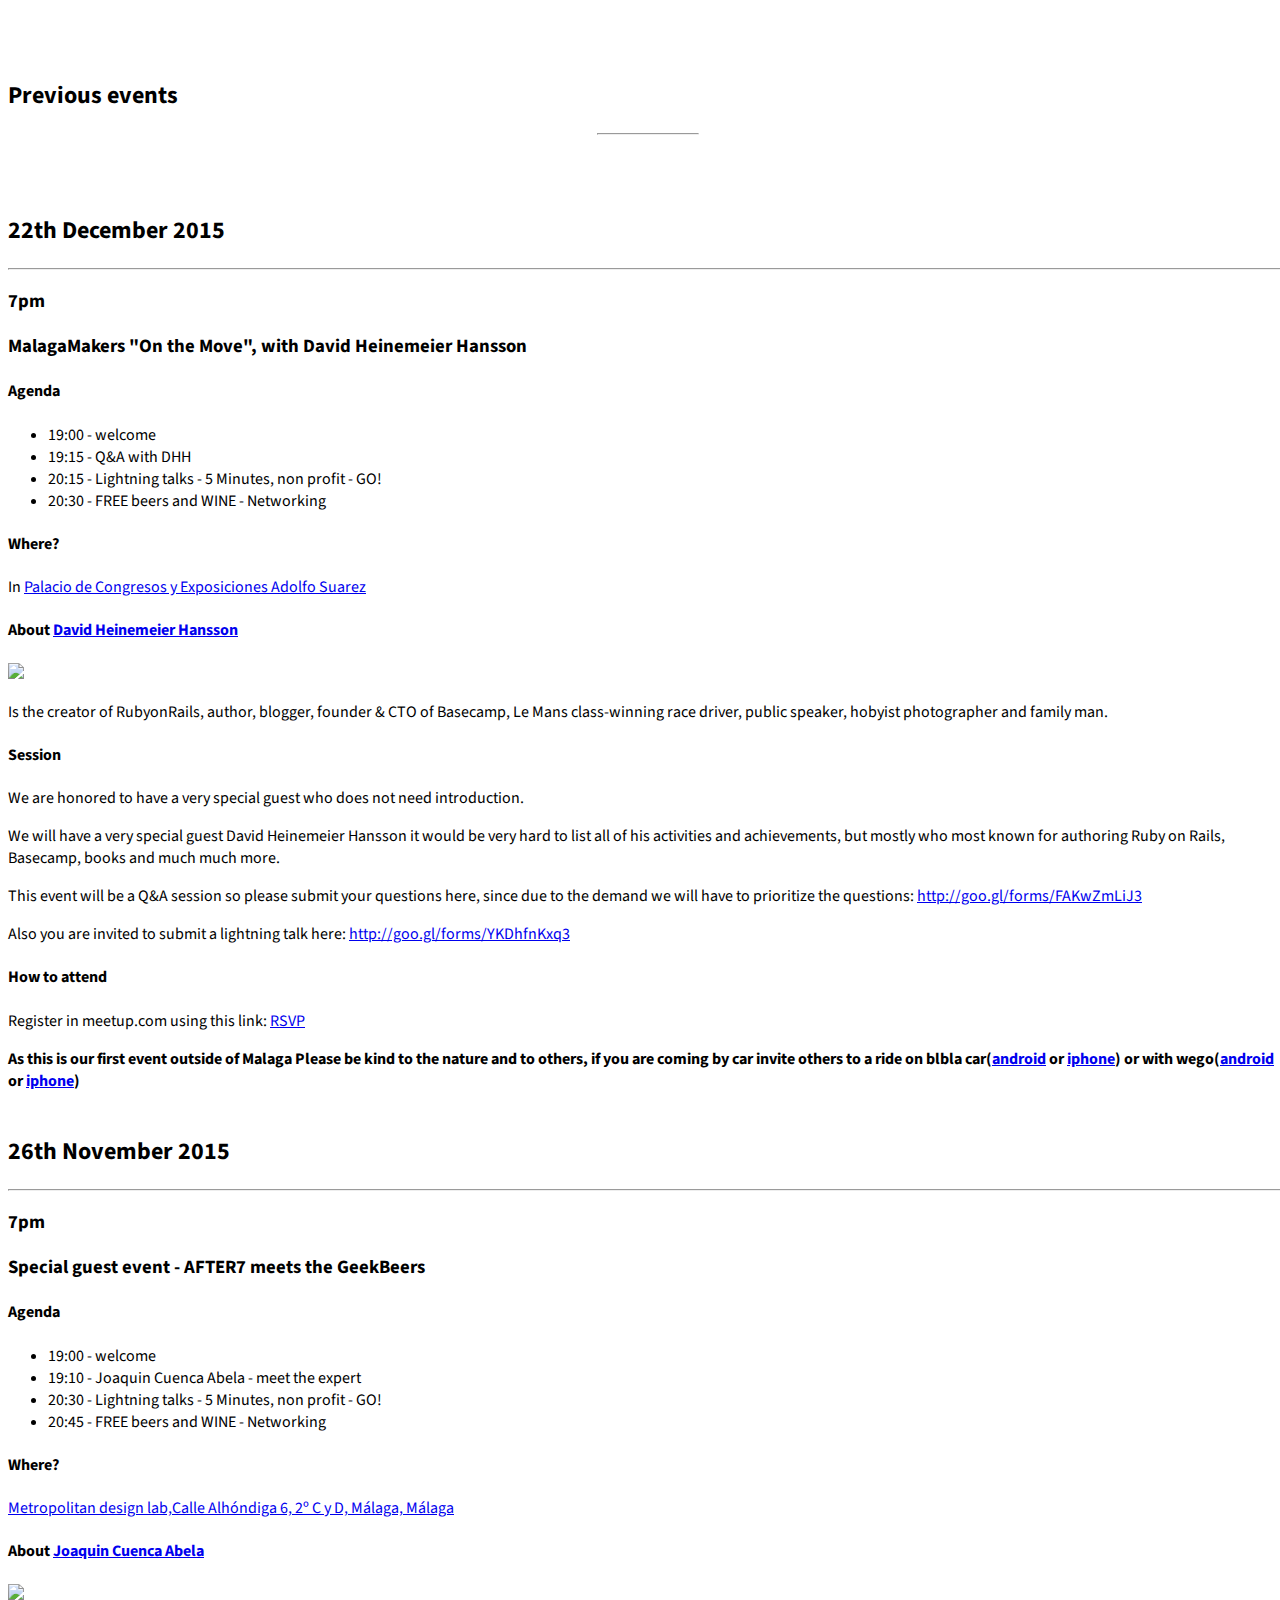
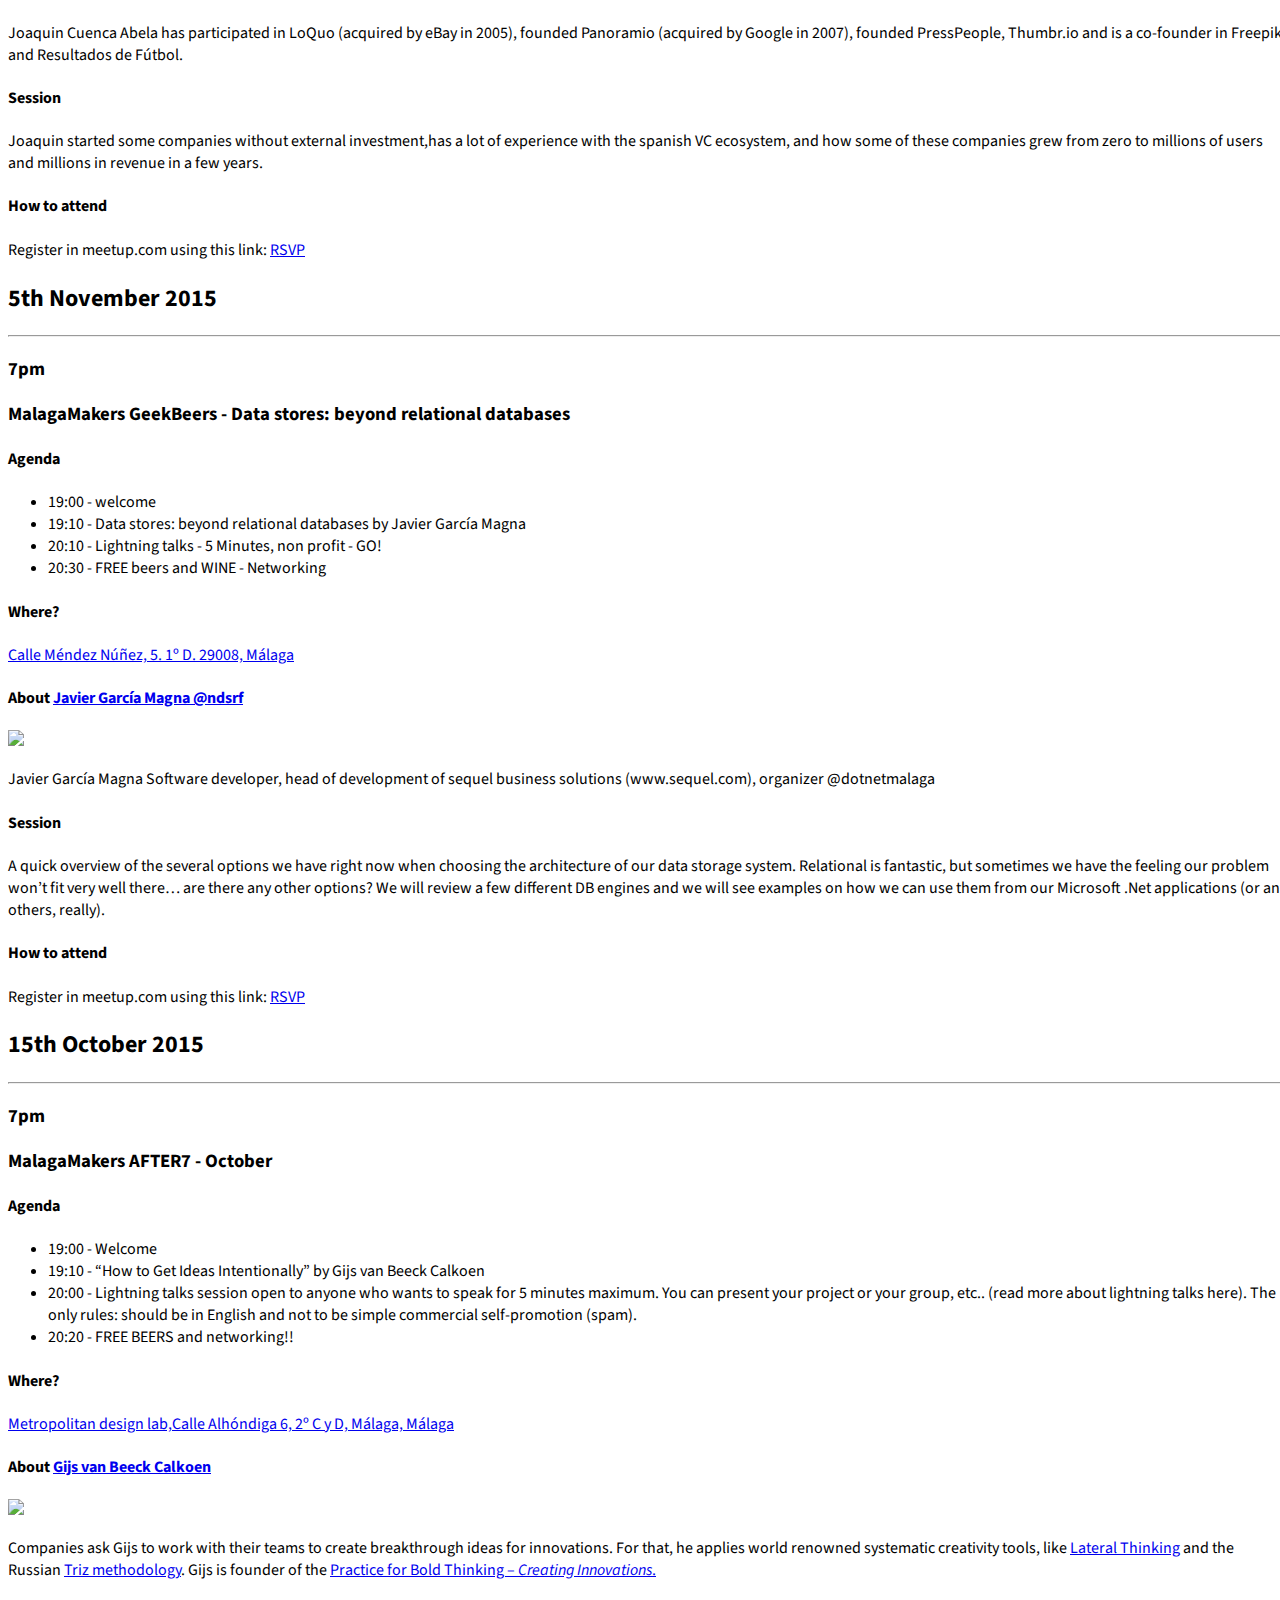
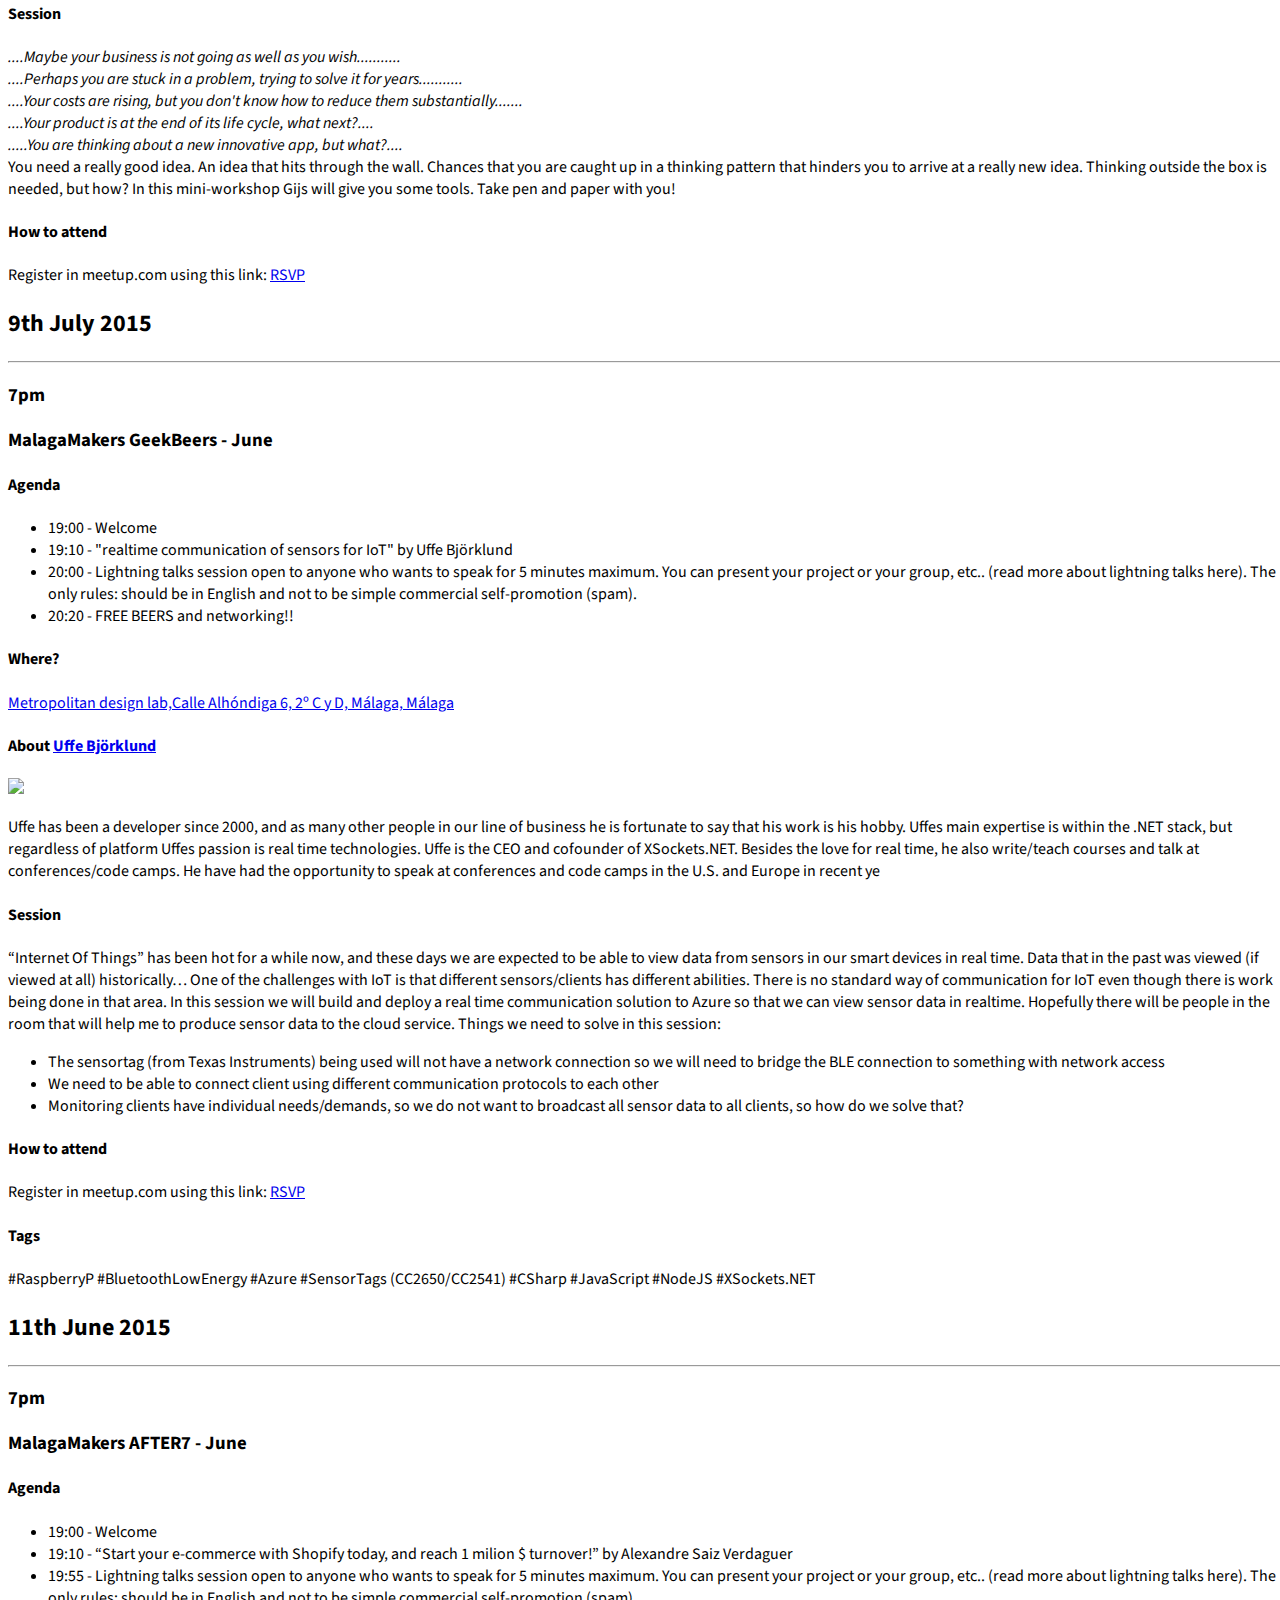
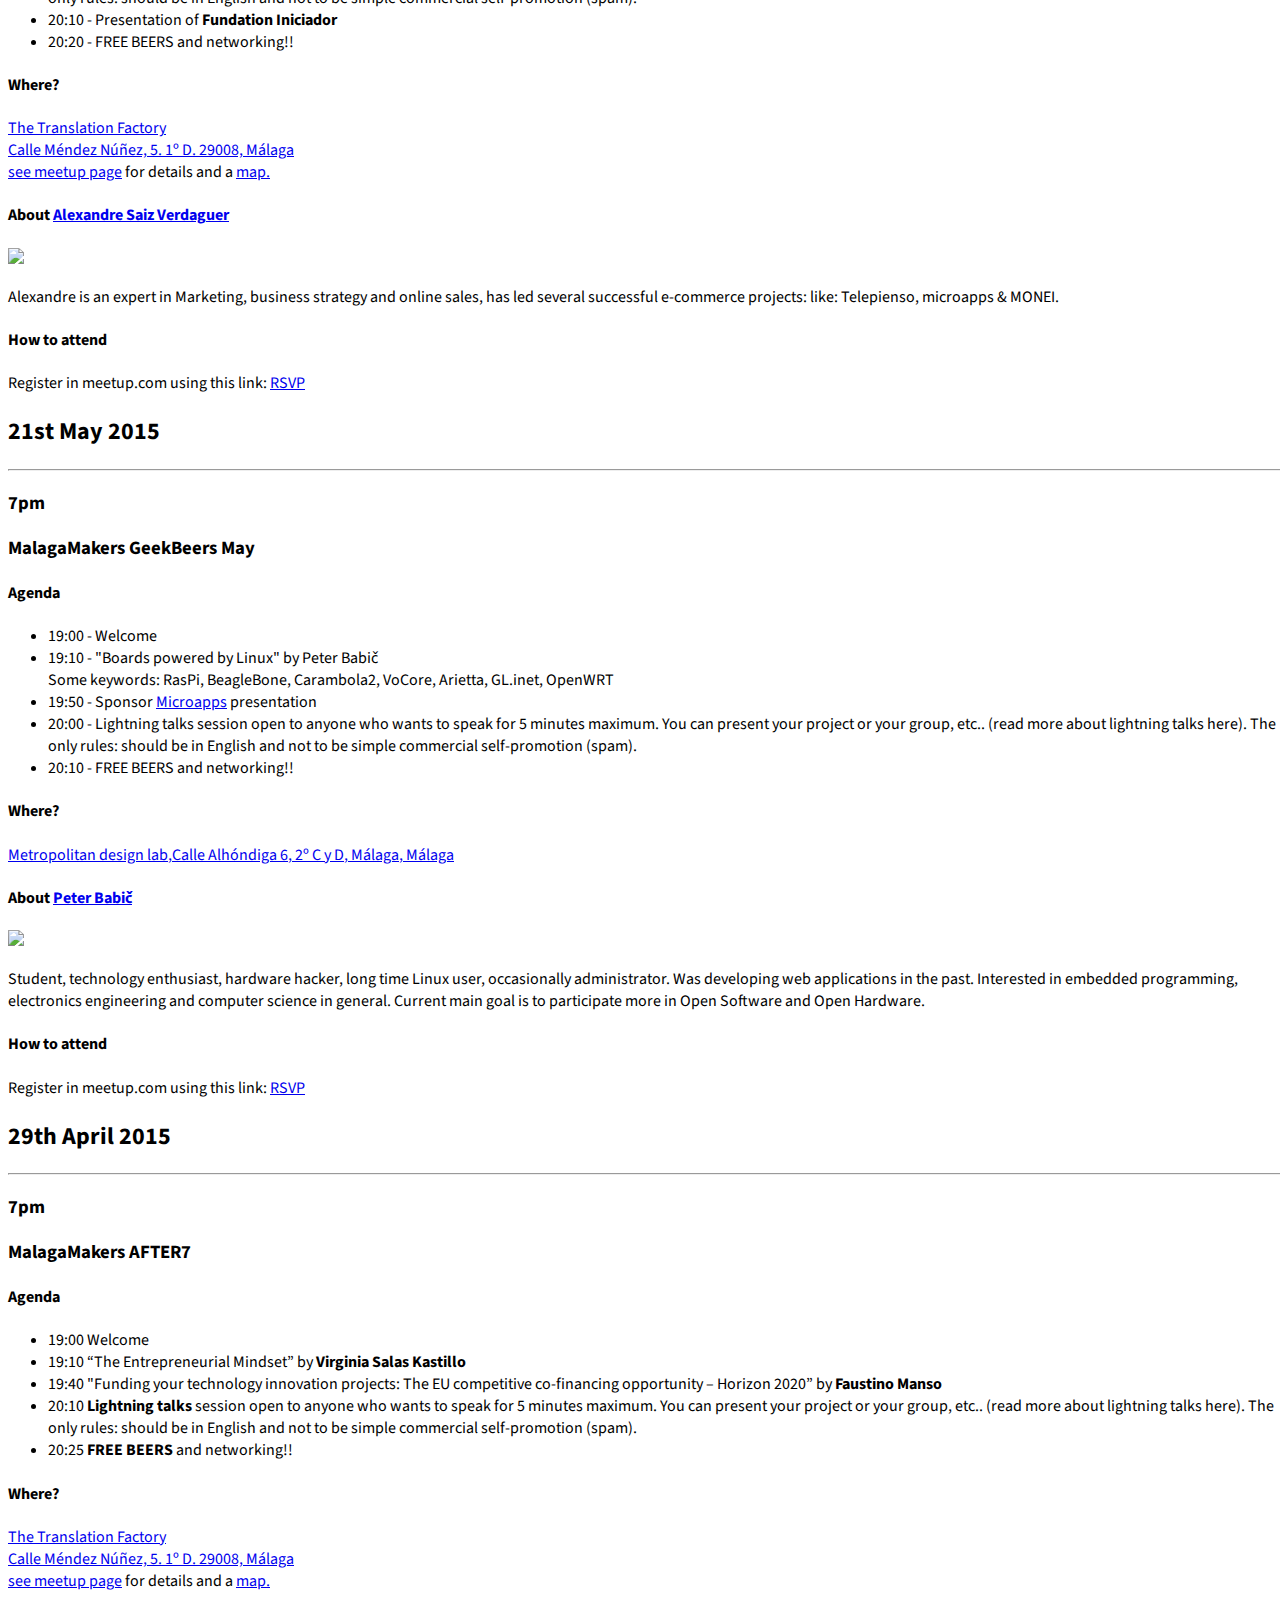
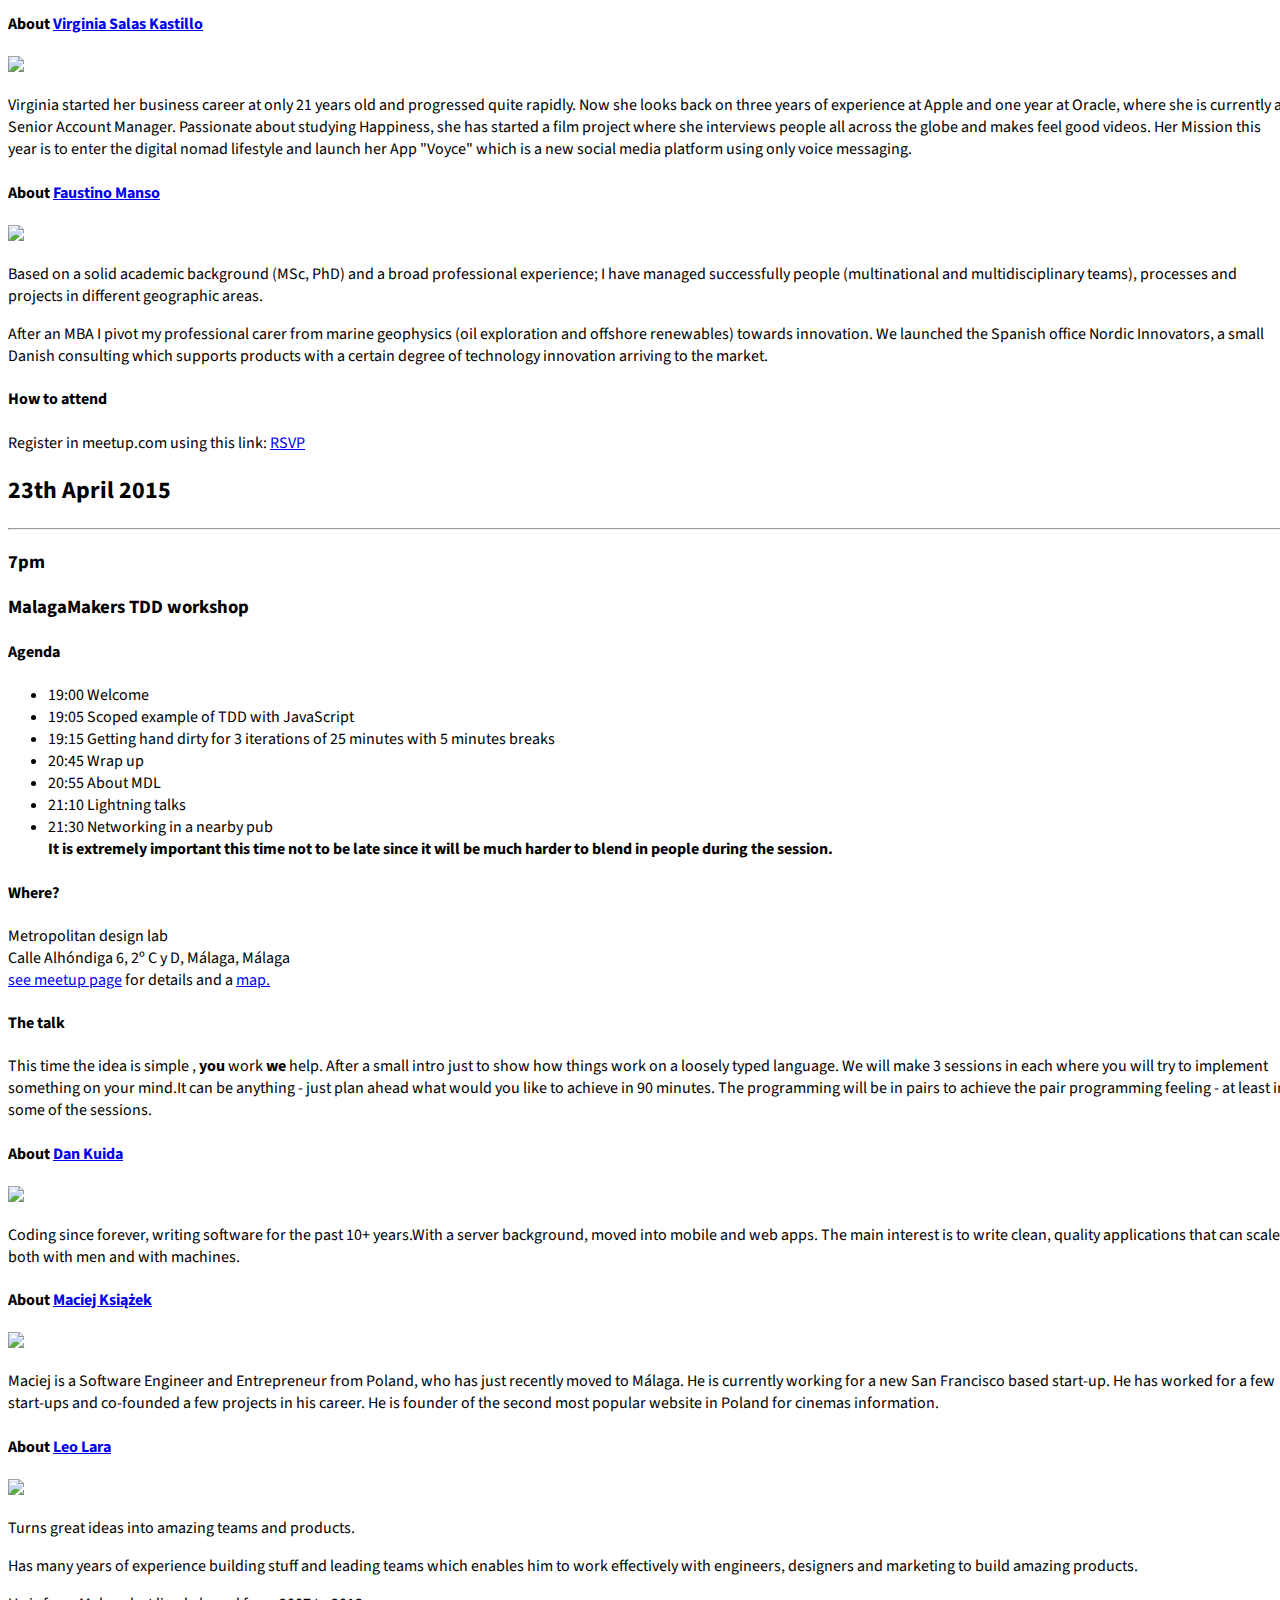
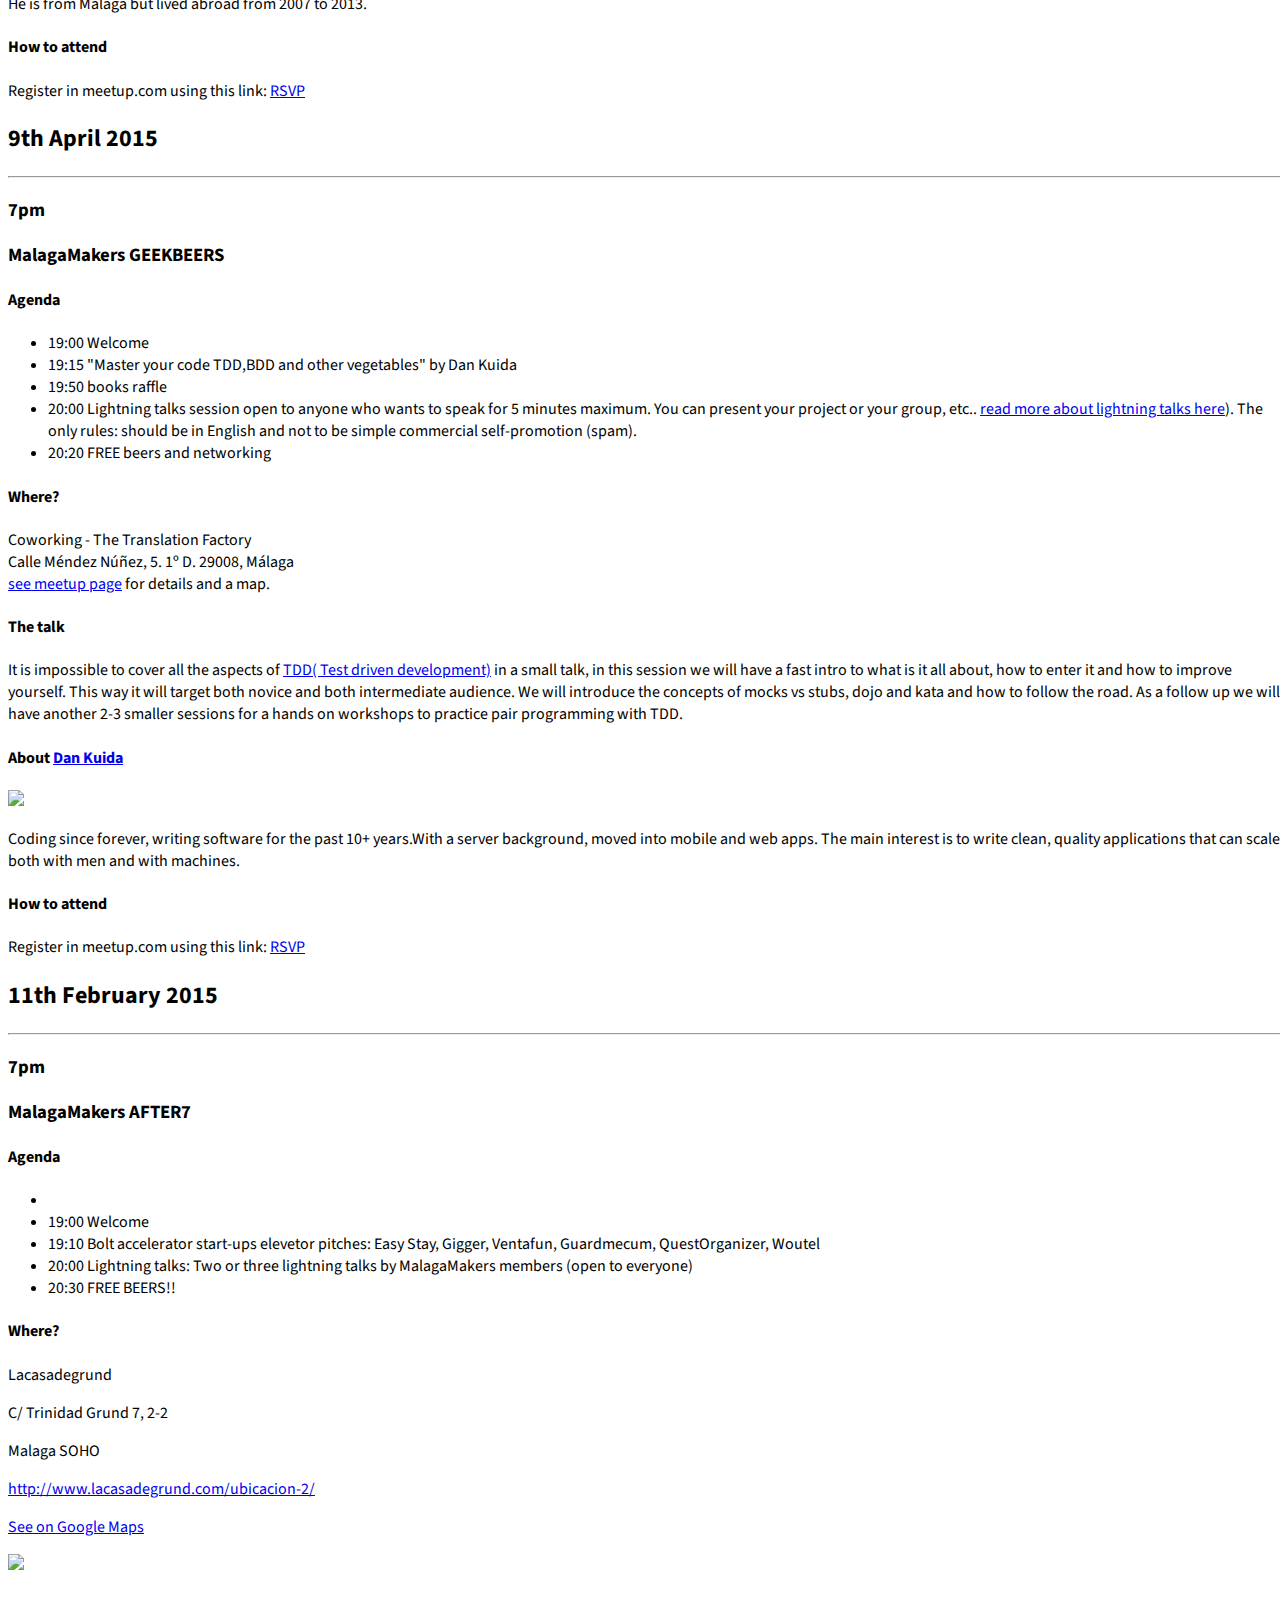
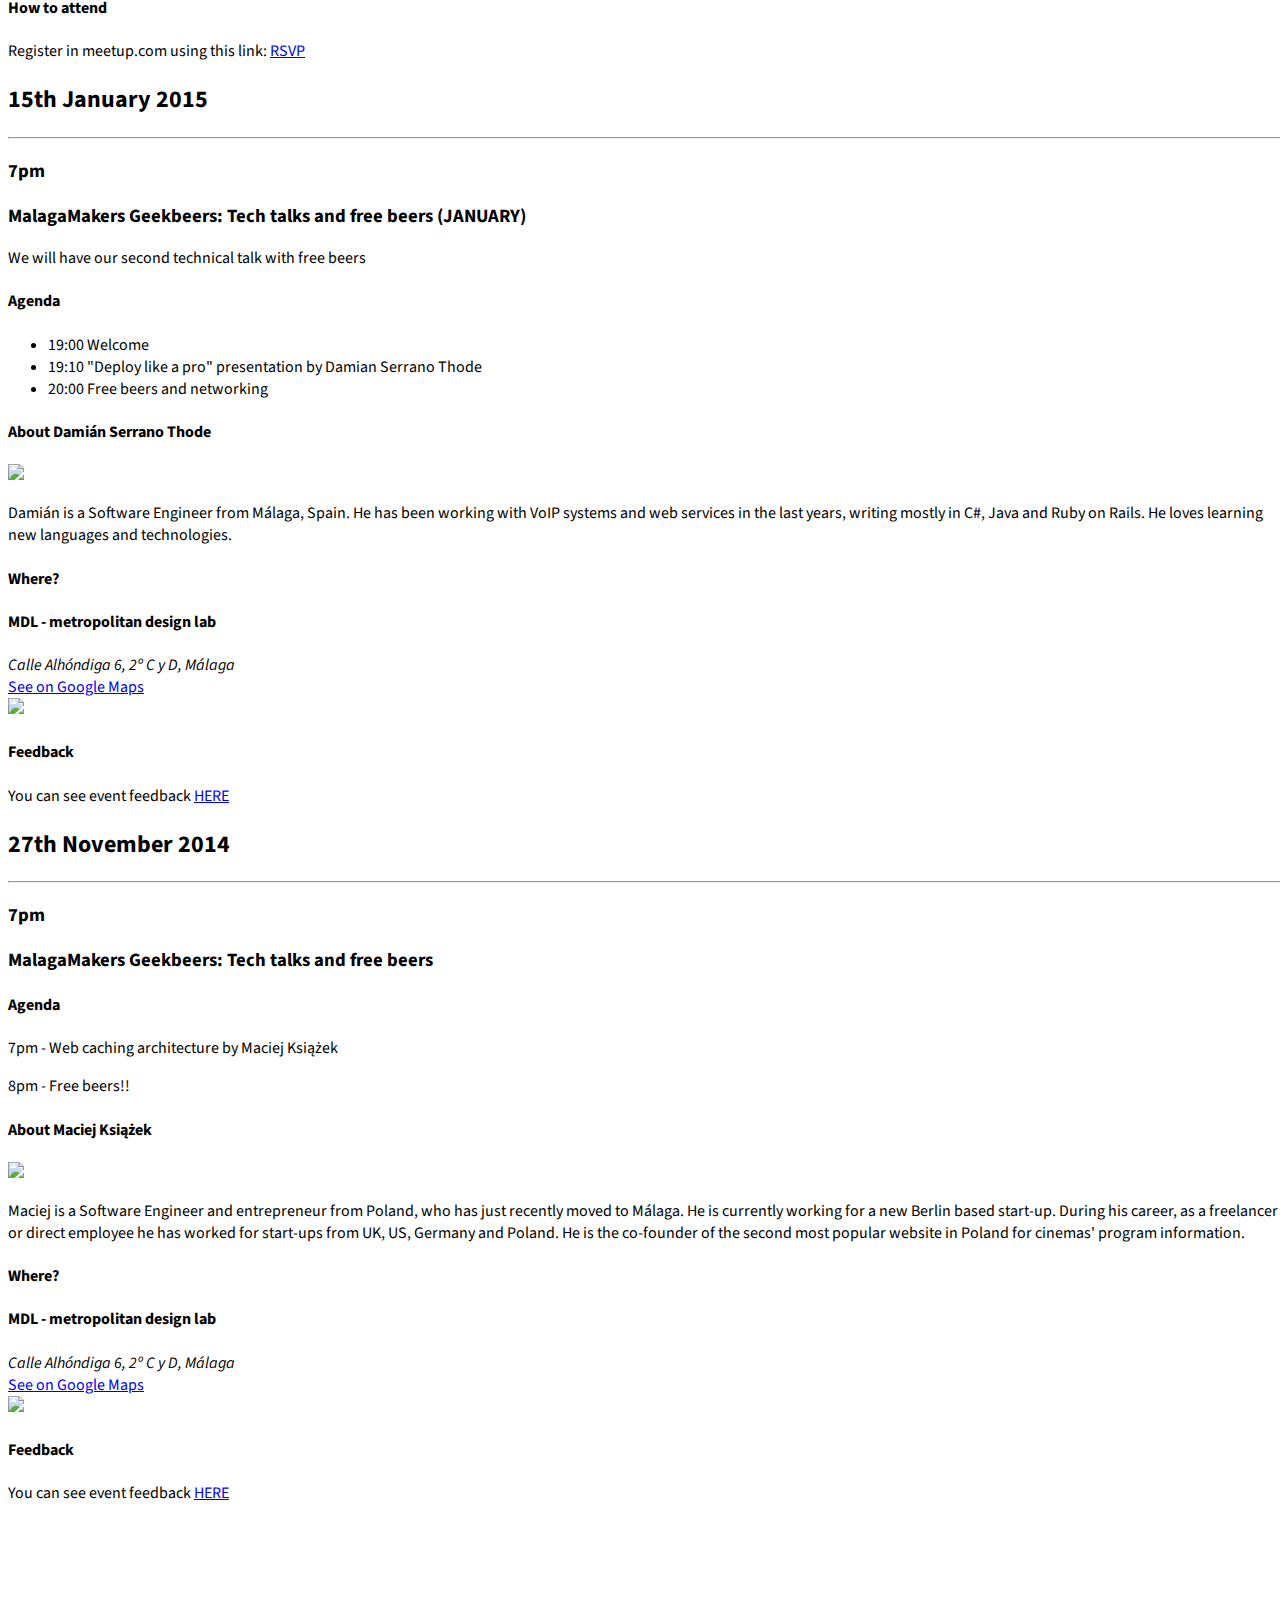
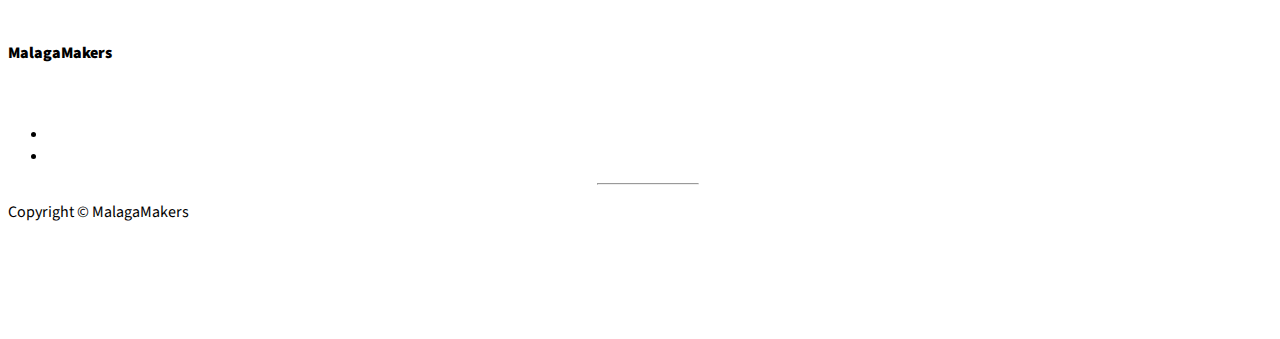
==== previous_events.html @ febd1559 "Fixed problem with link" ====
<!DOCTYPE html>
<html lang="en">

<head>

    <meta charset="utf-8">
    <meta http-equiv="X-UA-Compatible" content="IE=edge">
    <meta name="viewport" content="width=device-width, initial-scale=1">
    <meta name="description" content="">
    <meta name="author" content="">

    <title>MalagaMakers - Startup community - Previous events</title>

    <!-- Bootstrap Core CSS -->
    <link href="css/bootstrap.min.css" rel="stylesheet">

    <!-- Custom CSS -->
    <link href="css/stylish-portfolio.css" rel="stylesheet">
    <link href="css/overwrites.css" rel="stylesheet">

    <!-- Custom Fonts -->
    <link href="font-awesome-4.1.0/css/font-awesome.min.css" rel="stylesheet" type="text/css">
    <link href="http://fonts.googleapis.com/css?family=Source+Sans+Pro:300,400,700,300italic,400italic,700italic" rel="stylesheet" type="text/css">

    <!-- HTML5 Shim and Respond.js IE8 support of HTML5 elements and media queries -->
    <!-- WARNING: Respond.js doesn't work if you view the page via file:// -->
    <!--[if lt IE 9]>
    <script src="https://oss.maxcdn.com/libs/html5shiv/3.7.0/html5shiv.js"></script>
    <script src="https://oss.maxcdn.com/libs/respond.js/1.4.2/respond.min.js"></script>

    <![endif]-->

</head>

<body>

<!-- Navigation -->
<a id="menu-toggle" href="#" class="btn btn-dark btn-lg toggle"><i class="fa fa-bars"></i></a>
<nav id="sidebar-wrapper">
    <ul class="sidebar-nav">
        <a id="menu-close" href="#" class="btn btn-light btn-lg pull-right toggle"><i class="fa fa-times"></i></a>
        <li class="sidebar-brand">
            <a href="#top">MalagaMakers</a>
        </li>
        <li>
            <a href="index.html#top">Home</a>
        </li>
        <li>
            <a href="index.html#whatis">About</a>
        </li>
        <li>
            <a href="index.html#events">Events</a>
        </li>
        <li>
            <a href="index.html#team">Team</a>
        </li>
        <li>
            <a href="index.html#sponsors">Sponsors</a>
        </li>
        <li>
            <a href="index.html#join">Join</a>
        </li>
        <li>
            <a href="previous_events.html">Previous events</a>
        </li>
    </ul>
</nav>

<section id="header" class="services">
    <div class="container">
        <div class="row text-center">
            <div class="col-lg-10 col-lg-offset-1">
                <h2>Previous events</h2>
                <hr class="small">
            </div>
            <!-- /.col-lg-10 -->
        </div>
		</div>
	</section>
	<section id="20151222">
		<div class="container">
        <div class="row">

            <div class="col-md-12">
                <h2>22th December 2015</h2>
                <hr/>
            </div>
            <div class="col-md-1">
                <h3>7pm</h3>
            </div>
            <div class="col-md-10">
                <h3>MalagaMakers "On the Move", with David Heinemeier Hansson</h3>
                <h4>Agenda</h4>
                <div class="row">
                    <div class="col-md-7">
                        <ul>
                            <li>19:00  - welcome</li>

                            <li>19:15  - Q&amp;A with DHH</li>

                            <li>20:15 - Lightning talks - 5 Minutes, non profit - GO!</li>

                            <li>20:30 - FREE beers and WINE - Networking</li>
                        </ul>
                    </div>
                </div>
                <h4>Where?</h4>
                <div class="row">
                    <div class="col-md-7">
                        <p>In <a href="https://maps.google.com/maps?f=q&hl=en&q=Palacio+de+Congresos+y+Exposiciones+Adolfo+Suarez%2C+Marbella%2C+es">Palacio de Congresos y Exposiciones Adolfo Suarez</a>
                        </p>
                    </div>
                </div>

                <h4>About <a href="http://david.heinemeierhansson.com/">David Heinemeier Hansson</a></h4>

                <div class="row">
                    <div class="col-md-2">
                        <div class="testimonials-item">
                            <a href="http://david.heinemeierhansson.com/"><img class="img-testimonials img-responsive" src="img/speakers/dhh.jpg"></a>
                        </div>
                    </div>
                    <div class="col-md-7">
                        <p>Is the creator of RubyonRails, author, blogger, founder &amp; CTO of Basecamp, Le Mans class-winning race driver, public speaker, hobyist photographer and family man.</p>
                    </div>
                </div>

                <h4>Session</h4>
                <p>
We are honored to have a very special guest who does not need introduction.
                </p>
                                <p>
We will have a very special guest David Heinemeier Hansson it would be very hard to list all of his activities and achievements, but mostly who most known for authoring Ruby on Rails, Basecamp, books and much much more.
                                </p>
                                <p>
                                This event will be a Q&A session so please submit your questions here, since due to the demand we will have to prioritize the questions: <a href="http://goo.gl/forms/FAKwZmLiJ3">http://goo.gl/forms/FAKwZmLiJ3</a>
                                </p>
                                <p>
                                Also you are invited to submit a lightning talk here: <a href="http://goo.gl/forms/YKDhfnKxq3">http://goo.gl/forms/YKDhfnKxq3</a>
                                </p>
                <h4>How to attend</h4>
                <p>Register in meetup.com using this link: <a href="http://www.meetup.com/MalagaMakers/events/227289320/">RSVP</a></p>



                <strong>As this is our first event outside of Malaga

                Please be kind to the nature and to others, if you are coming by car invite others to a ride on 
                blbla car(<a href="https://play.google.com/store/apps/details?id=com.comuto&hl=en">android</a>
                or <a href="https://www.google.es/url?sa=t&rct=j&q=&esrc=s&source=web&cd=1&cad=rja&uact=8&ved=0ahUKEwjH6ceQk-HJAhVCvxoKHe3CB_wQFggiMAA&url=https%3A%2F%2Fitunes.apple.com%2Fes%2Fapp%2Fblablacar-trusted-ridesharing%2Fid341329033%3Fl%3Den%26mt%3D8&usg=AFQjCNFWSET14xGMvuvD0YlJLlxO4yNEkg&sig2=VGkXCjOa4MABVbQFeQurpQ">iphone</a>)
                or with wego(<a href="https://play.google.com/store/apps/details?id=com.nestech.sagacity&hl=en">android </a>or <a href="https://www.google.es/url?sa=t&rct=j&q=&esrc=s&source=web&cd=2&ved=0ahUKEwjM68qv--DJAhVCzxQKHVH1CWIQFgglMAE&url=https%3A%2F%2Fitunes.apple.com%2Fnl%2Fapp%2Fwego-social-transport%2Fid866080160%3Fmt%3D8&usg=AFQjCNHM3ZP5YDrBSMK1DmfgpF6b_eBdyg&sig2=MY5NjKJXBFqxJ5flohWVbQ&bvm=bv.110151844,d.d24&cad=rja">iphone</a>)
                </strong>
                <br>
                <br>
            </div>


        </div> <!-- /.row -->
		</div>
	</section>

	<section id="20151126">
		<div class="container">
        <div class="row">

            <div class="col-md-12">
                <h2>26th November 2015</h2>
                <hr/>
            </div>
            <div class="col-md-1">
                <h3>7pm</h3>
            </div>
            <div class="col-md-10">
                <h3>Special guest event - AFTER7 meets the GeekBeers</h3>
                <h4>Agenda</h4>
                <div class="row">
                    <div class="col-md-7">
                        <ul>
                            <li>19:00  - welcome</li>

                            <li>19:10 - Joaquin Cuenca Abela  - meet the expert</li>

                            <li>20:30 - Lightning talks - 5 Minutes, non profit - GO!</li>

                            <li>20:45 - FREE beers and WINE - Networking</li>
                        </ul>
                    </div>
                </div>
                <h4>Where?</h4>
                <div class="row">
                    <div class="col-md-7">
                        <p>
                            <a href="http://maps.google.com/maps?f=q&hl=en&q=Calle+Alh%C3%B3ndiga+6%2C+2%C2%BA+C+y+D%2C+M%C3%A1laga%2C+M%C3%A1laga%2C+es">Metropolitan design lab,Calle Alhóndiga 6, 2º C y D, Málaga, Málaga</a>
                        </p>
                    </div>
                </div>

                <h4>About <a href="https://www.linkedin.com/in/joaquin-cuenca-abela-905717a">Joaquin Cuenca Abela</a></h4>

                <div class="row">
                    <div class="col-md-2">
                        <div class="testimonials-item">
                            <a href="https://www.linkedin.com/in/joaquin-cuenca-abela-905717a"><img class="img-testimonials img-responsive" src="img/speakers/cuenca.jpg"></a>
                        </div>
                    </div>
                    <div class="col-md-7">
                        <p>Joaquin Cuenca Abela has participated in LoQuo (acquired by eBay in 2005), founded Panoramio (acquired by Google in 2007), founded PressPeople, Thumbr.io and is a co-founder in Freepik and Resultados de Fútbol.</p>
                    </div>
                </div>

                <h4>Session</h4>
                <p>
                    Joaquin  started some companies without external investment,has a lot of  experience with the spanish VC ecosystem, and how some of these companies grew from zero to millions of users and millions in revenue in a few years.
                </p>

                <h4>How to attend</h4>
                <p>Register in meetup.com using this link: <a href="http://www.meetup.com/MalagaMakers/events/226658658/">RSVP</a></p>

            </div>


        </div> <!-- /.row -->
		</div>
	</section>

	<section id="20151105">
		<div class="container">
        <div class="row">

            <div class="col-md-12">
                <h2>5th November 2015</h2>
                <hr/>
            </div>
            <div class="col-md-1">
                <h3>7pm</h3>
            </div>
            <div class="col-md-10">
                <h3>MalagaMakers GeekBeers - Data stores: beyond relational databases</h3>
                <h4>Agenda</h4>
                <div class="row">
                    <div class="col-md-7">
                        <ul>
                            <li>19:00  - welcome</li>

                            <li>19:10 - Data stores: beyond relational databases by Javier García Magna</li>

                            <li>20:10 - Lightning talks - 5 Minutes, non profit - GO!</li>

                            <li>20:30 - FREE beers and WINE - Networking</li>
                        </ul>
                    </div>
                </div>
                <h4>Where?</h4>
                <div class="row">
                    <div class="col-md-7">
                        <p>
                            <a href="http://maps.google.com/maps?f=q&hl=en&q=Calle+M%C3%A9ndez+N%C3%BA%C3%B1ez%2C+5.+1%C2%BA+D.+29008%2C+M%C3%A1laga%2C+es">Calle Méndez Núñez, 5. 1º D. 29008, Málaga</a>
                        </p>
                    </div>
                </div>

                <h4>About <a href="http://lanyrd.com/profile/javier-garcia-magna/">Javier García Magna @ndsrf</a></h4>

                <div class="row">
                    <div class="col-md-2">
                        <div class="testimonials-item">
                            <a href="http://lanyrd.com/profile/javier-garcia-magna/"><img class="img-testimonials img-responsive" src="http://photos1.meetupstatic.com/photos/member/8/3/0/f/highres_246933551.jpeg"></a>
                        </div>
                    </div>
                    <div class="col-md-7">
                        <p>Javier García Magna Software developer, head of development of sequel business solutions (www.sequel.com), organizer @dotnetmalaga</p>
                    </div>
                </div>

                <h4>Session</h4>
                <p>
                    A quick overview of the several options we have right now when choosing the architecture of our data storage system. Relational is fantastic, but sometimes we have the feeling our problem won’t fit very well there… are there any other options? We will review a few different DB engines and we will see examples on how we can use them from our Microsoft .Net applications (or any others, really).
                </p>

                <h4>How to attend</h4>
                <p>Register in meetup.com using this link: <a href="http://www.meetup.com/MalagaMakers/events/225695665/">RSVP</a></p>

            </div>


        </div>
		</div>
	</section>

	<section id="20151015">
		<div class="container">
        <div class="row">

            <div class="col-md-12">
                <h2>15th October 2015</h2>
                <hr/>
            </div>
            <div class="col-md-1">
                <h3>7pm</h3>
            </div>
            <div class="col-md-10">
                <h3>MalagaMakers AFTER7 - October</h3>
                <h4>Agenda</h4>
                <div class="row">
                    <div class="col-md-7">
                        <ul>
                            <li>19:00 - Welcome</li>

                            <li>19:10 -   “How to Get Ideas Intentionally” by Gijs van Beeck Calkoen


                            <li>20:00 -  Lightning talks session open to anyone who wants to speak for 5 minutes maximum. You can present your project or your group, etc.. (read more about lightning talks here). The only rules: should be in English and not to be simple commercial self-promotion (spam).</li>

                            <li>20:20 - FREE BEERS and networking!!</li>
                        </ul>
                    </div>
                </div>
                <h4>Where?</h4>
                <div class="row">
                    <div class="col-md-7">
                        <p>
                            <a href="http://maps.google.com/maps?f=q&hl=en&q=Calle+Alh%C3%B3ndiga+6%2C+2%C2%BA+C+y+D%2C+M%C3%A1laga%2C+M%C3%A1laga%2C+es">Metropolitan design lab,Calle Alhóndiga 6, 2º C y D, Málaga, Málaga</a>
                        </p>
                    </div>
                </div>

                <h4>About <a href="http://www.stoutmoedigdenken.org/en/Home/">Gijs van Beeck Calkoen</a></h4>

                <div class="row">
                    <div class="col-md-2">
                        <div class="testimonials-item">
                            <a href="http://www.stoutmoedigdenken.org/en/Home/"><img class="img-testimonials img-responsive" src="http://photos2.meetupstatic.com/photos/member/3/7/c/8/highres_244274280.jpeg"></a>
                        </div>
                    </div>
                    <div class="col-md-7">
                        <p>Companies ask Gijs to work with their teams to create breakthrough ideas for innovations.
                            For that, he applies world renowned systematic creativity tools, like
                            <a href="https://en.wikipedia.org/wiki/Lateral_thinking">Lateral
                                Thinking</a> and the Russian <a href="https://en.wikipedia.org/wiki/TRIZ">Triz methodology</a>.
                            Gijs is founder of the <a href="http://www.stoutmoedigdenken.org/en/Home/">Practice for
                                Bold Thinking – <i>Creating Innovations</i>.</a></p>
                    </div>
                </div>

                <h4>Session</h4>
                <li><i>....Maybe your business is not going as well as you wish...........</i></li>

                <li><i>....Perhaps you are stuck in a problem, trying to solve it for years...........</i></li>

                <li><i>....Your costs are rising, but you don't know how to reduce them substantially.......</i></li>

                <li><i>....Your product is at the end of its life cycle, what next?....</i></li>

                <li><i>.....You are thinking about a new innovative app, but what?....</i></li>

                You need a really good idea. An idea that hits through the wall.

                Chances that you are caught up in a thinking pattern that hinders you to arrive at a really new idea. Thinking outside the box is needed, but how?

                In this mini-workshop Gijs will give you some tools. Take pen and paper with you!</li>


                <h4>How to attend</h4>
                <p>Register in meetup.com using this link: <a href="http://www.meetup.com/MalagaMakers/events/225695336/">RSVP</a></p>


            </div>


        </div> <!-- /.row -->

		</div>
	</section>

	<section id="20150709">
		<div class="container">
        <div class="row">

            <div class="col-md-12">
                <h2>9th July 2015</h2>
                <hr/>
            </div>
            <div class="col-md-1">
                <h3>7pm</h3>
            </div>
            <div class="col-md-10">
                <h3>MalagaMakers GeekBeers - June</h3>
                <h4>Agenda</h4>
                <div class="row">
                    <div class="col-md-7">
                        <ul>
                            <li>19:00 - Welcome</li>

                            <li>19:10 -   "real­time communication of sensors for IoT" by Uffe Björklund</li>

                            <li>20:00 -  Lightning talks session open to anyone who wants to speak for 5 minutes maximum. You can present your project or your group, etc.. (read more about lightning talks here). The only rules: should be in English and not to be simple commercial self-promotion (spam).</li>

                            <li>20:20 - FREE BEERS and networking!!</li>
                        </ul>
                    </div>
                </div>
                <h4>Where?</h4>
                <div class="row">
                    <div class="col-md-7">
                        <p>
                            <a href="http://maps.google.com/maps?f=q&hl=en&q=Calle+Alh%C3%B3ndiga+6%2C+2%C2%BA+C+y+D%2C+M%C3%A1laga%2C+M%C3%A1laga%2C+es">Metropolitan design lab,Calle Alhóndiga 6, 2º C y D, Málaga, Málaga</a>
                        </p>
                    </div>
                </div>

                <h4>About <a href="https://www.linkedin.com/in/uffebjorklund">Uffe Björklund</a></h4>

                <div class="row">
                    <div class="col-md-2">
                        <div class="testimonials-item">
                            <a href="https://www.linkedin.com/in/uffebjorklund"><img class="img-testimonials img-responsive" src="img/speakers/uffe.jpg"></a>
                        </div>
                    </div>
                    <div class="col-md-7">
                        <p>Uffe has been a developer since 2000, and as many other people in our line of business he is fortunate to say that his work is his hobby. Uffes main expertise is within the .NET stack, but regardless of platform Uffes passion is real time technologies. Uffe is the CEO and co­founder of XSockets.NET. Besides the love for real time, he also write/teach courses and talk at conferences/code camps. He have had the opportunity to speak at conferences and code camps in the U.S. and Europe in recent ye</p>
                    </div>
                </div>

                <h4>Session</h4>
                <p>
                    “Internet Of Things” has been hot for a while now, and these days we are expected to be able to view data from sensors in our smart devices in real time. Data that in the past was viewed (if viewed at all) historically…

                    One of the challenges with IoT is that different sensors/clients has different abilities. There is no standard way of communication for IoT even though there is work being done in that area.

                    In this session we will build and deploy a real time communication solution to Azure so that we can view sensor data in real­time. Hopefully there will be people in the room that will help me to produce sensor data to the cloud service.

                    Things we need to solve in this session:
                <ul>
                    <li>The sensor­tag (from Texas Instruments) being used will not have a network connection so we will need to bridge the BLE connection to something with network access</li>

                    <li>We need to be able to connect client using different communication protocols to each other</li>

                    <li>Monitoring clients have individual needs/demands, so we do not want to broadcast all sensor data to all clients, so how do we solve that?</li>
                </ul>
                </p>

                <h4>How to attend</h4>
                <p>Register in meetup.com using this link: <a href="http://www.meetup.com/MalagaMakers/events/223612238/">RSVP</a></p>

                <h4>Tags</h4>
                <p>#RaspberryP #BluetoothLowEnergy #Azure #SensorTags (CC2650/CC2541) #CSharp #JavaScript #NodeJS #XSockets.NET</p>

            </div>


        </div> <!-- /.row -->

		</div>
	</section>

	<section id="20150611">
		<div class="container">
        <div class="row">

            <div class="col-md-12">
                <h2>11th June 2015</h2>
                <hr/>
            </div>
            <div class="col-md-1">
                <h3>7pm</h3>
            </div>
            <div class="col-md-10">
                <h3>MalagaMakers AFTER7 - June</h3>
                <h4>Agenda</h4>
                <div class="row">
                    <div class="col-md-7">
                        <ul>
                            <li>19:00 - Welcome</li>

                            <li>19:10 -  “Start your e-commerce with Shopify today, and reach 1 milion $ turnover!” by Alexandre Saiz Verdaguer</li>

                            <li>19:55 - Lightning talks session open to anyone who wants to speak for 5 minutes maximum. You can present your project or your group, etc.. (read more about lightning talks here). The only rules: should be in English and not to be simple commercial self-promotion (spam).</li>

                            <li>20:10 - Presentation of <b>Fundation Iniciador</b></li>

                            <li>20:20 - FREE BEERS and networking!!</li>
                        </ul>
                    </div>
                </div>
                <h4>Where?</h4>
                <div class="row">
                    <div class="col-md-7">
                        <p>
                            <a href="http://thetranslationfactory.es/">The Translation Factory</a><br />
                            <a href="https://www.google.com/maps/place/Calle+M%C3%A9ndez+N%C3%BA%C3%B1ez,+5,+29008+M%C3%A1laga,+Spain/@36.7228815,-4.4206466,17z/data=!3m1!4b1!4m2!3m1!1s0xd72f7bfcaf166a5:0xd9e3dc60dd24f815?hl=en">Calle Méndez Núñez, 5. 1º D. 29008, Málaga </a> <br />
                            <a href="http://www.meetup.com/MalagaMakers/events/221401949/">see meetup page</a> for details and a <a href="https://www.google.com/maps/place/Calle+M%C3%A9ndez+N%C3%BA%C3%B1ez,+5,+29008+M%C3%A1laga,+Spain/@36.7228815,-4.4206466,17z/data=!3m1!4b1!4m2!3m1!1s0xd72f7bfcaf166a5:0xd9e3dc60dd24f815?hl=en">map. </a>
                        </p>
                    </div>
                </div>

                <h4>About <a href="https://www.linkedin.com/in/alexandresaiz/en">Alexandre Saiz Verdaguer</a></h4>

                <div class="row">
                    <div class="col-md-2">
                        <div class="testimonials-item">
                            <a href="https://www.linkedin.com/in/alexandresaiz/en"><img class="img-testimonials img-responsive" src="img/alexsaiz.jpg"></a>
                        </div>
                    </div>
                    <div class="col-md-7">
                        <p>Alexandre is an expert in Marketing, business strategy and online sales, has led several successful e-commerce projects: like: Telepienso, microapps &amp; MONEI.</p>
                    </div>
                </div>

                <h4>How to attend</h4>
                <p>Register in meetup.com using this link: <a href="http://www.meetup.com/MalagaMakers/events/221402096/">RSVP</a></p>
            </div>


        </div>
		</div>
	</section>

	<section id="20150521">
		<div class="container">
        <div class="row">

            <div class="col-md-12">
                <h2>21st May 2015</h2>
                <hr/>
            </div>
            <div class="col-md-1">
                <h3>7pm</h3>
            </div>
            <div class="col-md-10">
                <h3>MalagaMakers GeekBeers May</h3>
                <h4>Agenda</h4>
                <div class="row">
                    <div class="col-md-7">
                        <ul>
                            <li>19:00 - Welcome</li>

                            <li>19:10 - "Boards powered by Linux" by Peter Babič</li>

                            Some keywords: RasPi, BeagleBone, Carambola2, VoCore, Arietta, GL.inet, OpenWRT

                            <li>19:50 - Sponsor <a href="http://www.microapps.com/">Microapps</a> presentation</li>

                            <li>20:00 - Lightning talks session open to anyone who wants to speak for 5 minutes maximum. You can present your project or your group, etc.. (read more about lightning talks here). The only rules: should be in English and not to be simple commercial self-promotion (spam).</li>

                            <li>20:10 - FREE BEERS and networking!!</li>
                        </ul>
                    </div>
                </div>
                <h4>Where?</h4>
                <div class="row">
                    <div class="col-md-7">
                        <p>
                            <a href="http://maps.google.com/maps?f=q&hl=en&q=Calle+Alh%C3%B3ndiga+6%2C+2%C2%BA+C+y+D%2C+M%C3%A1laga%2C+M%C3%A1laga%2C+es">Metropolitan design lab,Calle Alhóndiga 6, 2º C y D, Málaga, Málaga</a>
                        </p>
                    </div>
                </div>
                <h4>About <a href="https://twitter.com/peter_babic">Peter Babič</a></h4>

                <div class="row">
                    <div class="col-md-2">
                        <div class="testimonials-item">
                            <a href="https://twitter.com/peter_babic"><img class="img-testimonials img-responsive" src="img/speakers/peter_babic.jpg"></a>
                        </div>
                    </div>
                    <div class="col-md-7">
                        <p>Student, technology enthusiast, hardware hacker, long time Linux user, occasionally administrator. Was developing web applications in the past.

                            Interested in embedded programming, electronics engineering and computer science in general. Current main goal is to participate more in Open Software and Open Hardware.</p>
                    </div>
                </div>

                <h4>How to attend</h4>
                <p>Register in meetup.com using this link: <a href="http://www.meetup.com/MalagaMakers/events/221401983/">RSVP</a></p>
            </div>

        </div>
		</div>
	</section>

	<section id="20150429">
		<div class="container">
        <div class="row">

            <div class="col-md-12">
                <h2>29th April 2015</h2>
                <hr/>
            </div>
            <div class="col-md-1">
                <h3>7pm</h3>
            </div>
            <div class="col-md-10">
                <h3>MalagaMakers AFTER7</h3>
                <h4>Agenda</h4>
                <div class="row">
                    <div class="col-md-7">
                        <ul>
                            <li>19:00 Welcome</li>
                            <li>19:10 “The Entrepreneurial Mindset” by <strong>Virginia Salas Kastillo</strong></li>
                            <li>19:40 "Funding your technology innovation projects: The EU competitive co-financing opportunity – Horizon 2020” by <strong>Faustino Manso</strong></li>
                            <li>20:10  <strong>Lightning talks</strong> session open to anyone who wants to speak for 5 minutes maximum. You can present your project or your group, etc.. (read more about lightning talks here). The only rules: should be in English and not to be simple commercial self-promotion (spam).</li>
                            <li>20:25  <strong>FREE BEERS</strong> and networking!!</li>
                        </ul>
                    </div>
                </div>
                <h4>Where?</h4>
                <div class="row">
                    <div class="col-md-7">
                        <p>
                            <a href="http://thetranslationfactory.es/">The Translation Factory</a><br />
                            <a href="https://www.google.com/maps/place/Calle+M%C3%A9ndez+N%C3%BA%C3%B1ez,+5,+29008+M%C3%A1laga,+Spain/@36.7228815,-4.4206466,17z/data=!3m1!4b1!4m2!3m1!1s0xd72f7bfcaf166a5:0xd9e3dc60dd24f815?hl=en">Calle Méndez Núñez, 5. 1º D. 29008, Málaga </a> <br />
                            <a href="http://www.meetup.com/MalagaMakers/events/221401949/">see meetup page</a> for details and a <a href="https://www.google.com/maps/place/Calle+M%C3%A9ndez+N%C3%BA%C3%B1ez,+5,+29008+M%C3%A1laga,+Spain/@36.7228815,-4.4206466,17z/data=!3m1!4b1!4m2!3m1!1s0xd72f7bfcaf166a5:0xd9e3dc60dd24f815?hl=en">map. </a>

                        </p>
                    </div>
                </div>

                <h4>About <a href="https://de.linkedin.com/pub/virginia-salas-kastilio/80/6b0/91a">Virginia Salas Kastillo</a></h4>

                <div class="row">
                    <div class="col-md-2">
                        <div class="testimonials-item">
                            <a href="https://de.linkedin.com/pub/virginia-salas-kastilio/80/6b0/91a"><img class="img-testimonials img-responsive" src="img/speakers/virginia_salas.jpg"></a>
                        </div>
                    </div>
                    <div class="col-md-7">
                        <p>Virginia started her business career at only 21 years old and progressed quite rapidly. Now she looks back on three years of experience at Apple and one year at Oracle, where she is currently a Senior Account Manager. Passionate about studying Happiness, she has started a film project where she interviews people all across the globe and makes feel good videos. Her Mission this year is to enter the digital nomad lifestyle and launch her App "Voyce" which is a new social media platform using only voice messaging.</p>
                    </div>
                </div>
                <h4>About <a href=https://es.linkedin.com/pub/faustino-tino-manso-phd-mba/14/525/9a1">Faustino Manso</a></h4>

                <div class="row">
                    <div class="col-md-2">
                        <div class="testimonials-item">
                            <a href="https://es.linkedin.com/pub/faustino-tino-manso-phd-mba/14/525/9a1"><img class="img-testimonials img-responsive" src="img/speakers/tino_manso.jpg"></a>
                        </div>
                    </div>
                    <div class="col-md-7">
                        <p>Based on a solid academic background (MSc, PhD) and a broad professional experience; I have managed successfully people (multinational and multidisciplinary teams), processes and projects in different geographic areas.</p>
                        <p>After an MBA I pivot my professional carer from marine geophysics (oil exploration and offshore renewables) towards innovation. We launched the Spanish office Nordic Innovators, a small Danish consulting which supports products with a certain degree of technology innovation arriving to the market.</p>
                    </div>
                </div>

                <h4>How to attend</h4>
                <p>Register in meetup.com using this link: <a href="hhttp://www.meetup.com/MalagaMakers/events/221401949/">RSVP</a></p>
            </div>

        </div> <!-- /.row -->

		</div>
	</section>

	<section id="20150423">
		<div class="container">


        <div class="row">

            <div class="col-md-12">
                <h2>23th April 2015</h2>
                <hr/>
            </div>
            <div class="col-md-1">
                <h3>7pm</h3>
            </div>
            <div class="col-md-10">
                <h3>MalagaMakers TDD workshop</h3>
                <h4>Agenda</h4>
                <div class="row">
                    <div class="col-md-7">
                        <ul>
                            <li>19:00 Welcome</li>
                            <li>19:05 Scoped example of TDD with JavaScript</li>
                            <li>19:15 Getting hand dirty for 3 iterations of 25 minutes with 5 minutes breaks</li>
                            <li>20:45 Wrap up</li>
                            <li>20:55 About MDL</li>
                            <li>21:10 Lightning talks</li>
                            <li>21:30 Networking in a nearby pub</li>
                            <strong>It is extremely important this time not to be late since it will be much harder to blend in people during the session.</strong>
                        </ul>
                    </div>
                </div>
                <h4>Where?</h4>
                <div class="row">
                    <div class="col-md-7">
                        <p>
                            Metropolitan design lab<br />
                            Calle Alhóndiga 6, 2º C y D, Málaga, Málaga <br />
                            <a href="http://www.meetup.com/MalagaMakers/events/221840572/">see meetup page</a> for details and a <a href="http://maps.google.com/maps?f=q&hl=en&q=Calle+Alh%C3%B3ndiga+6%2C+2%C2%BA+C+y+D%2C+M%C3%A1laga%2C+M%C3%A1laga%2C+es">map. </a>

                        </p>
                    </div>
                </div>
                <h4>The talk</h4>
                <div class="row">
                    <div class="col-md-7">
                        <p>This time the idea is simple , <strong>you</strong> work <strong>we</strong> help. After a small intro just to show how things work on a loosely typed language.
                            We will make 3 sessions in each where you will try to implement something on your mind.It can be anything - just plan ahead what would you like to achieve in 90 minutes.
                            The programming will be in pairs to achieve the pair programming feeling - at least in some of the sessions.
                        </p>
                    </div>
                </div>
                <h4>About <a href="http://linkedin.com/in/dankuida">Dan Kuida</a></h4>

                <div class="row">
                    <div class="col-md-2">
                        <div class="testimonials-item">
                            <a href="http://linkedin.com/in/dankuida"><img class="img-testimonials img-responsive" src="img/dan.jpg"></a>
                        </div>
                    </div>
                    <div class="col-md-7">
                        <p>Coding since forever, writing software for the past 10+ years.With a server background, moved into mobile and web apps. The main interest is to write clean, quality applications that can scale both with men and with machines.</p>
                    </div>
                </div>
                <h4>About <a href="https://de.linkedin.com/in/xiazek">Maciej Książek</a></h4>

                <div class="row">
                    <div class="col-md-2">
                        <div class="testimonials-item">
                            <a href="https://de.linkedin.com/in/xiazek"><img class="img-testimonials img-responsive" src="img/maciej.jpg"></a>
                        </div>
                    </div>
                    <div class="col-md-7">
                        <p> Maciej is a Software Engineer and Entrepreneur from Poland,
                            who has just recently moved to Málaga. He is currently working for a new San Francisco based start-up.
                            He has worked for a few start-ups and co-founded a few projects in his career.
                            He is founder of the second most popular website in Poland for cinemas information.</p>
                    </div>
                </div>
                <h4>About <a href="https://www.linkedin.com/in/leopoldolara">Leo Lara</a></h4>

                <div class="row">
                    <div class="col-md-2">
                        <div class="testimonials-item">
                            <a href="https://www.linkedin.com/in/leopoldolara"><img class="img-testimonials img-responsive" src="img/leolara.jpg"></a>
                        </div>
                    </div>
                    <div class="col-md-7">
                        <p>Turns great ideas into amazing teams and products.</p>
                        <p>Has many years of experience building stuff and
                            leading teams which enables him to work effectively with engineers,
                            designers and marketing to build amazing products.
                        </p>
                        <p>He is from Malaga but lived abroad from 2007 to 2013.</p>
                    </div>
                </div>
                <h4>How to attend</h4>
                <p>Register in meetup.com using this link: <a href="http://www.meetup.com/MalagaMakers/events/221840572/">RSVP</a></p>
            </div>

        </div> <!-- /.row -->
		</div>
	</section>

	<section id="20150409">
		<div class="container">

        <div class="row">
            <div class="col-md-12">
                <h2>9th April 2015</h2>
                <hr/>
            </div>
            <div class="col-md-1">
                <h3>7pm</h3>
            </div>
            <div class="col-md-10">
                <h3>MalagaMakers GEEKBEERS</h3>
                <h4>Agenda</h4>
                <div class="row">
                    <div class="col-md-7">
                        <ul>
                            <li>19:00 Welcome</li>
                            <li>19:15  "Master your code TDD,BDD and other vegetables" by Dan Kuida</li>
                            <li>19:50 books raffle</li>
                            <li>20:00 Lightning talks session open to anyone who wants to speak for 5 minutes maximum. You can present your project or your group, etc.. <a href="http://en.wikipedia.org/wiki/Lightning_talk">read more about  lightning talks here</a>). The only rules: should be in English and not to be simple commercial self-promotion (spam).</li>
                            <li>20:20 FREE beers and networking</li>
                        </ul>
                    </div>
                </div>
                <h4>Where?</h4>
                <div class="row">
                    <div class="col-md-7">
                        <p>
                            Coworking - The Translation Factory<br />
                            Calle Méndez Núñez, 5. 1º D. 29008, Málaga <br />
                            <a href="http://www.meetup.com/MalagaMakers/events/221401913/">see meetup page</a> for details and a map.
                        </p>
                    </div>
                </div>
                <h4>The talk</h4>
                <div class="row">
                    <div class="col-md-7">
                        <p>It is impossible to cover all the aspects of <a href="http://martinfowler.com/bliki/TestDrivenDevelopment.html">TDD( Test driven development)</a> in a small talk, in this session we will have a fast intro to what is it all about, how to enter it and how to improve yourself. This way it will target both novice and both intermediate audience. We will introduce the concepts of mocks vs stubs, dojo and kata and how to follow the road. As a follow up we will have another 2-3 smaller sessions for a hands on workshops to practice pair programming with TDD.</p>
                    </div>
                </div>
                <h4>About <a href="http://linkedin.com/in/dankuida">Dan Kuida</a></h4>

                <div class="row">
                    <div class="col-md-2">
                        <div class="testimonials-item">
                            <a href="http://linkedin.com/in/dankuida"><img class="img-testimonials img-responsive" src="img/dan.jpg"></a>
                        </div>
                    </div>
                    <div class="col-md-7">
                        <p>Coding since forever, writing software for the past 10+ years.With a server background, moved into mobile and web apps. The main interest is to write clean, quality applications that can scale both with men and with machines.</p>
                    </div>
                </div>
                <h4>How to attend</h4>
                <p>Register in meetup.com using this link: <a href="http://www.meetup.com/MalagaMakers/events/221401913/">RSVP</a></p>
            </div>
        </div>

        <!-- /.row -->
		</div>
	</section>

	<section id="20150211">
		<div class="container">
        <div class="row">

            <div class="col-md-12">
                <h2>11th February 2015</h2>
                <hr/>
            </div>
            <div class="col-md-1">
                <h3>7pm</h3>
            </div>
            <div class="col-md-10">
                <h3>MalagaMakers AFTER7</h3>
                <h4>Agenda</h4>
                <div class="row">
                    <div class="col-md-7">
                        <ul>
                            <li></li>
                            <li>19:00 Welcome</li>
                            <li>19:10 Bolt accelerator start-ups elevetor pitches: Easy Stay, Gigger, Ventafun, Guardmecum, QuestOrganizer, Woutel</li>
                            <li>20:00 Lightning talks: Two or three lightning talks by MalagaMakers members (open to everyone)</li>
                            <li>20:30 FREE BEERS!!</li>
                        </ul>
                    </div>
                </div>
                <h4>Where?</h4>
                <div class="row">
                    <div class="col-md-7">
                        <p>Lacasadegrund

                        <p>C/ Trinidad Grund 7, 2-2</p>

                        <p>Malaga SOHO</p>

                        <p><a href="http://www.lacasadegrund.com/ubicacion-2/">http://www.lacasadegrund.com/ubicacion-2/</a></p>
                        <p><a href="https://goo.gl/maps/fZrVI">See on Google Maps</a></p>
                    </div>
                    <div class="col-md-5">
                        <img class="img-responsive" src="img/salagrund.png"/>
                    </div>
                </div>
                <h4>How to attend</h4>
                <p>Register in meetup.com using this link: <a href="http://www.meetup.com/MalagaMakers/events/218893762/">RSVP</a></p>
            </div>
        </div> <!-- /.row -->

        <!-- /.row -->
		</div>
	</section>

	<section id="20150115">
		<div class="container">
        <div class="row">
            <div class="col-md-12">
                <h2>15th January 2015</h2>
                <hr/>
            </div>
            <div class="col-md-1">
                <h3>7pm</h3>
            </div>
            <div class="col-md-10">
                <h3>MalagaMakers Geekbeers: Tech talks and free beers (JANUARY)</h3>
                <p>We will have our second technical talk with free beers</p>
                <h4>Agenda</h4>

                <div class="row">
                    <div class="col-md-7">
                        <ul>
                            <li>19:00 Welcome</li>
                            <li>
                                19:10 "Deploy like a pro" presentation by
                                <span class="name">Damian Serrano Thode </span>
                            </li>
                            <li>20:00 Free beers and networking </li>
                        </ul>
                    </div>
                </div>
                <h4>About Damián Serrano Thode</h4>
                <div class="row">
                    <div class="col-md-3">
                        <div class="testimonials-item">
                            <img class="img-testimonials img-responsive" src="img/damian.jpeg">
                        </div>
                    </div>
                    <div class="col-md-7">
                        <p>
                            Damián is a Software Engineer from Málaga, Spain. He has been working with VoIP systems and web services in the last years, writing mostly in C#, Java and Ruby on Rails. He loves learning new languages and technologies.
                        </p>
                    </div>
                </div>
                <h4>Where?</h4>
                <div class="row">
                    <div class="col-md-7">
                        <h4>MDL - metropolitan design lab</h4>
                        <address>Calle Alhóndiga 6, 2º C y D, Málaga</address>
                        <a href="https://goo.gl/maps/myCCF">See on Google Maps</a>
                    </div>
                    <div class="col-md-3">
                        <img src="img/mdl.jpg"/>
                    </div>
                </div>
                <h4>Feedback</h4>
                <p>You can see event feedback <a href="http://www.meetup.com/MalagaMakers/events/218893797/">HERE</a></p>
            </div>

        </div> <!-- /.row -->

		</div>
	</section>

	<section id="20141127">
		<div class="container">
        <div class="row">

            <div class="col-md-12">
                <h2>27th November 2014</h2>
                <hr/>
            </div>
            <div class="col-md-1">
                <h3>7pm</h3>
            </div>
            <div class="col-md-10">
                <h3>MalagaMakers Geekbeers: Tech talks and free beers</h3>
                <h4>Agenda</h4>
								<div class="row">
									<div class="col-md-7">
											<p>7pm - Web caching architecture by Maciej Książek</p>
											<p>8pm - Free beers!!</p>
									</div>
								</div>
								<h4>About Maciej Książek</h4>
								<div class="row">
									<div class="col-md-3">
											<img class="img-testimonials img-responsive" src="img/maciej.jpg"/>
									</div>
									<div class="col-md-9">
											<p>
													Maciej is a Software Engineer and entrepreneur from Poland, who has just recently moved to Málaga.
													He is currently working for a new Berlin based start-up. During his career, as a freelancer or direct employee he has worked for start-ups from UK, US, Germany and Poland.
													He is the co-founder of the second most popular website in Poland for cinemas' program information.
											</p>
									</div>
									<h4>Where?</h4>
									<div class="row">
											<div class="col-md-7">
													<h4>MDL - metropolitan design lab</h4>
													<address>Calle Alhóndiga 6, 2º C y D, Málaga</address>
													<a href="https://goo.gl/maps/myCCF">See on Google Maps</a>
											</div>
											<div class="col-md-3">
													<img src="img/mdl.jpg"/>
											</div>
									</div>
									<h4>Feedback</h4>
									<div class="row">
										<div class="col-md-12">
											<p>You can see event feedback <a href="http://www.meetup.com/MalagaMakers/events/216699802/">HERE</a></p>
										</div>
									</div>
							</div>
					</div>
        <!-- /.row -->
    </div>
    <!-- /.container -->
</section>

<!-- Footer -->
<footer class="bg-primary">
    <div class="container">
        <div class="row">
            <div class="col-lg-10 col-lg-offset-1 text-center">
                <h4><strong>MalagaMakers</strong></h4>
                <br>
                <ul class="list-inline">
                    <li>
                        <a href="https://twitter.com/MalagaMakers"><i class="fa fa-twitter fa-fw fa-3x text-info"></i></a>
                    </li>
                    <li>
                        <a href="https://www.facebook.com/malagamakerscommunity"><i class="fa fa-facebook fa-fw fa-3x text-info"></i></a>
                    </li>
                </ul>
                <hr class="small">
                <p class="text-muted">Copyright &copy; MalagaMakers</p>
            </div>
        </div>
    </div>
</footer>

<!-- jQuery Version 1.11.0 -->
<script src="js/jquery-1.11.0.js"></script>

<!-- Bootstrap Core JavaScript -->
<script src="js/bootstrap.min.js"></script>

<!-- Custom Theme JavaScript -->
<script>
    // Closes the sidebar menu
    $("#menu-close").click(function(e) {
        e.preventDefault();
        $("#sidebar-wrapper").toggleClass("active");
    });

    // Opens the sidebar menu
    $("#menu-toggle").click(function(e) {
        e.preventDefault();
        $("#sidebar-wrapper").toggleClass("active");
    });

    // Scrolls to the selected menu item on the page
    $(function() {
        $('a[href*=#]:not([href=#])').click(function() {
            if (location.pathname.replace(/^\//, '') == this.pathname.replace(/^\//, '') || location.hostname == this.hostname) {

                var target = $(this.hash);
                target = target.length ? target : $('[name=' + this.hash.slice(1) + ']');
                if (target.length) {
                    $('html,body').animate({
                        scrollTop: target.offset().top
                    }, 1000);
                    return false;
                }
            }
        });
    });
</script>
    <script>
    (function (i, s, o, g, r, a, m) {
        i['GoogleAnalyticsObject'] = r; i[r] = i[r] || function () {
            (i[r].q = i[r].q || []).push(arguments)
        }, i[r].l = 1 * new Date(); a = s.createElement(o),
        m = s.getElementsByTagName(o)[0]; a.async = 1; a.src = g; m.parentNode.insertBefore(a, m)
    })(window, document, 'script', '//www.google-analytics.com/analytics.js', 'ga');

    ga('create', 'UA-63011876-3', 'auto');
    ga('send', 'pageview');

    </script>
</body>

</html>
---- css/stylish-portfolio.css ----
/*!
 * Start Bootstrap - Stylish Portfolio Bootstrap Theme (http://startbootstrap.com)
 * Code licensed under the Apache License v2.0.
 * For details, see http://www.apache.org/licenses/LICENSE-2.0.
 */

/* Global Styles */

html,
body {
    width: 100%;
    height: 100%;
}

body {
    font-family: "Source Sans Pro","Helvetica Neue",Helvetica,Arial,sans-serif;
}

.text-vertical-center {
    display: table-cell;
    text-align: center;
    vertical-align: middle;
}

.text-vertical-center h1 {
    margin: 0;
    padding: 0;
    font-size: 4.5em;
    font-weight: 700;
}

/* Custom Button Styles */

.btn-dark {
    border-radius: 0;
    color: #fff;
    background-color: rgba(0,0,0,0.4);
}

.btn-dark:hover,
.btn-dark:focus,
.btn-dark:active {
    color: #fff;
    background-color: rgba(0,0,0,0.7);
}

.btn-light {
    border-radius: 0;
    color: #333;
    background-color: rgb(255,255,255);
}

.btn-light:hover,
.btn-light:focus,
.btn-light:active {
    color: #333;
    background-color: rgba(255,255,255,0.8);
}

/* Custom Horizontal Rule */

hr.small {
    max-width: 100px;
}

/* Side Menu */

#sidebar-wrapper {
    z-index: 1000;
    position: fixed;
    right: 0;
    width: 250px;
    height: 100%;
    margin-right: -250px;
    overflow-y: auto;
    background: #222;
    -webkit-transition: all 0.4s ease 0s;
    -moz-transition: all 0.4s ease 0s;
    -ms-transition: all 0.4s ease 0s;
    -o-transition: all 0.4s ease 0s;
    transition: all 0.4s ease 0s;
}

.sidebar-nav {
    position: absolute;
    top: 0;
    width: 250px;
    margin: 0;
    padding: 0;
    list-style: none;
}

.sidebar-nav li {
    text-indent: 20px;
    line-height: 40px;
}

.sidebar-nav li a {
    display: block;
    text-decoration: none;
    color: #999;
}

.sidebar-nav li a:hover {
    text-decoration: none;
    color: #fff;
    background: rgba(255,255,255,0.2);
}

.sidebar-nav li a:active,
.sidebar-nav li a:focus {
    text-decoration: none;
}

.sidebar-nav > .sidebar-brand {
    height: 55px;
    font-size: 18px;
    line-height: 55px;
}

.sidebar-nav > .sidebar-brand a {
    color: #999;
}

.sidebar-nav > .sidebar-brand a:hover {
    color: #fff;
    background: none;
}

.bg-primary a {
    color: #ffffff;
}

#menu-toggle {
    z-index: 1;
    position: fixed;
    top: 0;
    right: 0;
}

#sidebar-wrapper.active {
    right: 250px;
    width: 250px;
    -webkit-transition: all 0.4s ease 0s;
    -moz-transition: all 0.4s ease 0s;
    -ms-transition: all 0.4s ease 0s;
    -o-transition: all 0.4s ease 0s;
    transition: all 0.4s ease 0s;
}

.toggle {
    margin: 5px 5px 0 0;
}

/* Header */

.header {
    display: table;
    position: relative;
    width: 100%;
    height: 100%;
    /*background: url(../img/bg.jpg) no-repeat center center scroll;*/
    background: url(../img/_MG_6753.jpg) no-repeat center center scroll;
    -webkit-background-size: cover;
    -moz-background-size: cover;
    background-size: cover;
    -o-background-size: cover;
}

.header .text-vertical-center {
    background-color: rgba(150,150,180,0.6);
}

/* About */

.about {
    padding: 50px 0;
}

/* Services */

.services {
    padding: 50px 0;
}

.service-item {
    margin-bottom: 30px;
}

/* Callout */

.callout {
    display: table;
    width: 100%;
    height: 400px;
    color: #fff;
    background: url(../img/enteringstartup.jpg) no-repeat center center scroll;
    -webkit-background-size: cover;
    -moz-background-size: cover;
    background-size: cover;
    -o-background-size: cover;
}

/* Portfolio */

.portfolio {
    padding: 50px 0;
}

.portfolio-item {
    margin-bottom: 30px;
}

.img-portfolio {
    margin: 0 auto;
}

.img-portfolio:hover {
    opacity: 0.8;
}

/* Call to Action */

.call-to-action {
    padding: 50px 0;
}

.call-to-action .btn {
    margin: 10px;
}

/* Map */

.map {
    height: 500px;
}

@media(max-width:768px) {
    .map {
        height: 75%;
    }
}

/* Footer */

footer {
    padding: 100px 0;
}
---- css/overwrites.css ----
.bg-primary a {
    text-decoration: underline;
    color: #eef;
}
.bg-primary a.btn {
    text-decoration: none;
}

.bg-primary a:hover {
    color: #fff;
}
.name{
    white-space: nowrap;
}
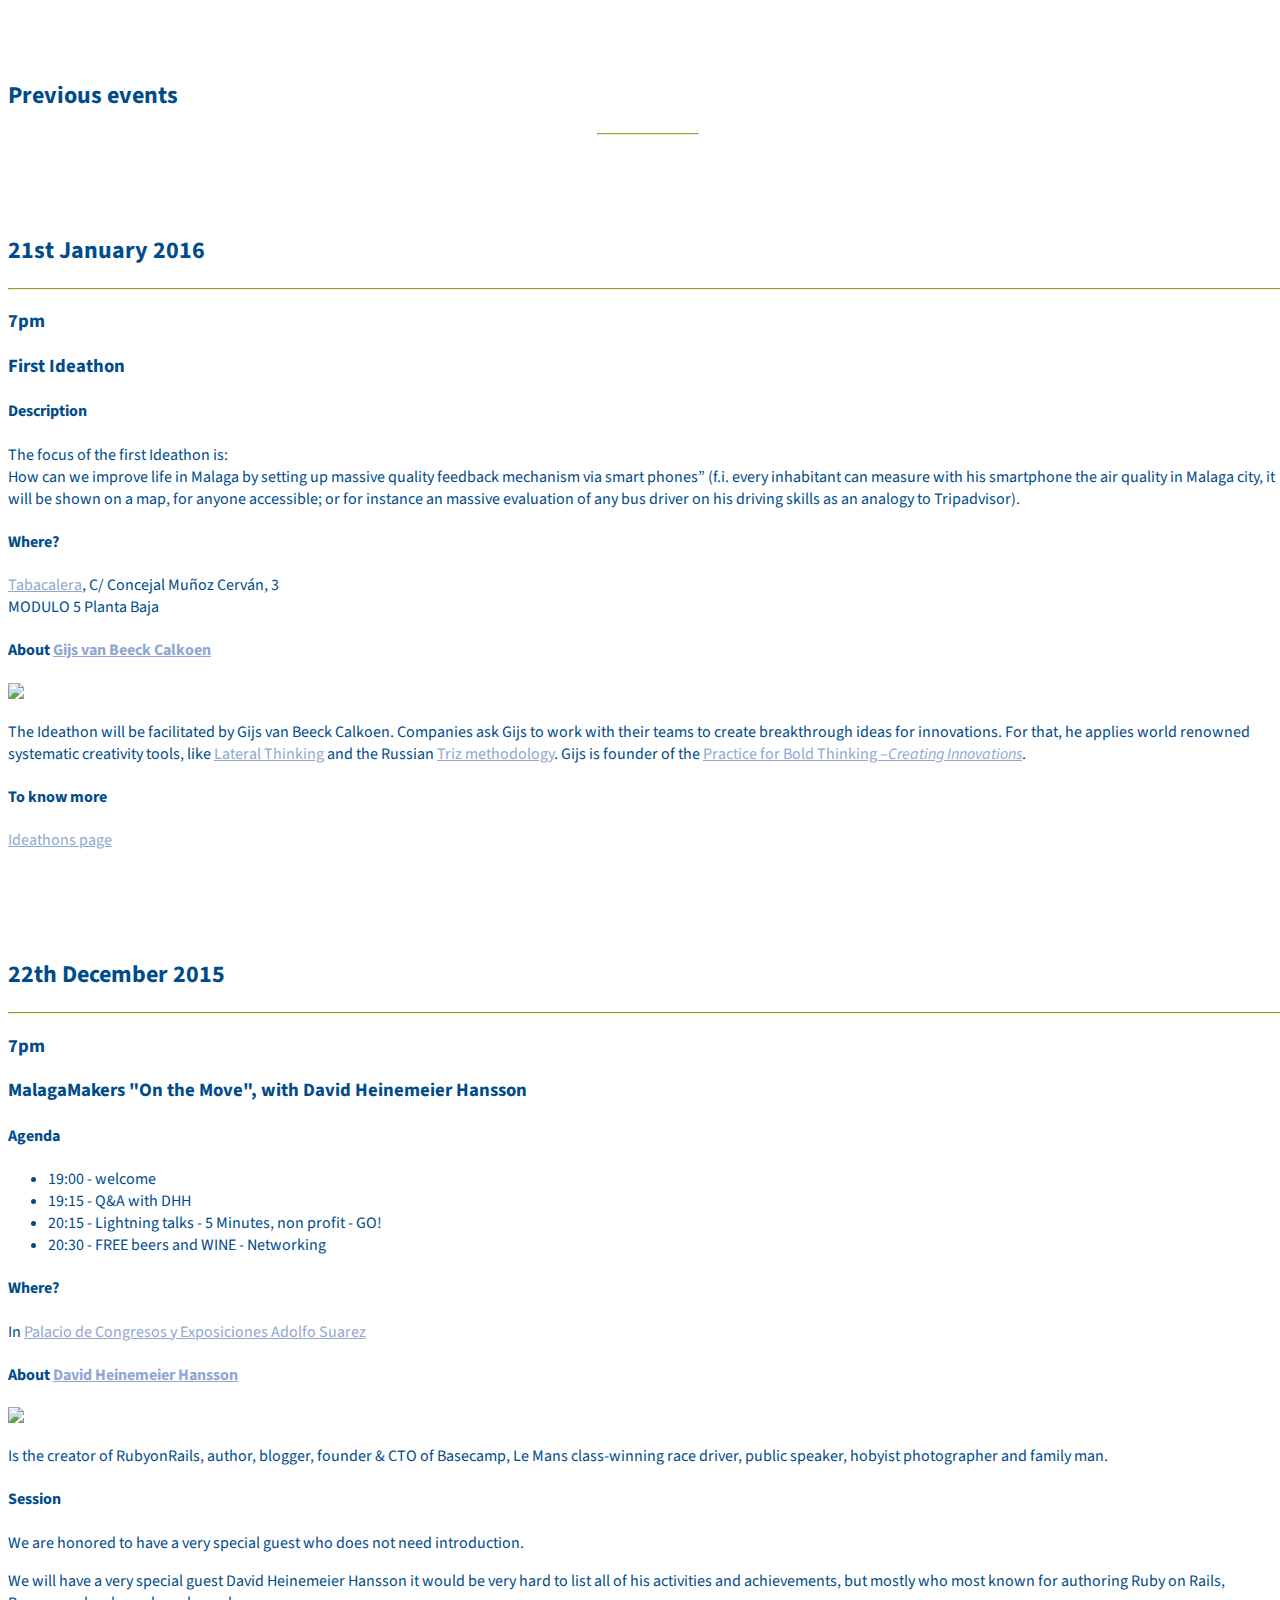
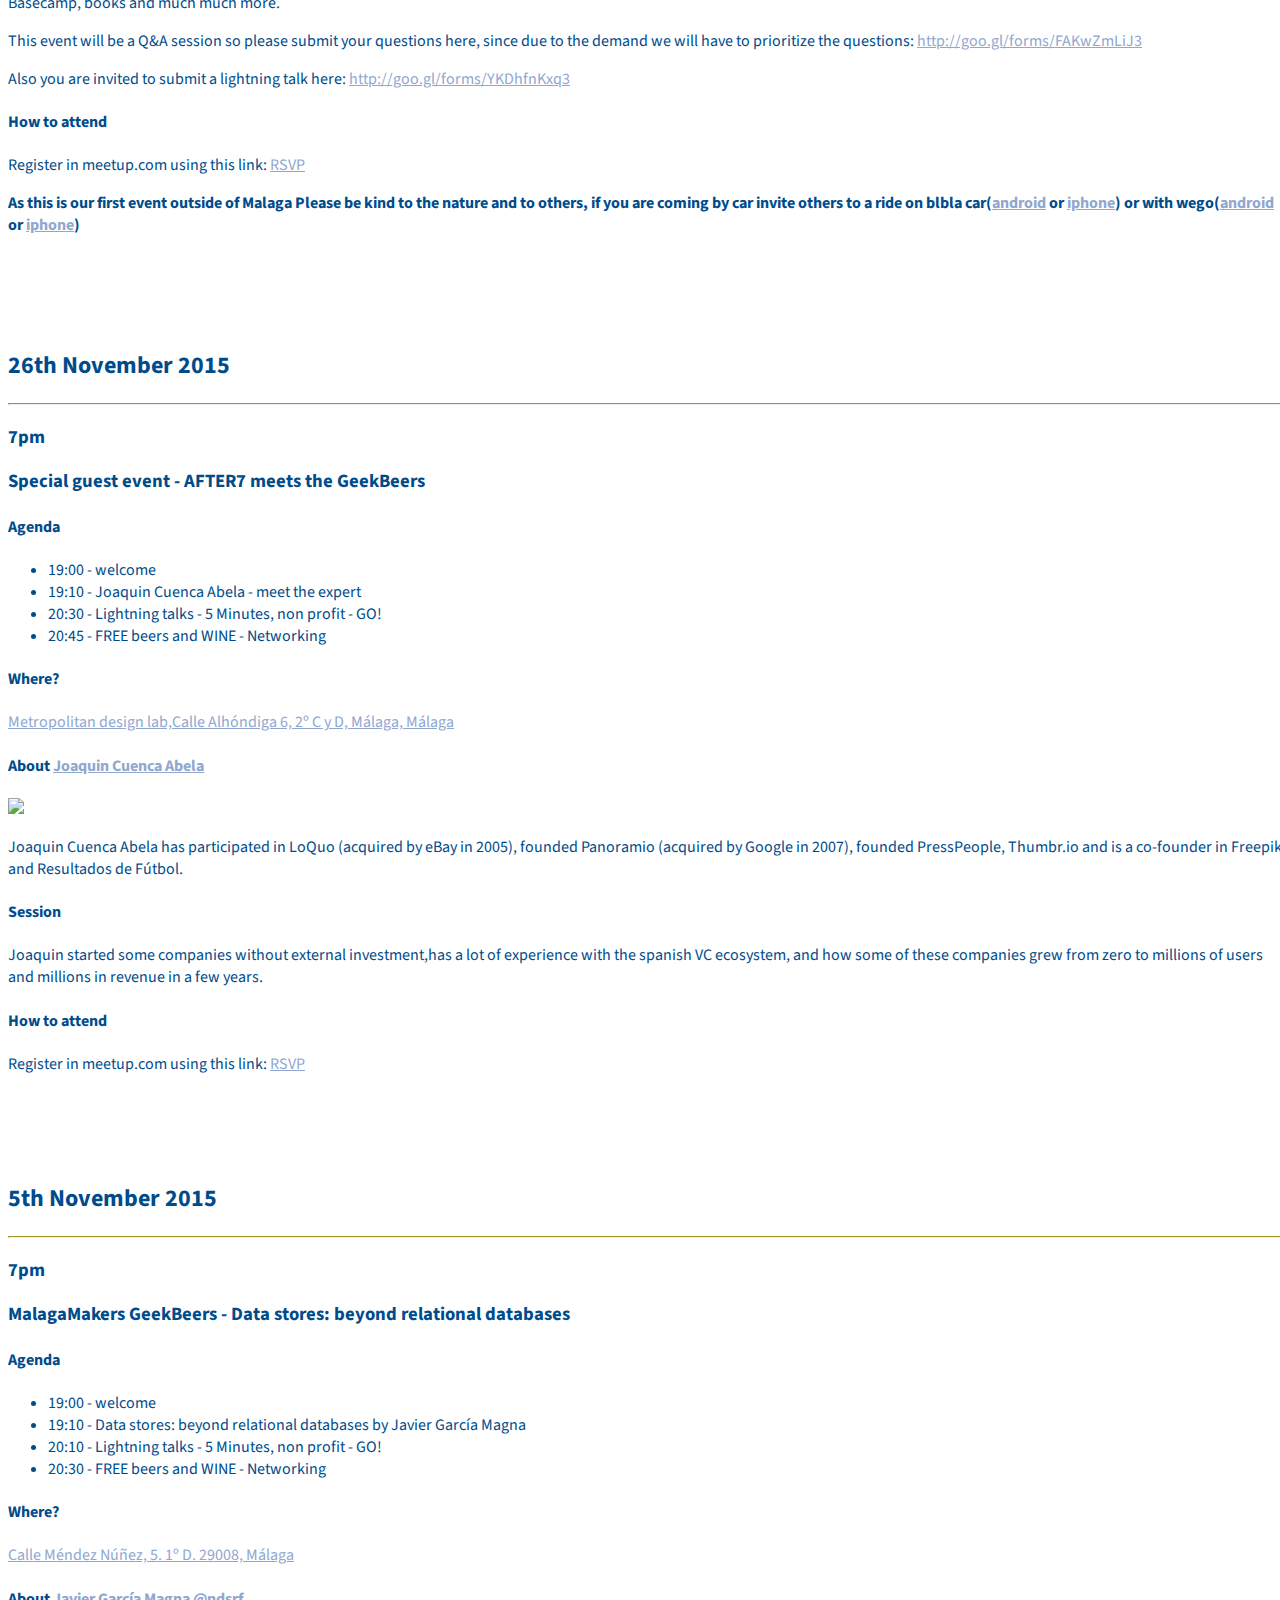
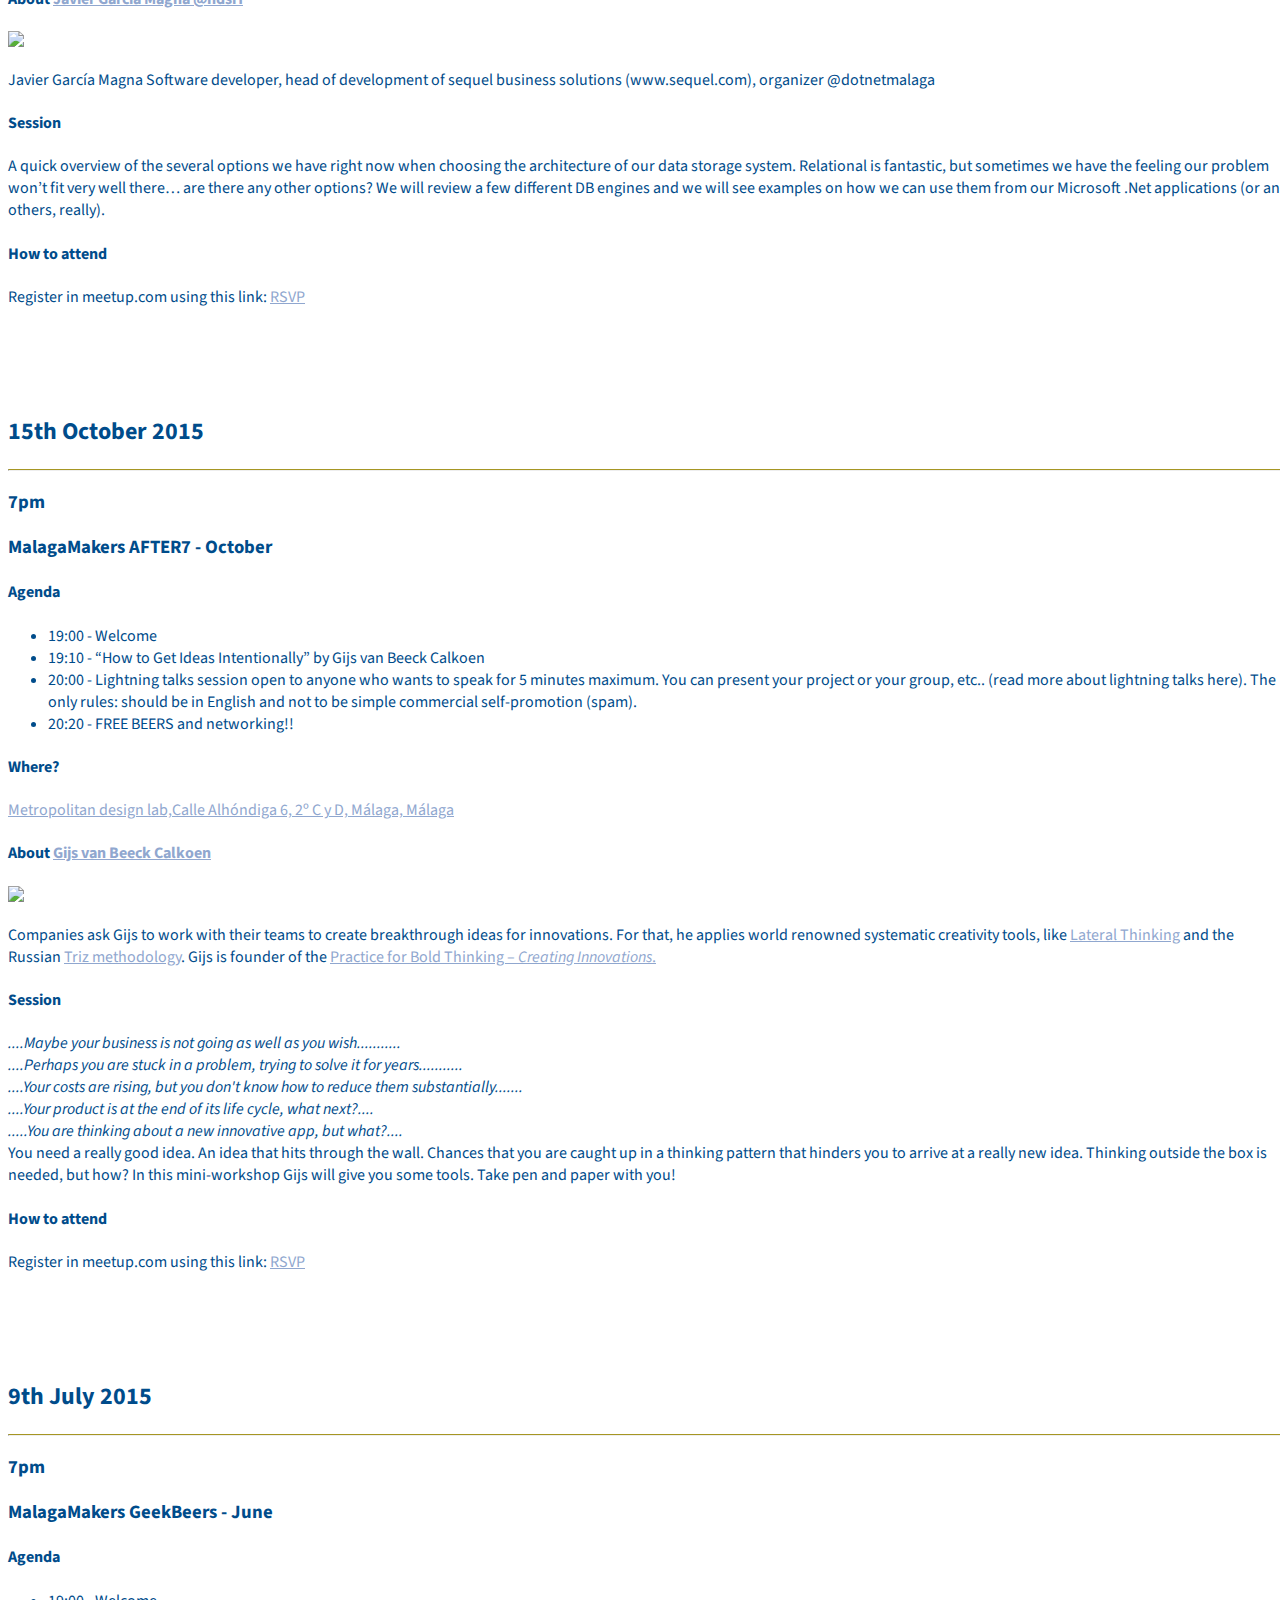
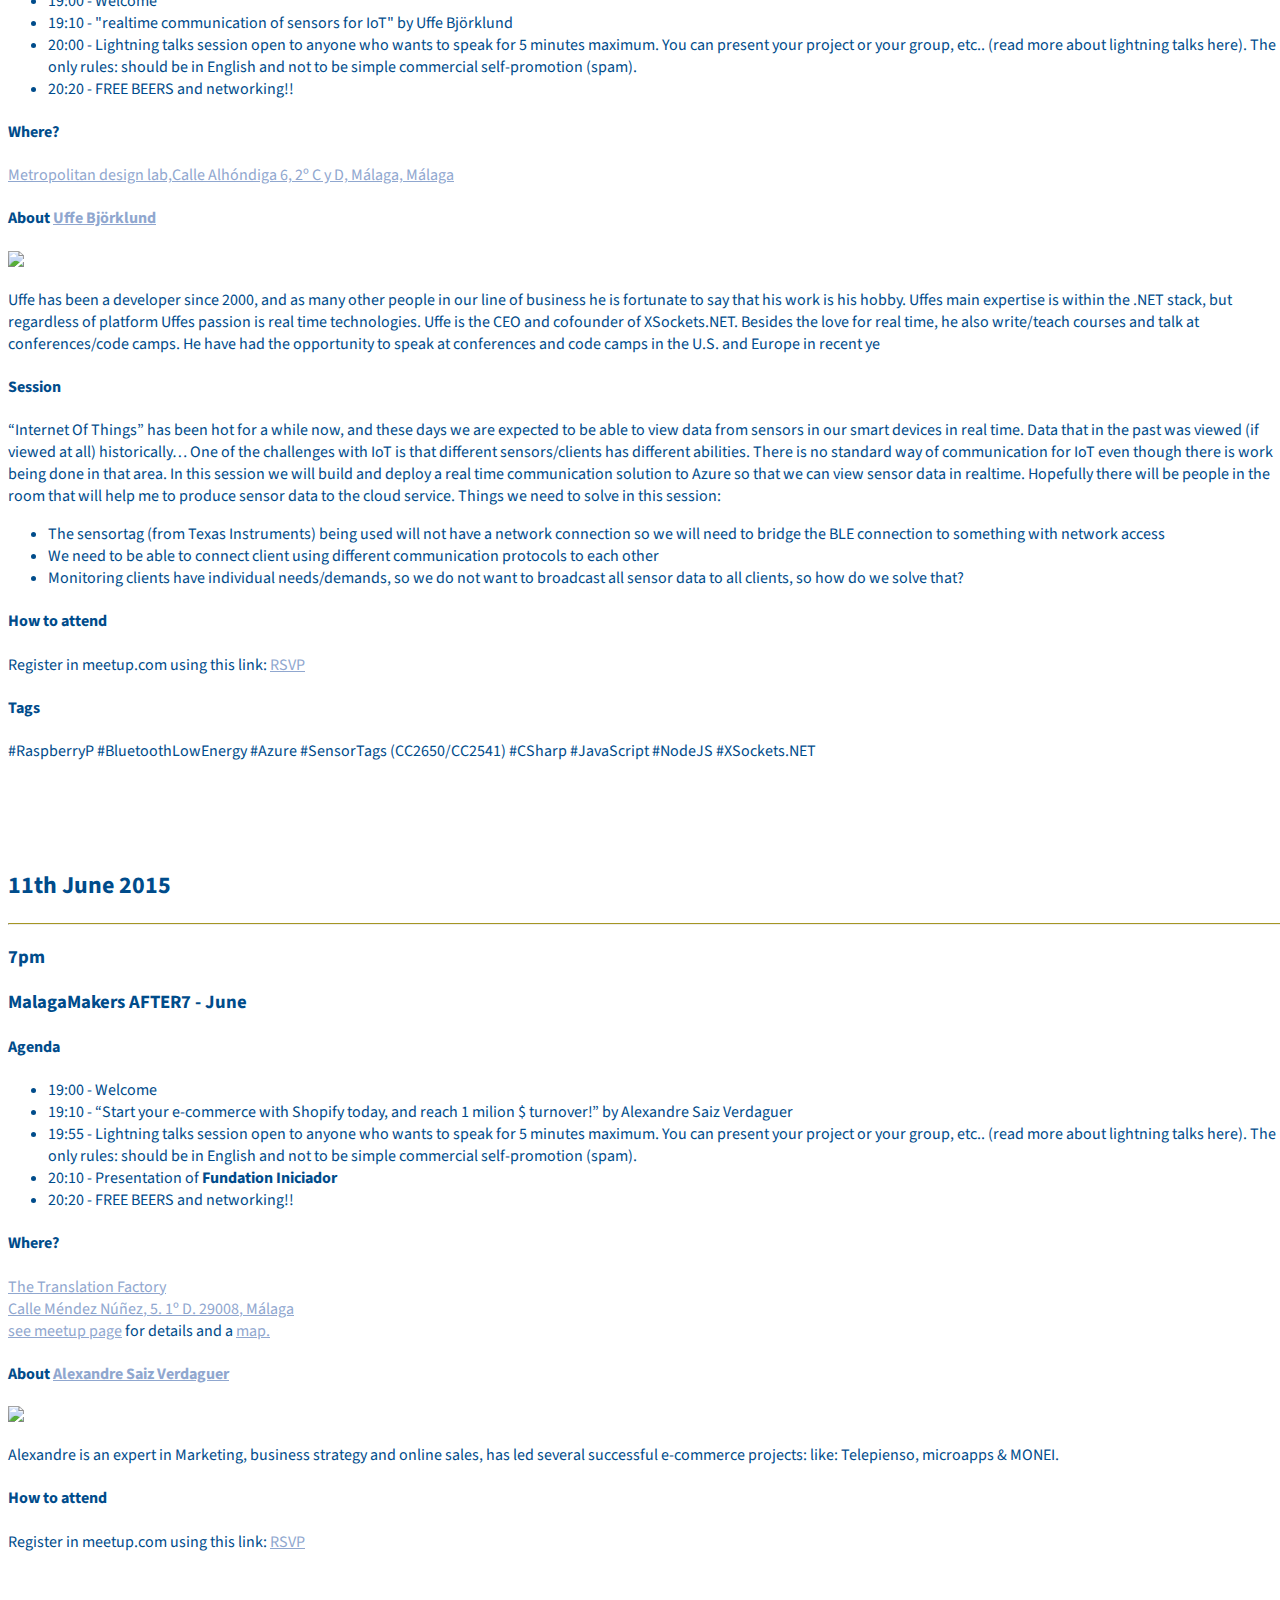
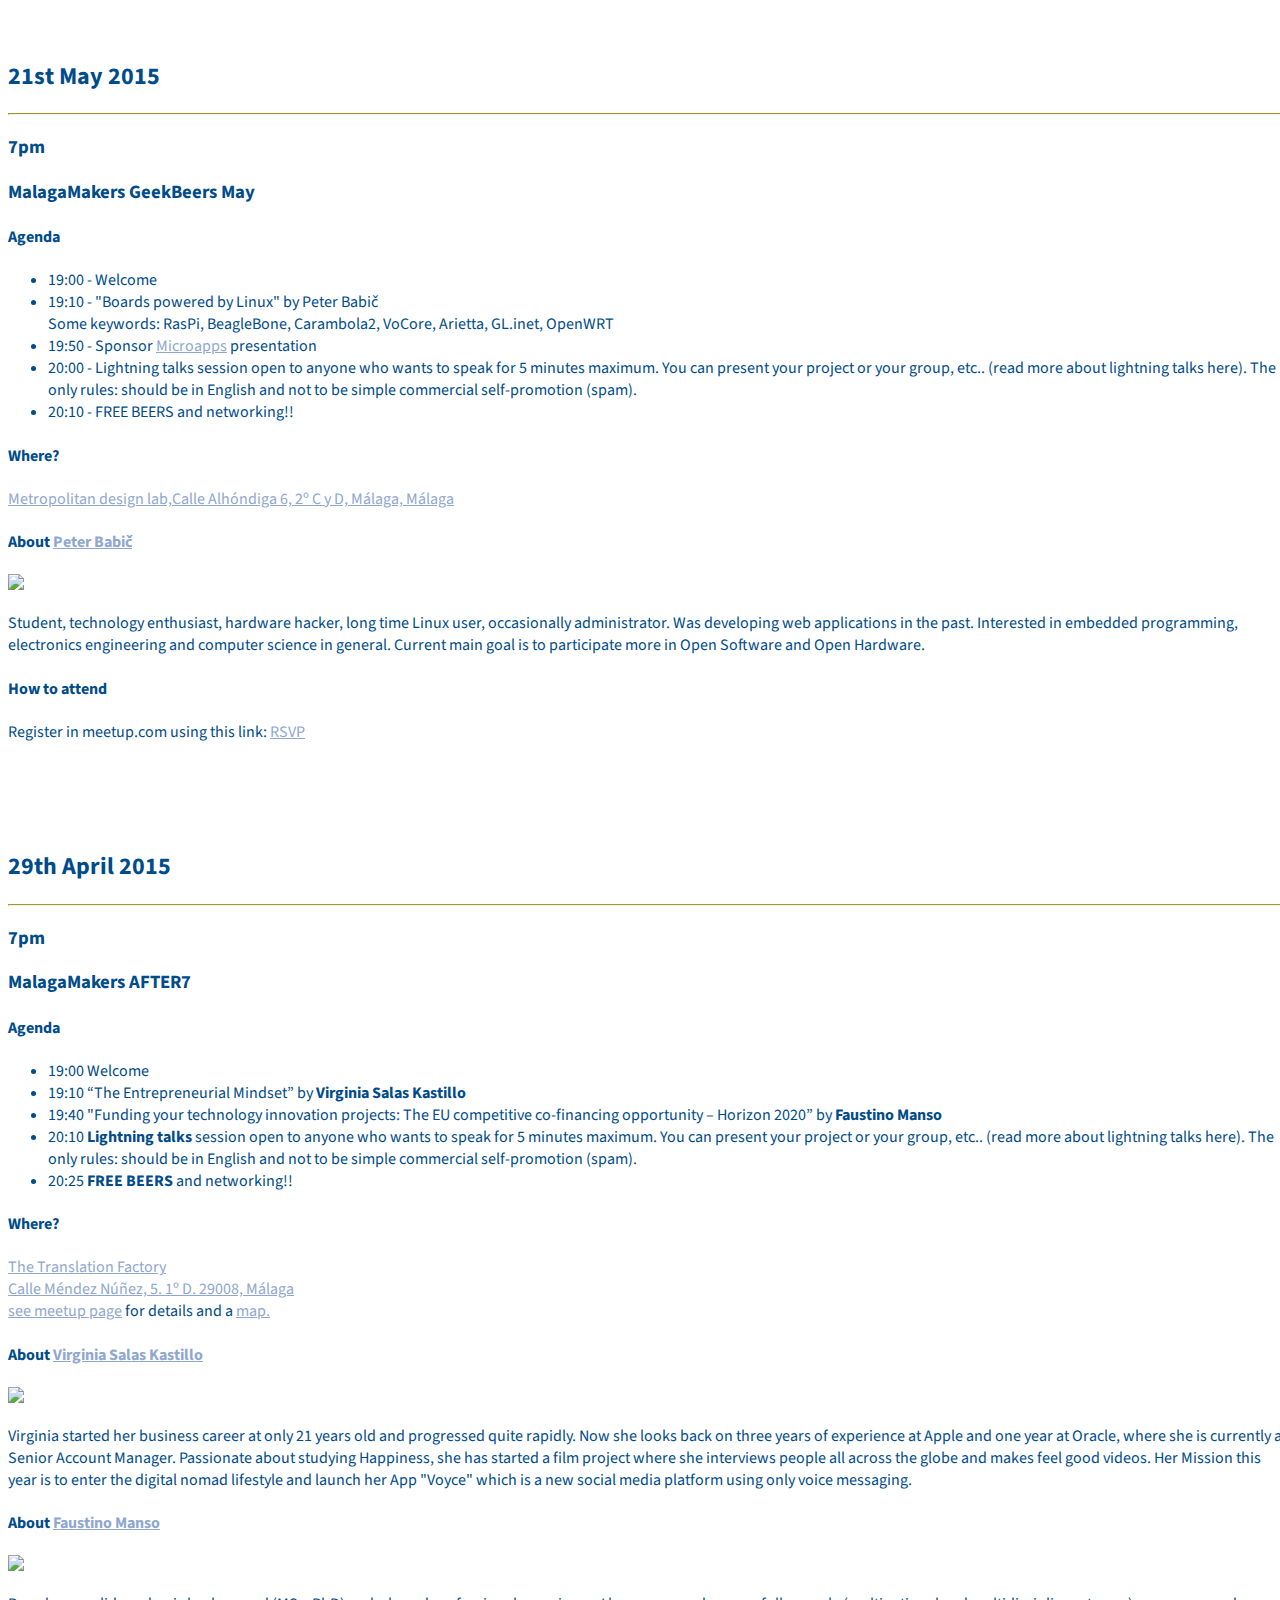
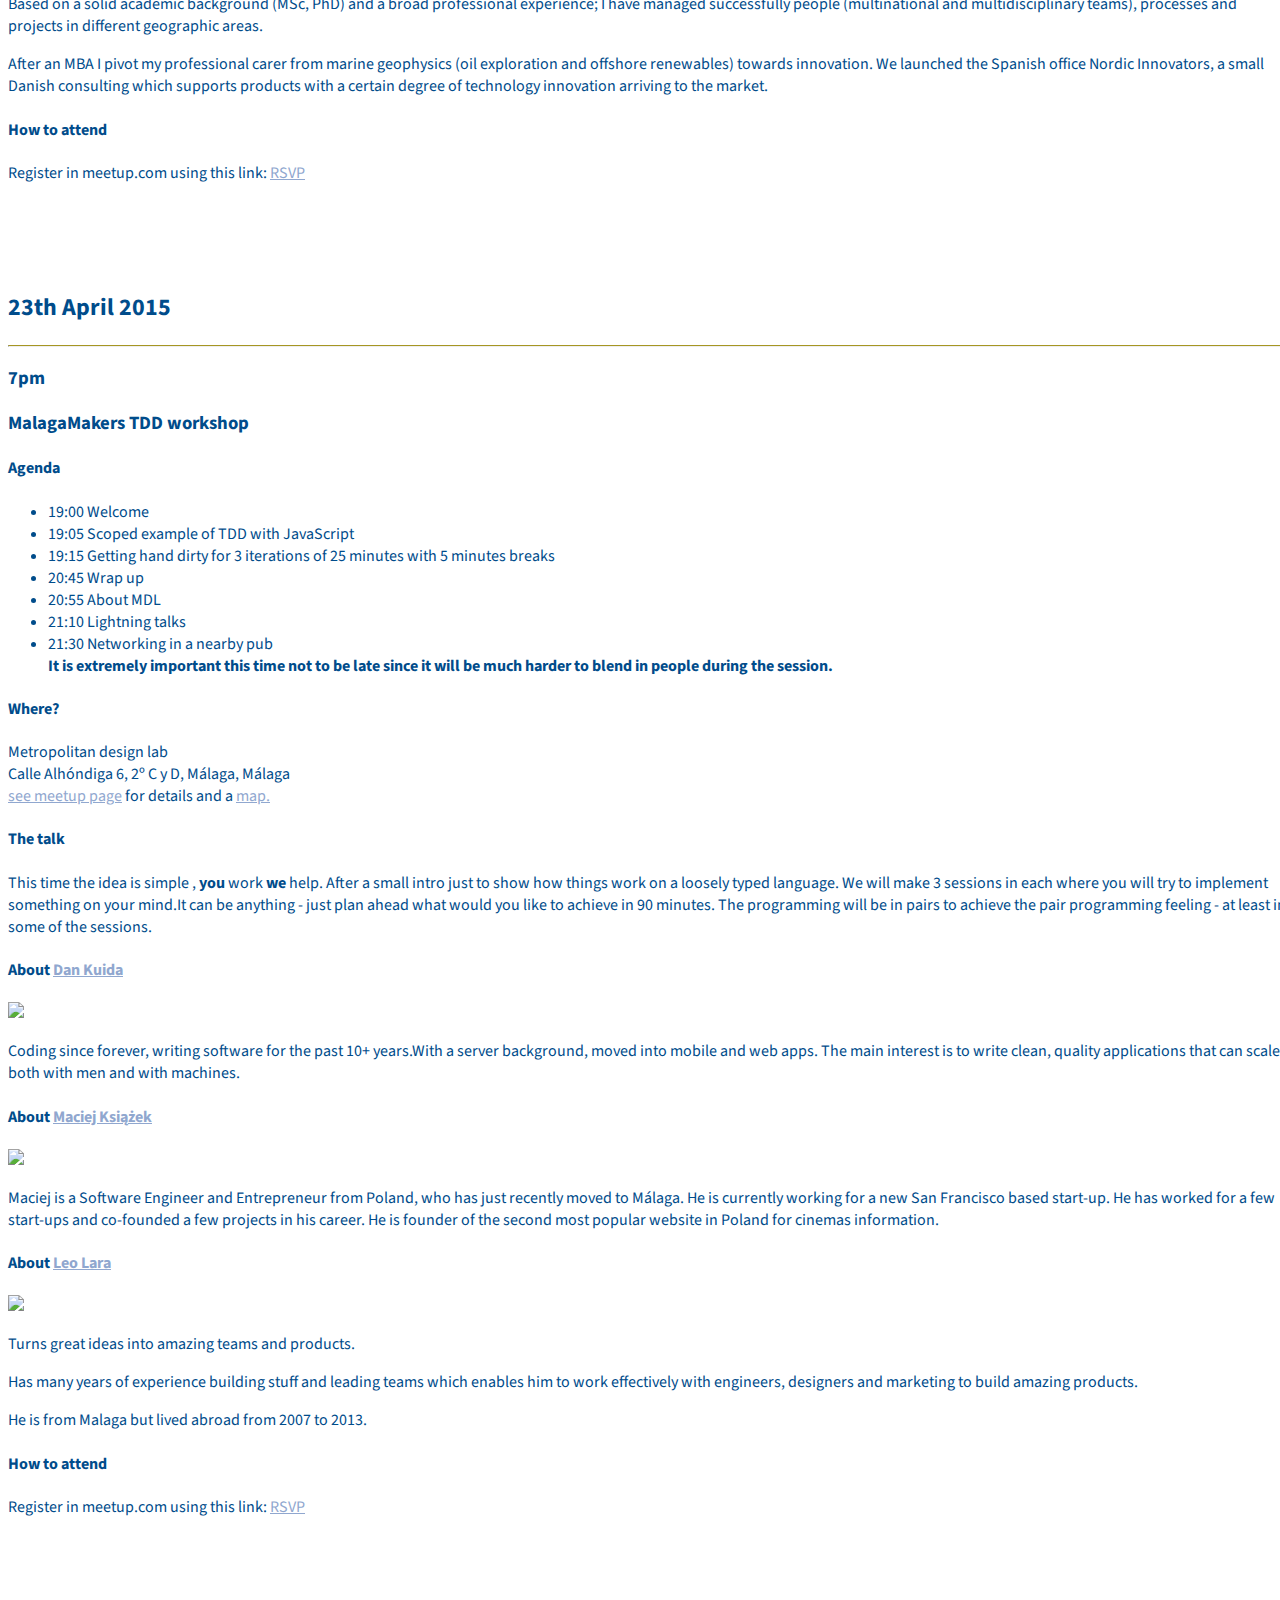
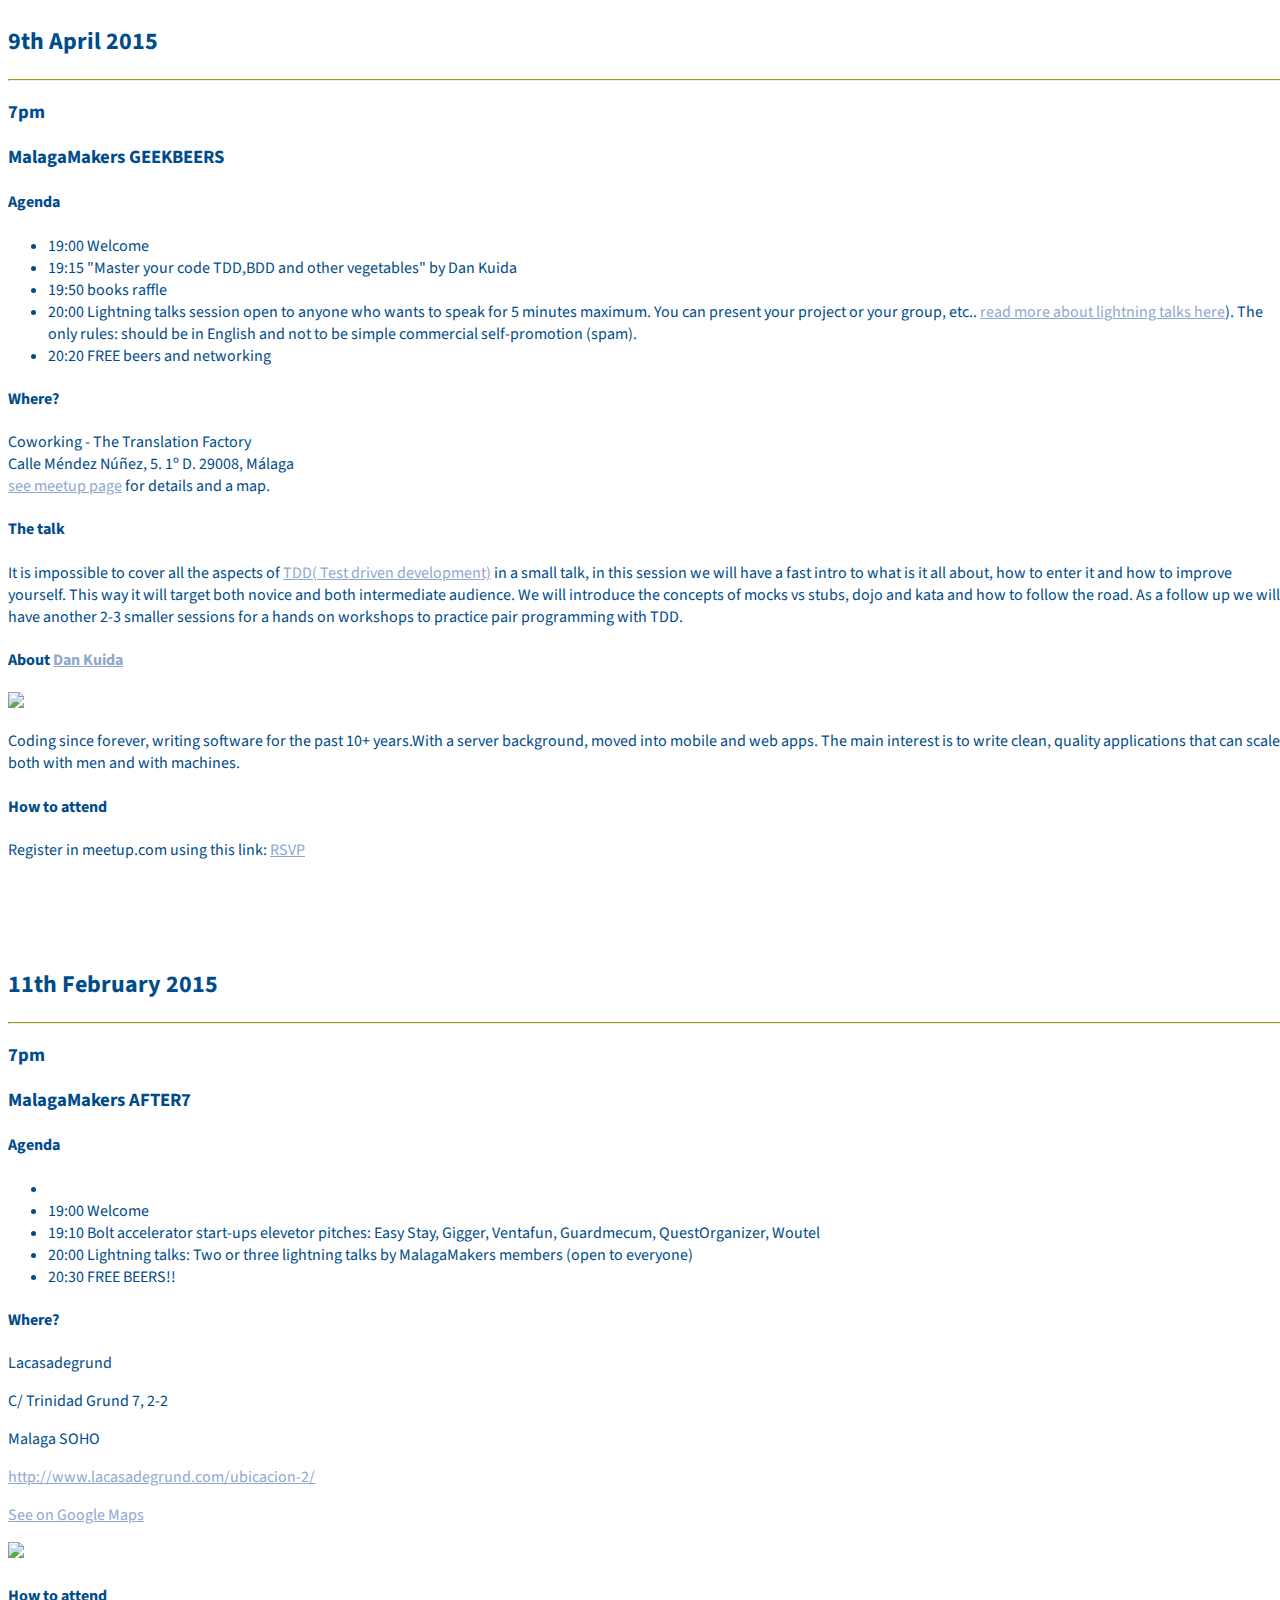
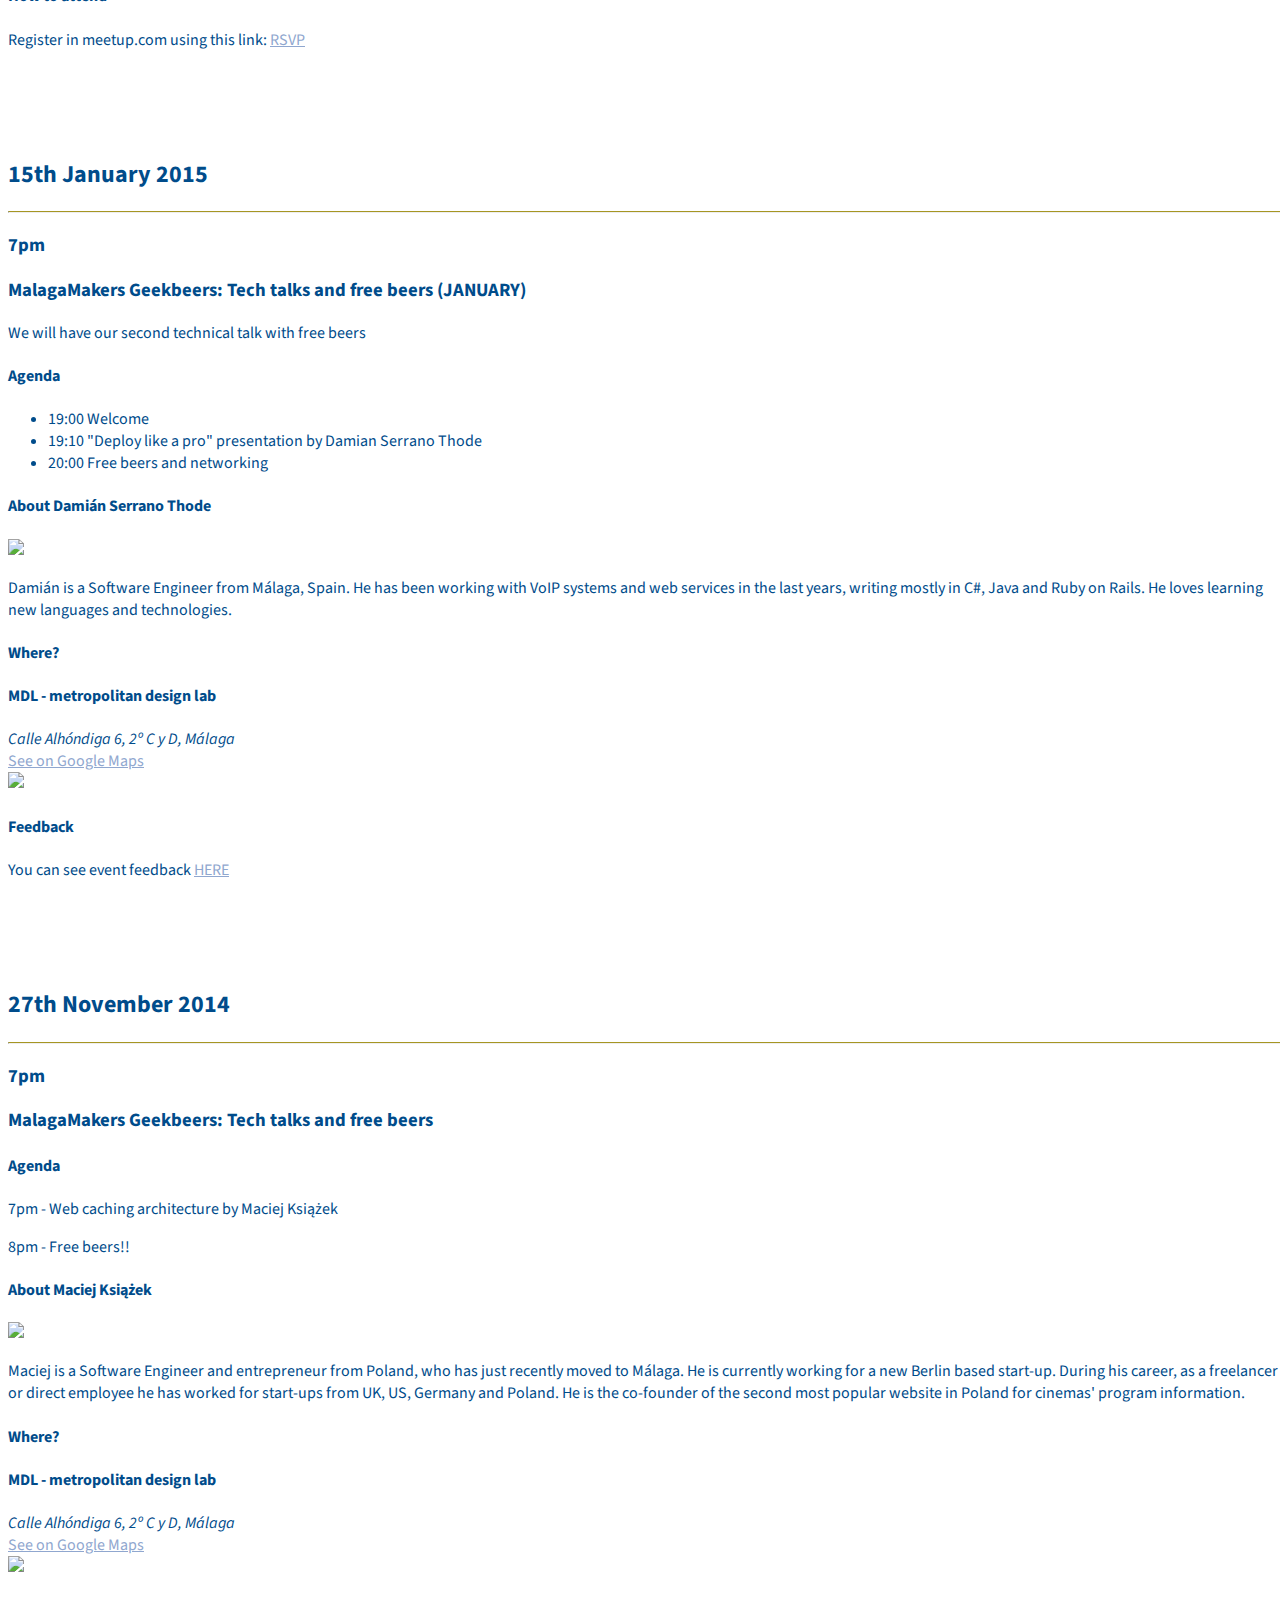
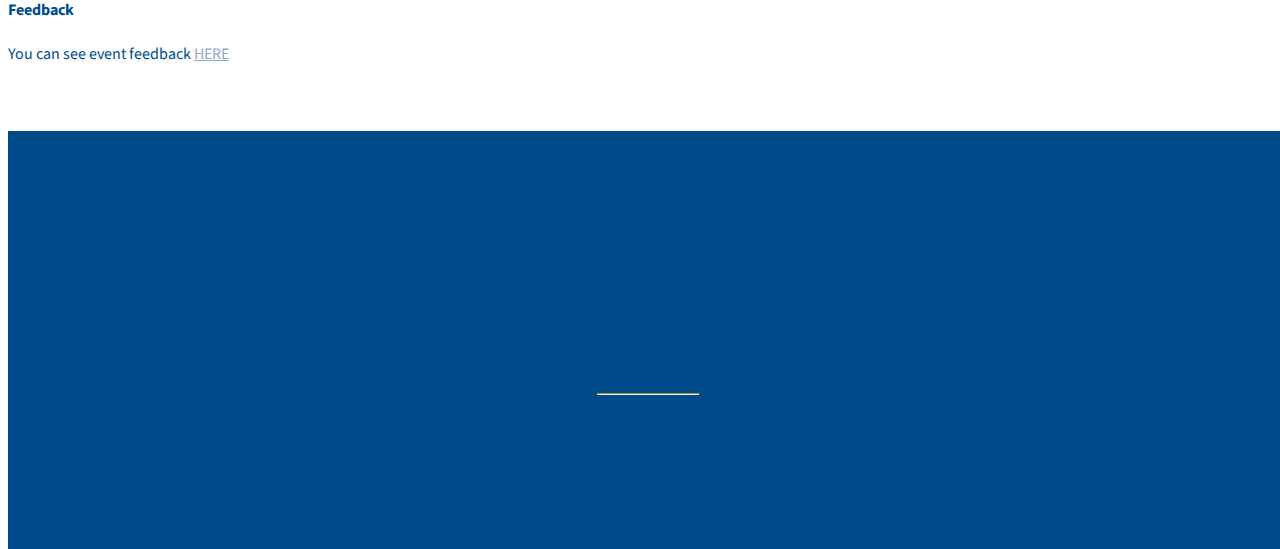
==== commit 2cf75296: "Upcoming and previous events updated" ====
--- a/previous_events.html
+++ b/previous_events.html
@@ -77,6 +77,65 @@
         </div>
 		</div>
 	</section>
+
+    <section id="20160121">
+        <div class="container">
+
+            <div class="row">
+
+            <div class="col-md-12">
+                <h2>21st January 2016</h2>
+                <hr/>
+            </div>
+            <div class="col-md-1">
+                <h3>7pm</h3>
+            </div>
+            <div class="col-md-10">
+                <h3>First Ideathon</h3>
+
+                <h4>Description</h4>
+                <div class="row">
+                    <div class="col-md-7">
+                        <p>
+                        The focus of the first Ideathon is:<br>
+
+                        How can we improve life in Malaga by setting up massive quality feedback mechanism via smart phones” (f.i. every inhabitant can measure with his smartphone the air quality in Malaga city, it will be shown on a map, for anyone accessible; or for instance an massive evaluation of any bus driver on his driving skills as an analogy to Tripadvisor).
+                        </p>
+                    </div>
+                </div>
+
+                <h4>Where?</h4>
+                <div class="row">
+                    <div class="col-md-7">
+                        <p><a href="https://www.google.es/maps/place/Centro+Municipal+de+Inform%C3%A1tica+del+Ayuntamiento+de+M%C3%A1laga/@36.698019,-4.4410516,17z/data=!3m1!4b1!4m2!3m1!1s0xd72f9d5386c28bb:0x44ed3931985265d1?hl=en">Tabacalera</a>, C/ Concejal Muñoz Cerván, 3<br>
+                        MODULO 5 Planta Baja
+                        </p>
+                    </div>
+                </div>
+
+                <h4>About <a href="https://www.linkedin.com/in/gijsvanbeeckcalkoen">Gijs van Beeck Calkoen</a></h4>
+
+                <div class="row">
+                    <div class="col-md-2">
+                        <div class="testimonials-item">
+                            <a href="https://www.linkedin.com/in/gijsvanbeeckcalkoen"><img class="img-testimonials img-responsive" src="img/gijs.jpg"></a>
+                        </div>
+                    </div>
+                    <div class="col-md-7">
+                        <p>The Ideathon will be facilitated by Gijs van Beeck Calkoen. Companies ask Gijs to work with their teams to create breakthrough ideas for innovations. For that, he applies world renowned systematic creativity tools, like <a href="https://en.wikipedia.org/wiki/Lateral_thinking">Lateral Thinking</a> and the Russian <a href="https://en.wikipedia.org/wiki/TRIZ">Triz methodology</a>. Gijs is founder of the <a href="http://www.stoutmoedigdenken.org/en/Home/">Practice for Bold Thinking –<i>Creating Innovations</i></a>.</p>
+                    </div>
+                </div>
+
+                <h4>To know more</h4>
+                <p><a href="http://www.malagamakers.com/ideathons">Ideathons page</a></p>
+
+            </div>
+
+            </div> <!-- /.row -->
+
+        </div>
+    </section>
+
 	<section id="20151222">
 		<div class="container">
         <div class="row">
--- a/css/overwrites.css
+++ b/css/overwrites.css
@@ -1,14 +1,51 @@
-.bg-primary a {
-    text-decoration: underline;
-    color: #eef;
+body {
+color: #004c8b;
 }
+
+a {
+  color: #90a7cf;
+}
+
+a:hover {
+  color: #fae236;
+  text-decoration: none;
+}
+
+hr {
+  border-top-color: #fae236; 
+}
+
+section {
+	padding-top: 20px;
+	padding-bottom: 50px;
+}
+
+.bg-primary {
+  background-color: #004c8b;
+}
+
+.bg-primary a{
+text-decoration: underline;
+}
+
 .bg-primary a.btn {
     text-decoration: none;
 }
 
-.bg-primary a:hover {
-    color: #fff;
-}
 .name{
     white-space: nowrap;
 }
+
+img.rotate90 {
+  -ms-transform: rotate(90deg); /* IE 9 */
+  -webkit-transform: rotate(90deg); /* Chrome, Safari, Opera */
+  transform: rotate(90deg);
+}
+
+img.founders {
+  margin: 0 auto;
+  width: 300px;
+  height: 300px;
+  border-radius: 50%;
+  overflow: hidden;
+}
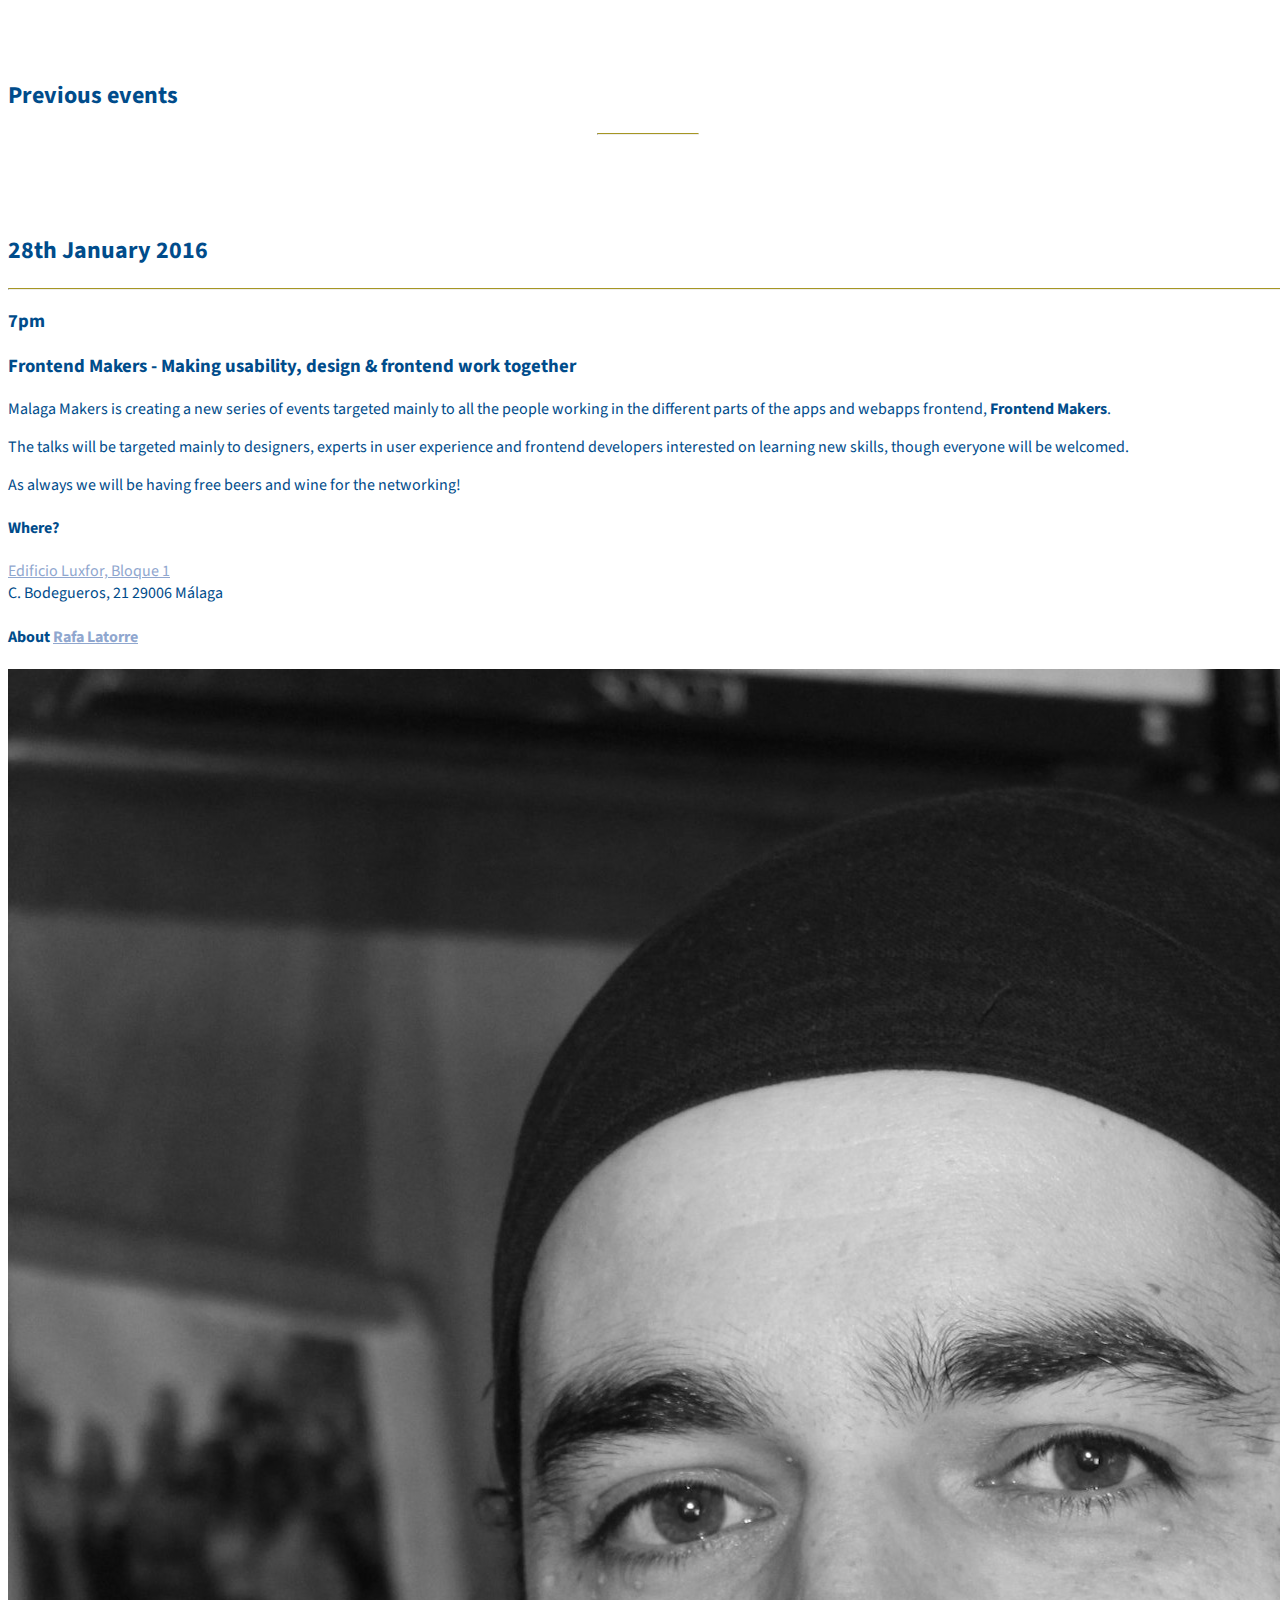
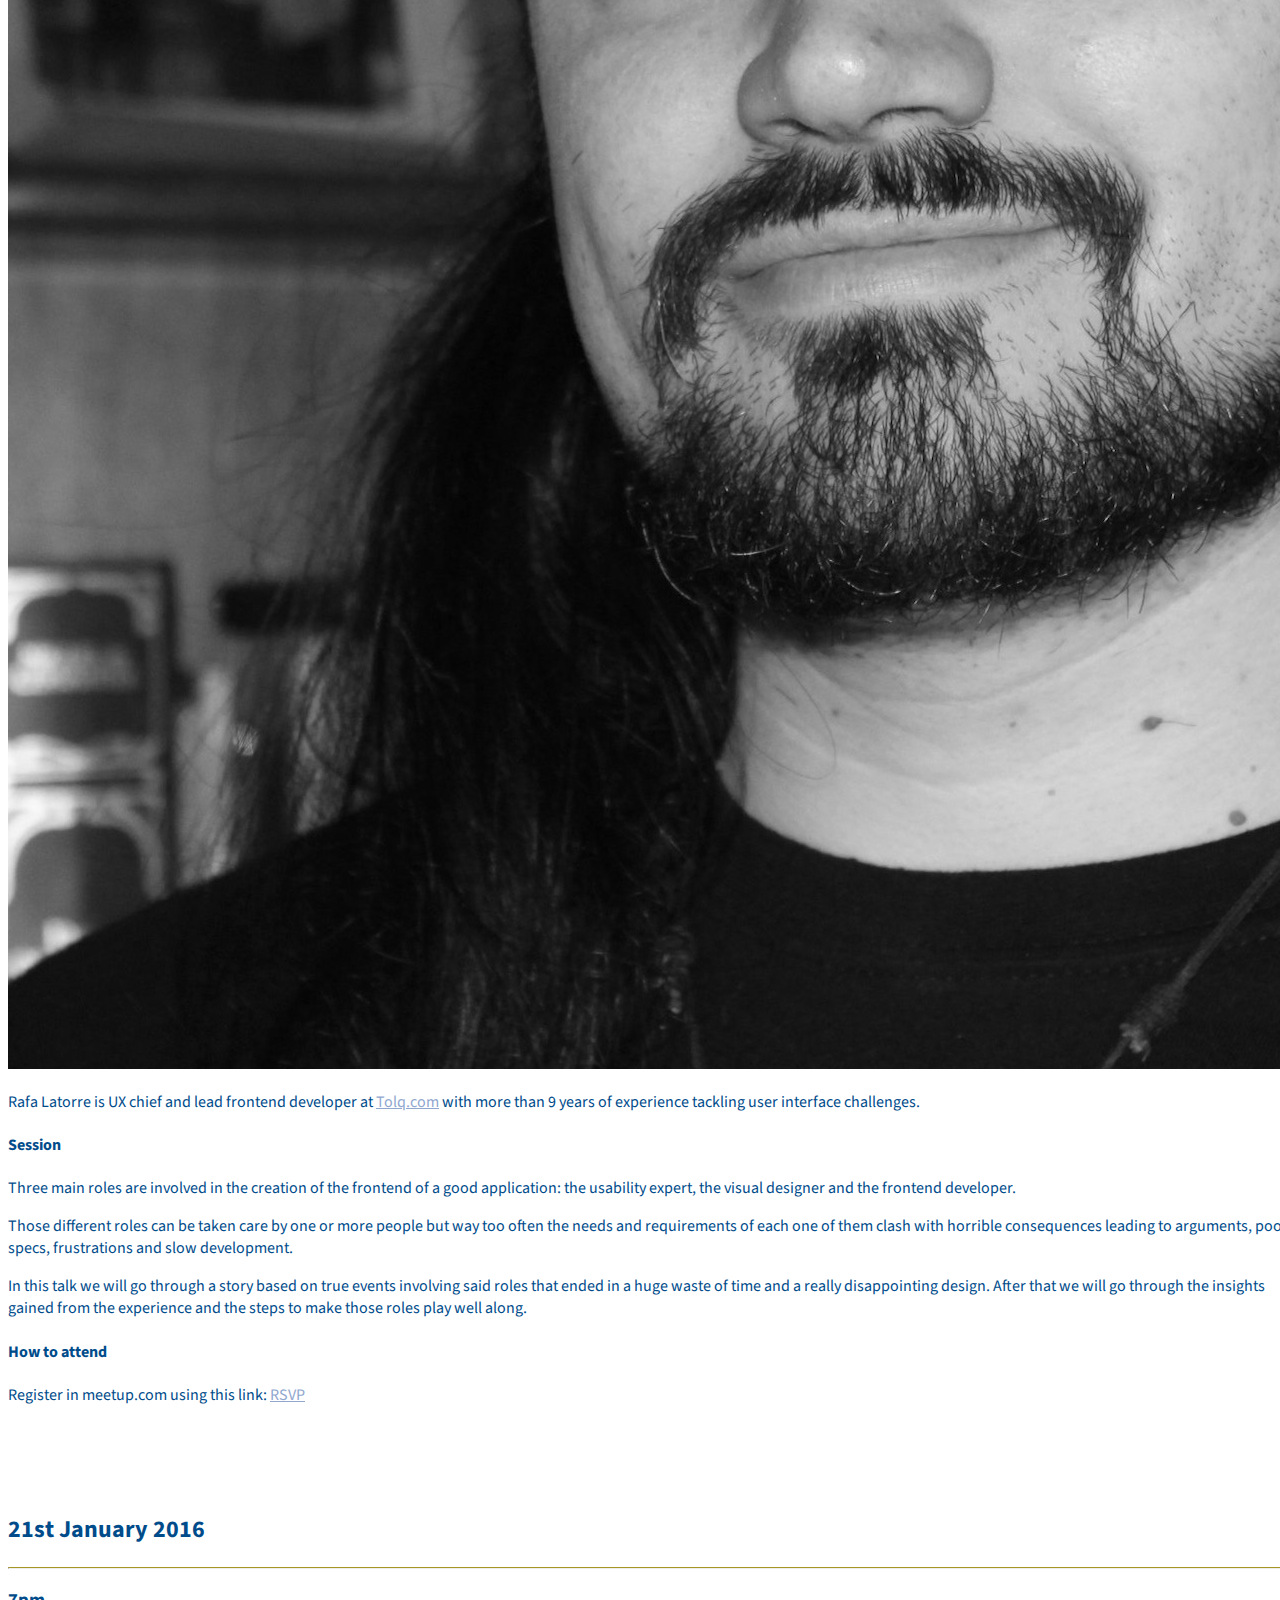
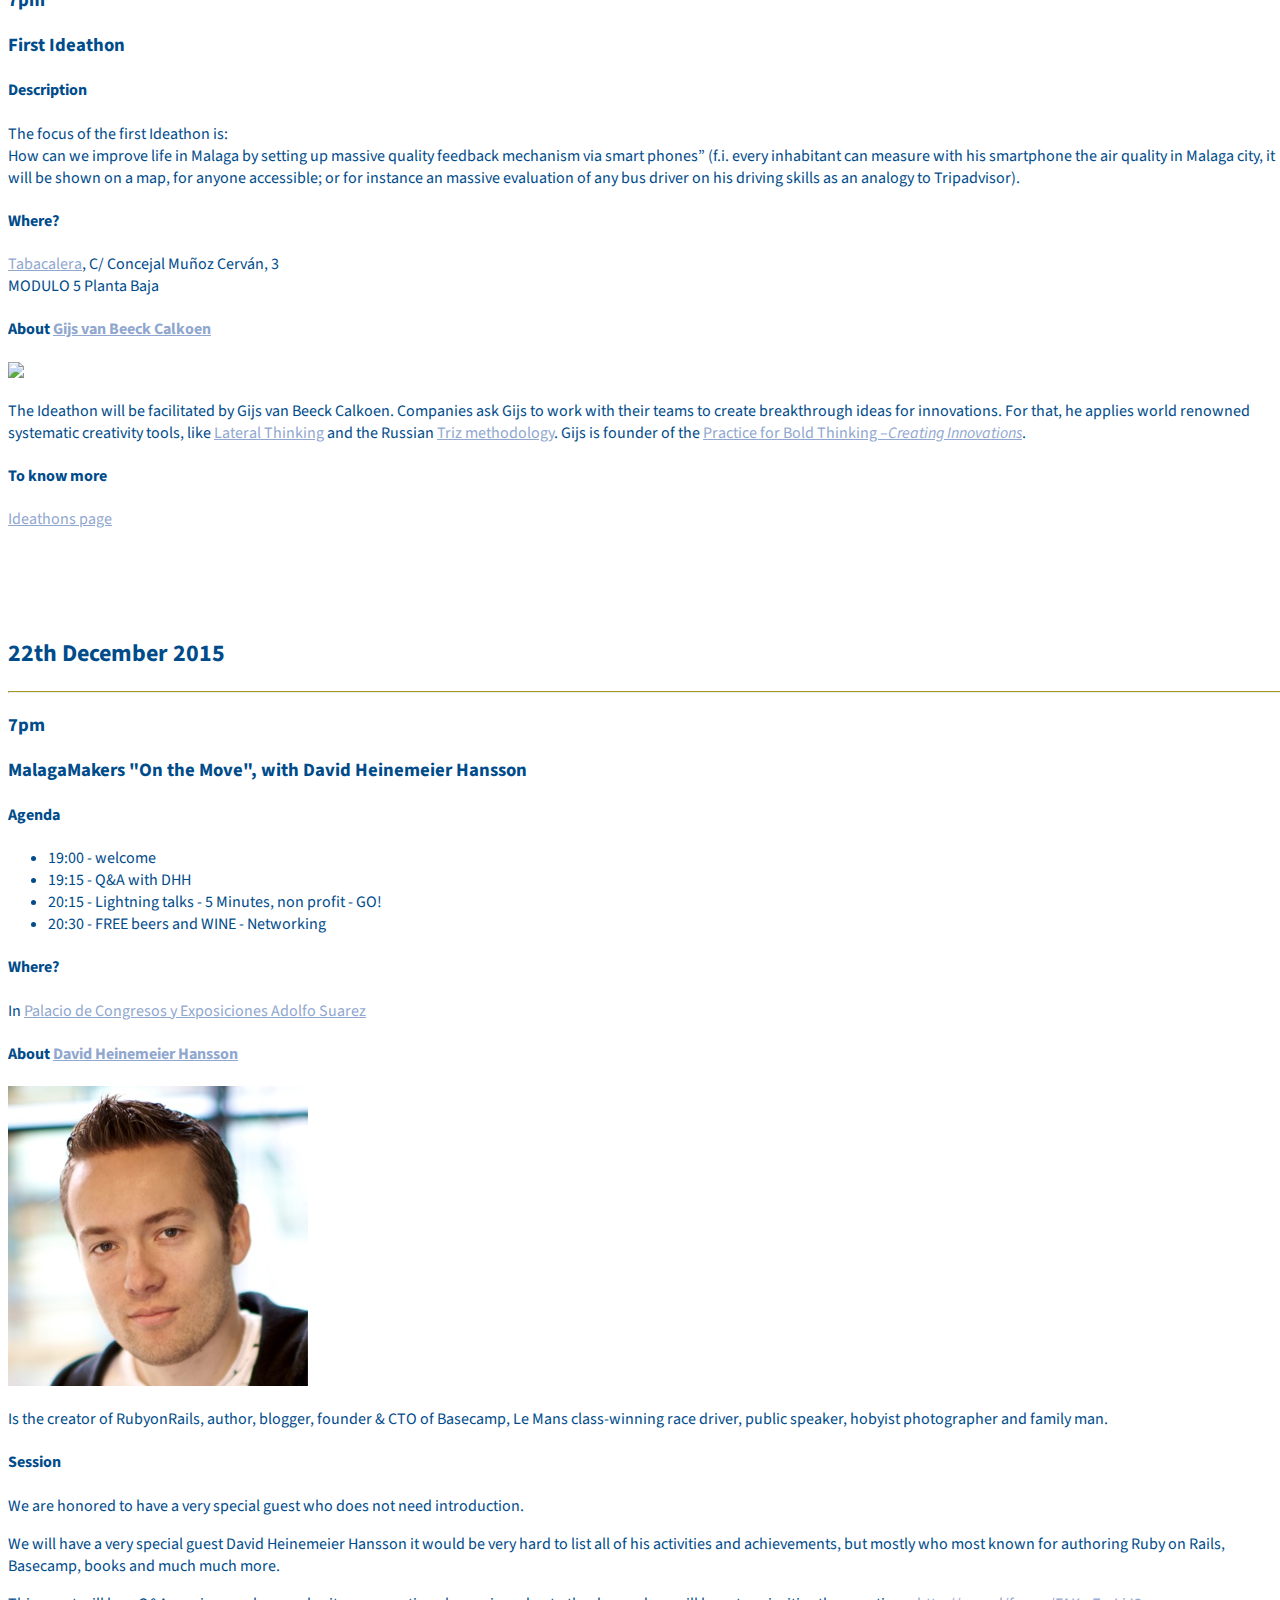
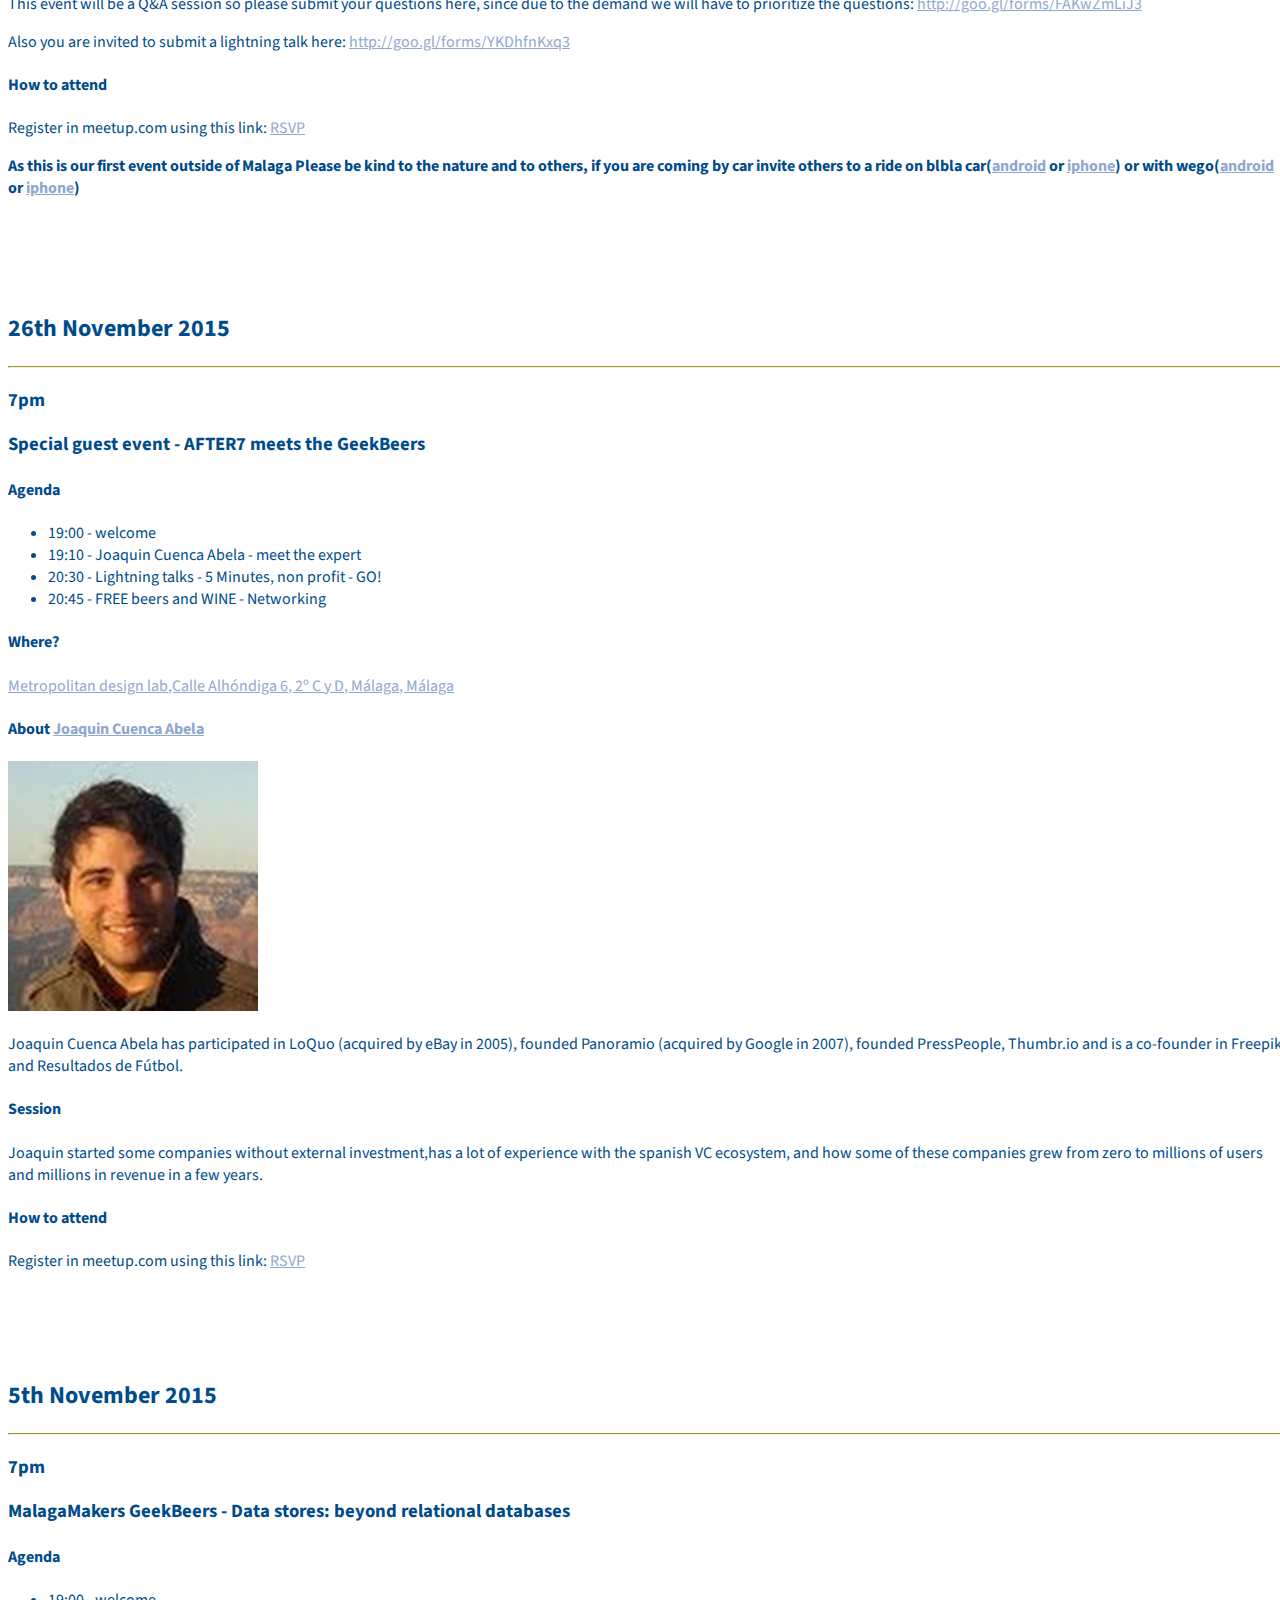
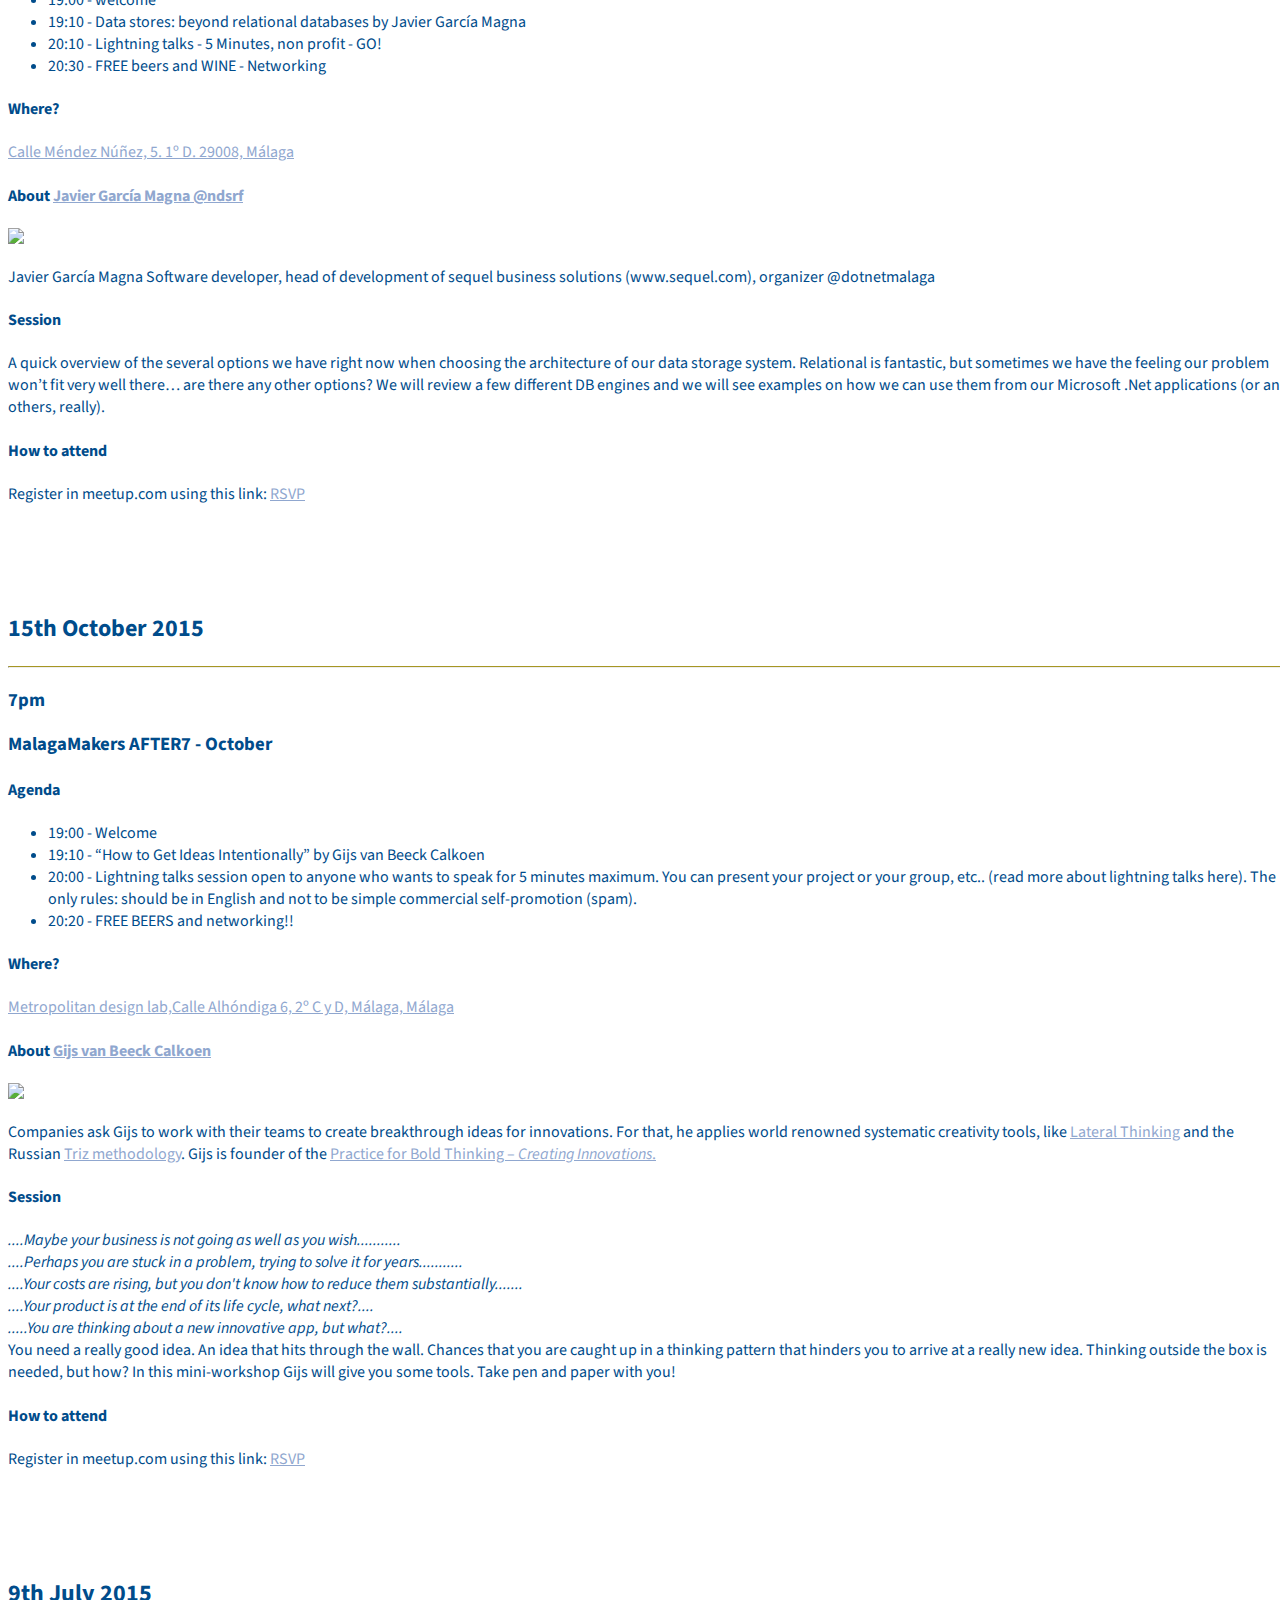
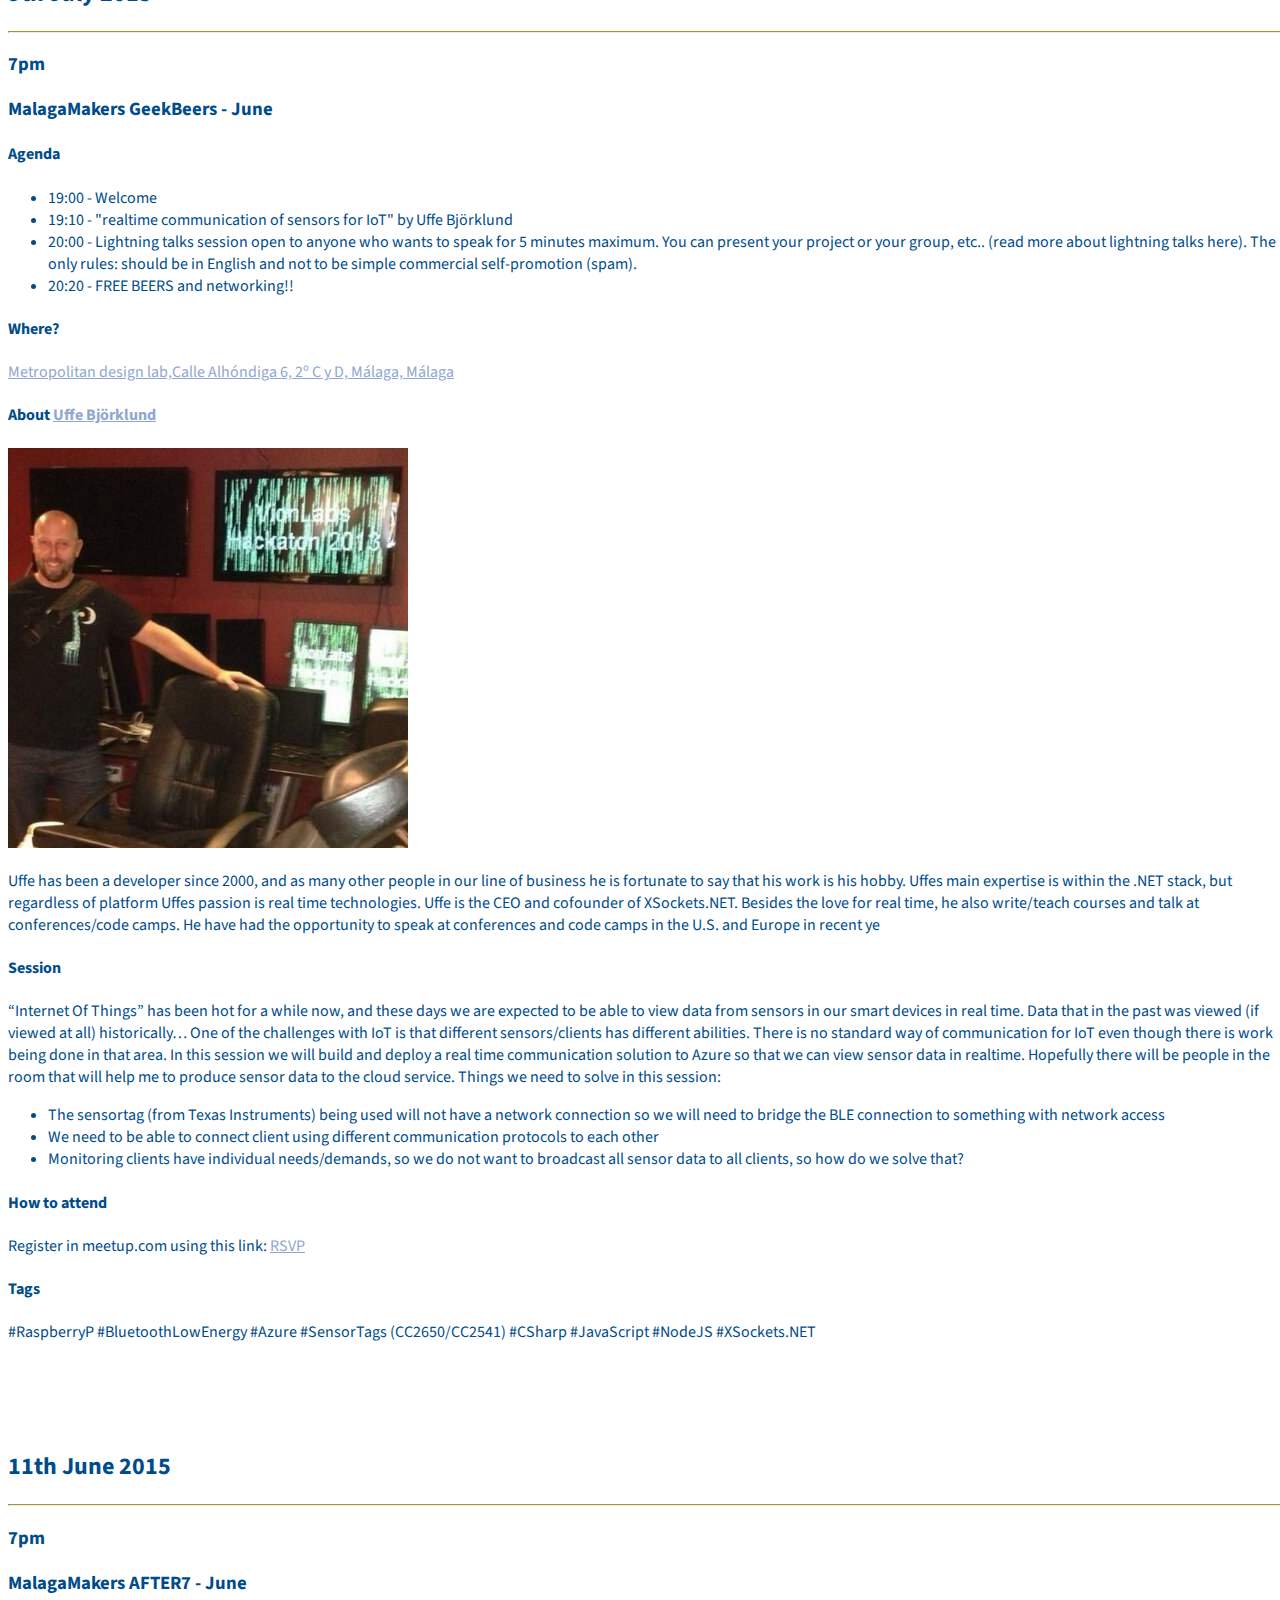
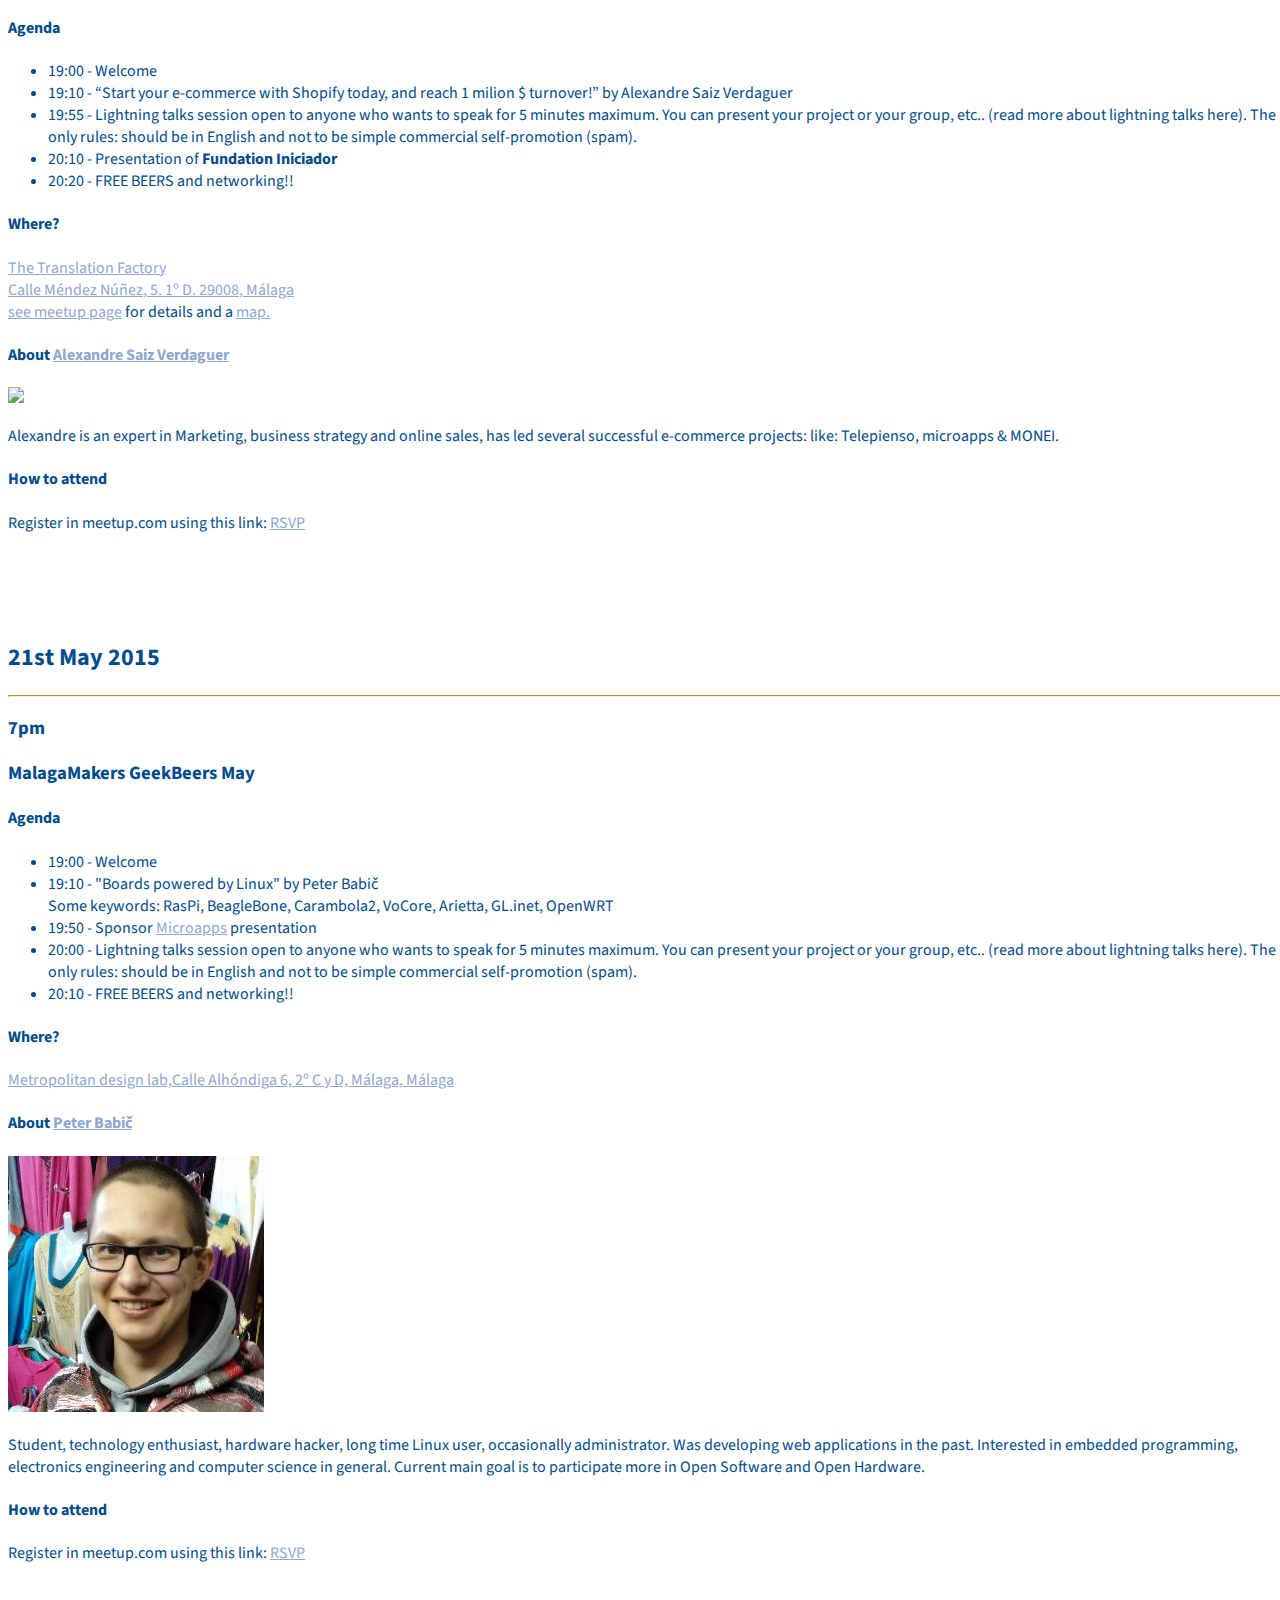
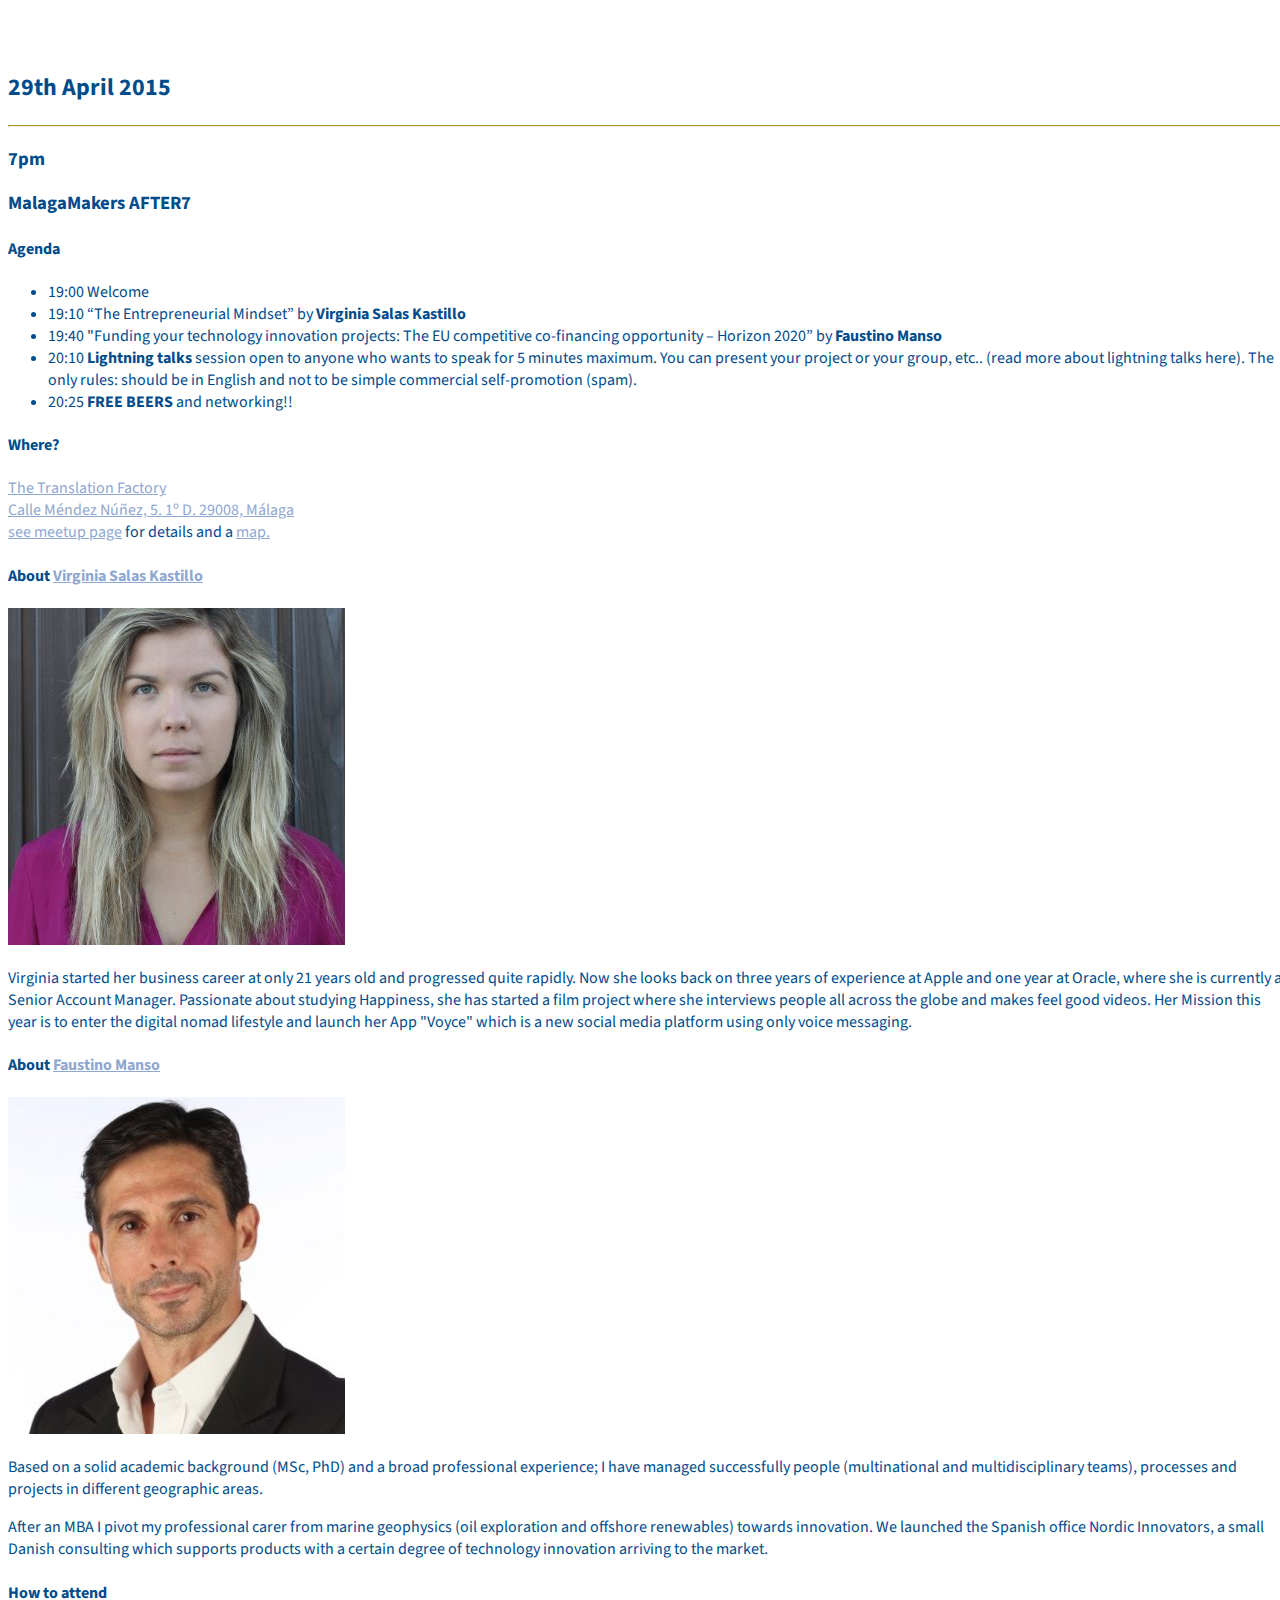
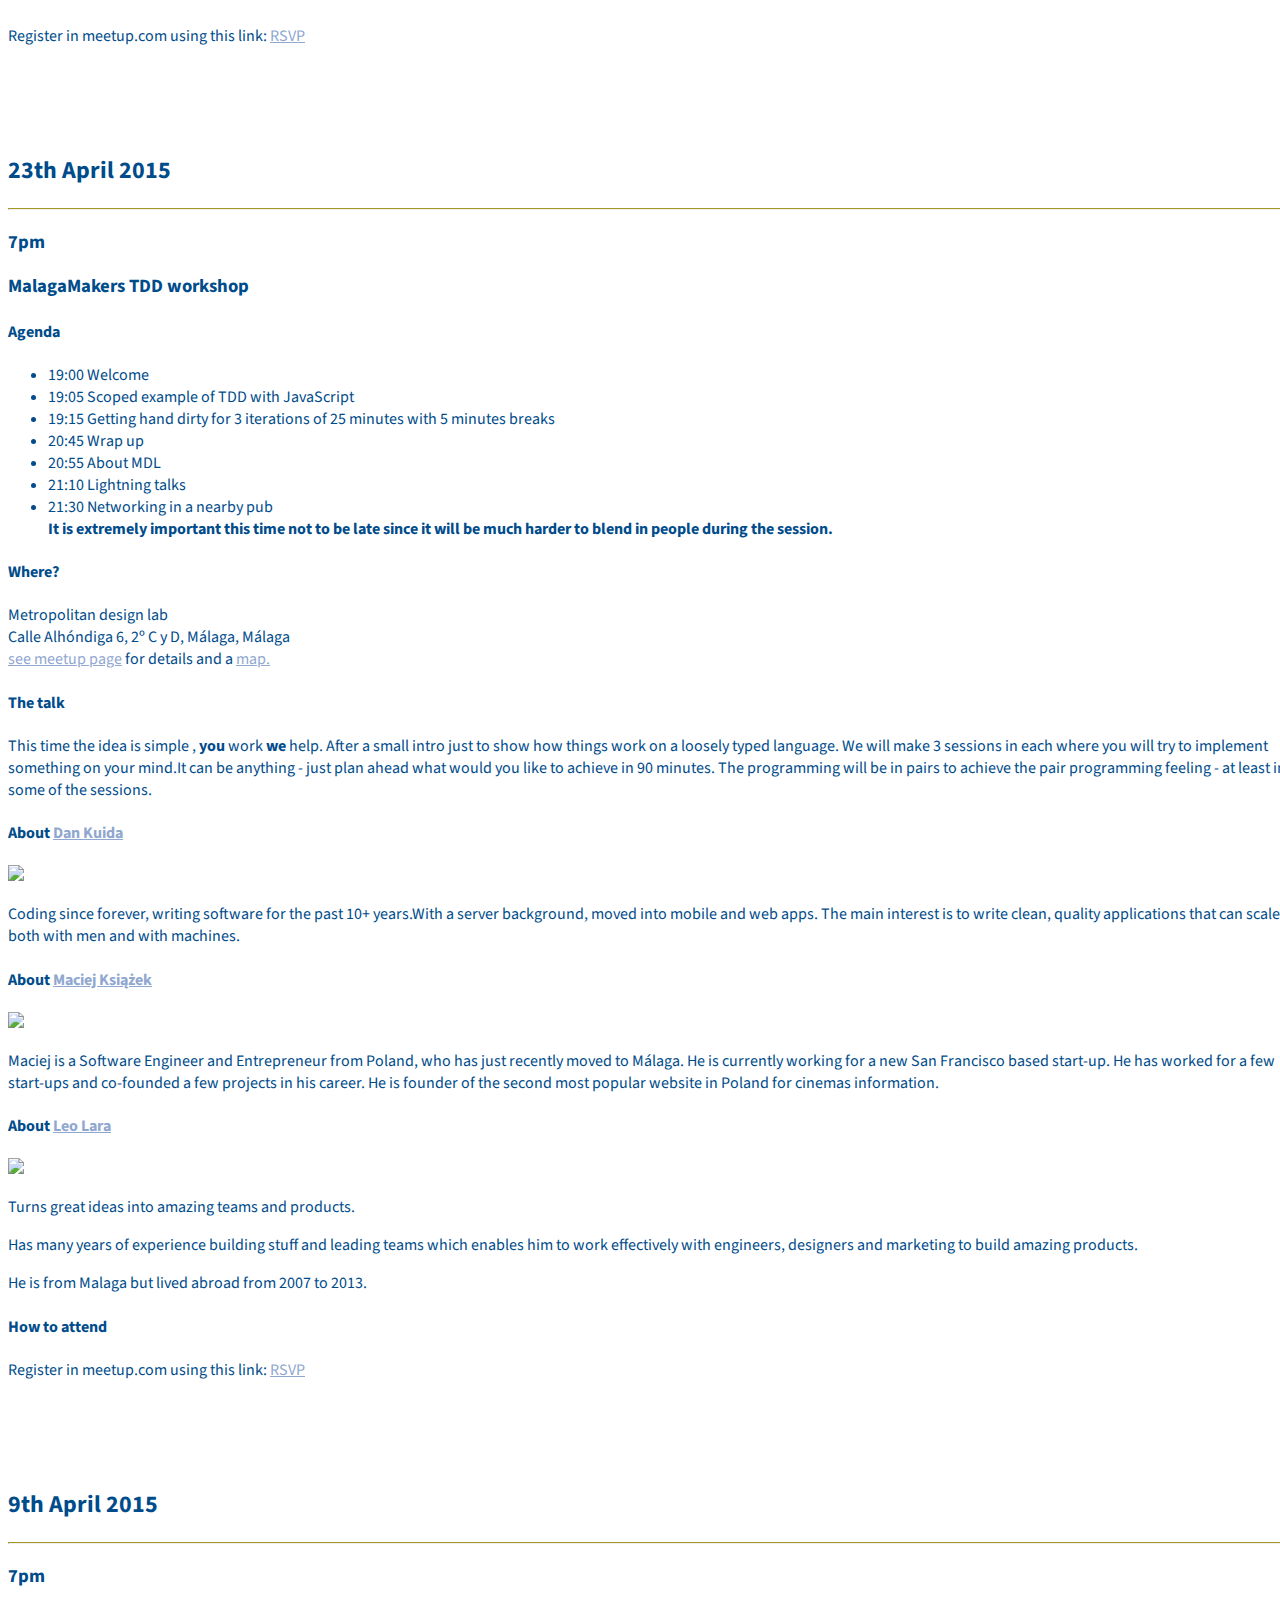
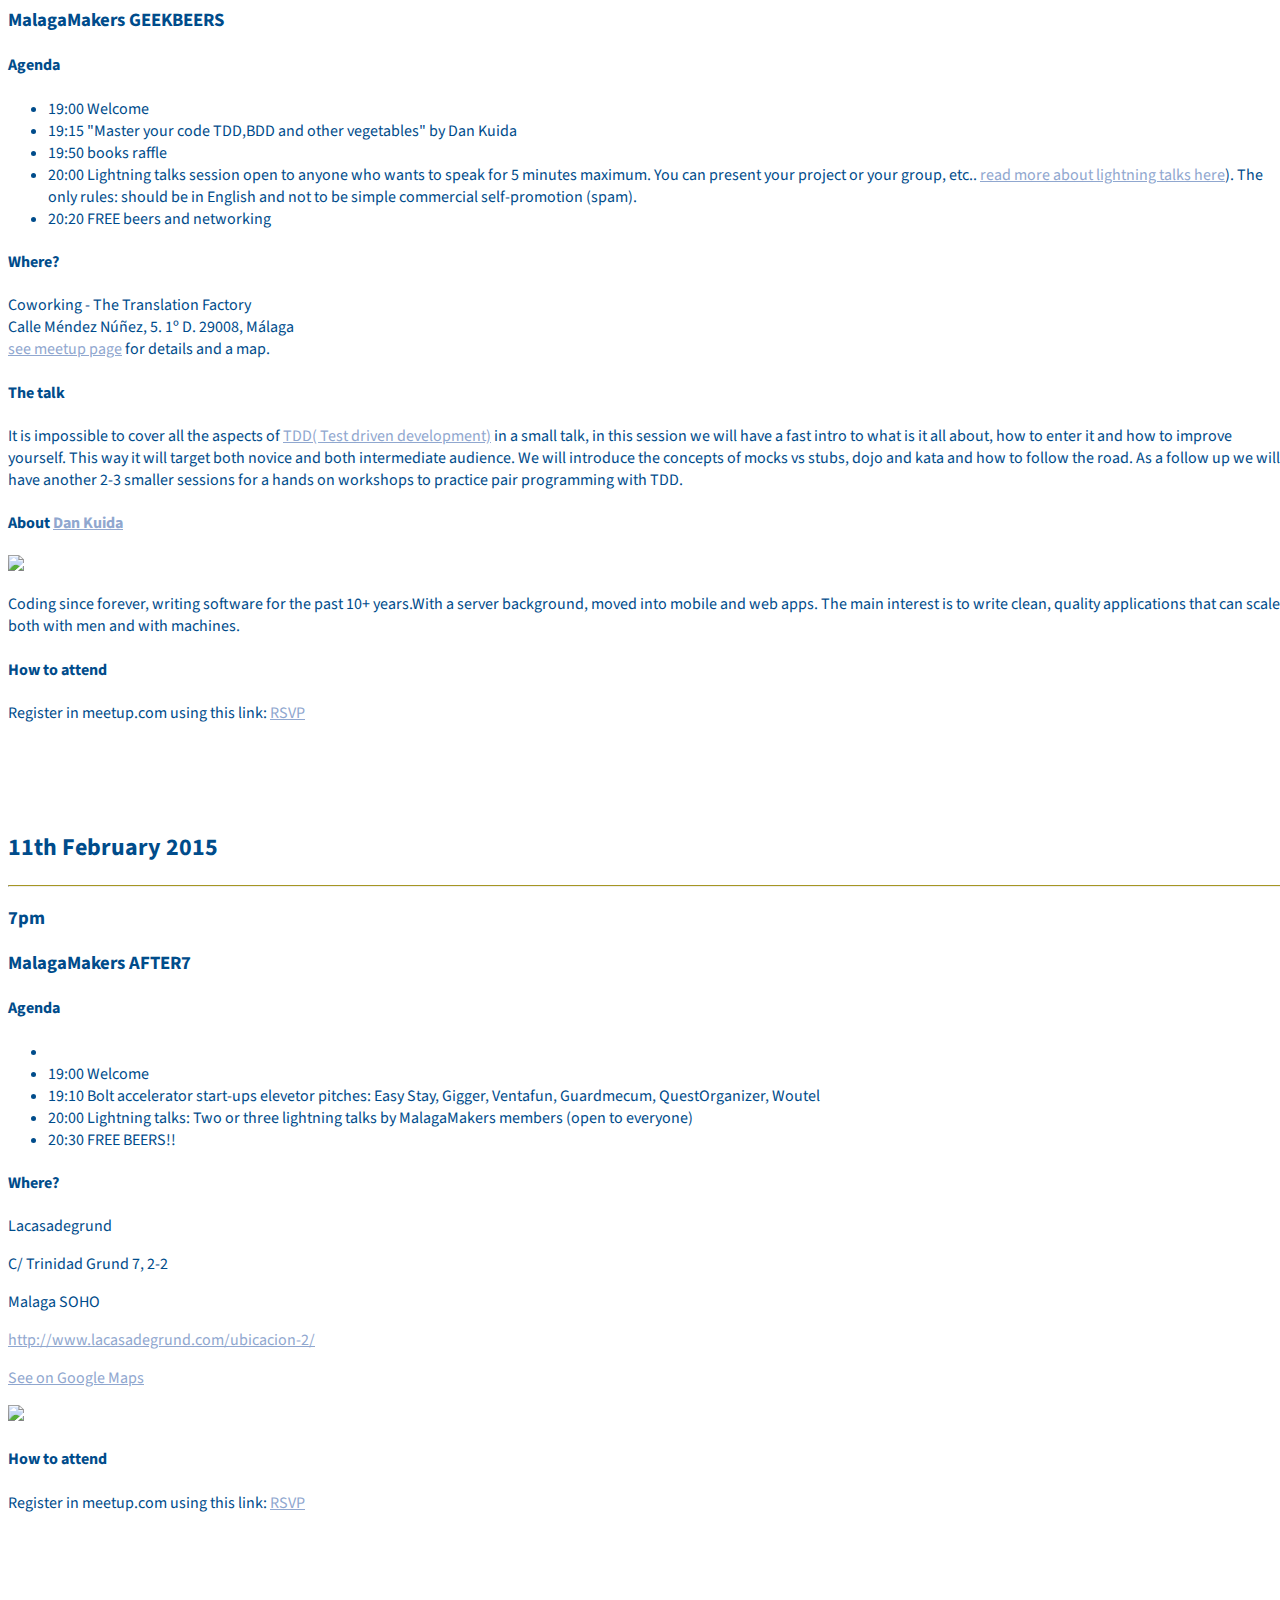
==== commit 1ff158c0: "Update upcoming and previous event." ====
--- a/previous_events.html
+++ b/previous_events.html
@@ -78,6 +78,92 @@
 		</div>
 	</section>
 
+<!--   Template for moving last "upcoming event" in index.html into here:
+    <section id="YYYYMMDD">
+        <div class="container"> -->
+<!--       *** Paste here `<div class="row">` from last event ***  -->
+<!--    </div>
+    </section>
+  -->
+
+    <section id="20160128">
+        <div class="container">
+
+            <div class="row">
+
+                <div class="col-md-12">
+                    <h2>28th January 2016</h2>
+                    <hr/>
+                </div>
+                <div class="col-md-1">
+                    <h3>7pm</h3>
+                </div>
+                <div class="col-md-10">
+                    <h3>Frontend Makers - Making usability, design & frontend work together</h3>
+
+                    <div class="row">
+                        <div class="col-md-7">
+                            <p>
+                            Malaga Makers is creating a new series of events targeted mainly to all the people working in the different parts of the apps and webapps frontend, <strong>Frontend Makers</strong>.
+                            </p>
+                            <p>
+                            The talks will be targeted mainly to designers, experts in user experience and frontend developers interested on learning new skills, though everyone will be welcomed.
+                            </p>
+                            <p>
+                            As always we will be having free beers and wine for the networking!
+                            </p>
+                        </div>
+                    </div>
+
+                    <h4>Where?</h4>
+                    <div class="row">
+                        <div class="col-md-7">
+                            <p>
+                                <a href="https://www.google.com/maps/place/Calle+Bodegueros,+21,+29006+M%C3%A1laga,+Spain/@36.7053557,-4.4504868,17z/data=!3m1!4b1!4m2!3m1!1s0xd72f77b45adf92b:0x753c7f428d3137fa?hl=en">Edificio Luxfor, Bloque 1</a><br>
+                                C. Bodegueros, 21 29006 Málaga
+                            </p>
+                        </div>
+                    </div>
+
+                    <h4>About <a href="https://es.linkedin.com/in/rafa-d-latorre-lópez-villalta-48438728">Rafa Latorre</a></h4>
+
+                    <div class="row">
+                        <div class="col-md-2">
+                            <div class="testimonials-item">
+                                <a href="https://es.linkedin.com/in/rafa-d-latorre-lópez-villalta-48438728"><img class="img-testimonials img-responsive" src="img/rafa_bn.jpg"></a>
+                            </div>
+                        </div>
+                        <div class="col-md-7">
+                            <p>
+                            Rafa Latorre is UX chief and lead frontend developer at <a href="http://www.tolq.com/">Tolq.com</a> with more than 9 years of experience tackling user interface challenges.
+                            </p>
+                        </div>
+                    </div>
+
+                    <h4>Session</h4>
+                    <div class="row">
+                        <div class="col-md-7">
+                            <p>
+                            Three main roles are involved in the creation of the frontend of a good application:  the usability expert, the visual designer and the frontend developer.
+                            </p>
+                            <p>
+                            Those different roles can be taken care by one or more people but way too often the needs and requirements of each one of them clash with horrible consequences leading to arguments, poor specs, frustrations and slow development.
+                            </p>
+                            <p>
+                            In this talk we will go through a story based on true events involving said roles that ended in a huge waste of time and a really disappointing design. After that we will go through the insights gained from the experience and the steps to make those roles play well along.
+                            </p>
+                        </div>
+                    </div>
+
+                    <h4>How to attend</h4>
+                    <p>Register in meetup.com using this link: <a href="http://www.meetup.com/MalagaMakers/events/227608792/">RSVP</a></p>
+
+                </div>
+
+            </div> <!-- /.row -->
+        </div>
+    </section>
+
     <section id="20160121">
         <div class="container">
 
@@ -138,6 +224,7 @@
 
 	<section id="20151222">
 		<div class="container">
+
         <div class="row">
 
             <div class="col-md-12">
@@ -204,7 +291,7 @@
 
                 <strong>As this is our first event outside of Malaga
 
-                Please be kind to the nature and to others, if you are coming by car invite others to a ride on 
+                Please be kind to the nature and to others, if you are coming by car invite others to a ride on
                 blbla car(<a href="https://play.google.com/store/apps/details?id=com.comuto&hl=en">android</a>
                 or <a href="https://www.google.es/url?sa=t&rct=j&q=&esrc=s&source=web&cd=1&cad=rja&uact=8&ved=0ahUKEwjH6ceQk-HJAhVCvxoKHe3CB_wQFggiMAA&url=https%3A%2F%2Fitunes.apple.com%2Fes%2Fapp%2Fblablacar-trusted-ridesharing%2Fid341329033%3Fl%3Den%26mt%3D8&usg=AFQjCNFWSET14xGMvuvD0YlJLlxO4yNEkg&sig2=VGkXCjOa4MABVbQFeQurpQ">iphone</a>)
                 or with wego(<a href="https://play.google.com/store/apps/details?id=com.nestech.sagacity&hl=en">android </a>or <a href="https://www.google.es/url?sa=t&rct=j&q=&esrc=s&source=web&cd=2&ved=0ahUKEwjM68qv--DJAhVCzxQKHVH1CWIQFgglMAE&url=https%3A%2F%2Fitunes.apple.com%2Fnl%2Fapp%2Fwego-social-transport%2Fid866080160%3Fmt%3D8&usg=AFQjCNHM3ZP5YDrBSMK1DmfgpF6b_eBdyg&sig2=MY5NjKJXBFqxJ5flohWVbQ&bvm=bv.110151844,d.d24&cad=rja">iphone</a>)
@@ -1112,4 +1199,3 @@
 </body>
 
 </html>
-
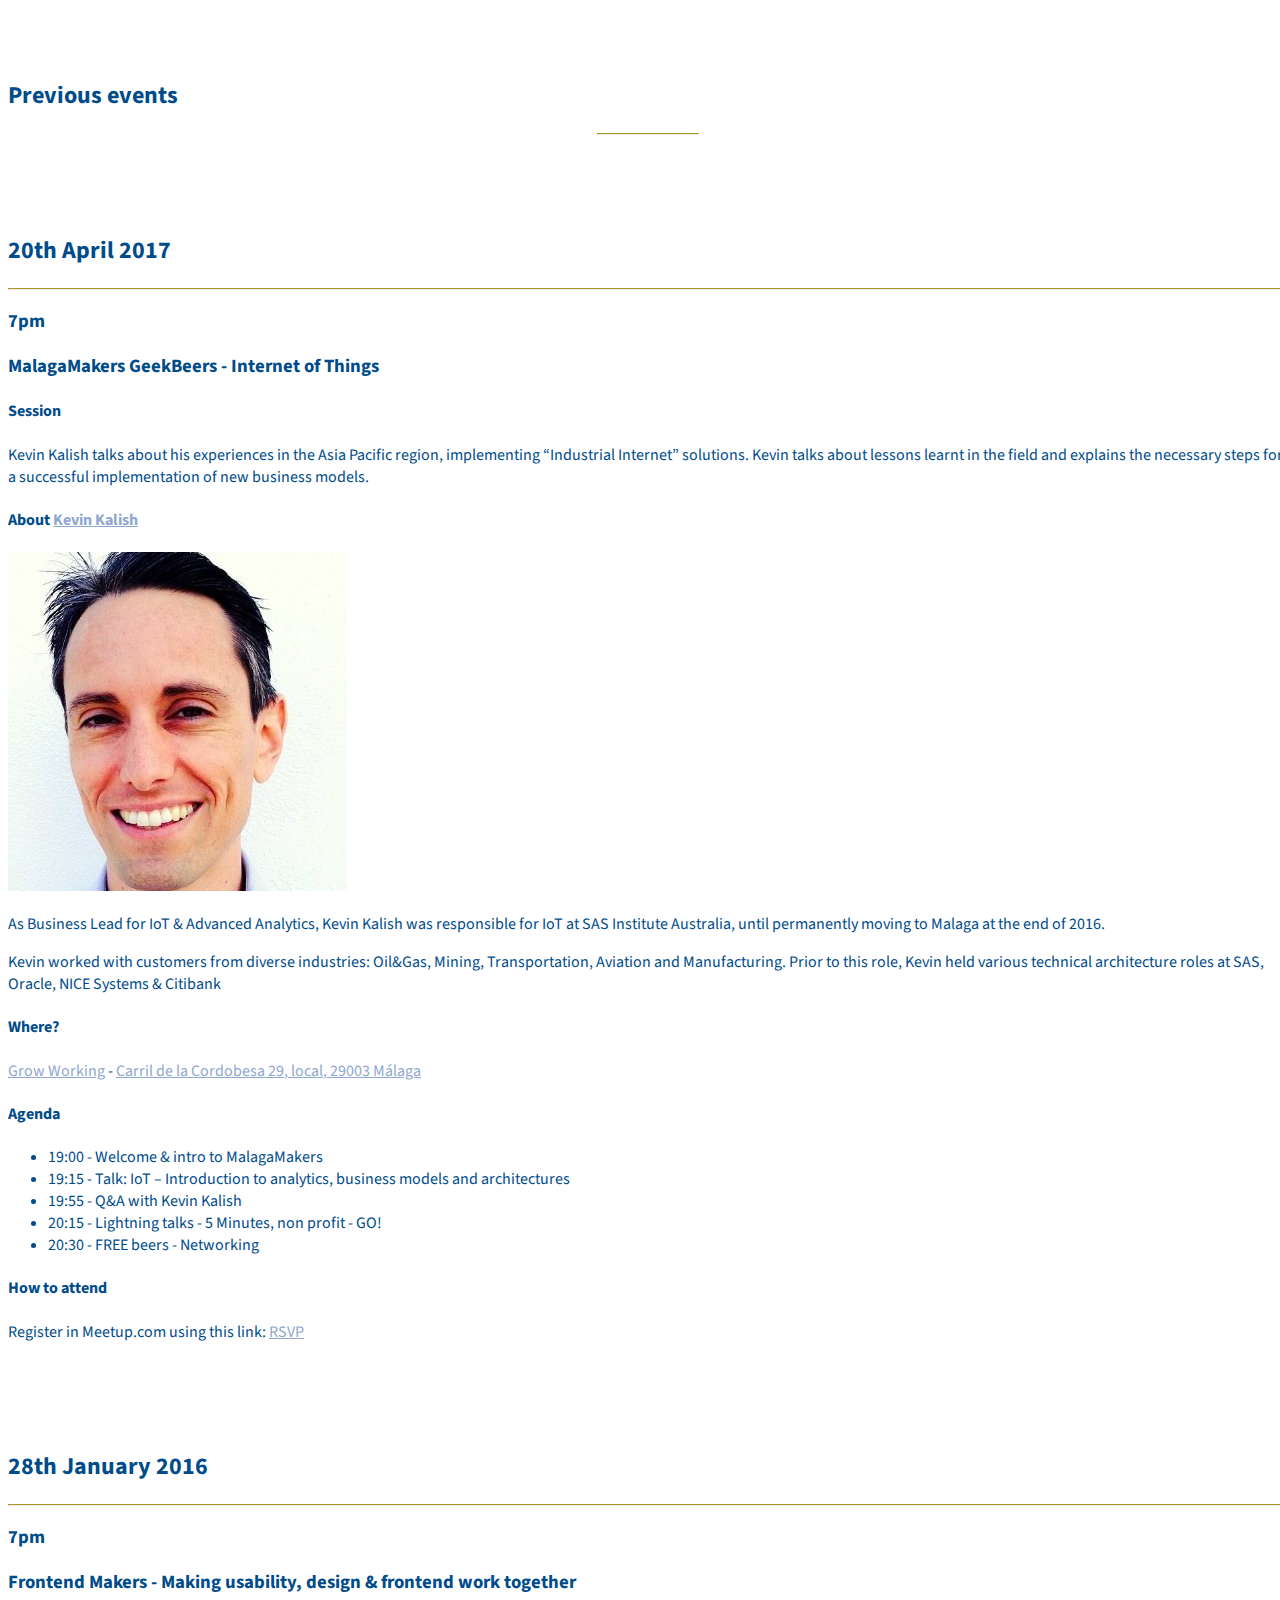
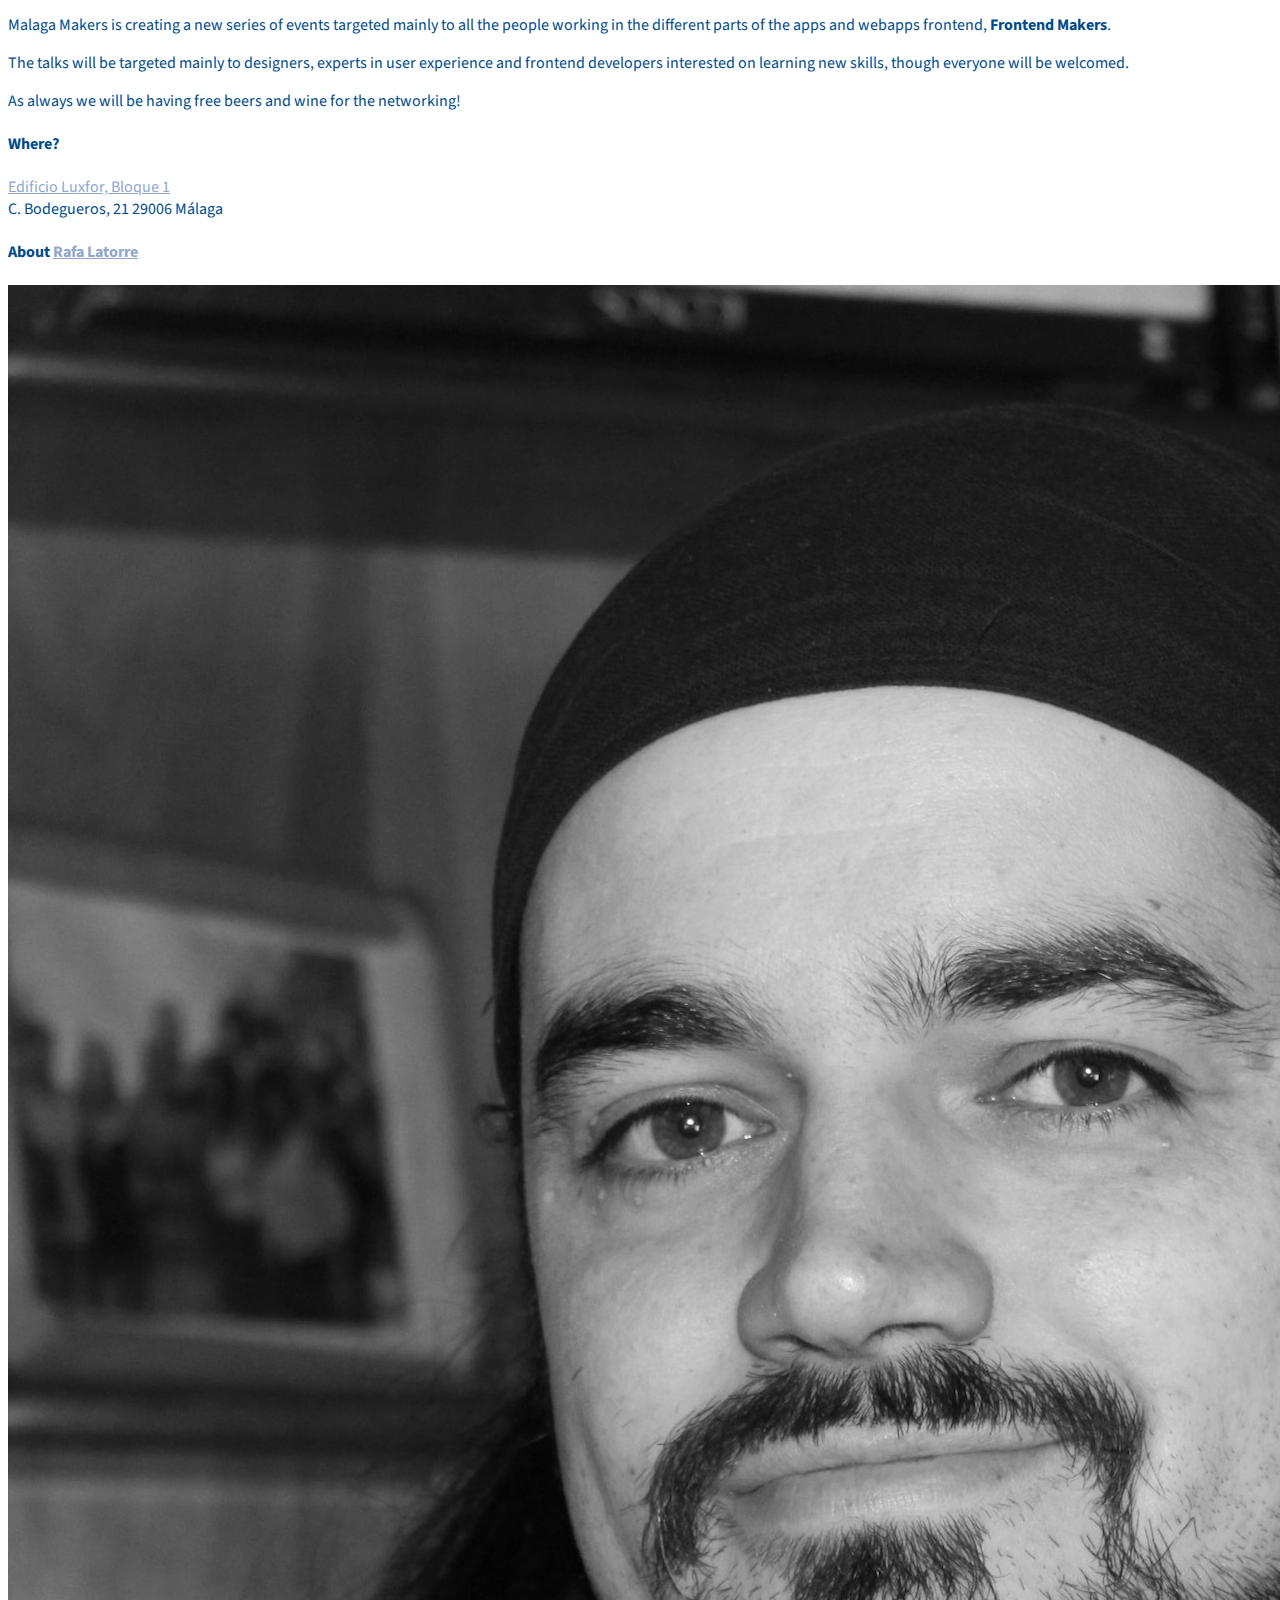
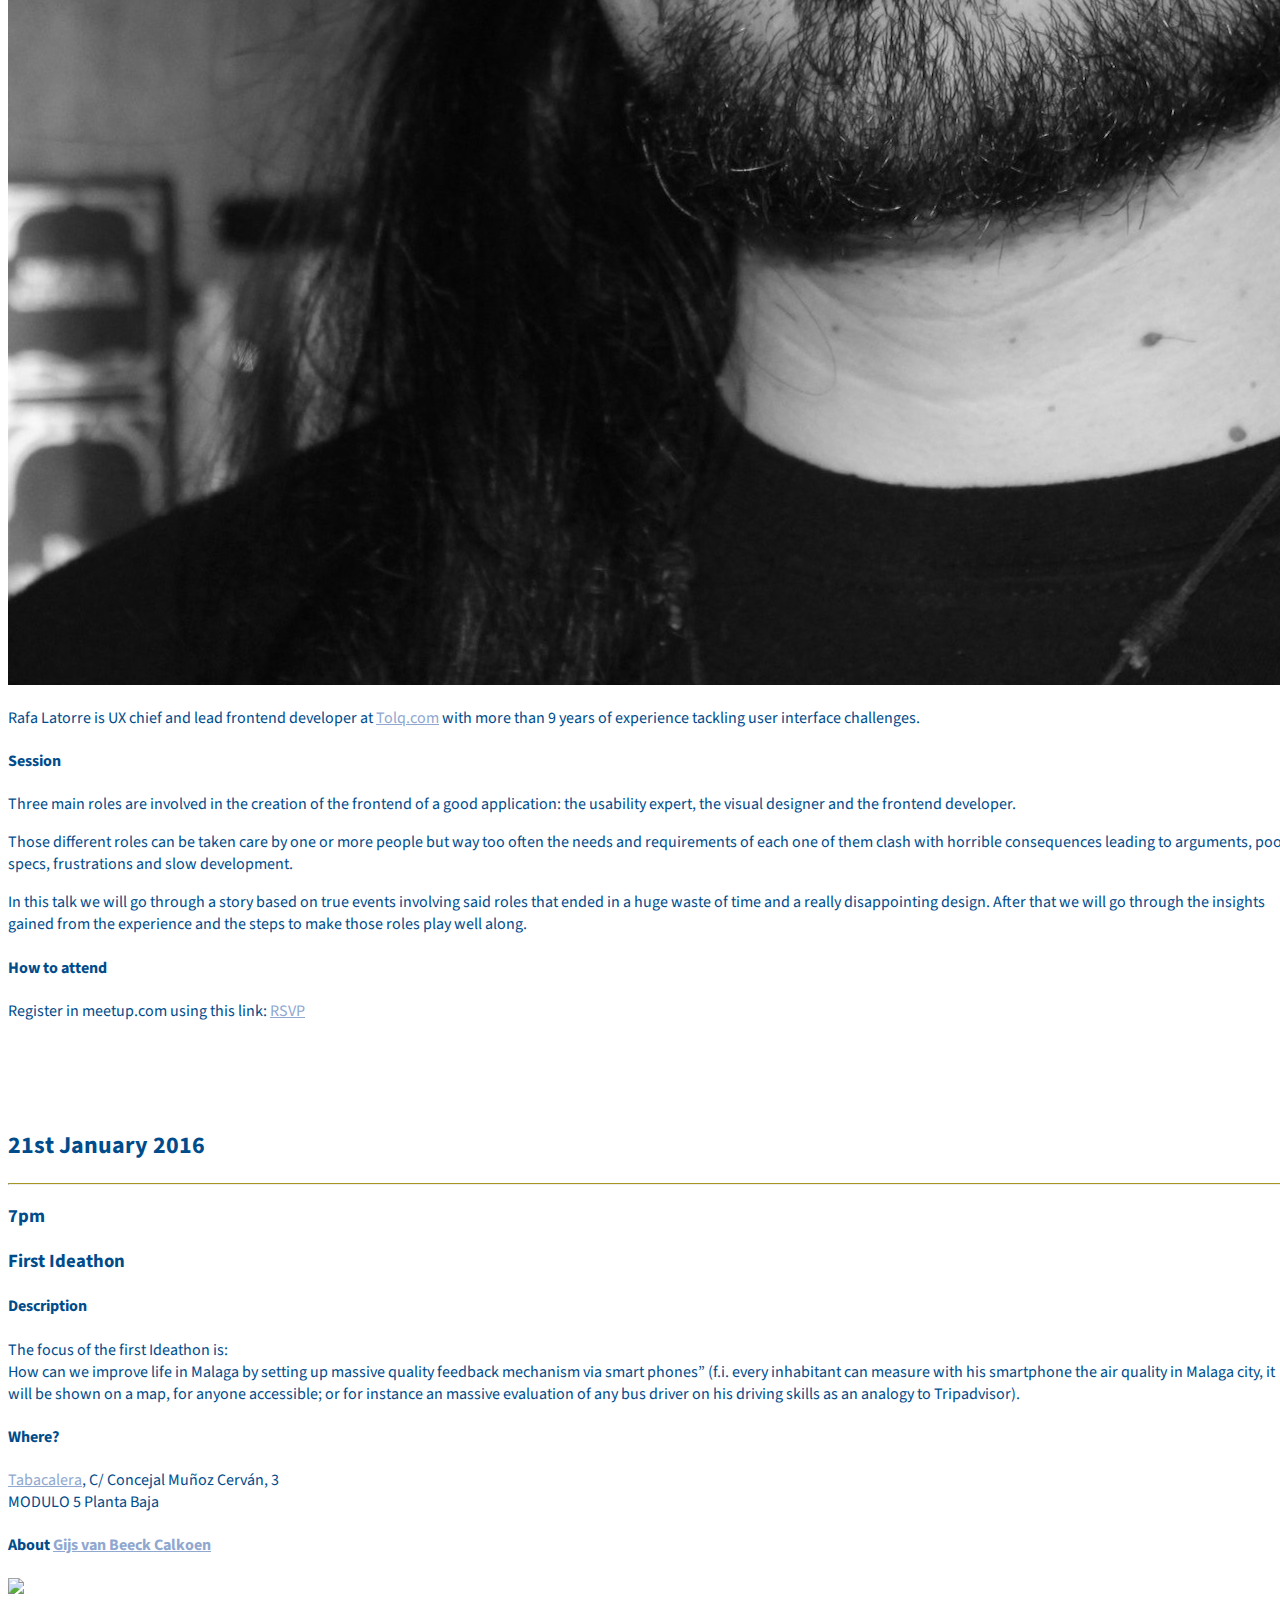
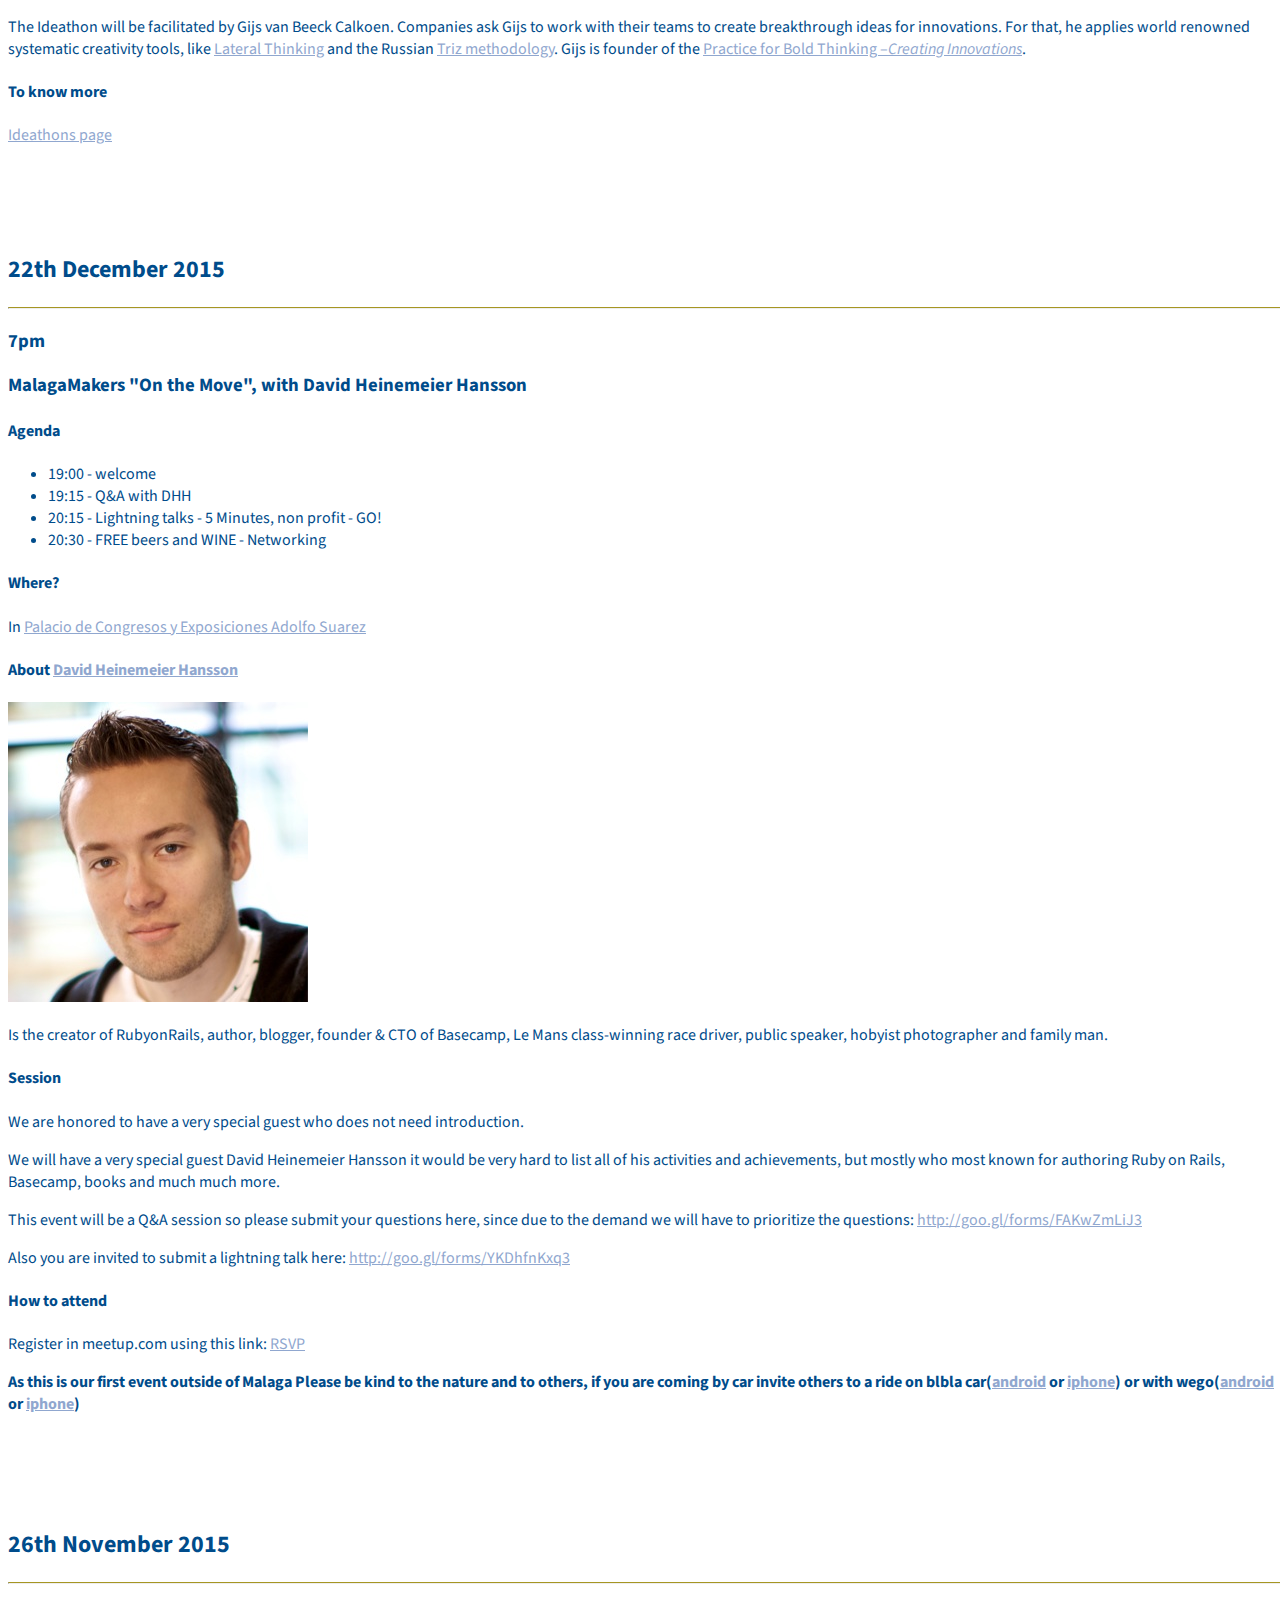
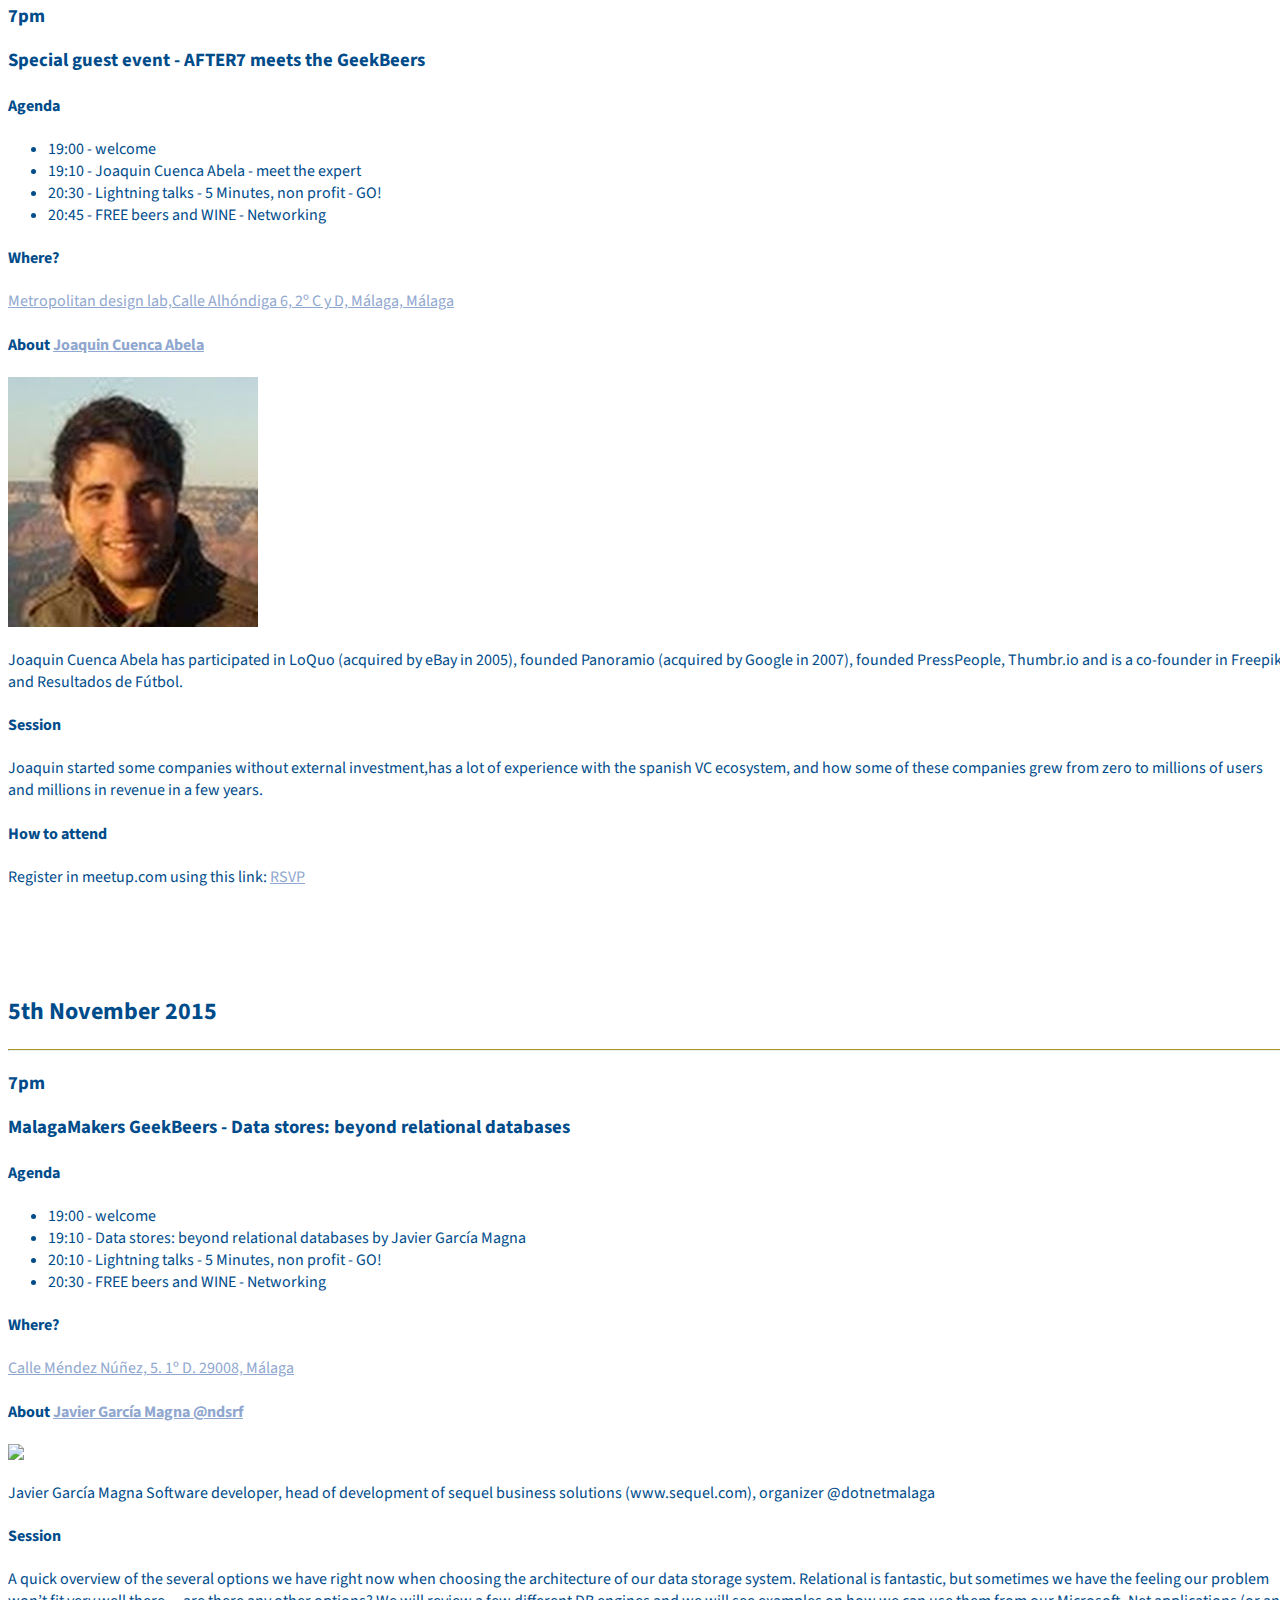
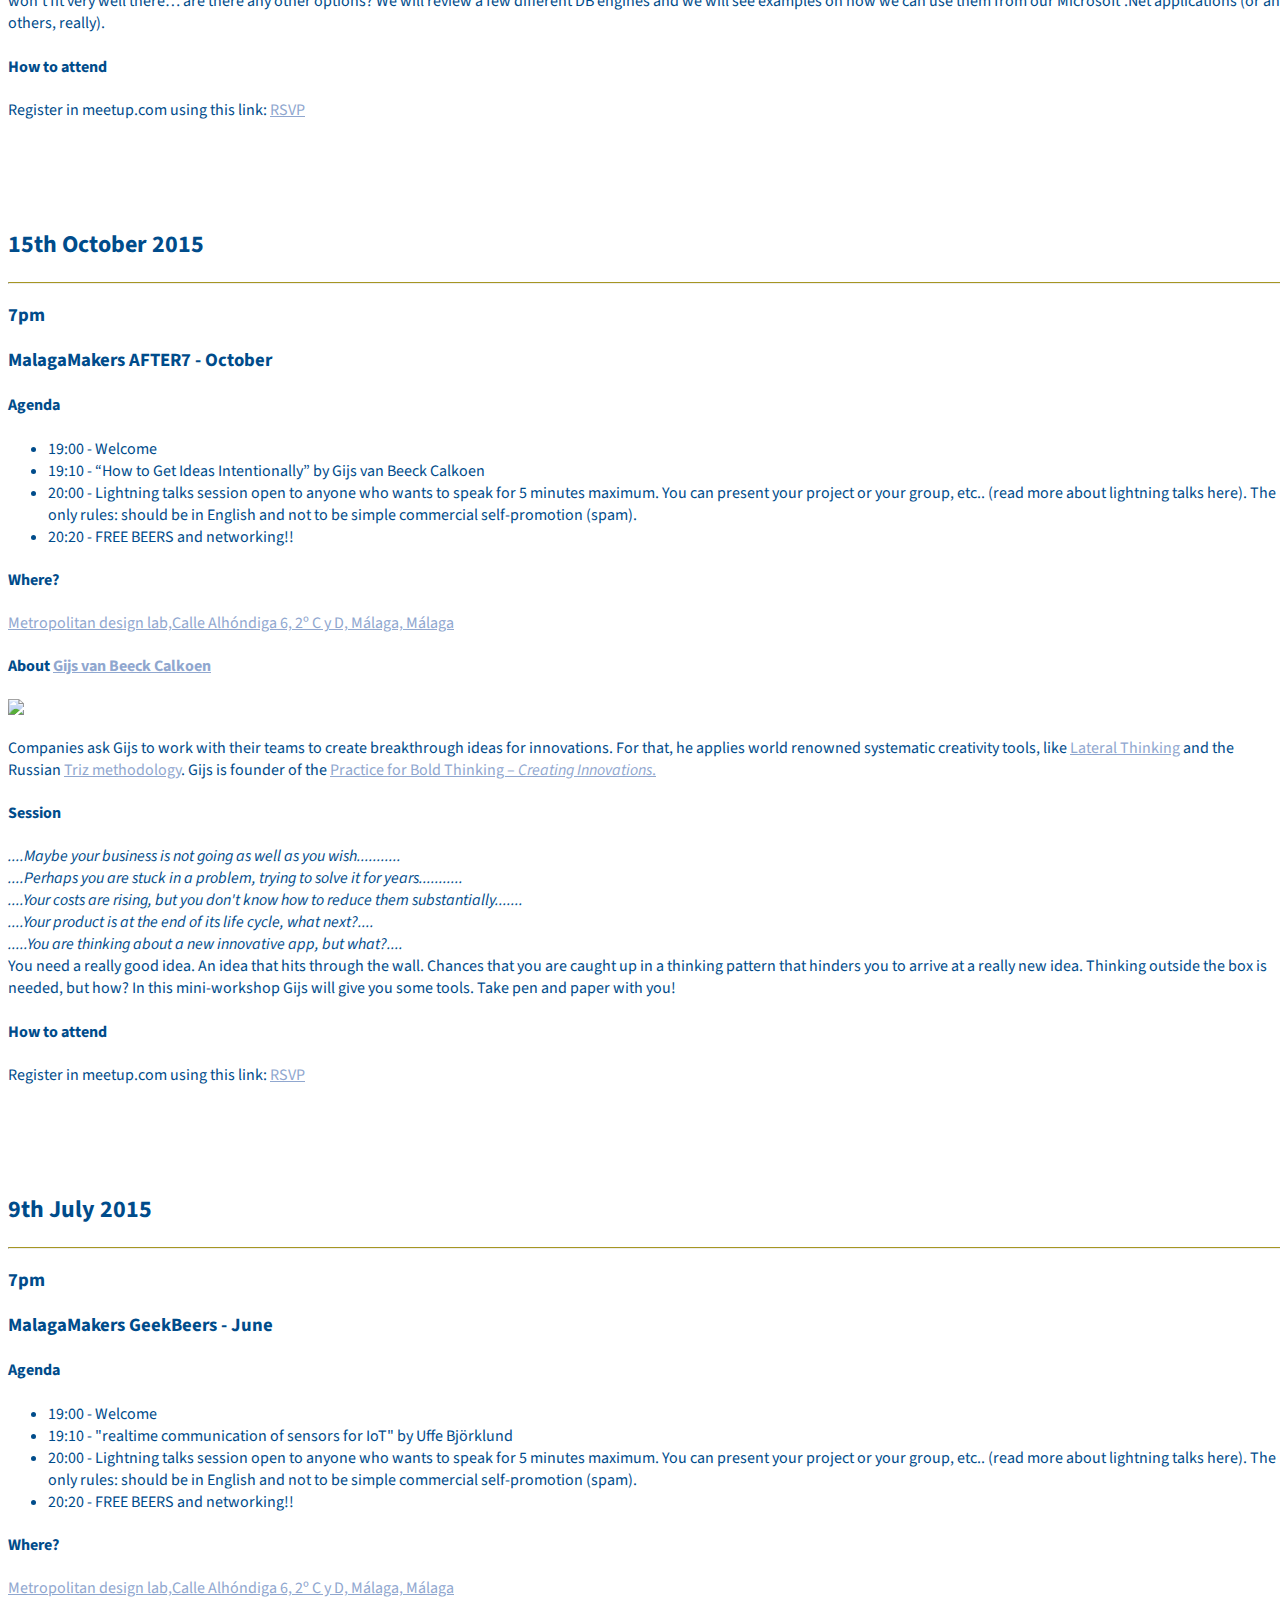
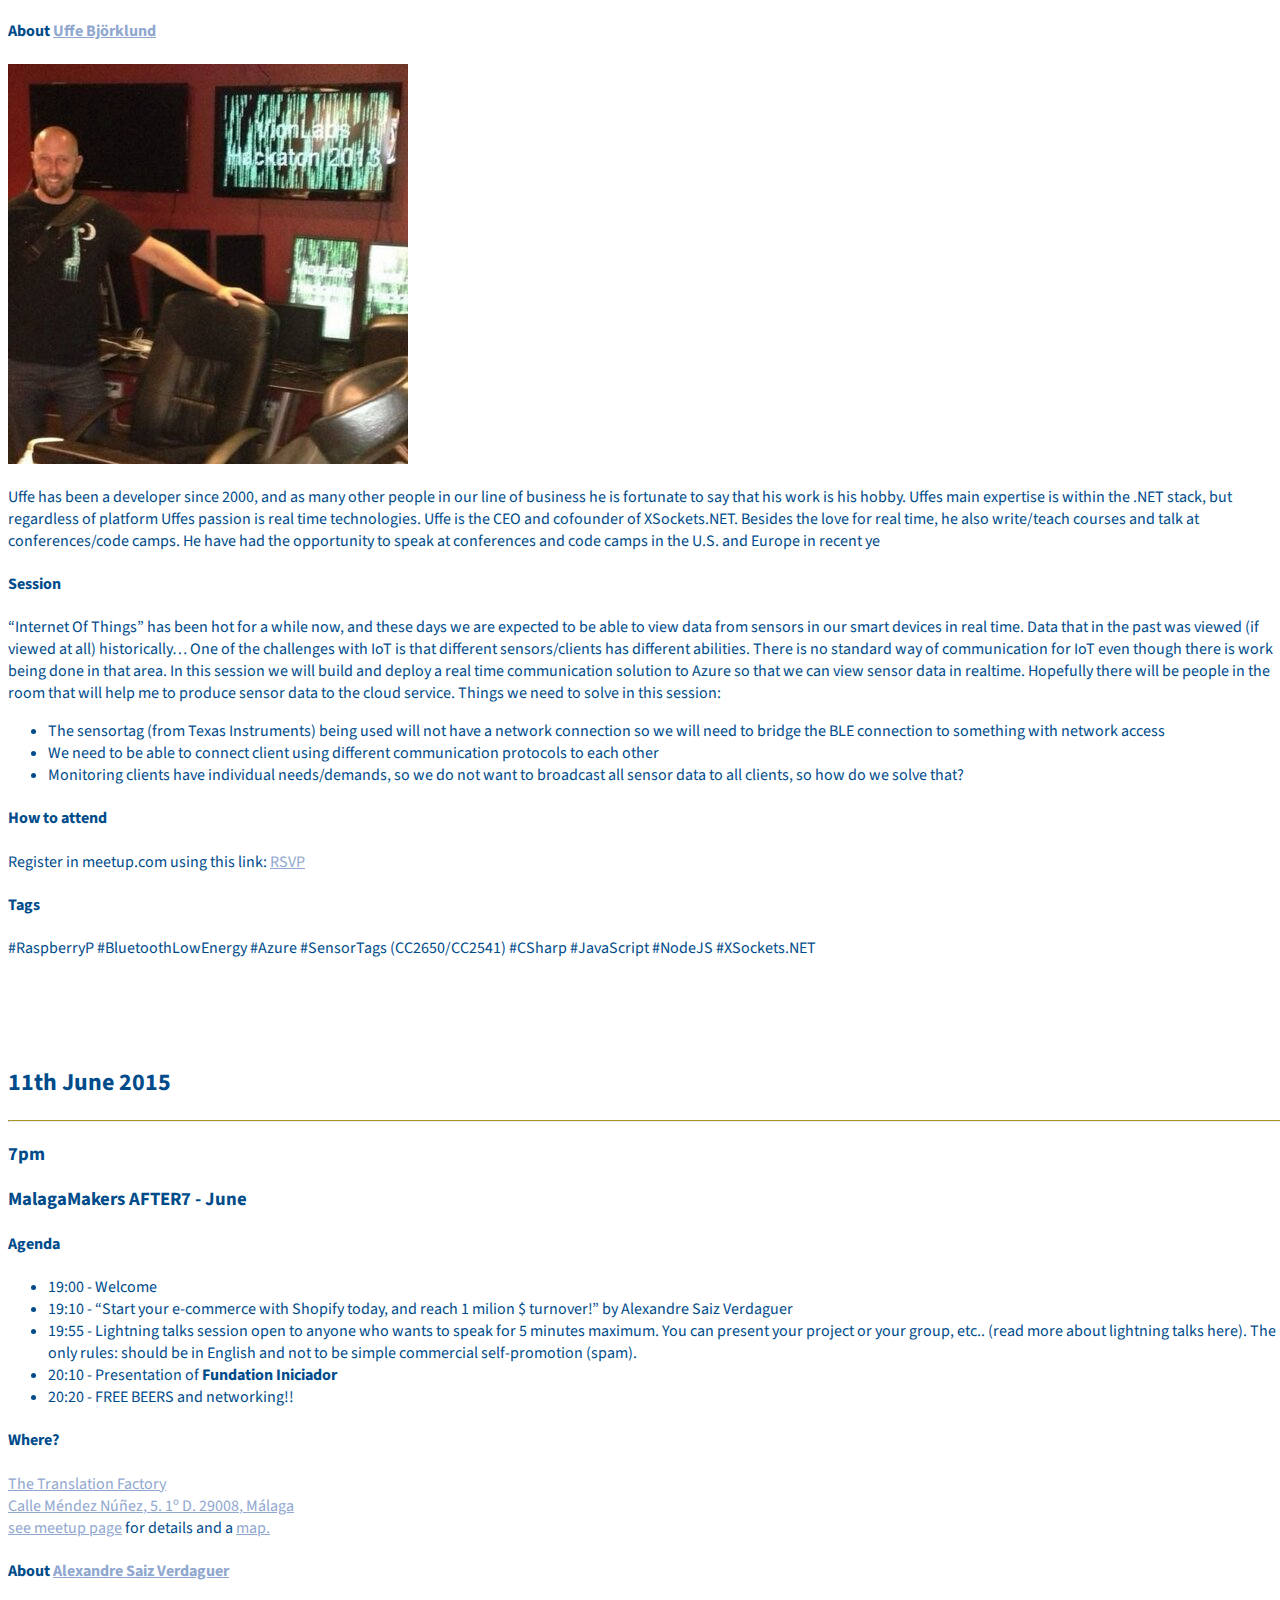
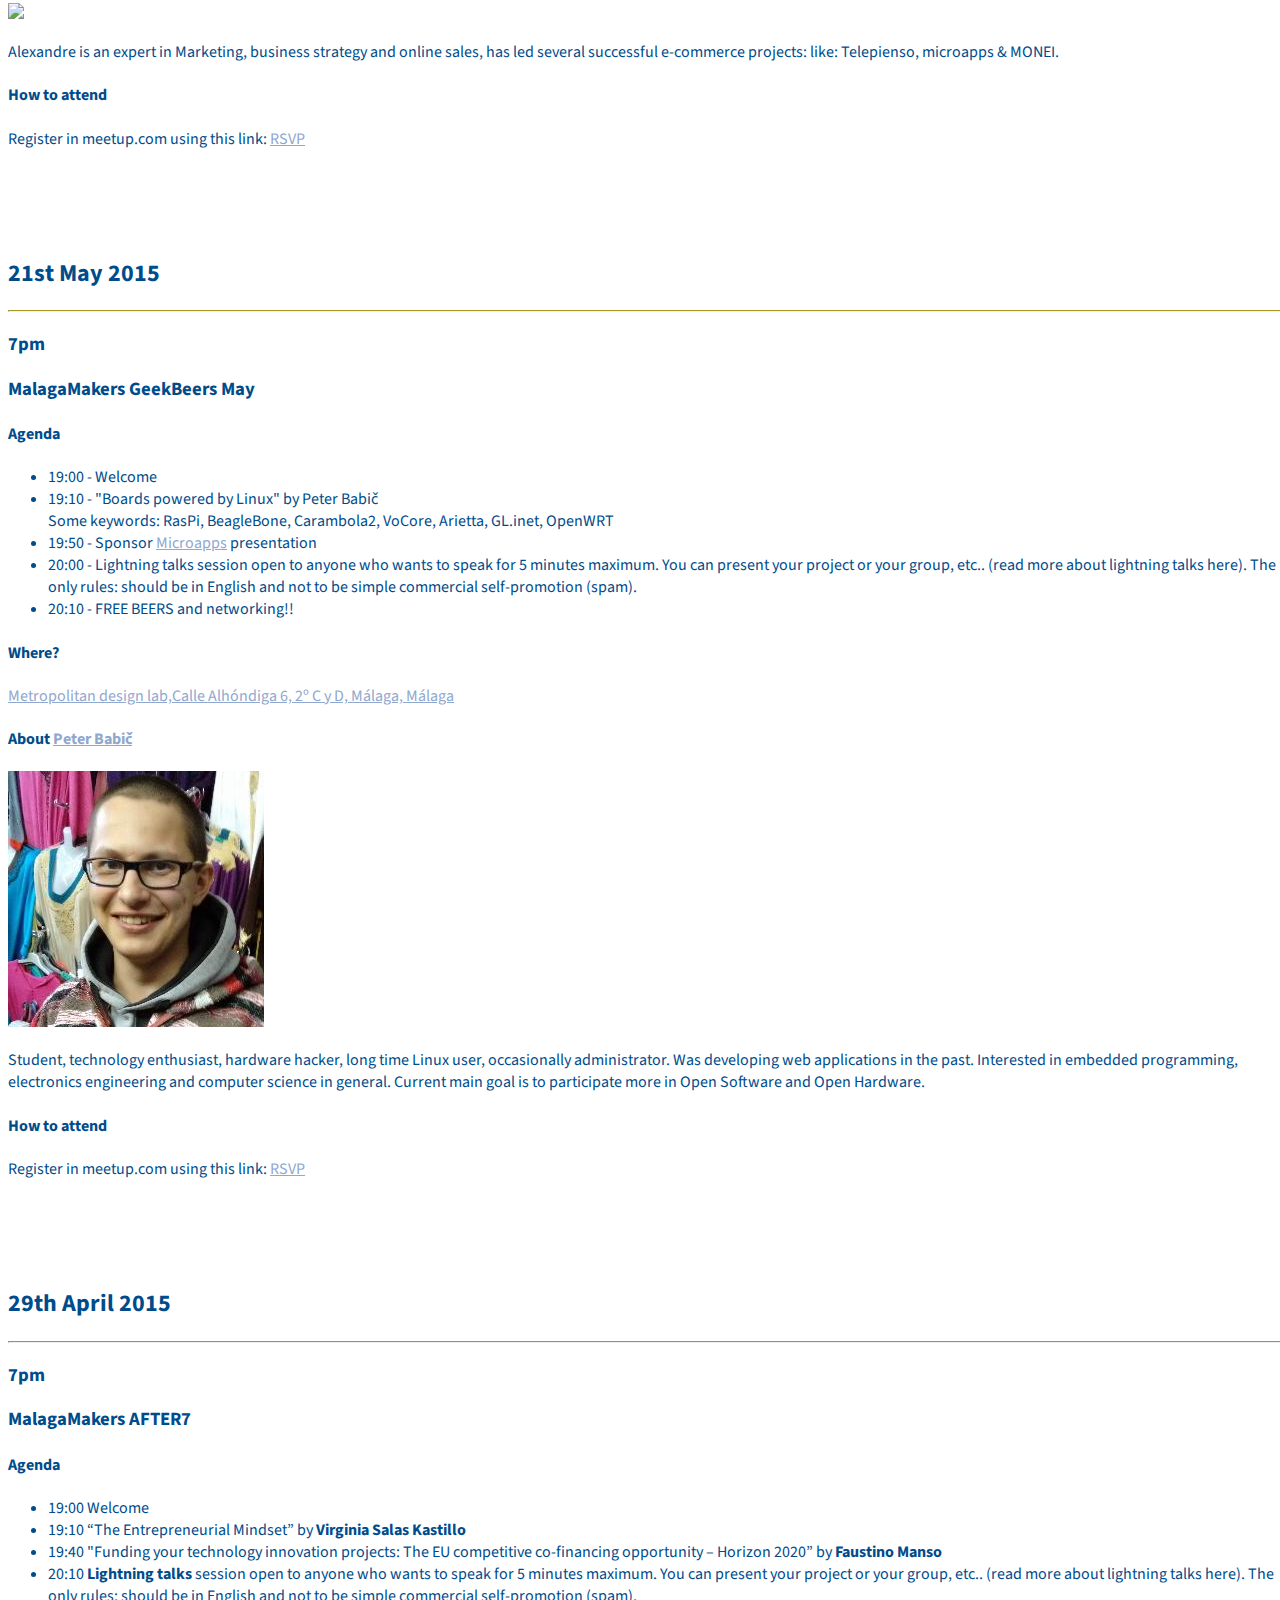
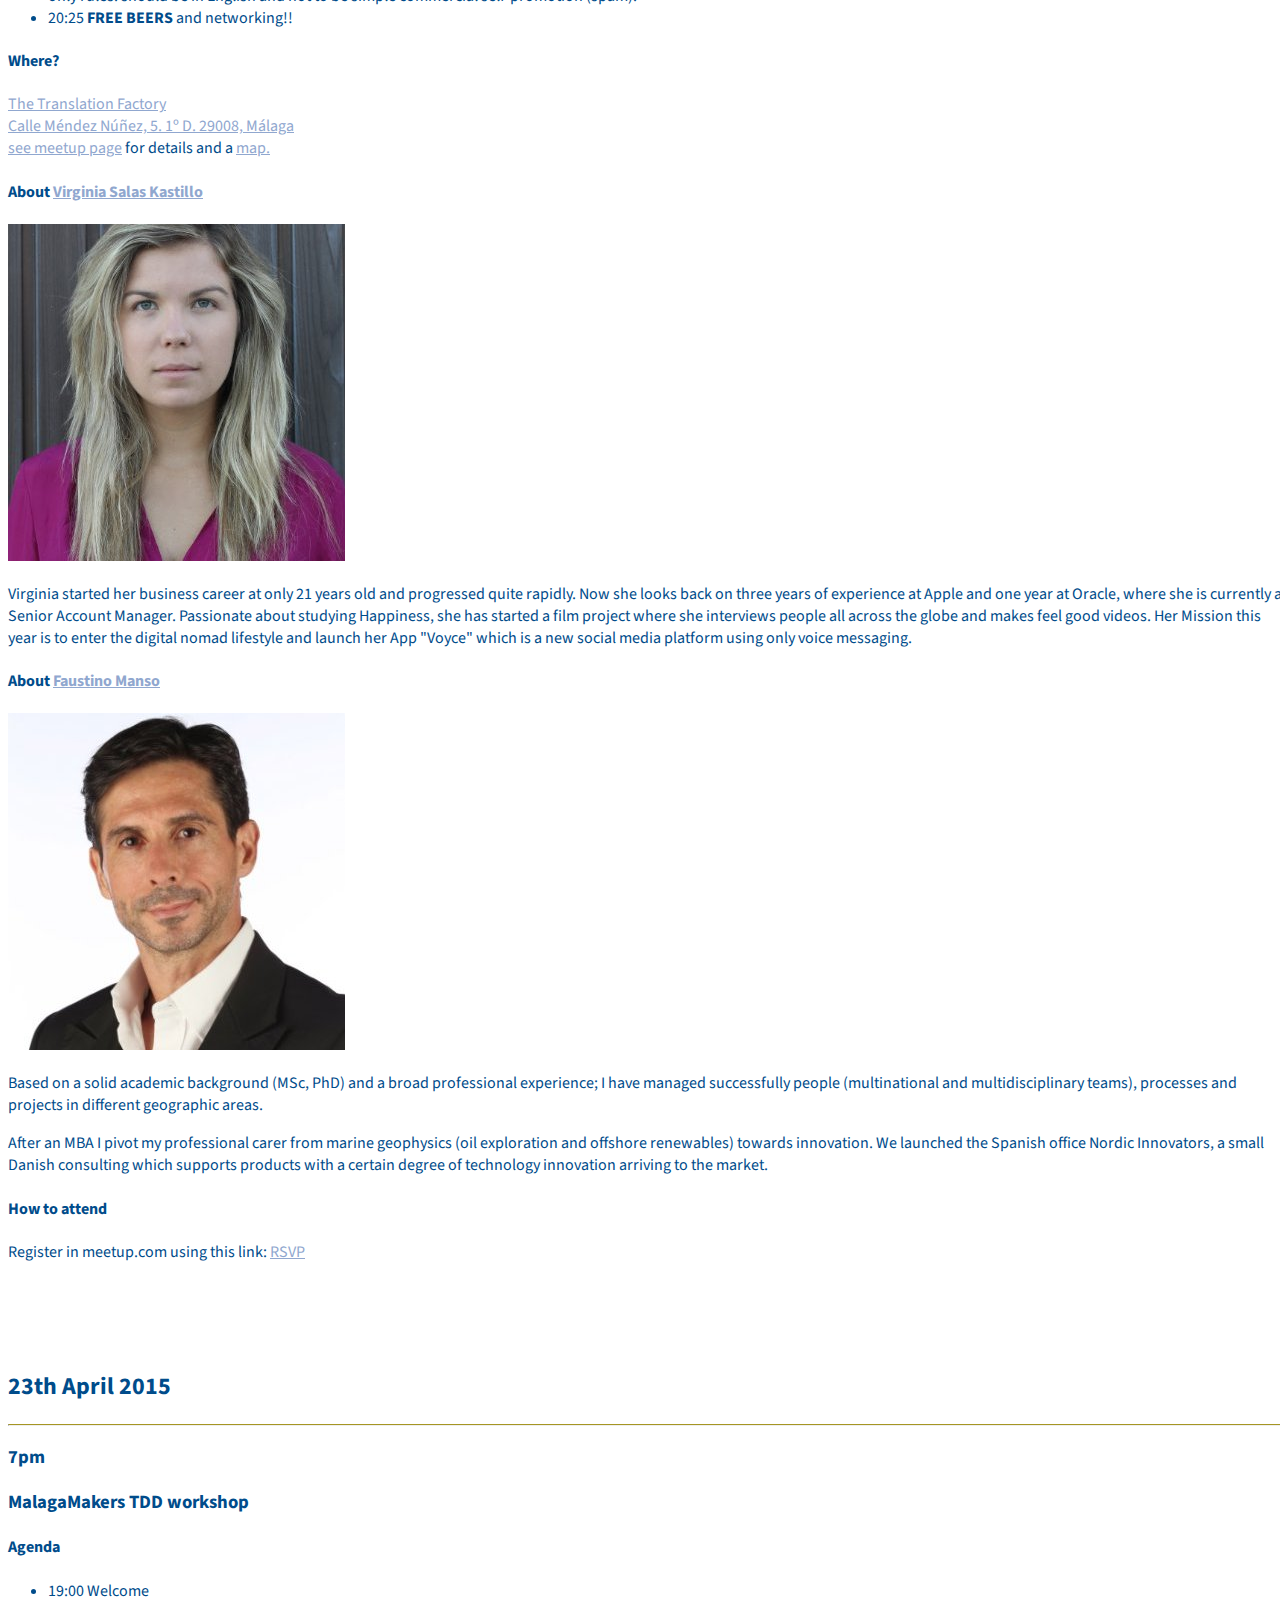
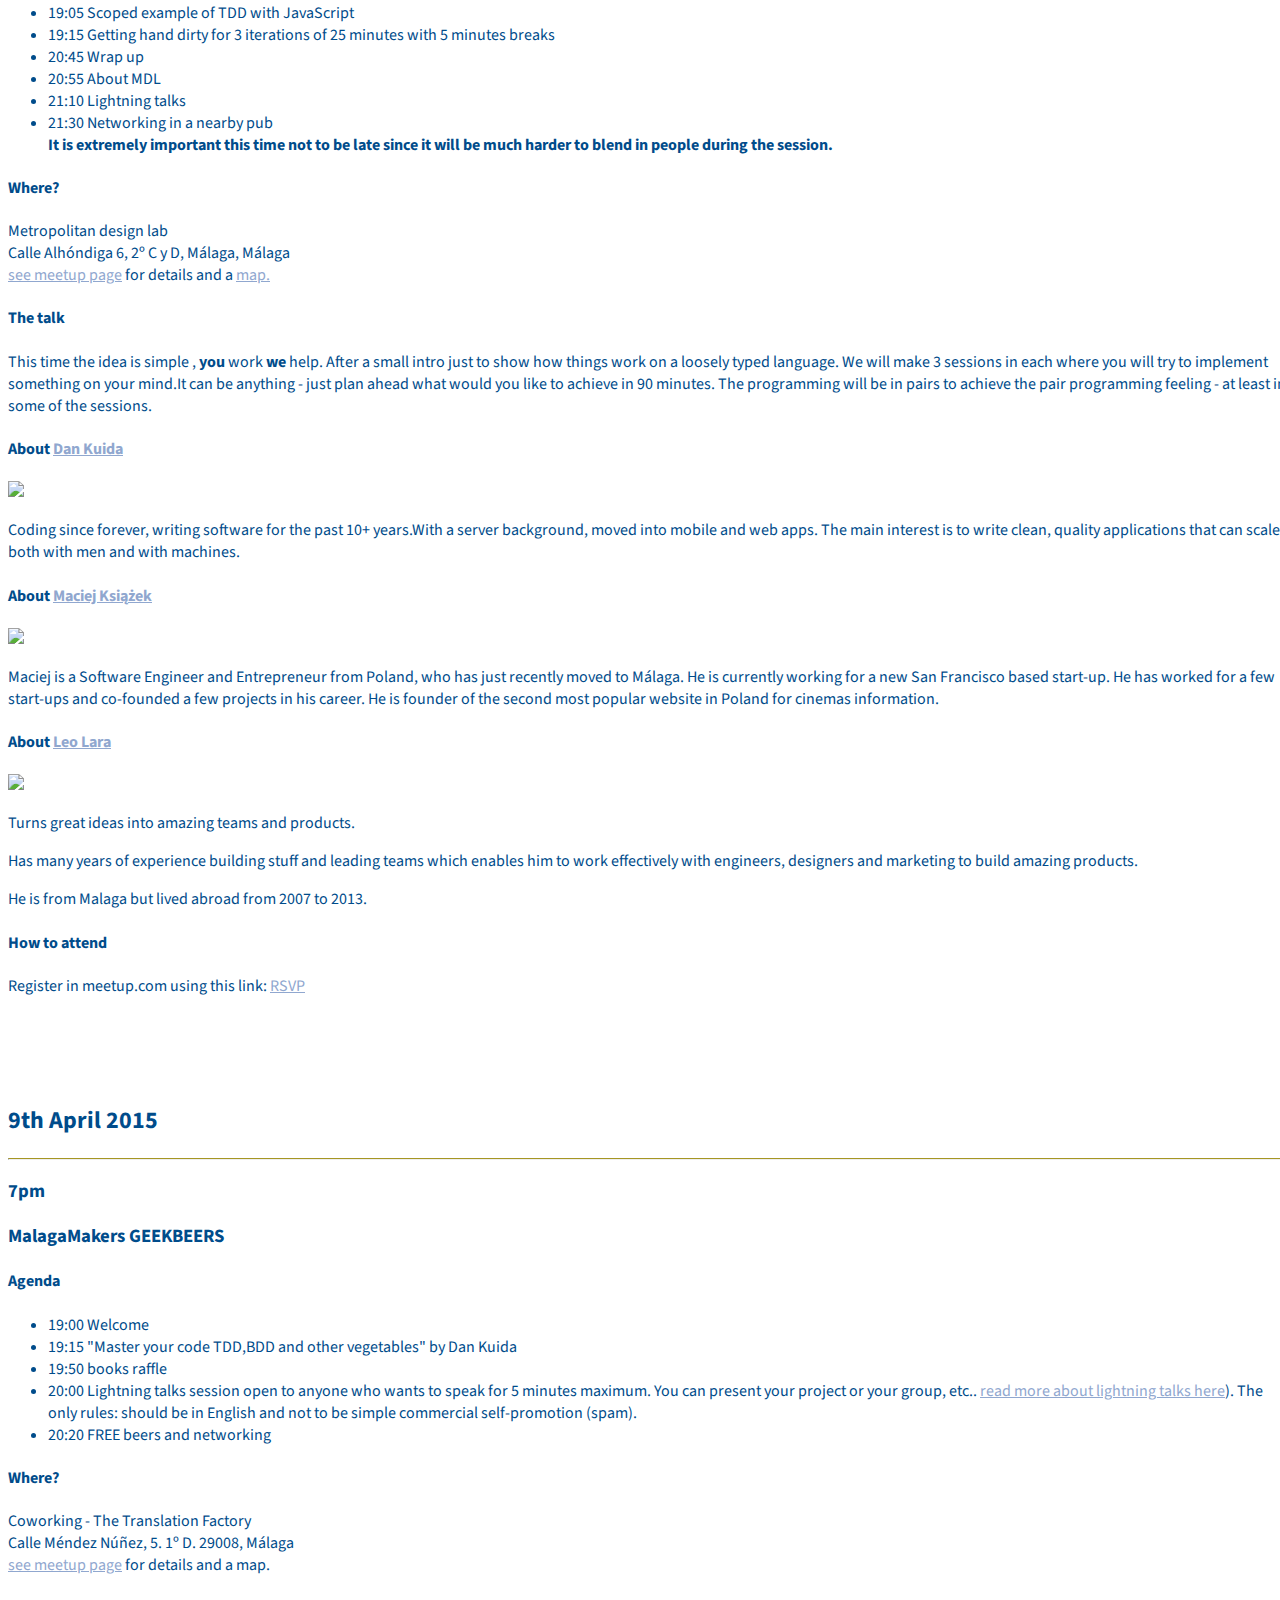
==== commit 2ff38636: "Move Kevin's IoT event to previous events." ====
--- a/previous_events.html
+++ b/previous_events.html
@@ -78,153 +78,213 @@
 		</div>
 	</section>
 
-<!--   Template for moving last "upcoming event" in index.html into here:
-    <section id="YYYYMMDD">
-        <div class="container"> -->
-<!--       *** Paste here `<div class="row">` from last event ***  -->
-<!--    </div>
-    </section>
-  -->
-
-    <section id="20160128">
+  <!--   Template for moving last "upcoming event" in index.html into here:
+      <section id="YYYYMMDD">
+          <div class="container"> -->
+  <!--       *** Paste here `<div class="row">` from last event ***  -->
+  <!--    </div>
+      </section>
+    -->
+      <section id="20170420">
         <div class="container">
-
-            <div class="row">
-
+          <div class="row">
                 <div class="col-md-12">
-                    <h2>28th January 2016</h2>
+                    <h2>20th April 2017</h2>
                     <hr/>
                 </div>
                 <div class="col-md-1">
                     <h3>7pm</h3>
                 </div>
                 <div class="col-md-10">
-                    <h3>Frontend Makers - Making usability, design & frontend work together</h3>
-
-                    <div class="row">
-                        <div class="col-md-7">
-                            <p>
-                            Malaga Makers is creating a new series of events targeted mainly to all the people working in the different parts of the apps and webapps frontend, <strong>Frontend Makers</strong>.
-                            </p>
-                            <p>
-                            The talks will be targeted mainly to designers, experts in user experience and frontend developers interested on learning new skills, though everyone will be welcomed.
-                            </p>
-                            <p>
-                            As always we will be having free beers and wine for the networking!
-                            </p>
-                        </div>
-                    </div>
-
-                    <h4>Where?</h4>
-                    <div class="row">
-                        <div class="col-md-7">
-                            <p>
-                                <a href="https://www.google.com/maps/place/Calle+Bodegueros,+21,+29006+M%C3%A1laga,+Spain/@36.7053557,-4.4504868,17z/data=!3m1!4b1!4m2!3m1!1s0xd72f77b45adf92b:0x753c7f428d3137fa?hl=en">Edificio Luxfor, Bloque 1</a><br>
-                                C. Bodegueros, 21 29006 Málaga
-                            </p>
-                        </div>
-                    </div>
-
-                    <h4>About <a href="https://es.linkedin.com/in/rafa-d-latorre-lópez-villalta-48438728">Rafa Latorre</a></h4>
+                    <h3>Malaga<wbr>Makers Geek<wbr>Beers - Internet of Things</h3>
+                      <h4>Session</h4>
+                      <p>Kevin Kalish talks about his experiences in the Asia Pacific region, implementing “Industrial Internet” solutions. Kevin talks about lessons learnt in the field and explains the necessary steps for a successful implementation of new business models.
+                      </p>
+
+                    <h4>About <a href="https://www.linkedin.com/in/kevin-kalish-3041a44">Kevin Kalish</a></h4>
 
                     <div class="row">
                         <div class="col-md-2">
                             <div class="testimonials-item">
-                                <a href="https://es.linkedin.com/in/rafa-d-latorre-lópez-villalta-48438728"><img class="img-testimonials img-responsive" src="img/rafa_bn.jpg"></a>
+                                <a href="https://www.linkedin.com/in/kevin-kalish-3041a44"><img class="img-testimonials img-responsive" src="img/speakers/kevin-kalish.jpg"></a>
                             </div>
                         </div>
                         <div class="col-md-7">
-                            <p>
-                            Rafa Latorre is UX chief and lead frontend developer at <a href="http://www.tolq.com/">Tolq.com</a> with more than 9 years of experience tackling user interface challenges.
-                            </p>
-                        </div>
-                    </div>
-
-                    <h4>Session</h4>
+                            <p>As Business Lead for IoT &amp; Advanced Analytics, Kevin Kalish was responsible for IoT at SAS Institute Australia, until permanently moving to Malaga at the end of 2016.</p>
+                            <p>Kevin worked with customers from diverse industries: Oil&amp;Gas, Mining, Transportation, Aviation and Manufacturing. Prior to this role, Kevin held various technical architecture roles at SAS, Oracle, NICE Systems &amp; Citibank</p>
+                        </div>
+                    </div>
+
+                    <h4>Where?</h4>
                     <div class="row">
-                        <div class="col-md-7">
-                            <p>
-                            Three main roles are involved in the creation of the frontend of a good application:  the usability expert, the visual designer and the frontend developer.
-                            </p>
-                            <p>
-                            Those different roles can be taken care by one or more people but way too often the needs and requirements of each one of them clash with horrible consequences leading to arguments, poor specs, frustrations and slow development.
-                            </p>
-                            <p>
-                            In this talk we will go through a story based on true events involving said roles that ended in a huge waste of time and a really disappointing design. After that we will go through the insights gained from the experience and the steps to make those roles play well along.
-                            </p>
-                        </div>
-                    </div>
+                      <div class="col-md-7">
+                        <p>
+                          <a href="https://growworking.com/grow-working-malaga/">Grow Working</a> - <a href="https://goo.gl/maps/xPcguuo4Nrj">Carril de la Cordobesa 29, local, 29003 Málaga</a>
+                        </p>
+                      </div>
+                    </div>
+                    <h4>Agenda</h4>
+                    <div class="row">
+                      <div class="col-md-7">
+                        <ul>
+                          <li>19:00  - Welcome &amp; intro to Malaga<wbr>Makers</li>
+
+                            <li>19:15 - Talk: IoT – Introduction to analytics, business models and architectures</li>
+
+                            <li>19:55 - Q&amp;A with Kevin Kalish</li>
+
+                            <li>20:15 - Lightning talks - 5 Minutes, non profit - GO!</li>
+
+                            <li>20:30 - FREE beers - Networking</li>
+                          </ul>
+                        </div>
+                      </div>
 
                     <h4>How to attend</h4>
-                    <p>Register in meetup.com using this link: <a href="http://www.meetup.com/MalagaMakers/events/227608792/">RSVP</a></p>
-
-                </div>
+                    <p>Register in Meetup.com using this link: <a href="https://www.meetup.com/MalagaMakers/events/238673879/">RSVP</a></p>
+            </div>
+          </div> <!-- /.row -->
+        </div>
+      </section>
+
+      <section id="20160128">
+          <div class="container">
+
+              <div class="row">
+
+                  <div class="col-md-12">
+                      <h2>28th January 2016</h2>
+                      <hr/>
+                  </div>
+                  <div class="col-md-1">
+                      <h3>7pm</h3>
+                  </div>
+                  <div class="col-md-10">
+                      <h3>Frontend Makers - Making usability, design & frontend work together</h3>
+
+                      <div class="row">
+                          <div class="col-md-7">
+                              <p>
+                              Malaga Makers is creating a new series of events targeted mainly to all the people working in the different parts of the apps and webapps frontend, <strong>Frontend Makers</strong>.
+                              </p>
+                              <p>
+                              The talks will be targeted mainly to designers, experts in user experience and frontend developers interested on learning new skills, though everyone will be welcomed.
+                              </p>
+                              <p>
+                              As always we will be having free beers and wine for the networking!
+                              </p>
+                          </div>
+                      </div>
+
+                      <h4>Where?</h4>
+                      <div class="row">
+                          <div class="col-md-7">
+                              <p>
+                                  <a href="https://www.google.com/maps/place/Calle+Bodegueros,+21,+29006+M%C3%A1laga,+Spain/@36.7053557,-4.4504868,17z/data=!3m1!4b1!4m2!3m1!1s0xd72f77b45adf92b:0x753c7f428d3137fa?hl=en">Edificio Luxfor, Bloque 1</a><br>
+                                  C. Bodegueros, 21 29006 Málaga
+                              </p>
+                          </div>
+                      </div>
+
+                      <h4>About <a href="https://es.linkedin.com/in/rafa-d-latorre-lópez-villalta-48438728">Rafa Latorre</a></h4>
+
+                      <div class="row">
+                          <div class="col-md-2">
+                              <div class="testimonials-item">
+                                  <a href="https://es.linkedin.com/in/rafa-d-latorre-lópez-villalta-48438728"><img class="img-testimonials img-responsive" src="img/rafa_bn.jpg"></a>
+                              </div>
+                          </div>
+                          <div class="col-md-7">
+                              <p>
+                              Rafa Latorre is UX chief and lead frontend developer at <a href="http://www.tolq.com/">Tolq.com</a> with more than 9 years of experience tackling user interface challenges.
+                              </p>
+                          </div>
+                      </div>
+
+                      <h4>Session</h4>
+                      <div class="row">
+                          <div class="col-md-7">
+                              <p>
+                              Three main roles are involved in the creation of the frontend of a good application:  the usability expert, the visual designer and the frontend developer.
+                              </p>
+                              <p>
+                              Those different roles can be taken care by one or more people but way too often the needs and requirements of each one of them clash with horrible consequences leading to arguments, poor specs, frustrations and slow development.
+                              </p>
+                              <p>
+                              In this talk we will go through a story based on true events involving said roles that ended in a huge waste of time and a really disappointing design. After that we will go through the insights gained from the experience and the steps to make those roles play well along.
+                              </p>
+                          </div>
+                      </div>
+
+                      <h4>How to attend</h4>
+                      <p>Register in meetup.com using this link: <a href="http://www.meetup.com/MalagaMakers/events/227608792/">RSVP</a></p>
+
+                  </div>
+
+              </div> <!-- /.row -->
+          </div>
+      </section>
+
+    <section id="20160121">
+        <div class="container">
+
+            <div class="row">
+
+            <div class="col-md-12">
+                <h2>21st January 2016</h2>
+                <hr/>
+            </div>
+            <div class="col-md-1">
+                <h3>7pm</h3>
+            </div>
+            <div class="col-md-10">
+                <h3>First Ideathon</h3>
+
+                <h4>Description</h4>
+                <div class="row">
+                    <div class="col-md-7">
+                        <p>
+                        The focus of the first Ideathon is:<br>
+
+                        How can we improve life in Malaga by setting up massive quality feedback mechanism via smart phones” (f.i. every inhabitant can measure with his smartphone the air quality in Malaga city, it will be shown on a map, for anyone accessible; or for instance an massive evaluation of any bus driver on his driving skills as an analogy to Tripadvisor).
+                        </p>
+                    </div>
+                </div>
+
+                <h4>Where?</h4>
+                <div class="row">
+                    <div class="col-md-7">
+                        <p><a href="https://www.google.es/maps/place/Centro+Municipal+de+Inform%C3%A1tica+del+Ayuntamiento+de+M%C3%A1laga/@36.698019,-4.4410516,17z/data=!3m1!4b1!4m2!3m1!1s0xd72f9d5386c28bb:0x44ed3931985265d1?hl=en">Tabacalera</a>, C/ Concejal Muñoz Cerván, 3<br>
+                        MODULO 5 Planta Baja
+                        </p>
+                    </div>
+                </div>
+
+                <h4>About <a href="https://www.linkedin.com/in/gijsvanbeeckcalkoen">Gijs van Beeck Calkoen</a></h4>
+
+                <div class="row">
+                    <div class="col-md-2">
+                        <div class="testimonials-item">
+                            <a href="https://www.linkedin.com/in/gijsvanbeeckcalkoen"><img class="img-testimonials img-responsive" src="img/gijs.jpg"></a>
+                        </div>
+                    </div>
+                    <div class="col-md-7">
+                        <p>The Ideathon will be facilitated by Gijs van Beeck Calkoen. Companies ask Gijs to work with their teams to create breakthrough ideas for innovations. For that, he applies world renowned systematic creativity tools, like <a href="https://en.wikipedia.org/wiki/Lateral_thinking">Lateral Thinking</a> and the Russian <a href="https://en.wikipedia.org/wiki/TRIZ">Triz methodology</a>. Gijs is founder of the <a href="http://www.stoutmoedigdenken.org/en/Home/">Practice for Bold Thinking –<i>Creating Innovations</i></a>.</p>
+                    </div>
+                </div>
+
+                <h4>To know more</h4>
+                <p><a href="http://www.malagamakers.com/ideathons">Ideathons page</a></p>
+
+            </div>
 
             </div> <!-- /.row -->
+
         </div>
     </section>
 
-    <section id="20160121">
-        <div class="container">
-
-            <div class="row">
-
-            <div class="col-md-12">
-                <h2>21st January 2016</h2>
-                <hr/>
-            </div>
-            <div class="col-md-1">
-                <h3>7pm</h3>
-            </div>
-            <div class="col-md-10">
-                <h3>First Ideathon</h3>
-
-                <h4>Description</h4>
-                <div class="row">
-                    <div class="col-md-7">
-                        <p>
-                        The focus of the first Ideathon is:<br>
-
-                        How can we improve life in Malaga by setting up massive quality feedback mechanism via smart phones” (f.i. every inhabitant can measure with his smartphone the air quality in Malaga city, it will be shown on a map, for anyone accessible; or for instance an massive evaluation of any bus driver on his driving skills as an analogy to Tripadvisor).
-                        </p>
-                    </div>
-                </div>
-
-                <h4>Where?</h4>
-                <div class="row">
-                    <div class="col-md-7">
-                        <p><a href="https://www.google.es/maps/place/Centro+Municipal+de+Inform%C3%A1tica+del+Ayuntamiento+de+M%C3%A1laga/@36.698019,-4.4410516,17z/data=!3m1!4b1!4m2!3m1!1s0xd72f9d5386c28bb:0x44ed3931985265d1?hl=en">Tabacalera</a>, C/ Concejal Muñoz Cerván, 3<br>
-                        MODULO 5 Planta Baja
-                        </p>
-                    </div>
-                </div>
-
-                <h4>About <a href="https://www.linkedin.com/in/gijsvanbeeckcalkoen">Gijs van Beeck Calkoen</a></h4>
-
-                <div class="row">
-                    <div class="col-md-2">
-                        <div class="testimonials-item">
-                            <a href="https://www.linkedin.com/in/gijsvanbeeckcalkoen"><img class="img-testimonials img-responsive" src="img/gijs.jpg"></a>
-                        </div>
-                    </div>
-                    <div class="col-md-7">
-                        <p>The Ideathon will be facilitated by Gijs van Beeck Calkoen. Companies ask Gijs to work with their teams to create breakthrough ideas for innovations. For that, he applies world renowned systematic creativity tools, like <a href="https://en.wikipedia.org/wiki/Lateral_thinking">Lateral Thinking</a> and the Russian <a href="https://en.wikipedia.org/wiki/TRIZ">Triz methodology</a>. Gijs is founder of the <a href="http://www.stoutmoedigdenken.org/en/Home/">Practice for Bold Thinking –<i>Creating Innovations</i></a>.</p>
-                    </div>
-                </div>
-
-                <h4>To know more</h4>
-                <p><a href="http://www.malagamakers.com/ideathons">Ideathons page</a></p>
-
-            </div>
-
-            </div> <!-- /.row -->
-
-        </div>
-    </section>
-
 	<section id="20151222">
 		<div class="container">
-
         <div class="row">
 
             <div class="col-md-12">
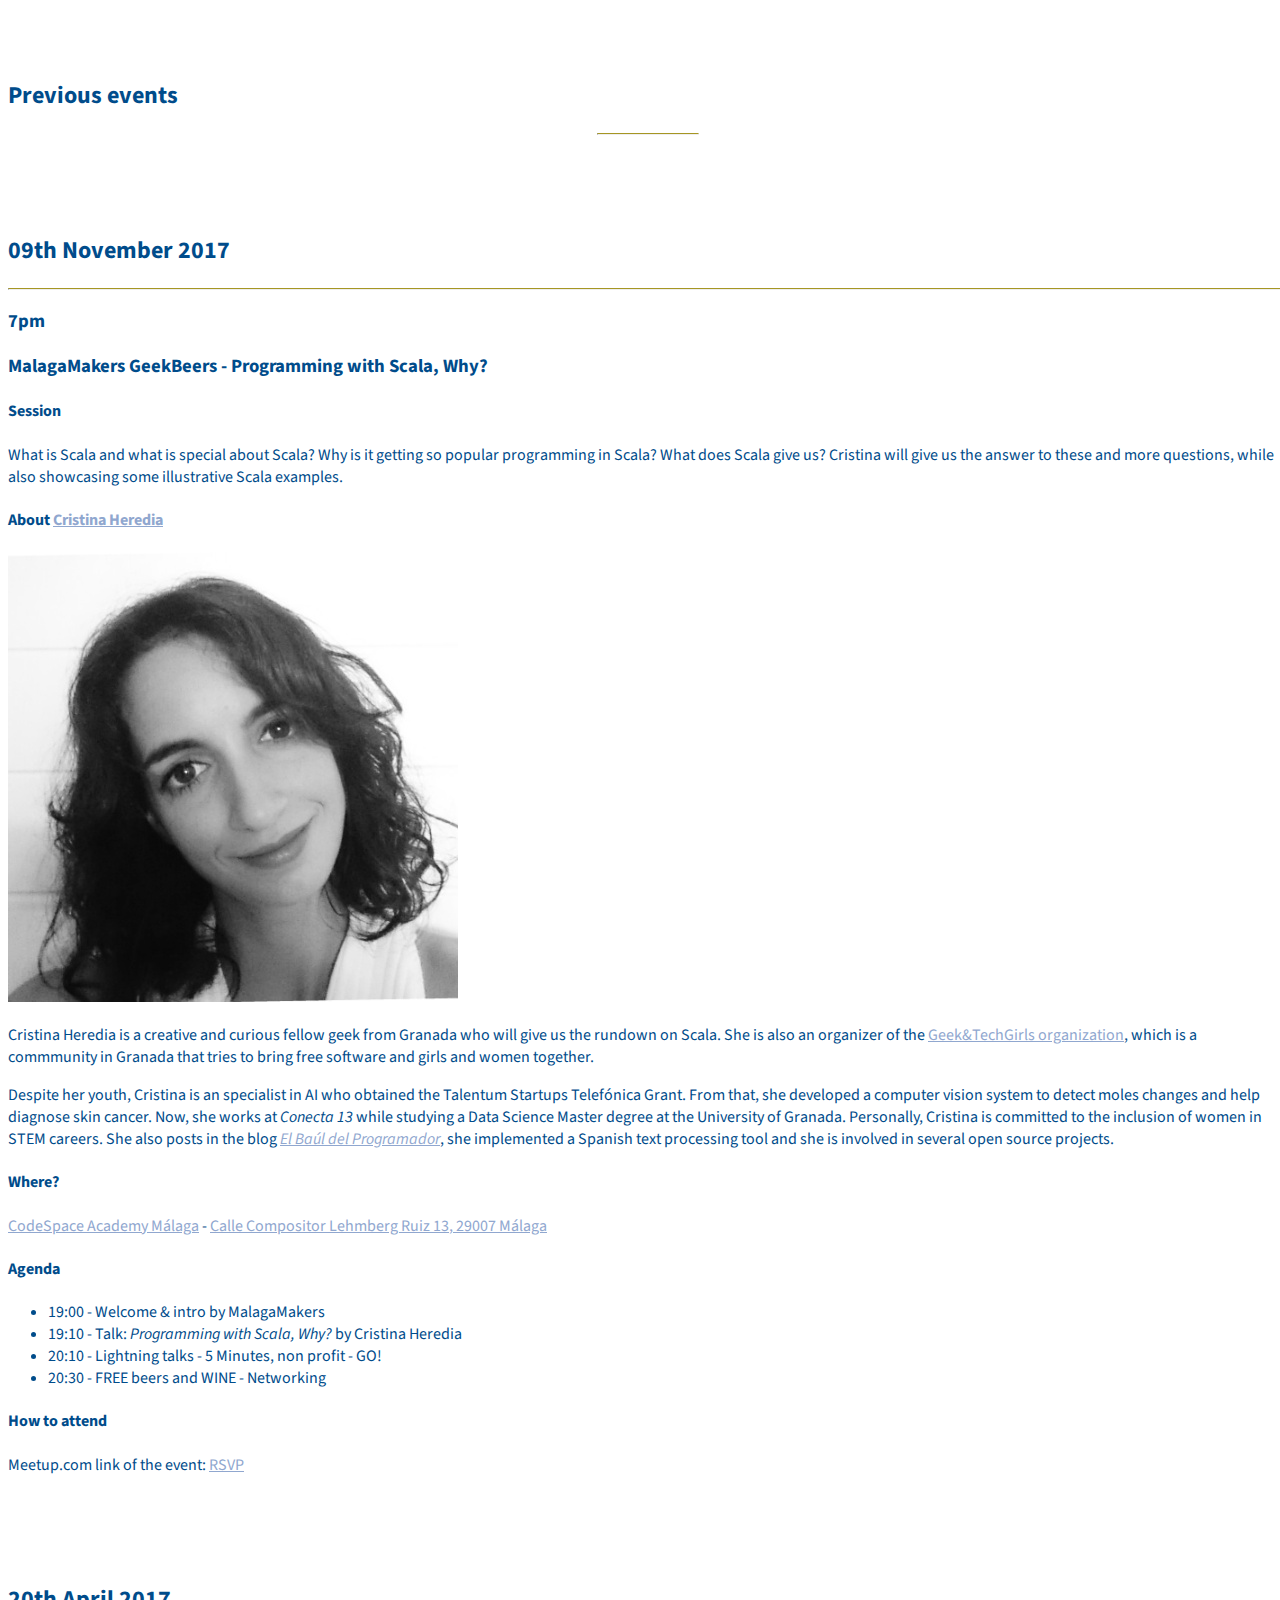
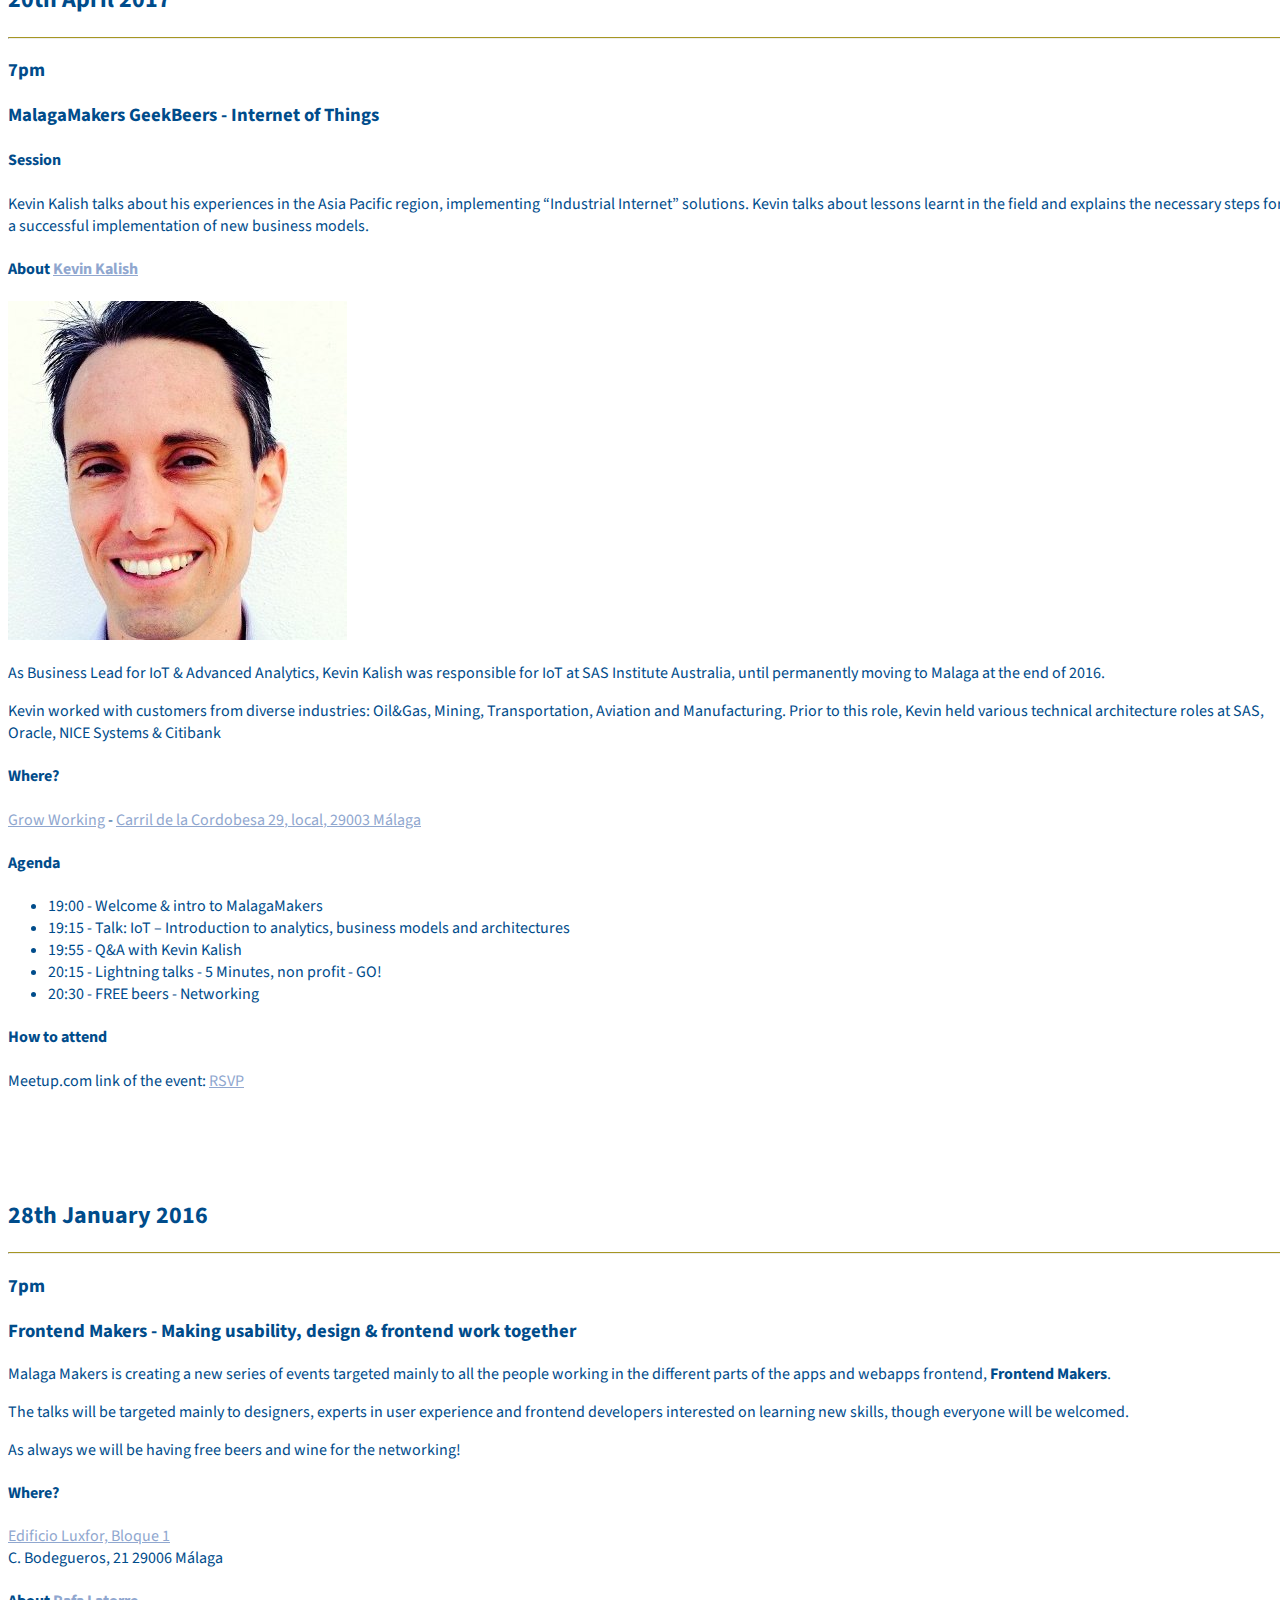
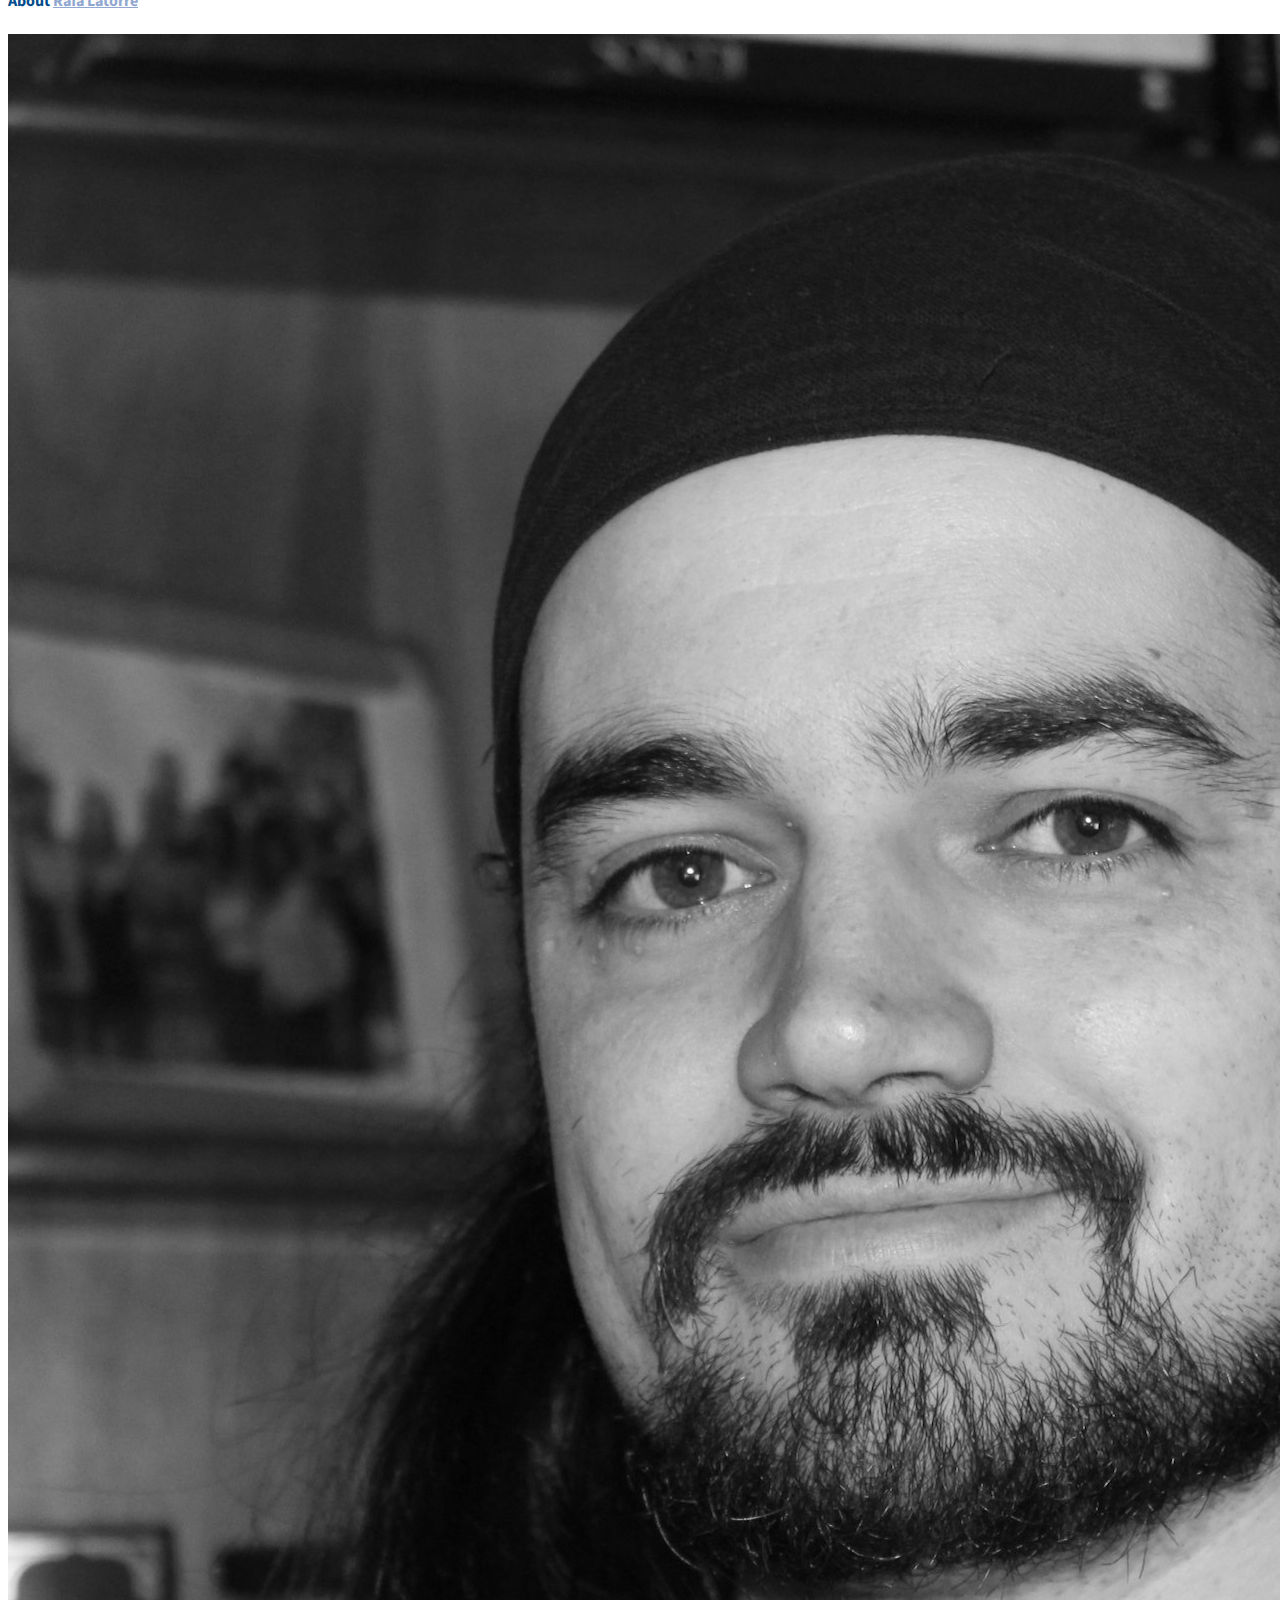
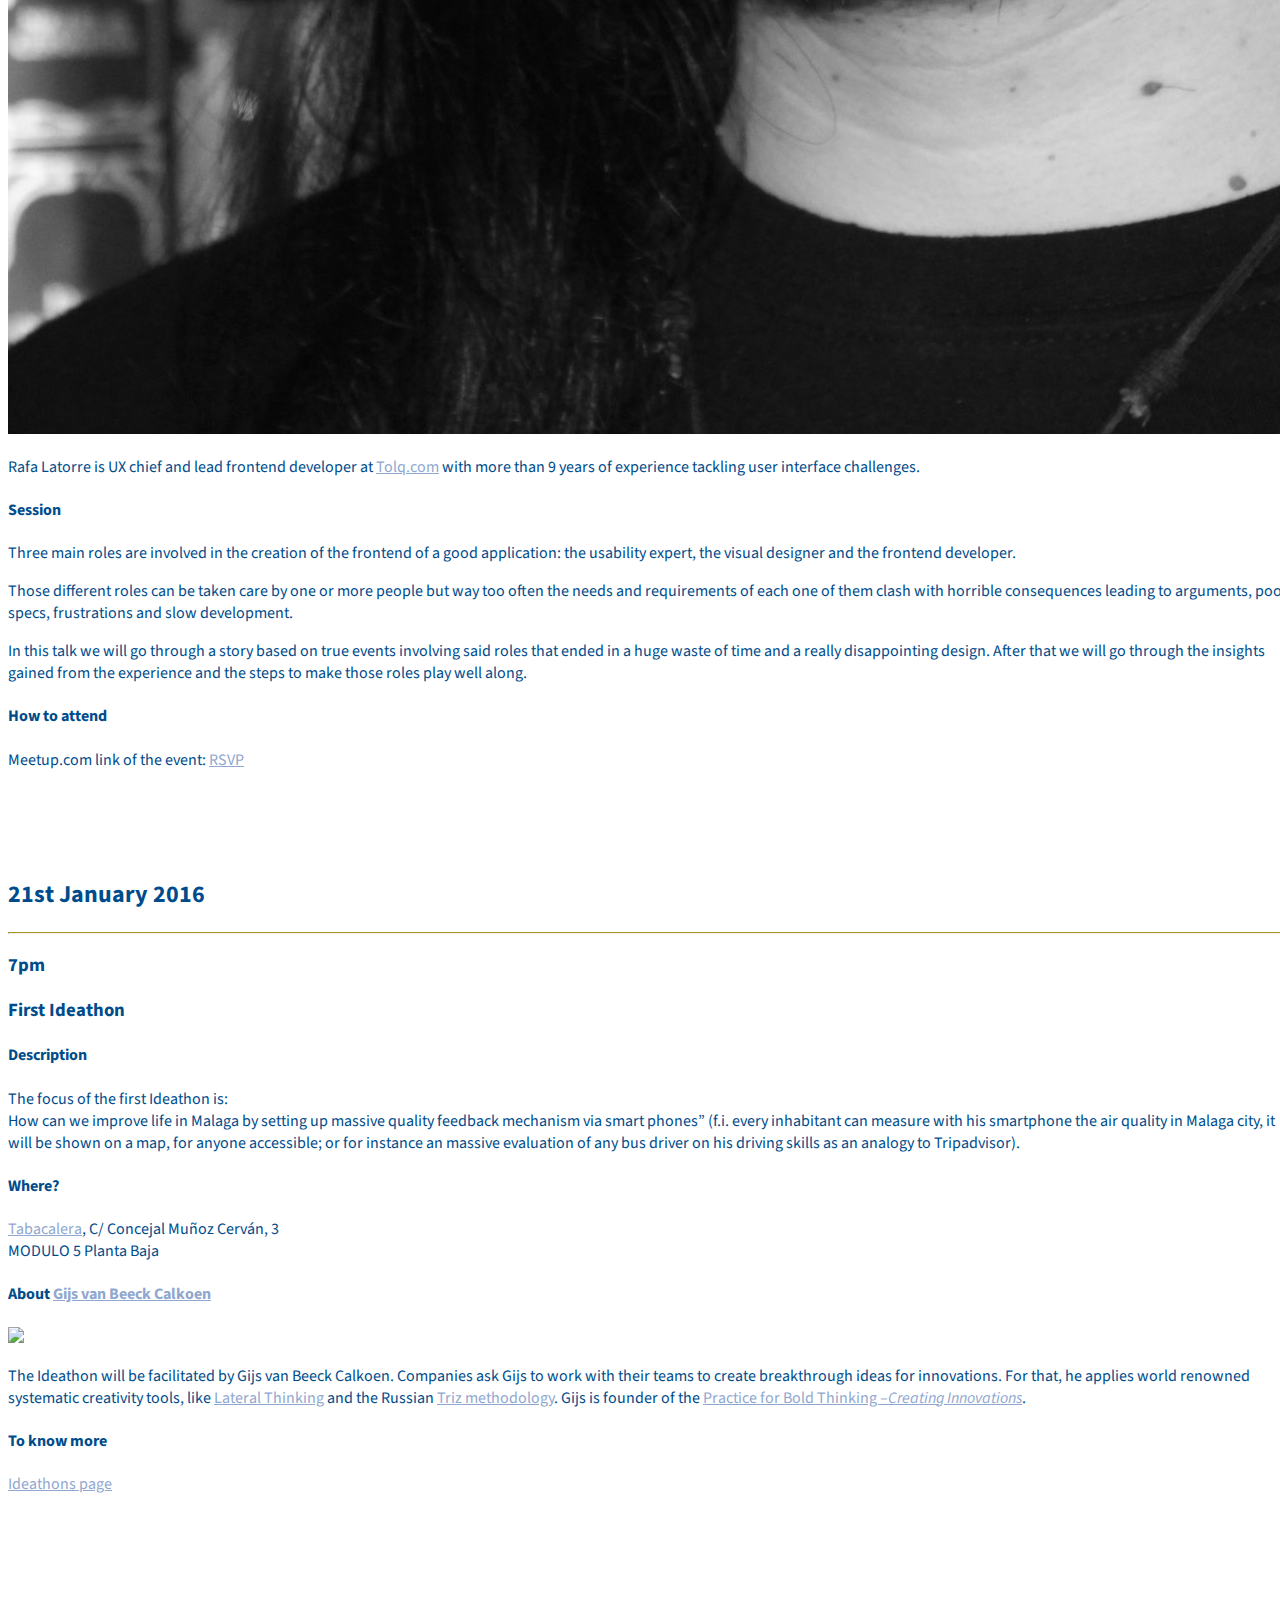
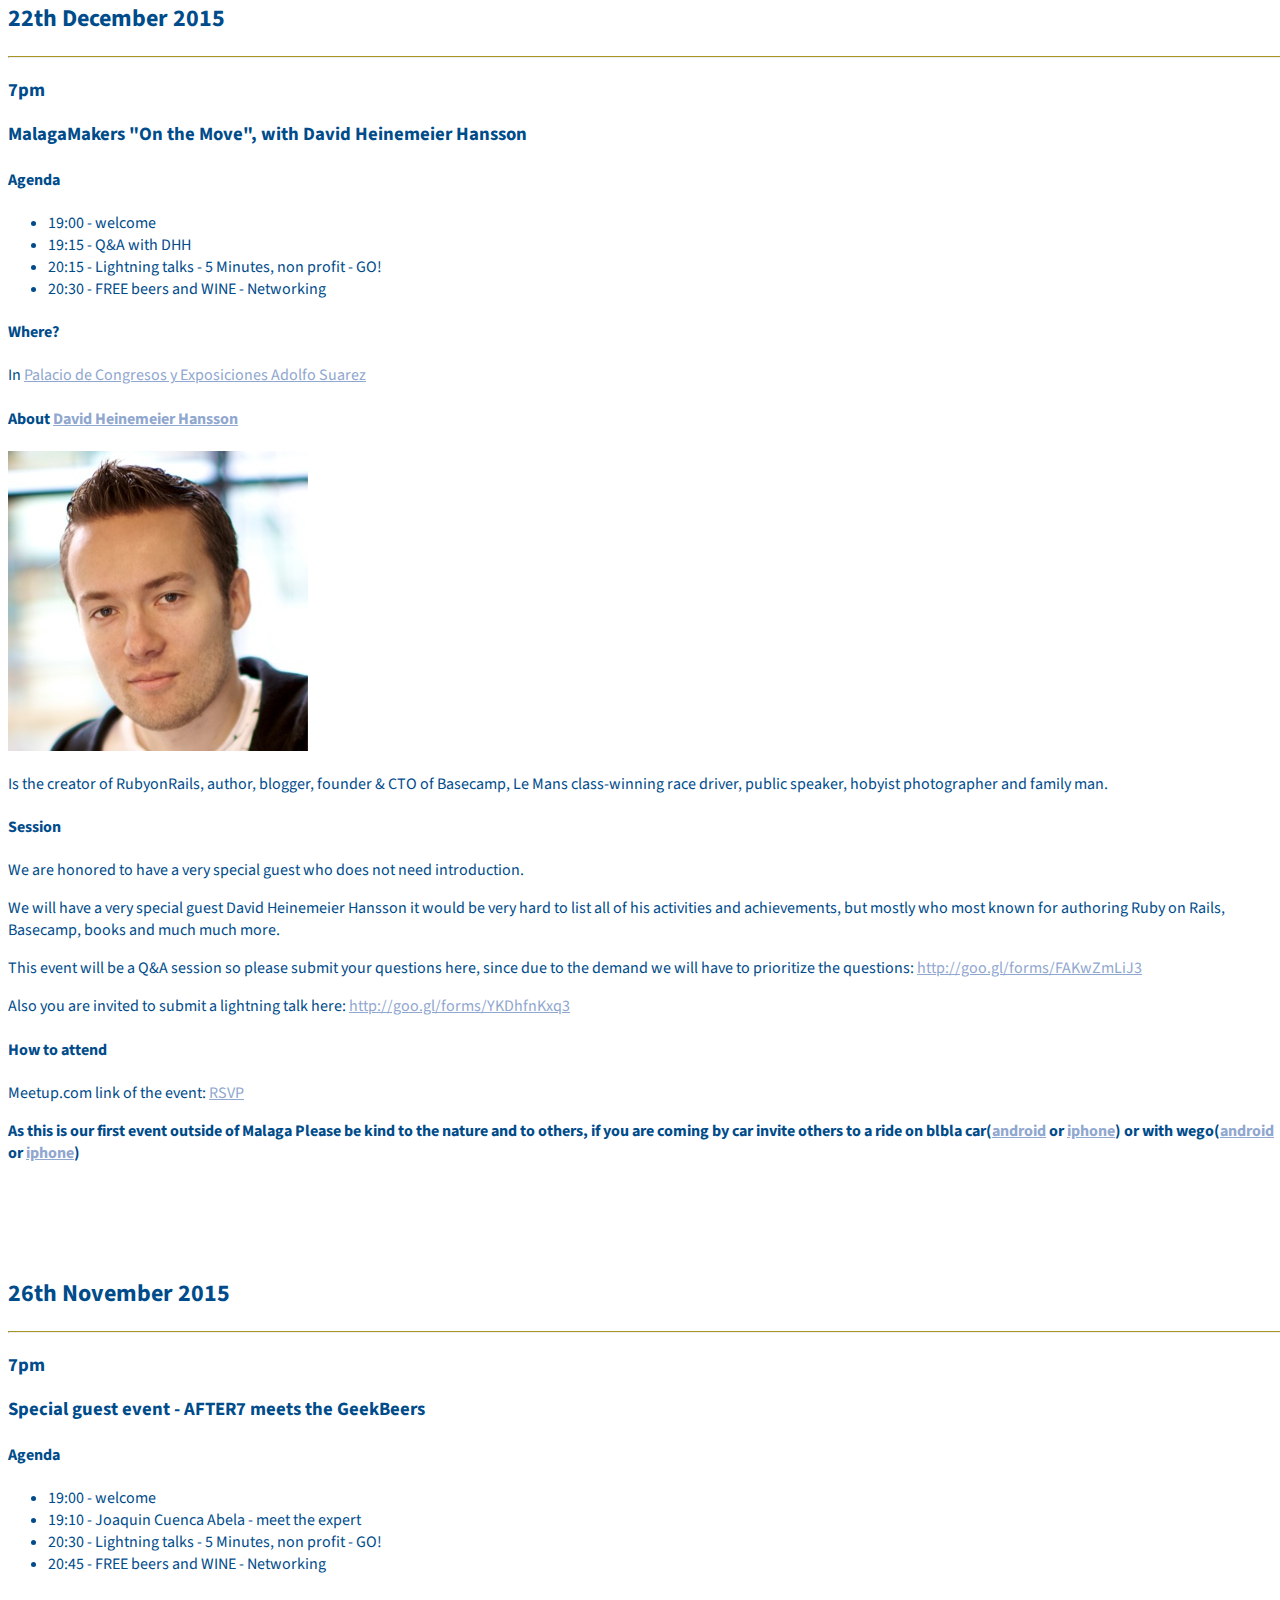
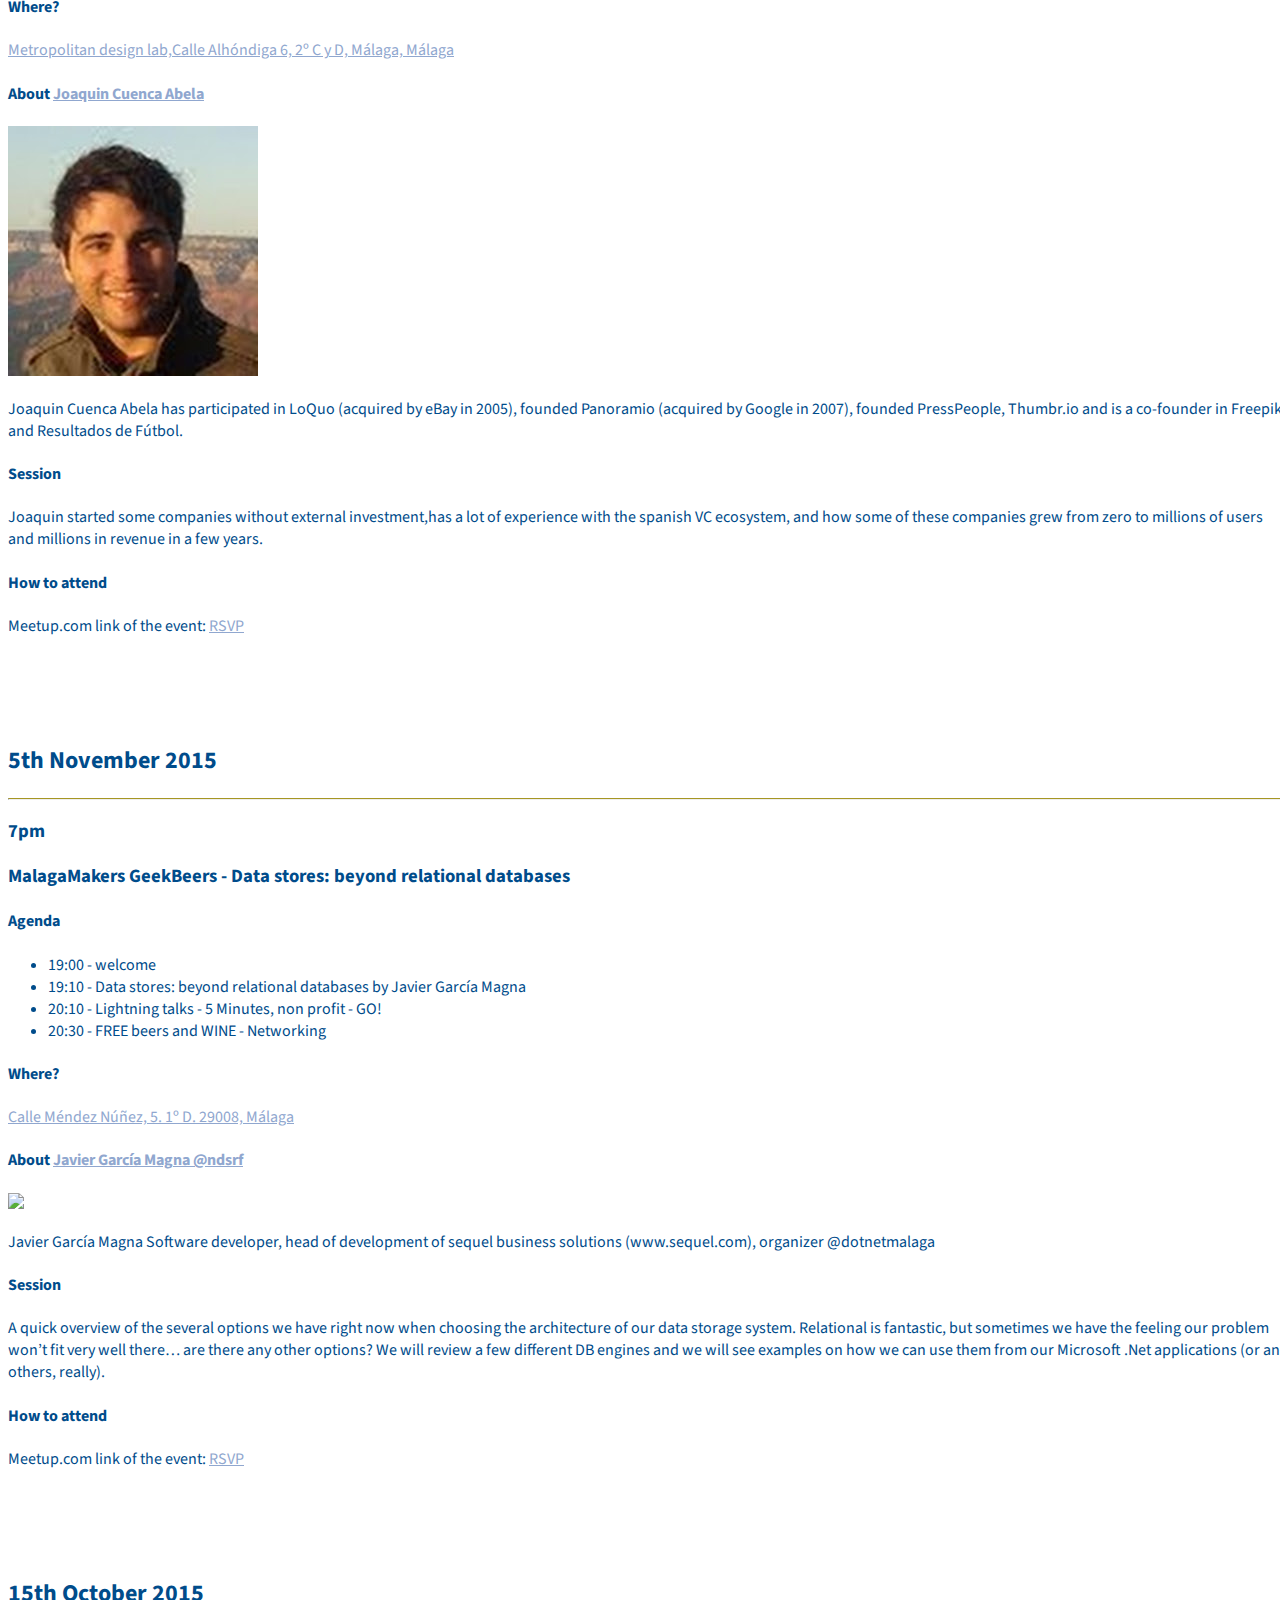
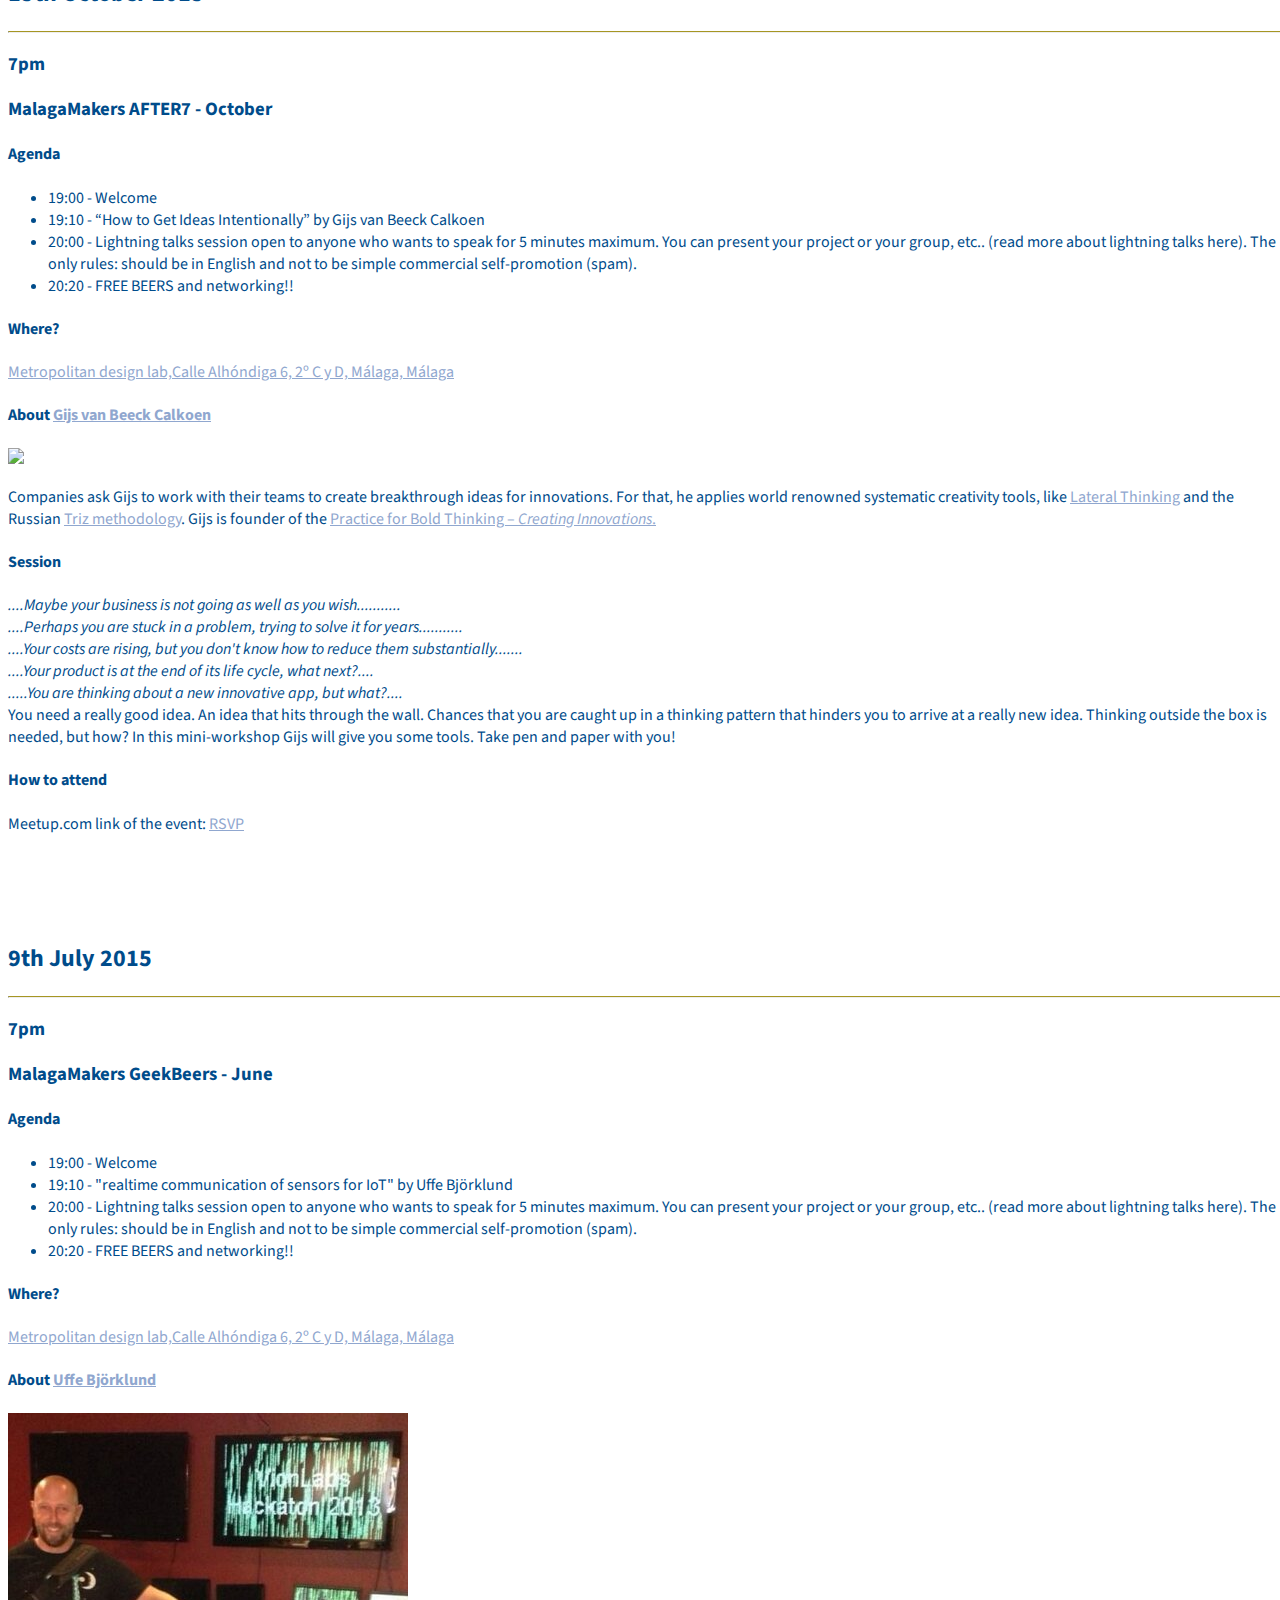
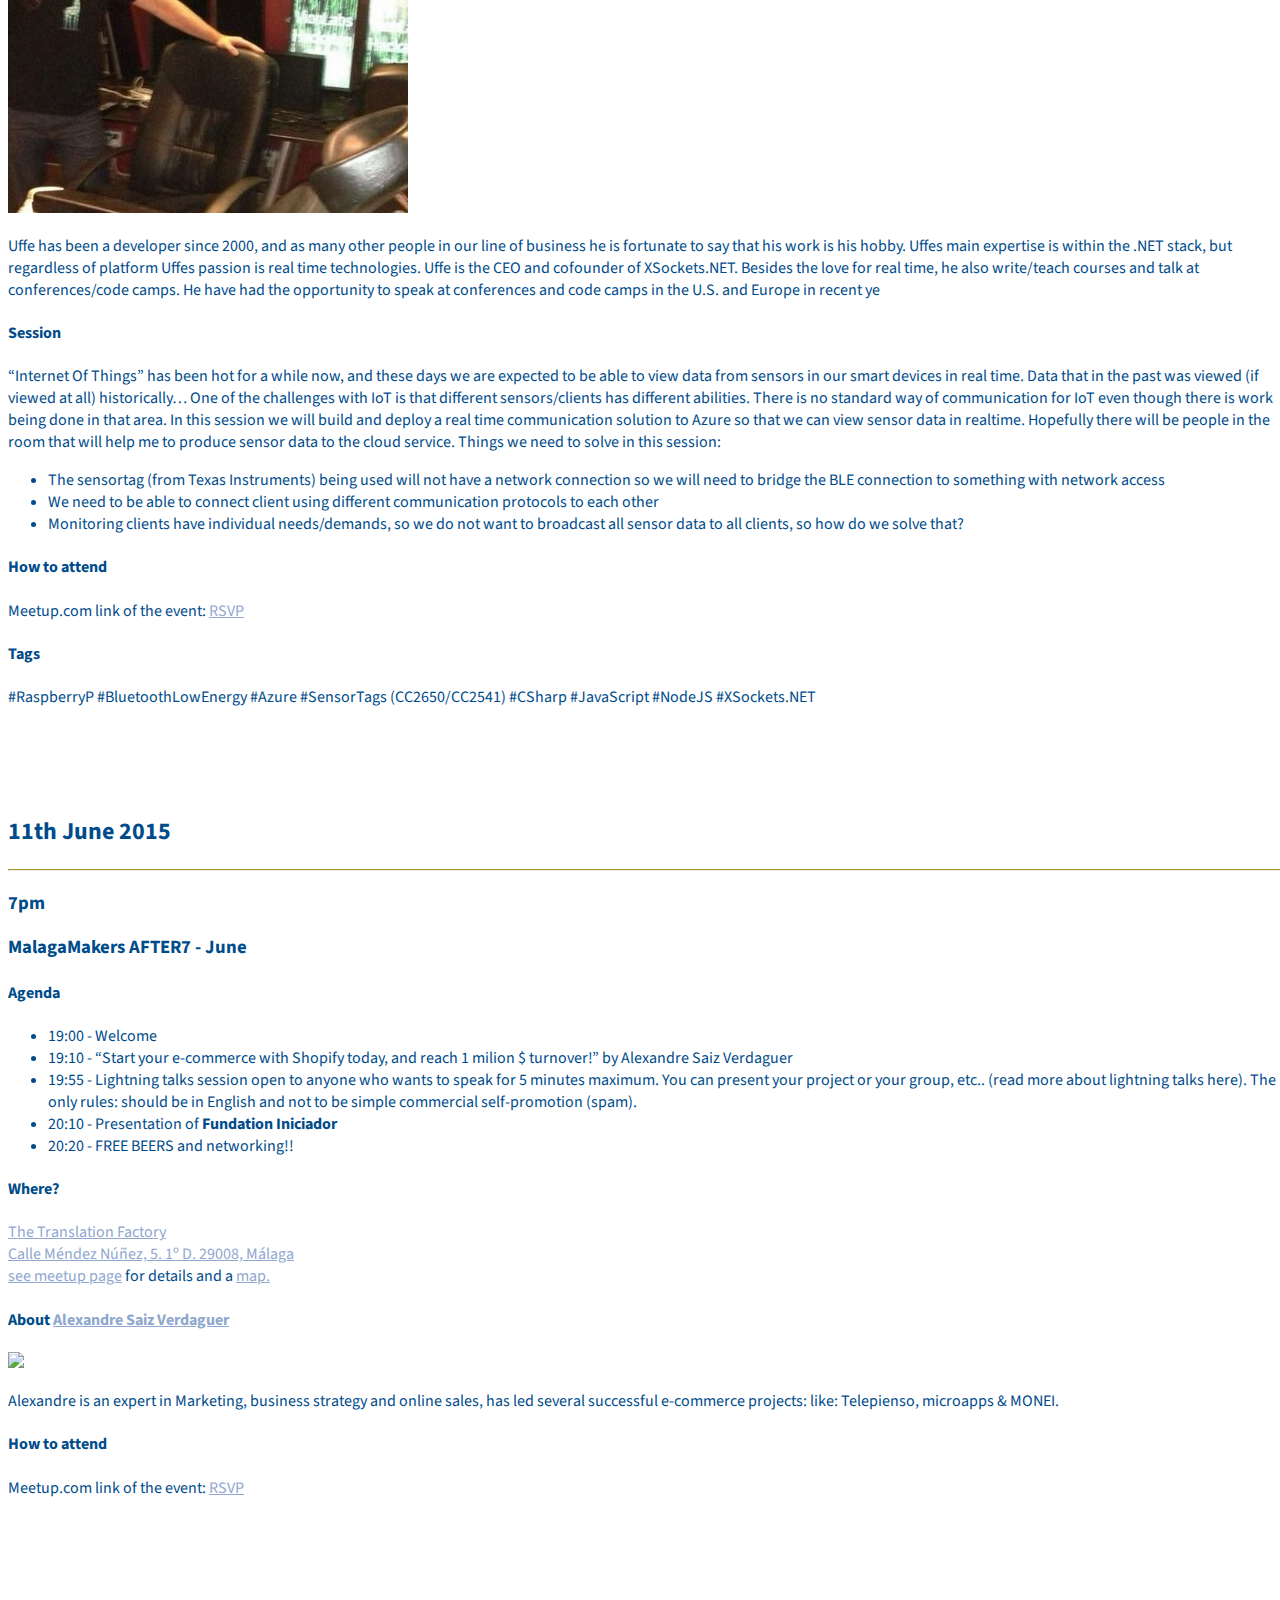
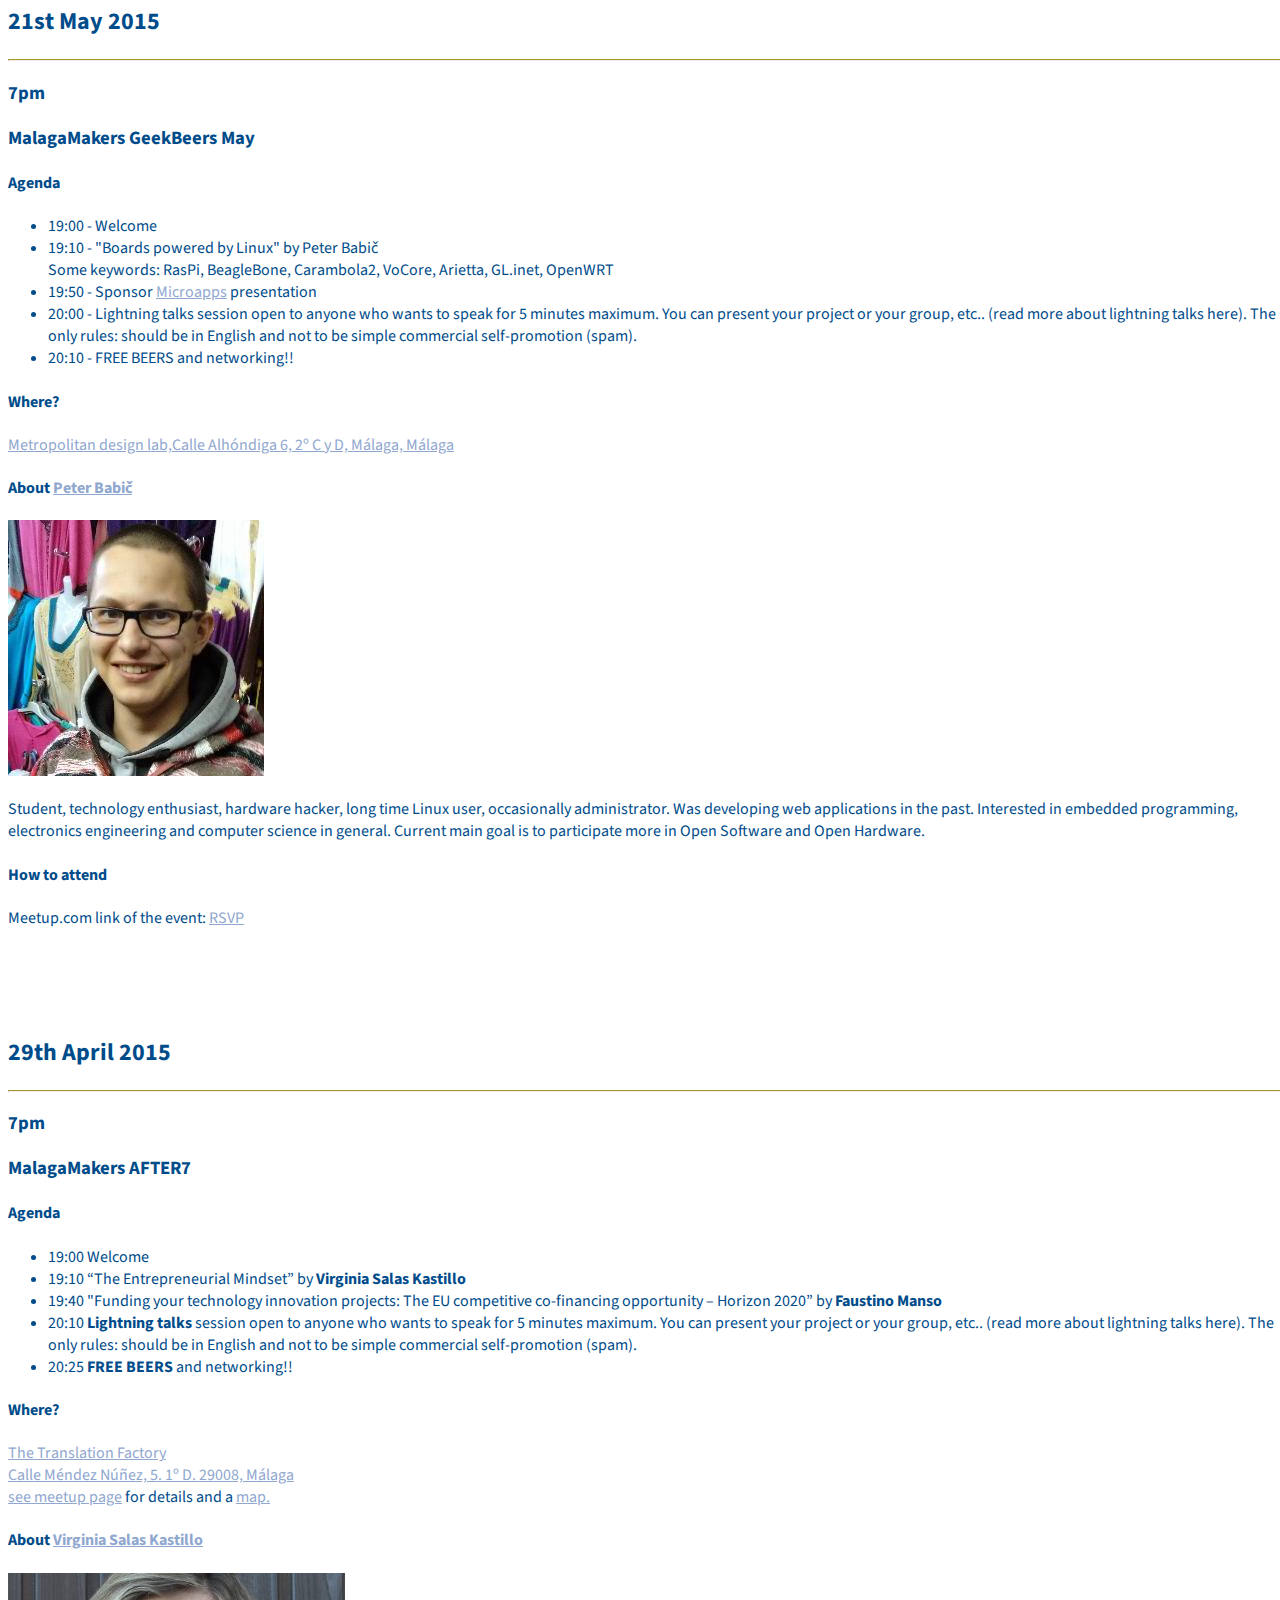
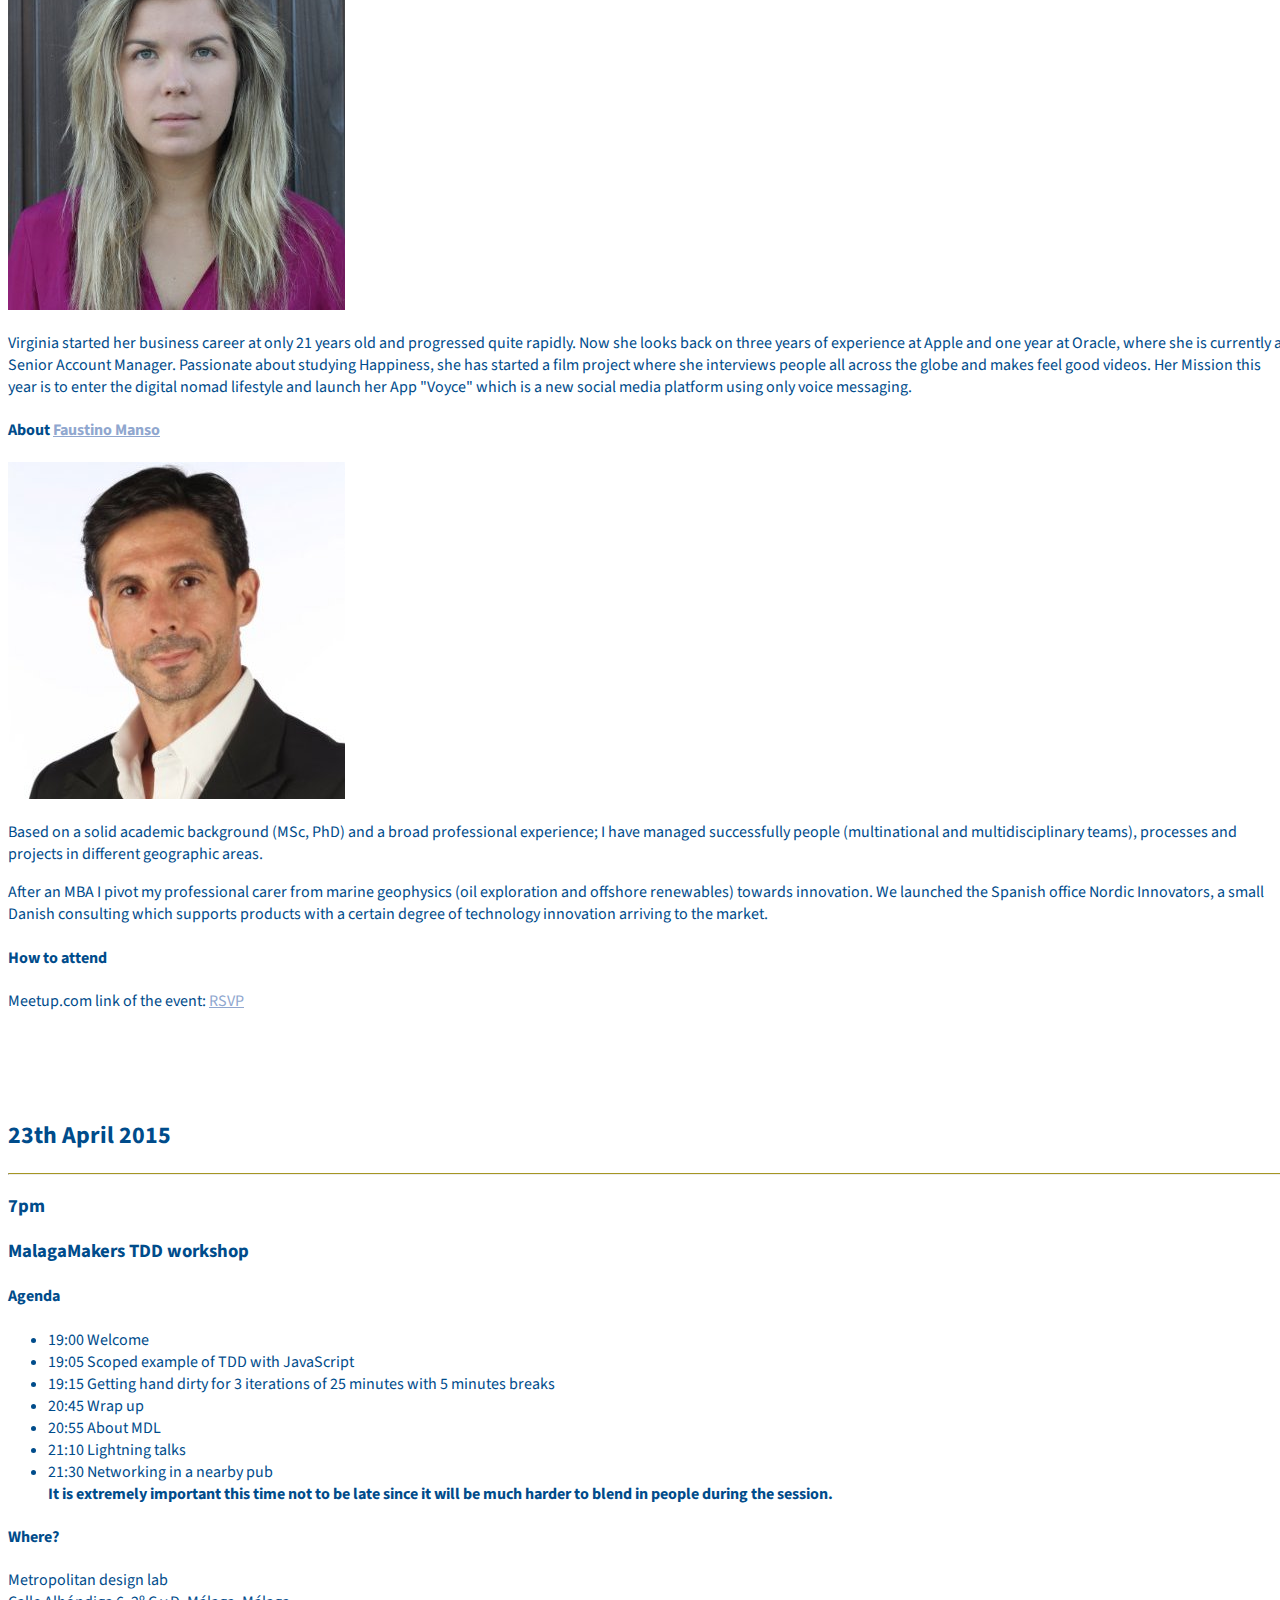
==== commit d787af10: "Copy Cristina event into previous_events.html" ====
--- a/previous_events.html
+++ b/previous_events.html
@@ -85,6 +85,82 @@
   <!--    </div>
       </section>
     -->
+      <section id="20171109">
+          <div class="container">
+            <div class="row">
+                <div class="col-md-12">
+                    <h2>09th November 2017</h2>
+                    <hr/>
+                </div>
+                <div class="col-md-1">
+                    <h3>7pm</h3>
+                </div>
+                <div class="col-md-10">
+                    <h3>Malaga<wbr>Makers Geek<wbr>Beers - Programming with Scala, Why?</h3>
+
+                    <h4>Session</h4>
+                    <p>What is Scala and what is special about Scala?
+                      Why is it getting so popular programming in Scala?
+                      What does Scala give us?
+                      Cristina will give us the answer to these and more questions,
+                      while also showcasing some illustrative Scala examples.
+                    </p>
+
+                    <h4>About <a href="https://www.linkedin.com/in/cristina-heredia-g%C3%B3mez-4905b5147/">Cristina Heredia</a></h4>
+
+                    <div class="row">
+                        <div class="col-md-2">
+                            <div class="testimonials-item">
+                                <a href="https://www.linkedin.com/in/cristina-heredia-g%C3%B3mez-4905b5147/"><img class="img-testimonials img-responsive" src="img/speakers/cristina-heredia.jpg"></a>
+                            </div>
+                        </div>
+                        <div class="col-md-7">
+                            <p>Cristina Heredia is a creative and curious fellow geek from Granada who will give us the rundown on Scala.
+                               She is also an organizer of the <a href="https://geekandtechgirls.github.io/" target="_blank">Geek&amp;TechGirls organization</a>,
+                               which is a commmunity in Granada that tries to bring free software and girls and women together.
+                            </p>
+                            <p>Despite her youth, Cristina is an specialist in AI who obtained the Talentum Startups Telefónica Grant.
+                               From that, she developed a computer vision system to detect moles changes and help diagnose skin cancer.
+                               Now, she works at <i>Conecta 13</i> while studying a Data Science Master degree at the University of Granada.
+                               Personally, Cristina is committed to the inclusion of women in STEM careers.
+                               She also posts in the blog <i><a href="https://elbauldelprogramador.com/" target="_blank">El Baúl del Programador</a></i>,
+                               she implemented a Spanish text processing tool and she is involved in several open source projects.
+                            </p>
+                        </div>
+                    </div>
+
+                    <h4>Where?</h4>
+                    <div class="row">
+                      <div class="col-md-7">
+                        <p>
+                          <a href="https://www.codespaceacademy.com/" target="_blank">CodeSpace Academy Málaga</a> - <a href="https://www.google.com/maps?f=q&hl=en&q=Calle+Compositor+Lehmberg+Ruiz,+13,+M%C3%A1laga,+es">Calle Compositor Lehmberg Ruiz 13, 29007 Málaga</a>
+                        </p>
+                      </div>
+                    </div>
+
+                    <h4>Agenda</h4>
+                    <div class="row">
+                      <div class="col-md-7">
+                        <ul>
+                          <li>19:00  - Welcome &amp; intro by Malaga<wbr>Makers</li>
+
+                            <li>19:10 - Talk: <em>Programming with Scala, Why?</em> by Cristina Heredia</li>
+
+                            <li>20:10 - Lightning talks - 5 Minutes, non profit - GO!</li>
+
+                            <li>20:30 - FREE beers and WINE - Networking</li>
+                          </ul>
+                        </div>
+                      </div>
+                    <h4>How to attend</h4>
+                    <p>Meetup.com link of the event: <a href="https://www.meetup.com/MalagaMakers/events/244282476/">RSVP</a></p>
+
+                </div>
+
+            </div> <!-- /.row -->
+          </div>
+      </section>
+
       <section id="20170420">
         <div class="container">
           <div class="row">
@@ -141,7 +217,7 @@
                       </div>
 
                     <h4>How to attend</h4>
-                    <p>Register in Meetup.com using this link: <a href="https://www.meetup.com/MalagaMakers/events/238673879/">RSVP</a></p>
+                    <p>Meetup.com link of the event: <a href="https://www.meetup.com/MalagaMakers/events/238673879/">RSVP</a></p>
             </div>
           </div> <!-- /.row -->
         </div>
@@ -160,7 +236,7 @@
                       <h3>7pm</h3>
                   </div>
                   <div class="col-md-10">
-                      <h3>Frontend Makers - Making usability, design & frontend work together</h3>
+                      <h3>Frontend Makers - Making usability, design &amp; frontend work together</h3>
 
                       <div class="row">
                           <div class="col-md-7">
@@ -217,7 +293,7 @@
                       </div>
 
                       <h4>How to attend</h4>
-                      <p>Register in meetup.com using this link: <a href="http://www.meetup.com/MalagaMakers/events/227608792/">RSVP</a></p>
+                      <p>Meetup.com link of the event: <a href="http://www.meetup.com/MalagaMakers/events/227608792/">RSVP</a></p>
 
                   </div>
 
@@ -345,7 +421,7 @@
                                 Also you are invited to submit a lightning talk here: <a href="http://goo.gl/forms/YKDhfnKxq3">http://goo.gl/forms/YKDhfnKxq3</a>
                                 </p>
                 <h4>How to attend</h4>
-                <p>Register in meetup.com using this link: <a href="http://www.meetup.com/MalagaMakers/events/227289320/">RSVP</a></p>
+                <p>Meetup.com link of the event: <a href="http://www.meetup.com/MalagaMakers/events/227289320/">RSVP</a></p>
 
 
 
@@ -420,7 +496,7 @@
                 </p>
 
                 <h4>How to attend</h4>
-                <p>Register in meetup.com using this link: <a href="http://www.meetup.com/MalagaMakers/events/226658658/">RSVP</a></p>
+                <p>Meetup.com link of the event: <a href="http://www.meetup.com/MalagaMakers/events/226658658/">RSVP</a></p>
 
             </div>
 
@@ -484,7 +560,7 @@
                 </p>
 
                 <h4>How to attend</h4>
-                <p>Register in meetup.com using this link: <a href="http://www.meetup.com/MalagaMakers/events/225695665/">RSVP</a></p>
+                <p>Meetup.com link of the event: <a href="http://www.meetup.com/MalagaMakers/events/225695665/">RSVP</a></p>
 
             </div>
 
@@ -567,7 +643,7 @@
 
 
                 <h4>How to attend</h4>
-                <p>Register in meetup.com using this link: <a href="http://www.meetup.com/MalagaMakers/events/225695336/">RSVP</a></p>
+                <p>Meetup.com link of the event: <a href="http://www.meetup.com/MalagaMakers/events/225695336/">RSVP</a></p>
 
 
             </div>
@@ -646,7 +722,7 @@
                 </p>
 
                 <h4>How to attend</h4>
-                <p>Register in meetup.com using this link: <a href="http://www.meetup.com/MalagaMakers/events/223612238/">RSVP</a></p>
+                <p>Meetup.com link of the event: <a href="http://www.meetup.com/MalagaMakers/events/223612238/">RSVP</a></p>
 
                 <h4>Tags</h4>
                 <p>#RaspberryP #BluetoothLowEnergy #Azure #SensorTags (CC2650/CC2541) #CSharp #JavaScript #NodeJS #XSockets.NET</p>
@@ -713,7 +789,7 @@
                 </div>
 
                 <h4>How to attend</h4>
-                <p>Register in meetup.com using this link: <a href="http://www.meetup.com/MalagaMakers/events/221402096/">RSVP</a></p>
+                <p>Meetup.com link of the event: <a href="http://www.meetup.com/MalagaMakers/events/221402096/">RSVP</a></p>
             </div>
 
 
@@ -776,7 +852,7 @@
                 </div>
 
                 <h4>How to attend</h4>
-                <p>Register in meetup.com using this link: <a href="http://www.meetup.com/MalagaMakers/events/221401983/">RSVP</a></p>
+                <p>Meetup.com link of the event: <a href="http://www.meetup.com/MalagaMakers/events/221401983/">RSVP</a></p>
             </div>
 
         </div>
@@ -847,7 +923,7 @@
                 </div>
 
                 <h4>How to attend</h4>
-                <p>Register in meetup.com using this link: <a href="hhttp://www.meetup.com/MalagaMakers/events/221401949/">RSVP</a></p>
+                <p>Meetup.com link of the event: <a href="hhttp://www.meetup.com/MalagaMakers/events/221401949/">RSVP</a></p>
             </div>
 
         </div> <!-- /.row -->
@@ -950,7 +1026,7 @@
                     </div>
                 </div>
                 <h4>How to attend</h4>
-                <p>Register in meetup.com using this link: <a href="http://www.meetup.com/MalagaMakers/events/221840572/">RSVP</a></p>
+                <p>Meetup.com link of the event: <a href="http://www.meetup.com/MalagaMakers/events/221840572/">RSVP</a></p>
             </div>
 
         </div> <!-- /.row -->
@@ -1011,7 +1087,7 @@
                     </div>
                 </div>
                 <h4>How to attend</h4>
-                <p>Register in meetup.com using this link: <a href="http://www.meetup.com/MalagaMakers/events/221401913/">RSVP</a></p>
+                <p>Meetup.com link of the event: <a href="http://www.meetup.com/MalagaMakers/events/221401913/">RSVP</a></p>
             </div>
         </div>
 
@@ -1061,7 +1137,7 @@
                     </div>
                 </div>
                 <h4>How to attend</h4>
-                <p>Register in meetup.com using this link: <a href="http://www.meetup.com/MalagaMakers/events/218893762/">RSVP</a></p>
+                <p>Meetup.com link of the event: <a href="http://www.meetup.com/MalagaMakers/events/218893762/">RSVP</a></p>
             </div>
         </div> <!-- /.row -->
 
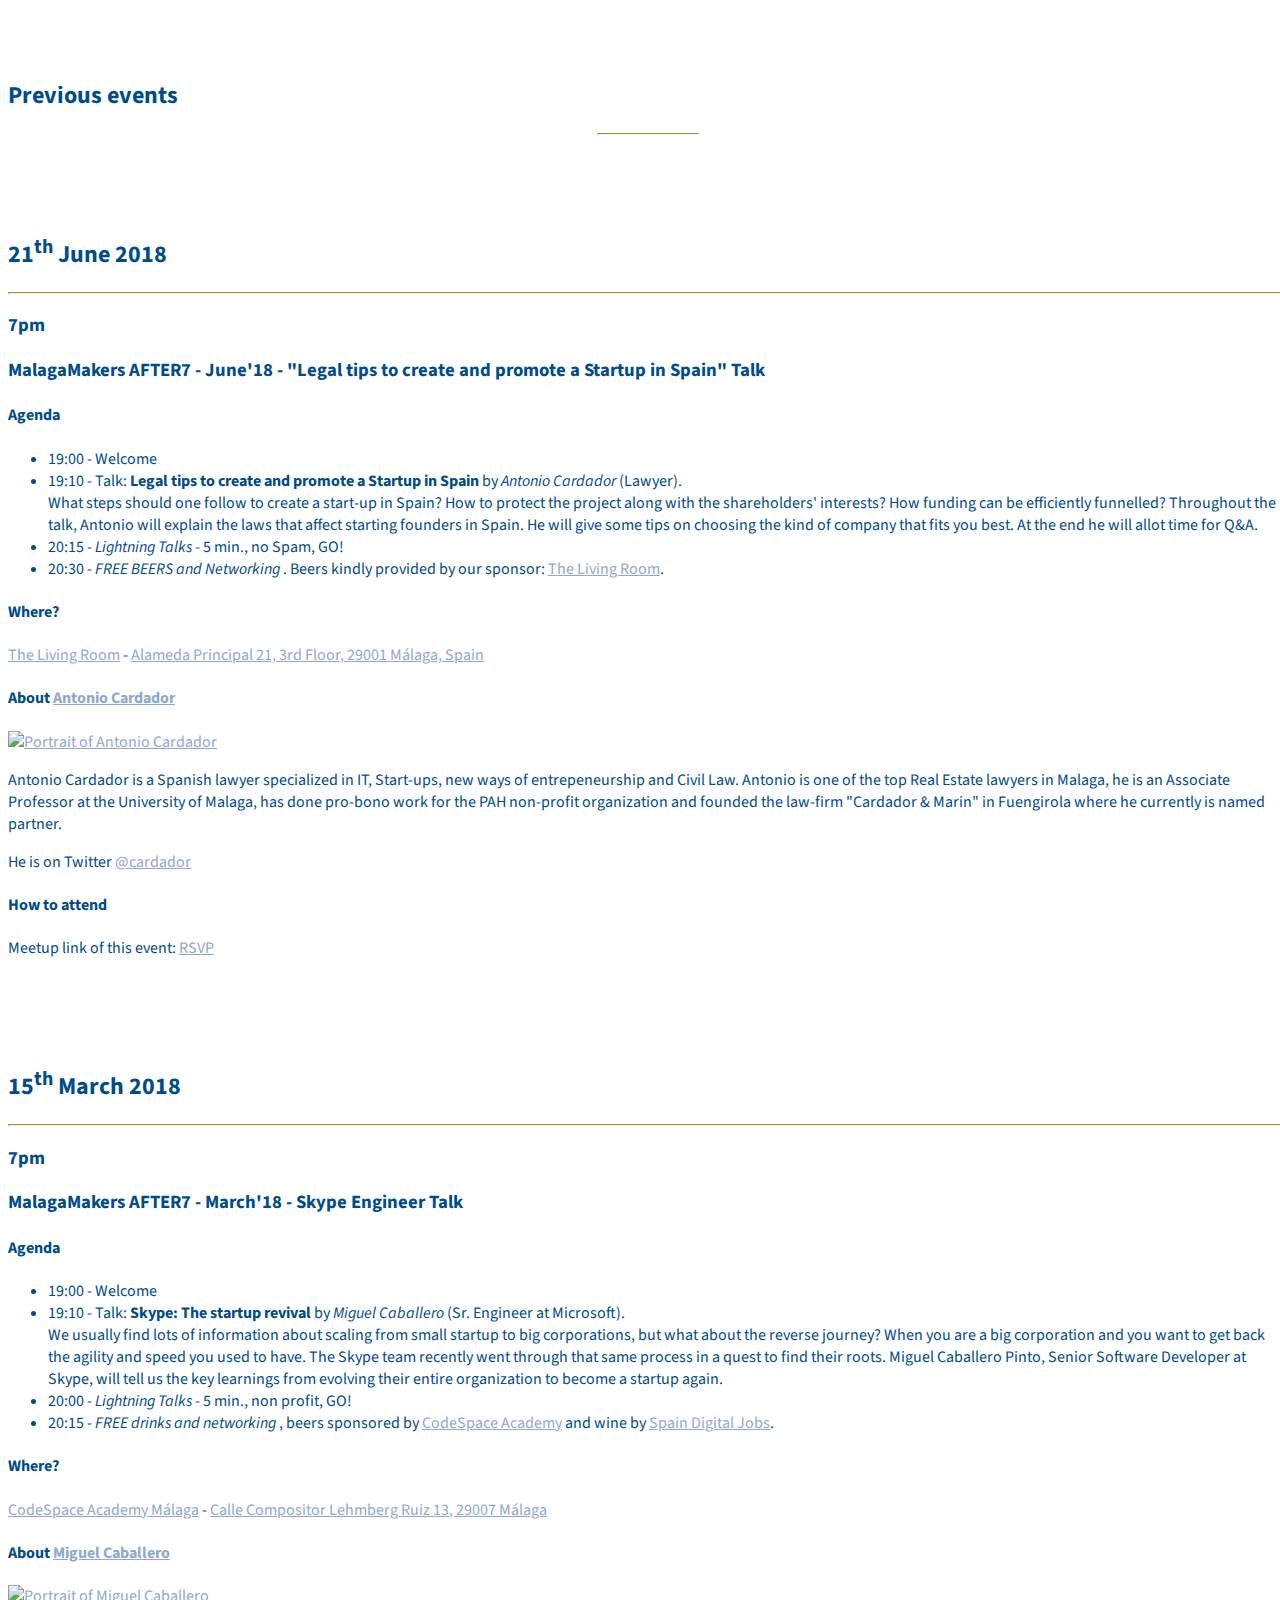
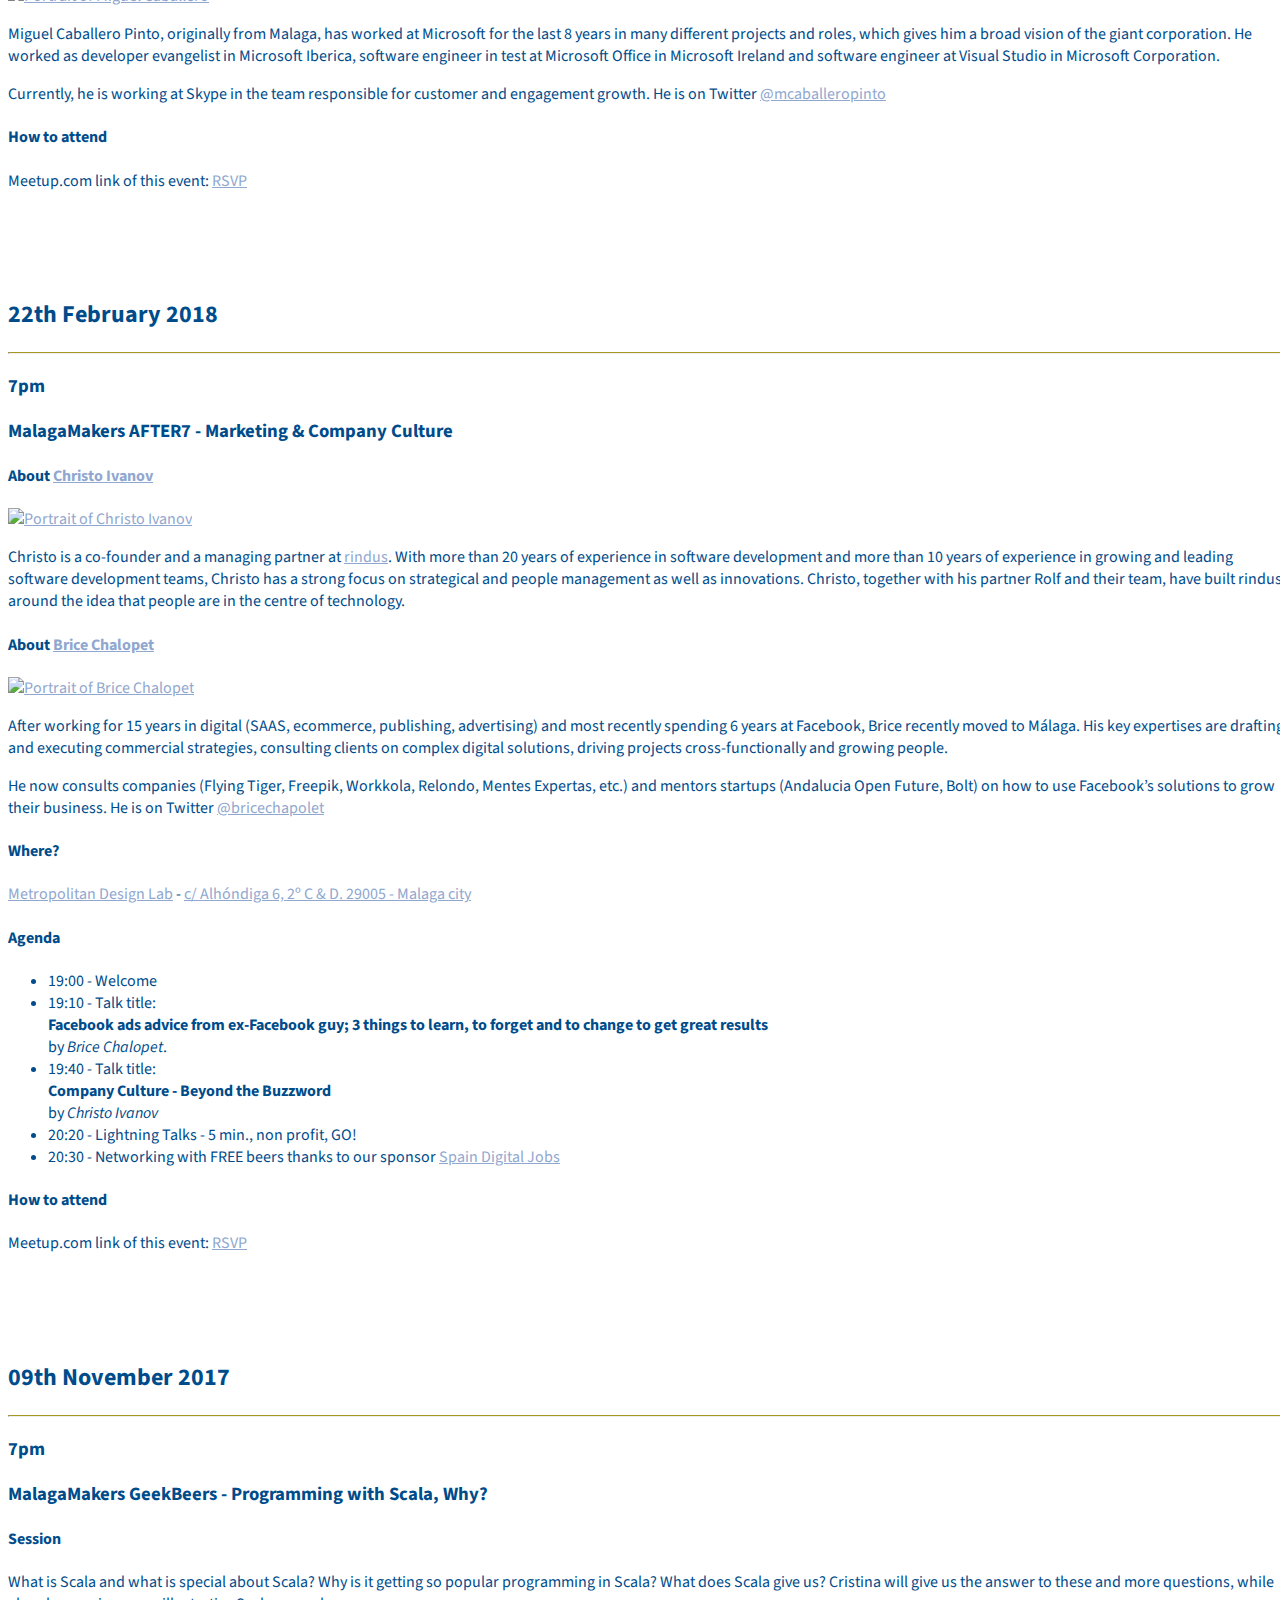
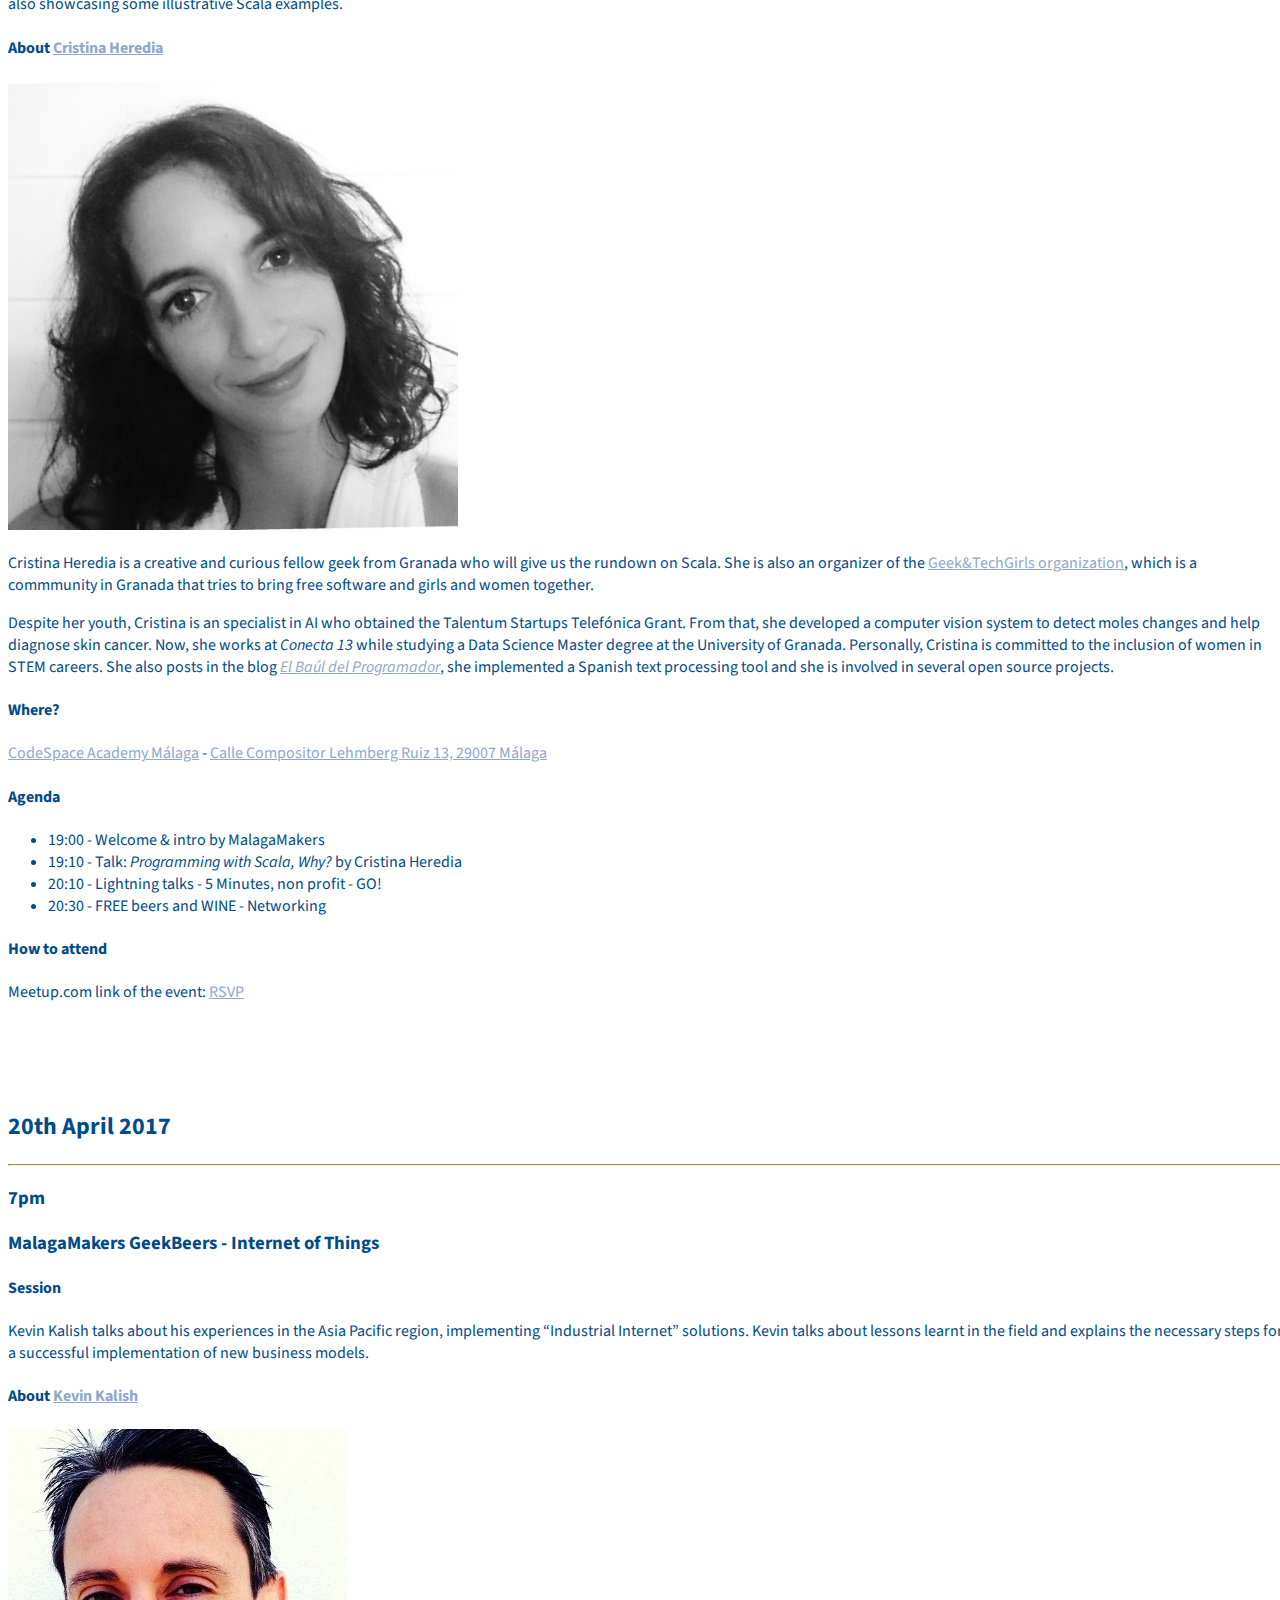
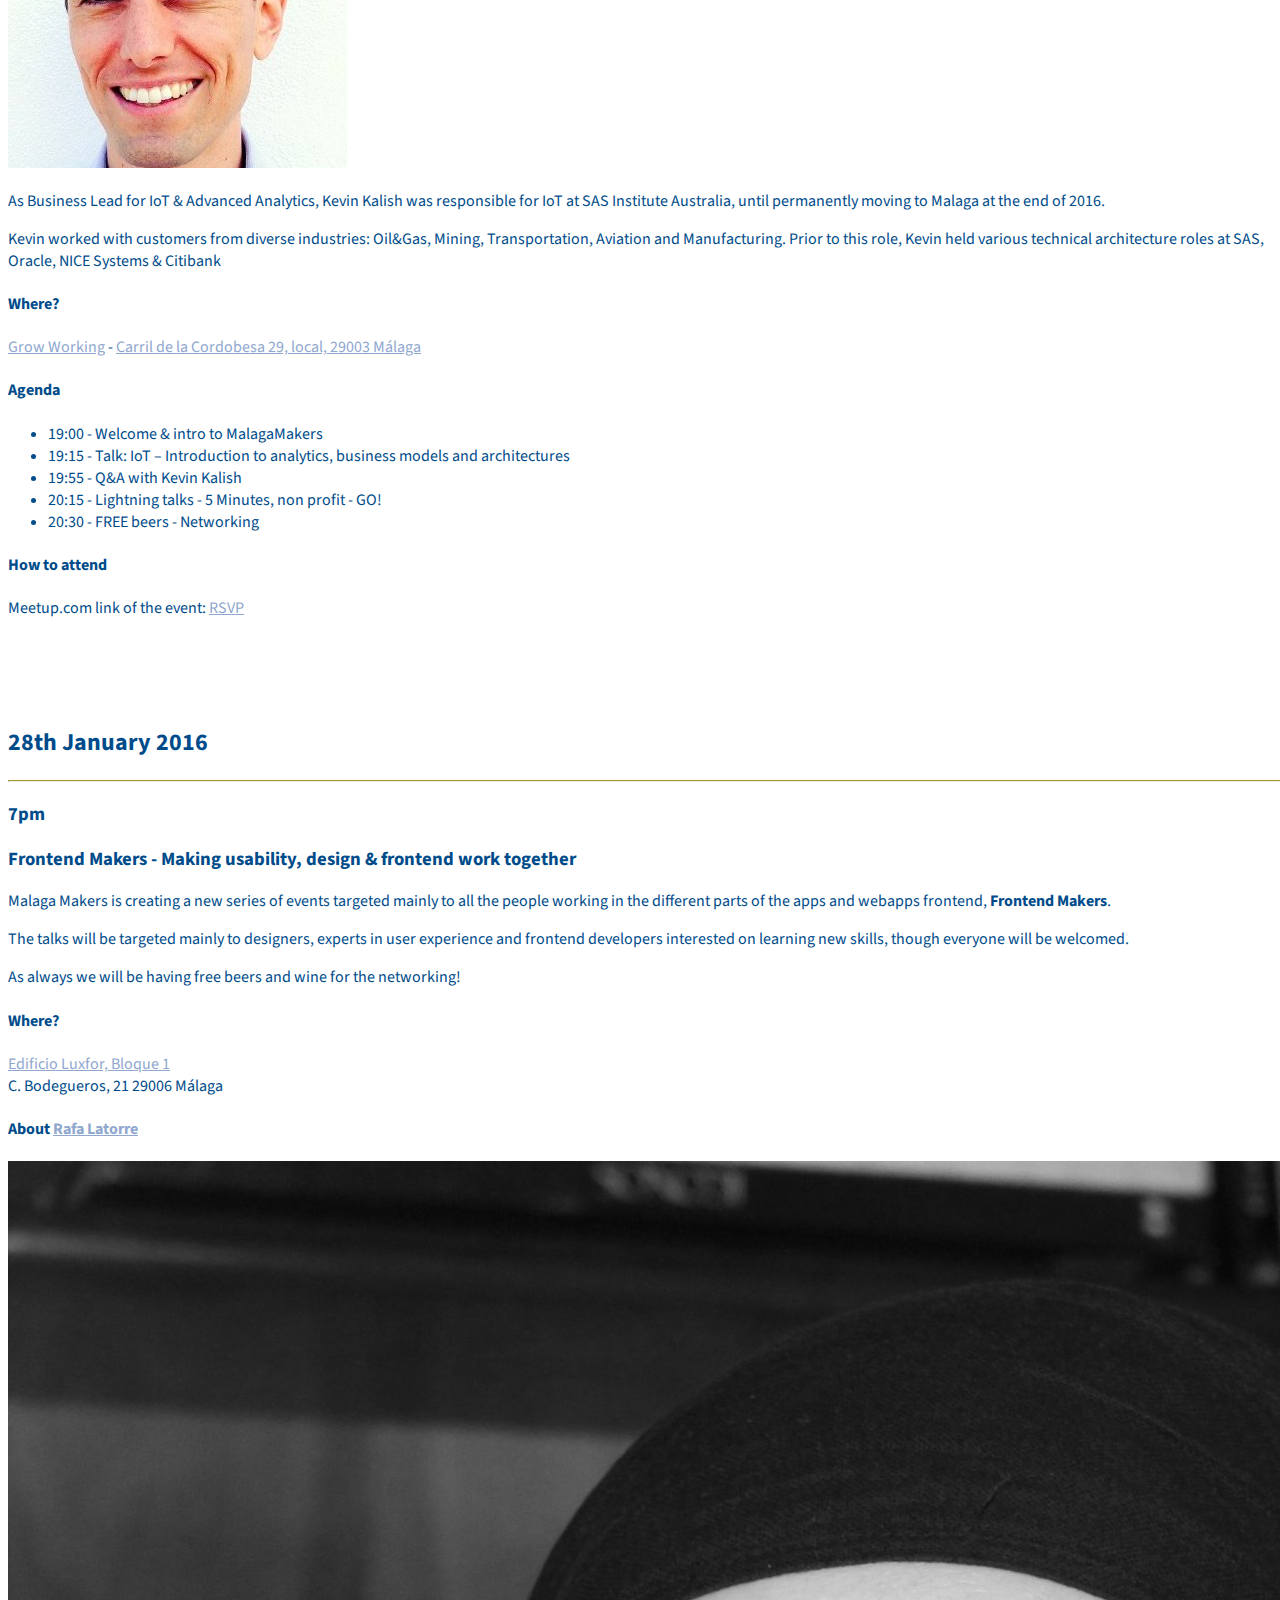
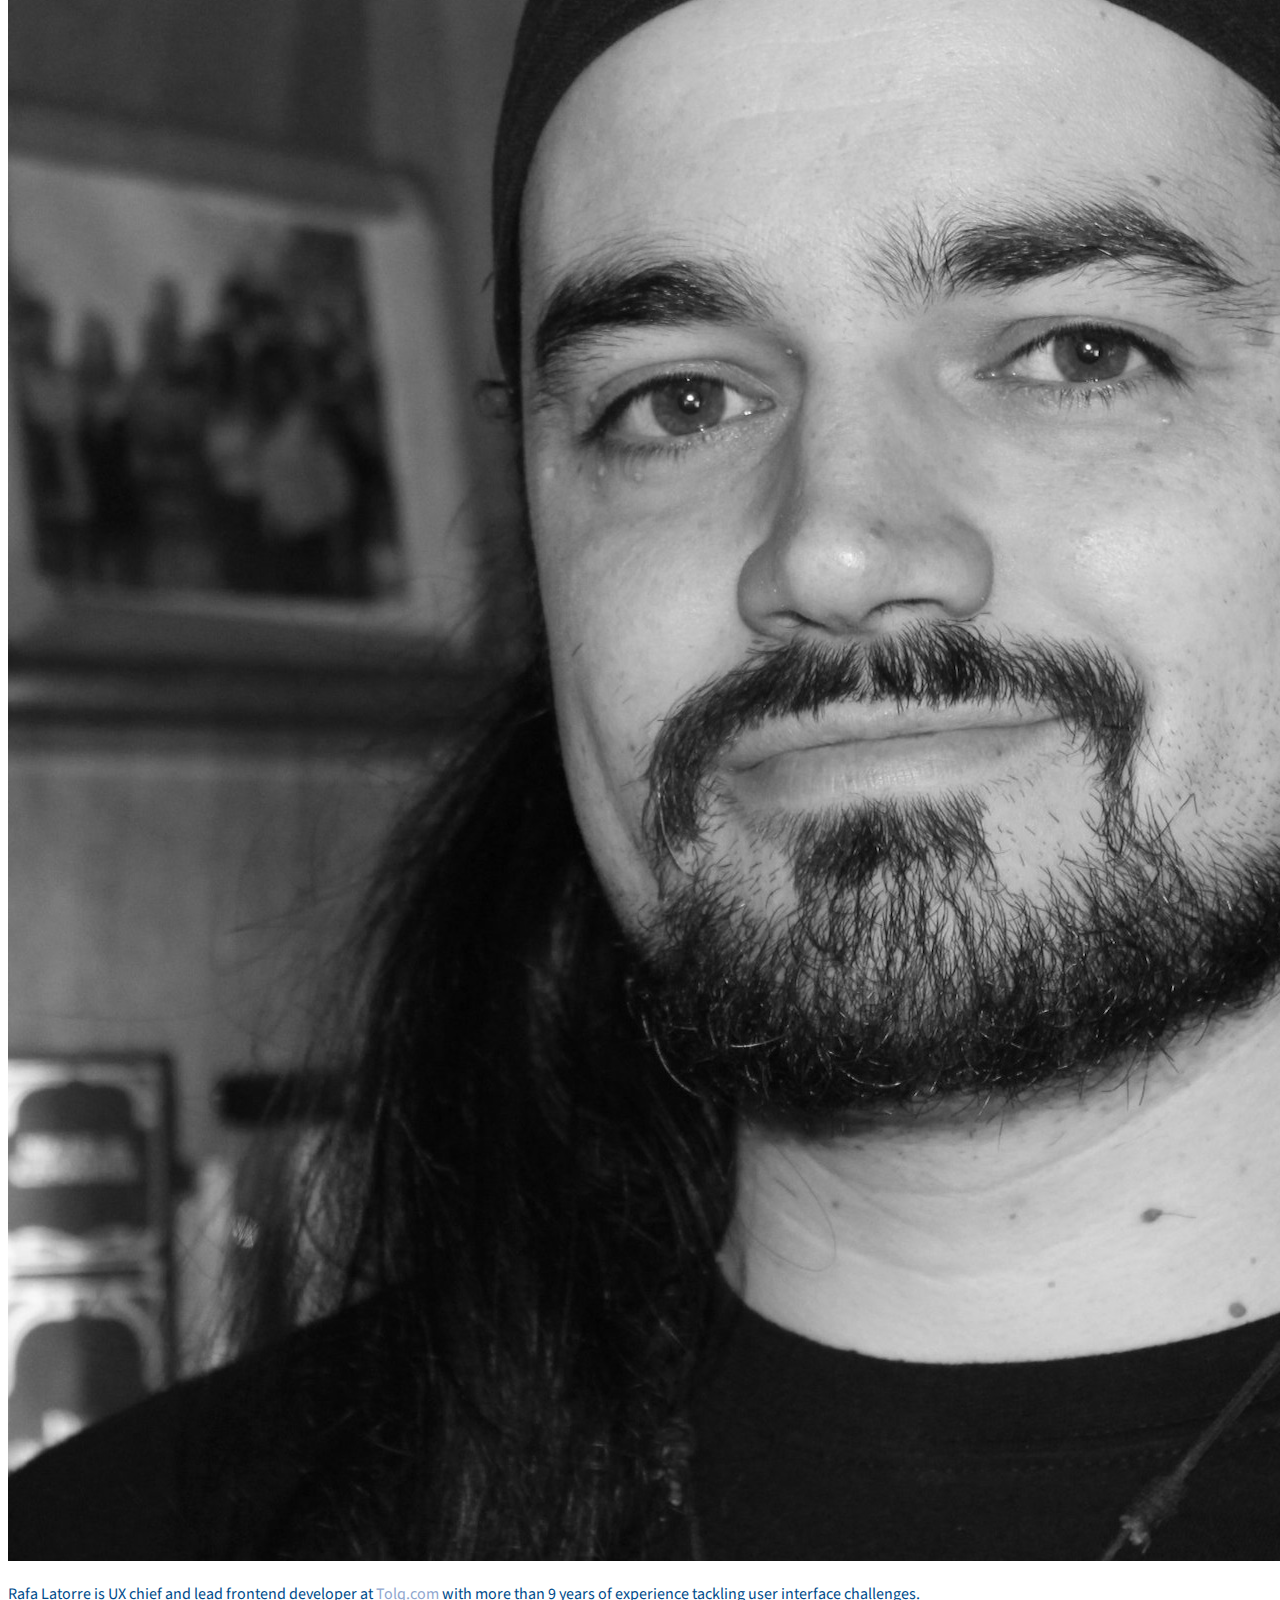
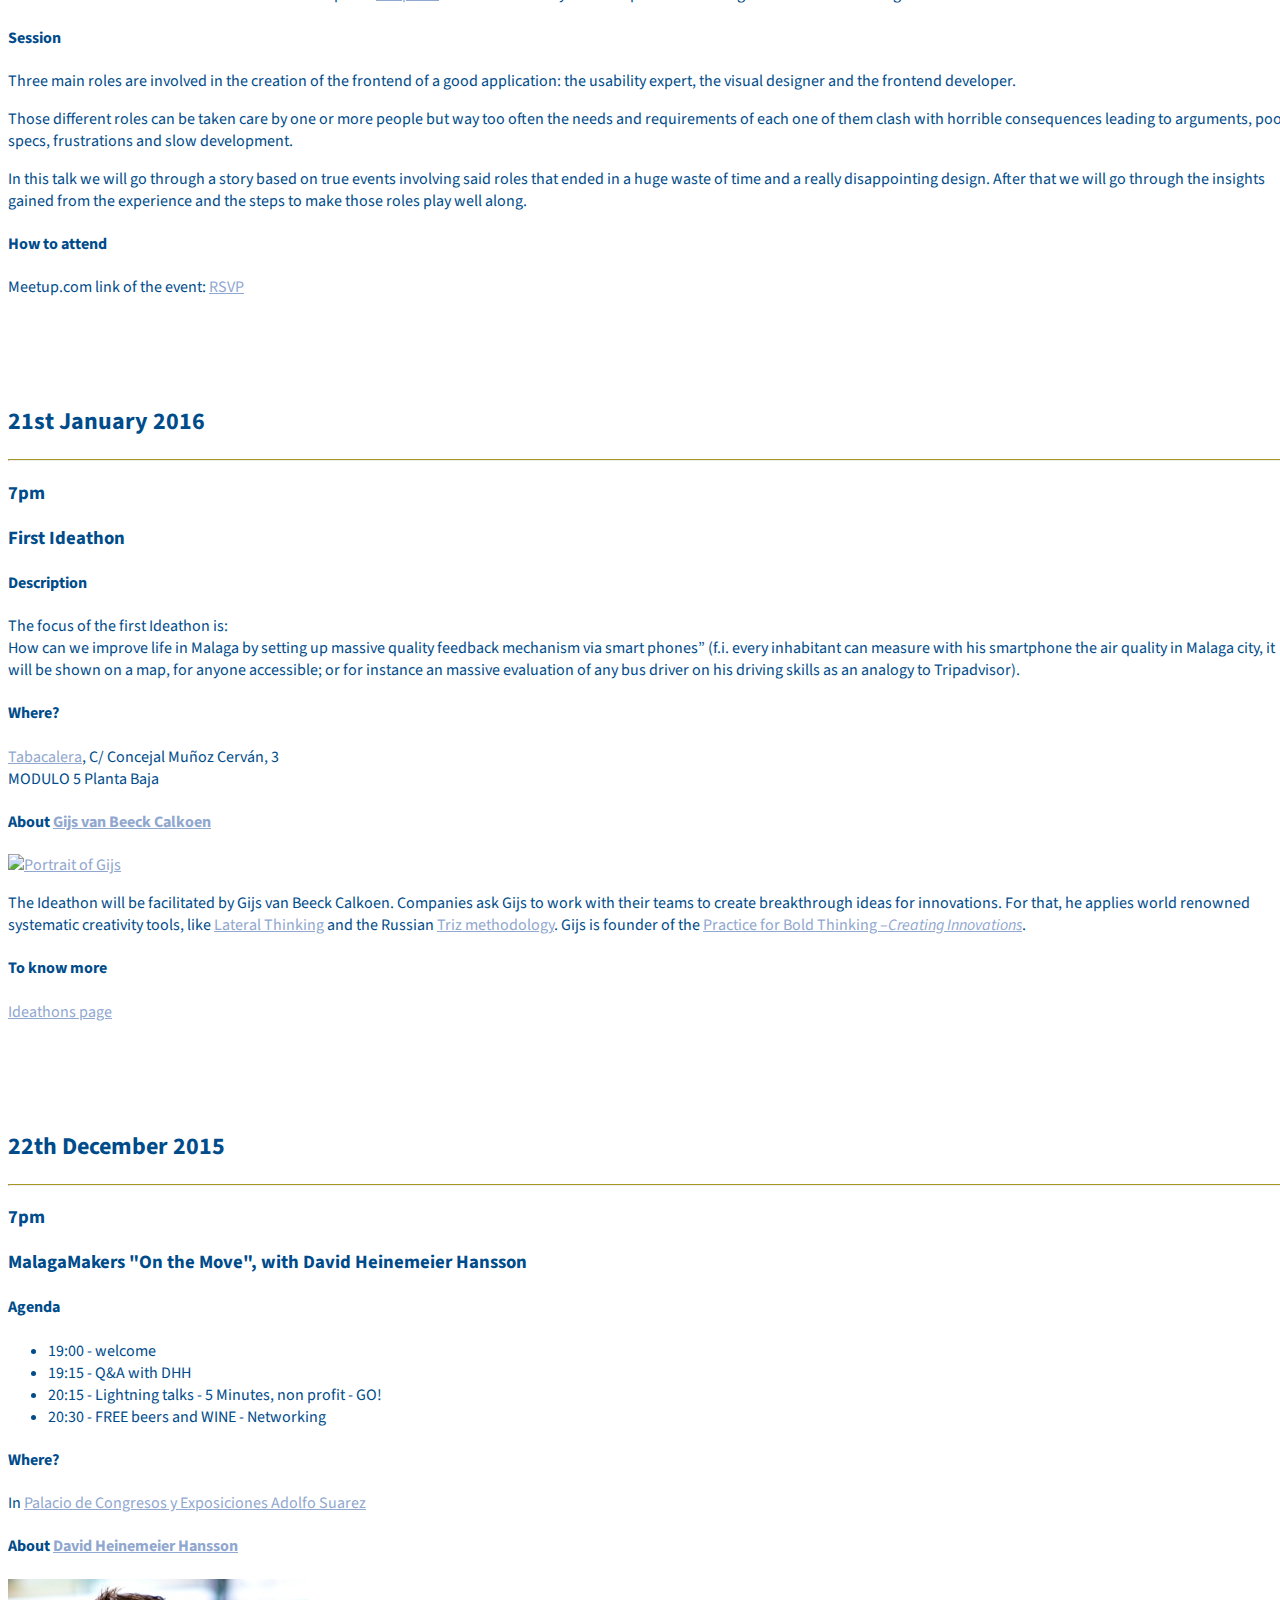
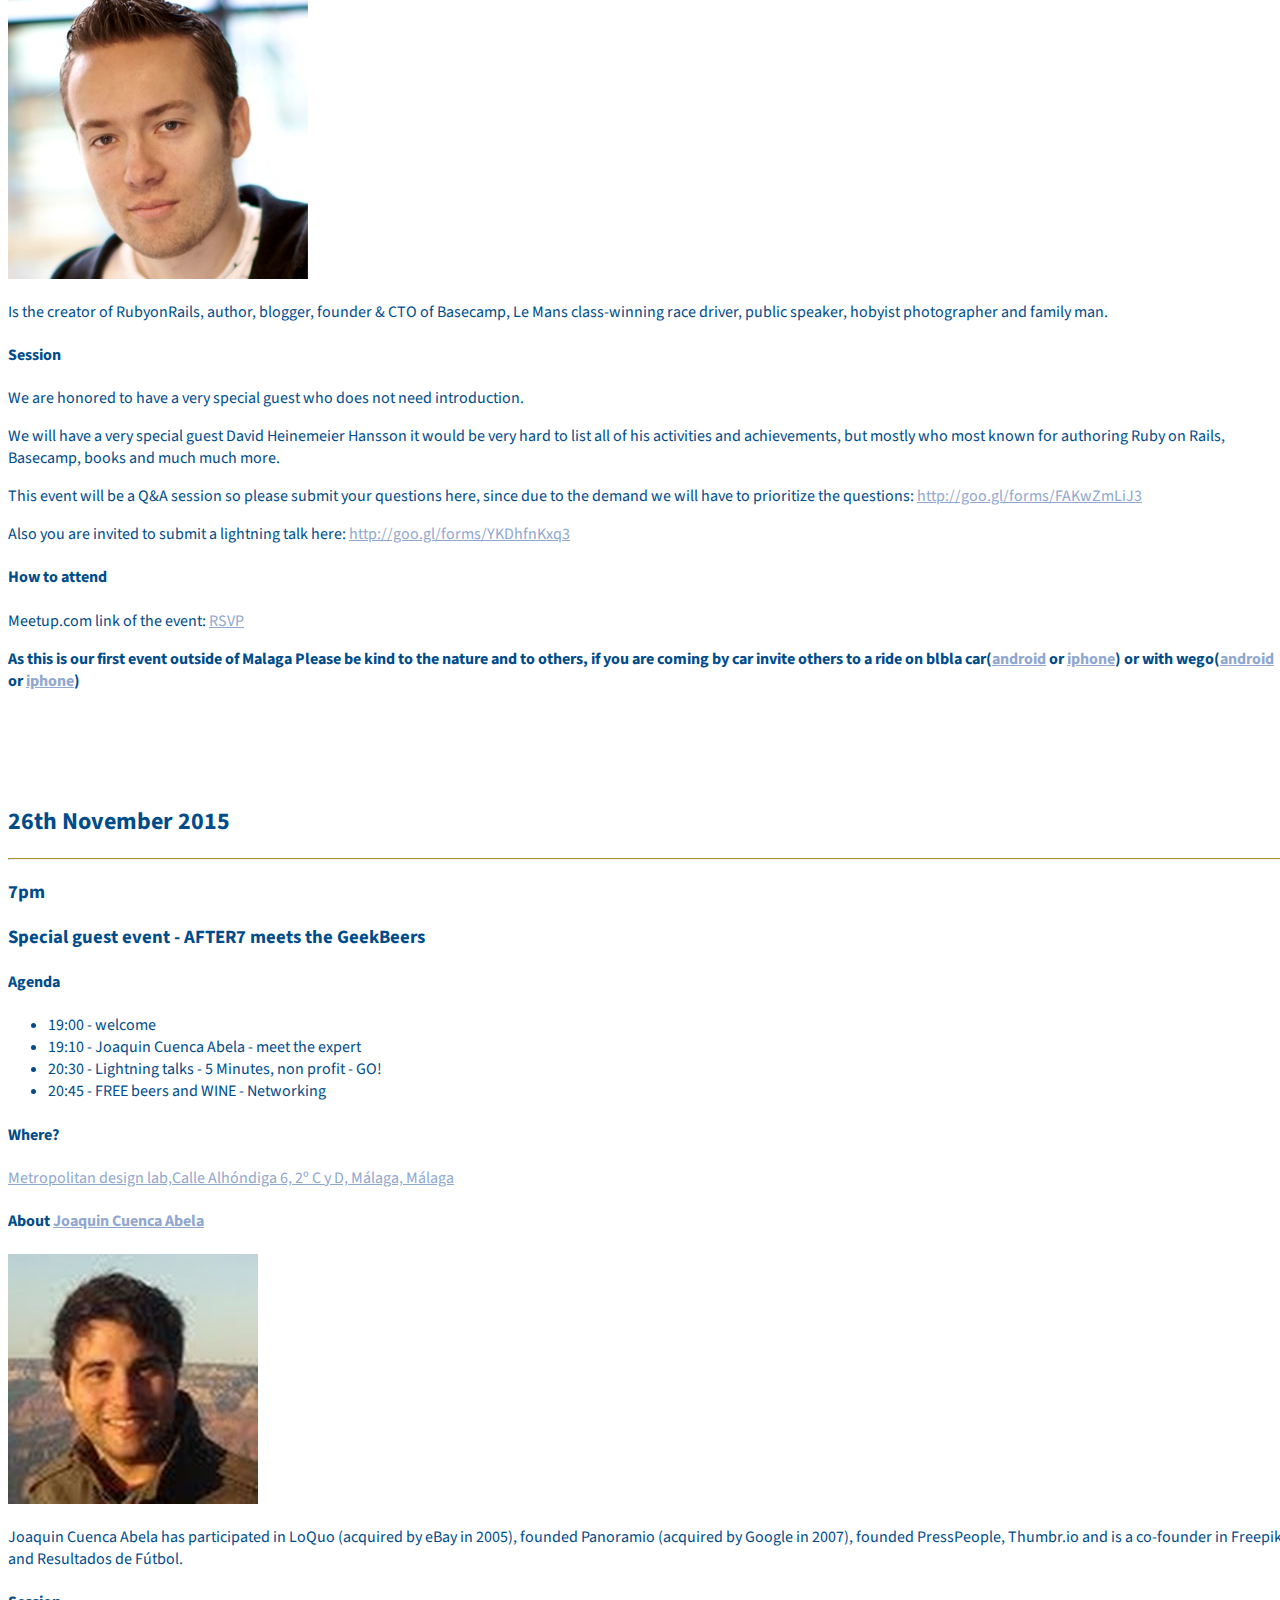
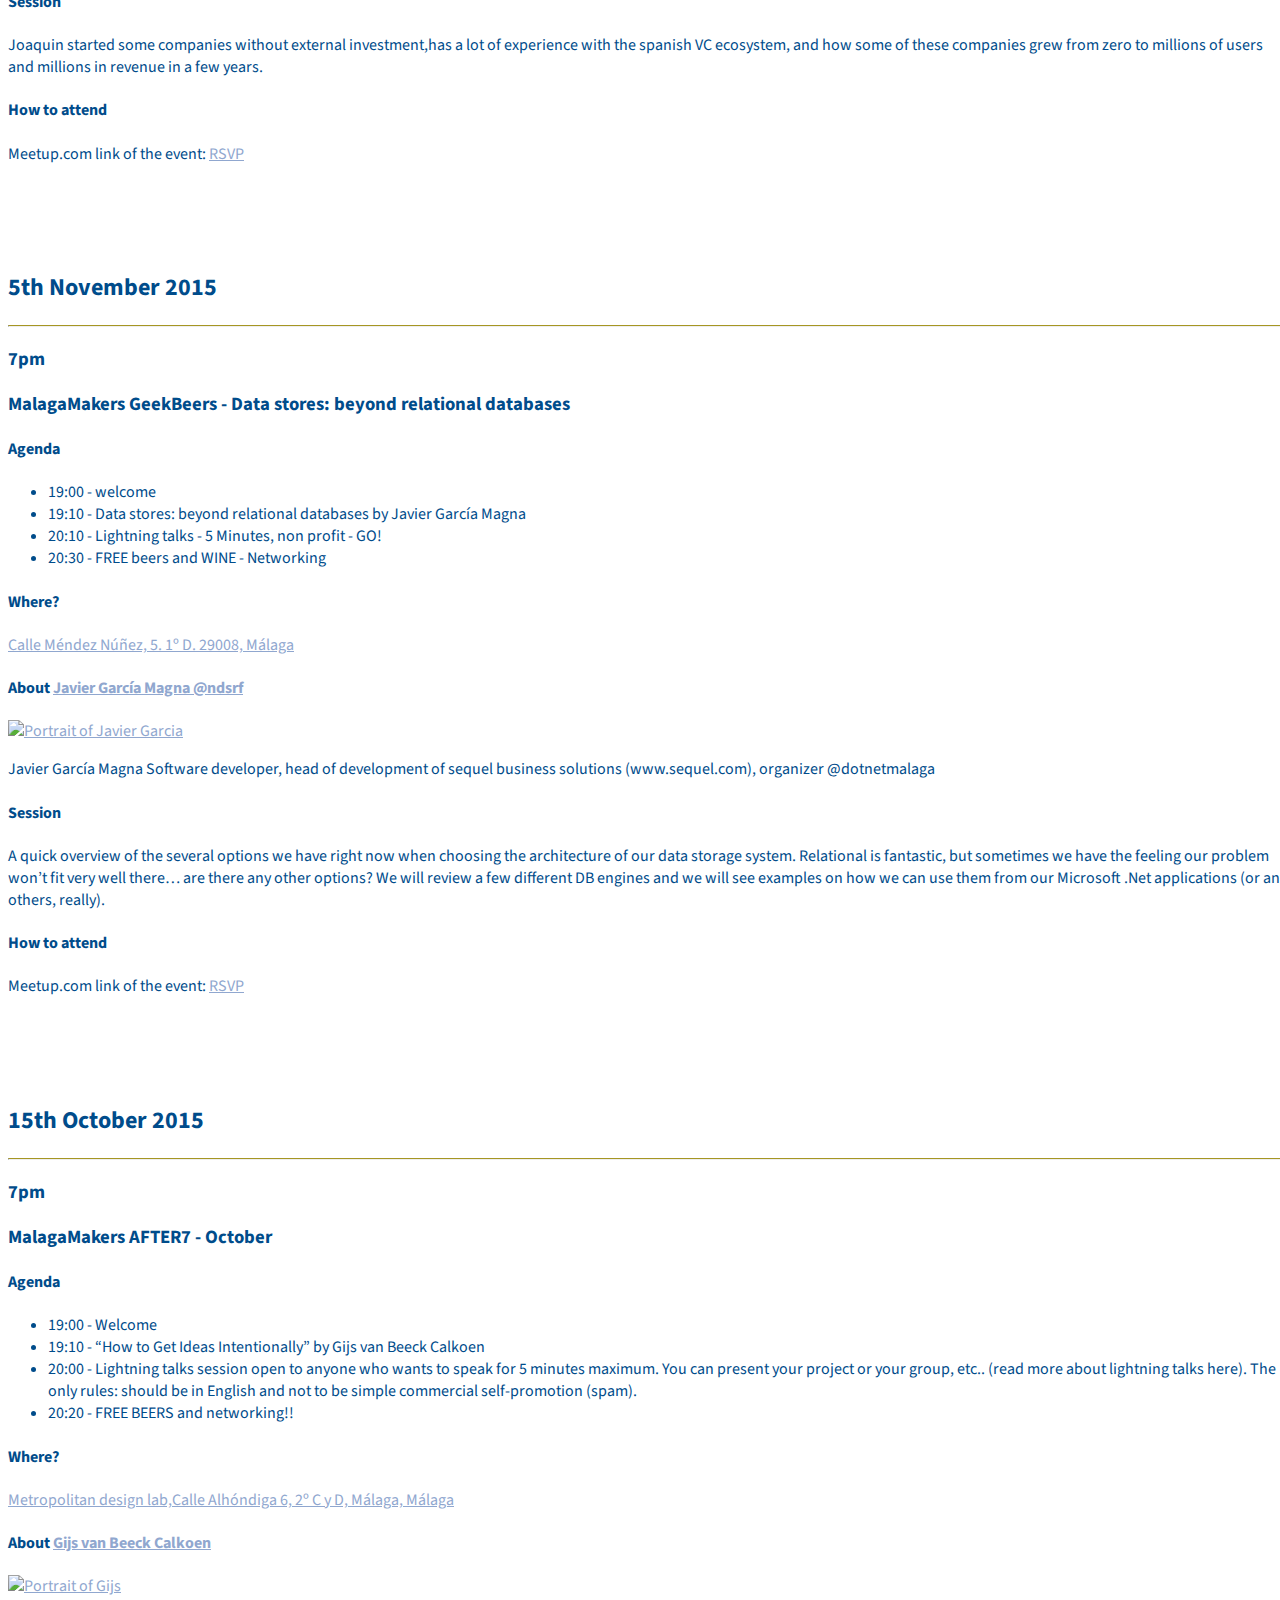
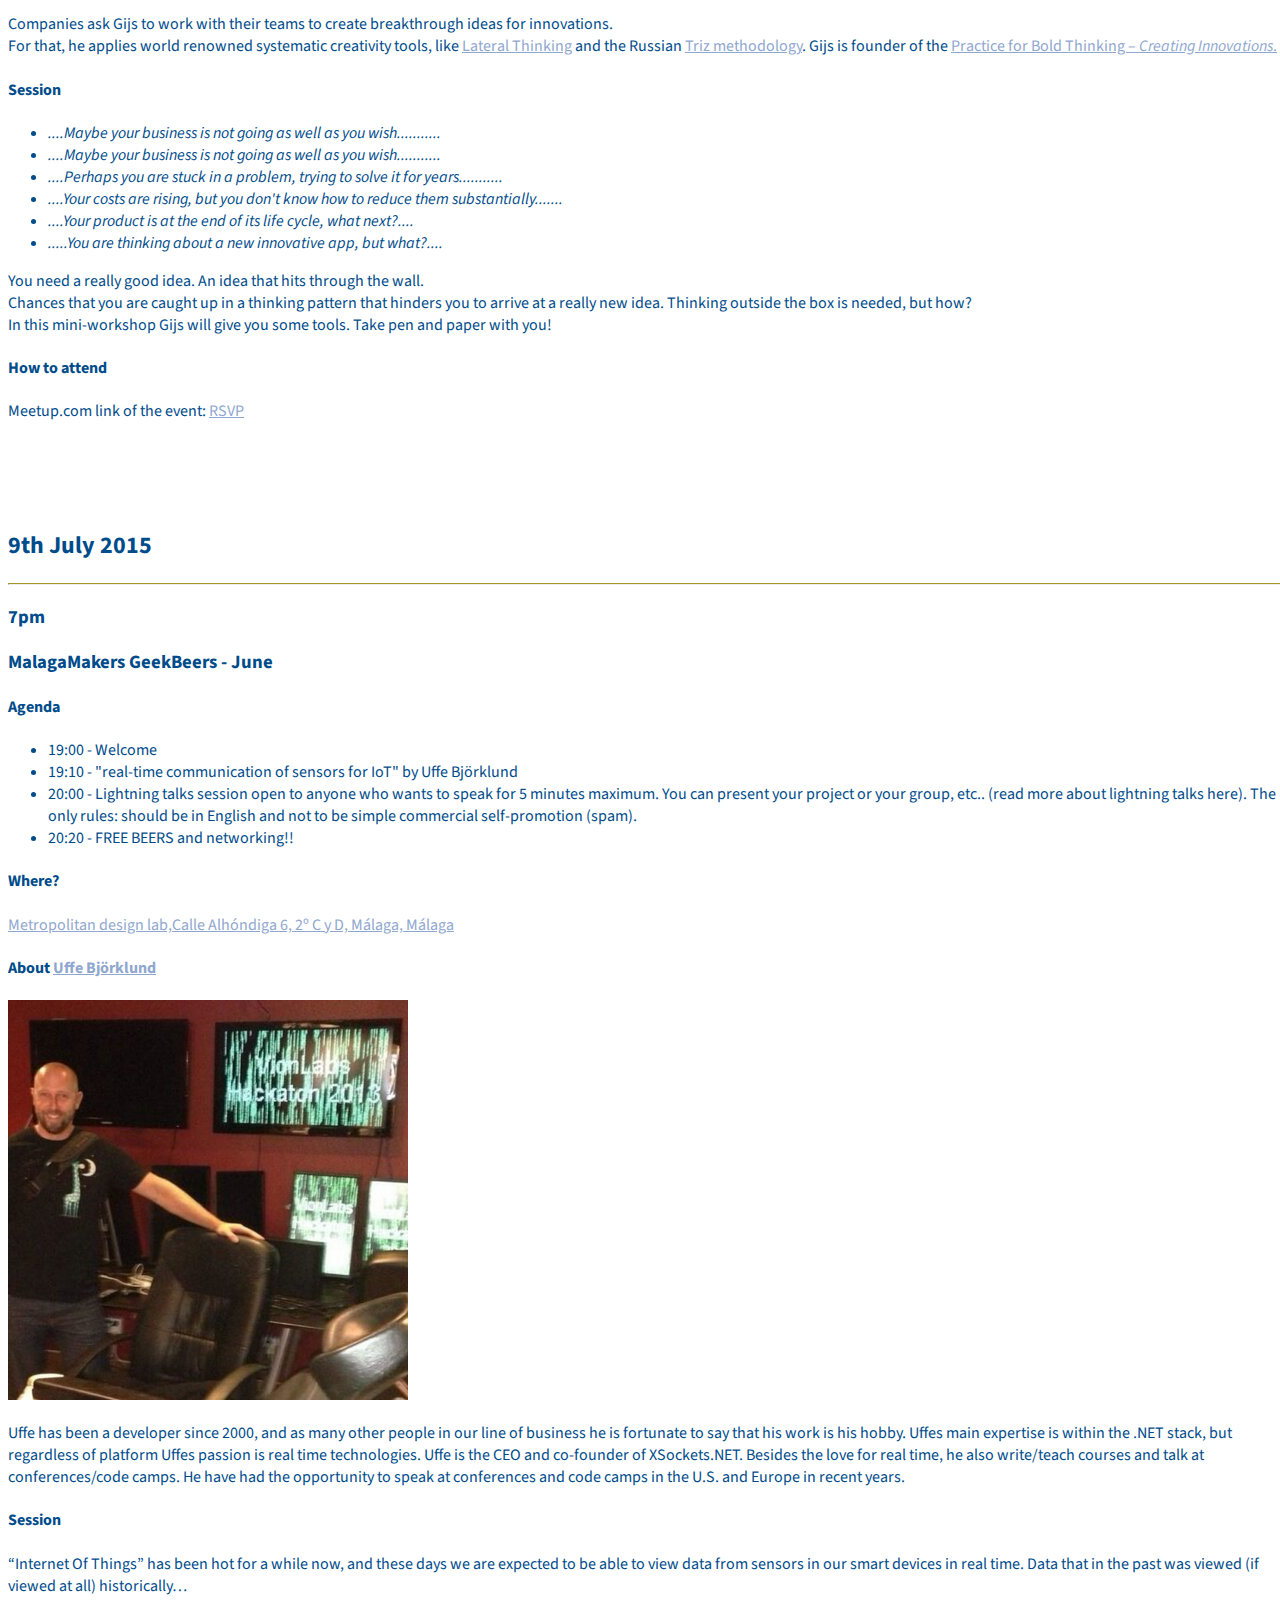
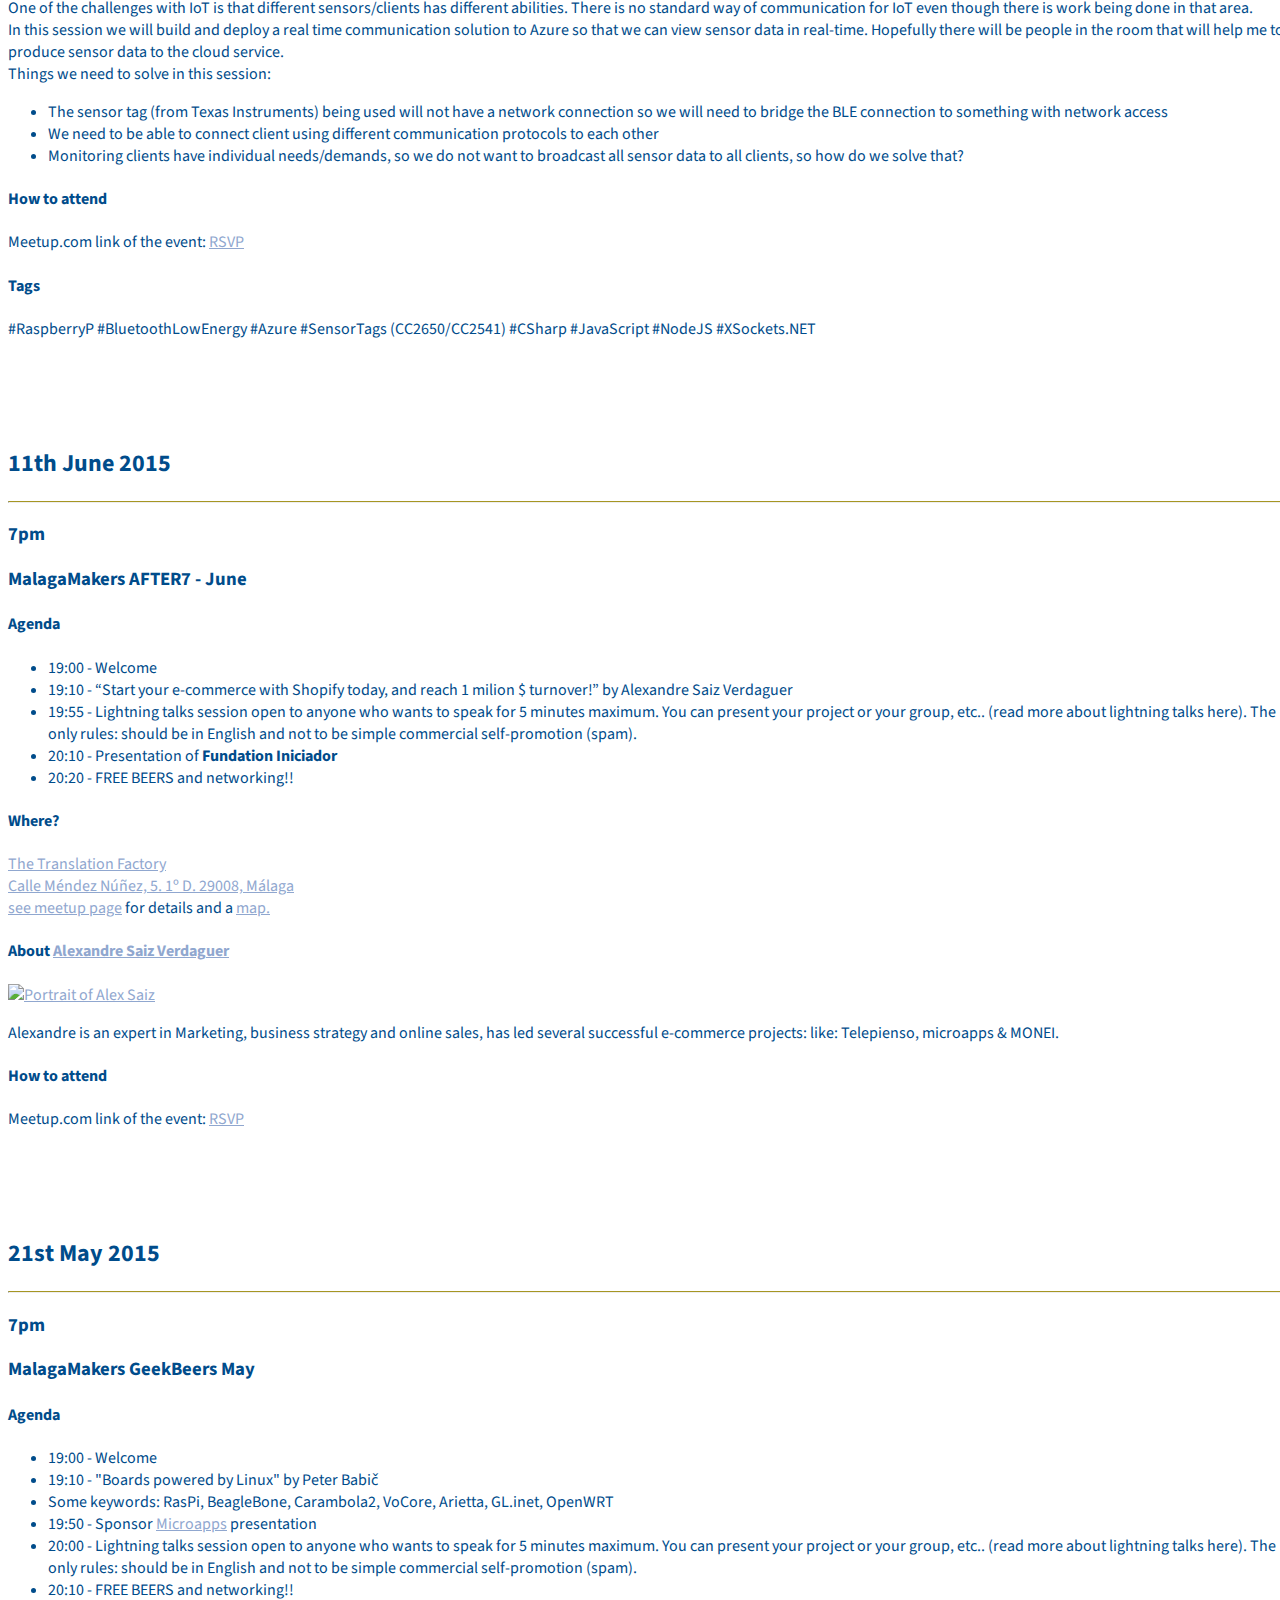
==== commit 31b0a559: "Add alt attributes to images. (Green w3 validator + a11y)" ====
--- a/previous_events.html
+++ b/previous_events.html
@@ -38,8 +38,10 @@
 <a id="menu-toggle" href="#" class="btn btn-dark btn-lg toggle"><i class="fa fa-bars"></i></a>
 <nav id="sidebar-wrapper">
     <ul class="sidebar-nav">
-        <a id="menu-close" href="#" class="btn btn-light btn-lg pull-right toggle"><i class="fa fa-times"></i></a>
+
         <li class="sidebar-brand">
+           <a id="menu-close" href="#" class="btn btn-light btn-lg pull-right toggle"><i class="fa fa-times"></i></a>
+
             <a href="#top">MalagaMakers</a>
         </li>
         <li>
@@ -83,17 +85,306 @@
           <div class="container"> -->
   <!--       *** Paste here `<div class="row">` from last event ***  -->
   <!--    </div>
+      </section> -->
+
+<section id="20180621">
+  <div class="container">
+    <div class="row">
+
+      <div class="col-md-12">
+          <h2><time datetime="2018-06-21">21<sup>th</sup> June 2018</time></h2>
+          <hr/>
+      </div>
+      <div class="col-md-1">
+          <h3><time datetime="19:00">7pm</time></h3>
+      </div>
+      <div class="col-md-10">
+          <h3>Malaga<wbr>Makers AFTER7 - June'18 - "Legal tips to create and promote a Startup in Spain" Talk</h3>
+          <h4>Agenda</h4>
+          <div class="row">
+              <div class="col-md-7">
+                  <ul>
+                      <li>19:00  - Welcome</li>
+
+                      <li>19:10 - Talk:
+                        <strong>Legal tips to create and promote a Startup in Spain</strong>
+                        by <em>Antonio Cardador</em>
+                        (Lawyer).
+                        <br>
+                        What steps should one follow to create a start-up in Spain? How to protect the project along with the shareholders' interests? How funding can be efficiently funnelled? Throughout the talk, Antonio will explain the laws that affect starting founders in Spain. He will give some tips on choosing the kind of company that fits you best. At the end he will allot time for Q&amp;A.
+                      </li>
+
+                      <li>20:15 - <em>Lightning Talks</em>
+                        - 5 min., no Spam, GO!</li>
+                      <li>20:30 - <em>FREE BEERS and Networking </em>.
+                        Beers kindly provided by our sponsor:
+                        <a href="https://tlr-coworking.com/tlr-alameda/">
+                        The Living Room</a>.</li>
+                  </ul>
+              </div>
+          </div>
+
+          <h4>Where?</h4>
+          <div class="row">
+              <div class="col-md-7">
+                  <p>
+                      <a href="https://tlr-coworking.com/tlr-alameda/">
+                          The Living Room</a> -
+                      <a href="https://www.google.com/maps/place/The+Living+Room+Coworking/@36.7171999,-4.4229048,15z/data=!4m2!3m1!1s0x0:0x2838f41445745099?sa=X&ved=0ahUKEwjMnfzq1r_bAhVJuBQKHT6lBnsQ_BIIlgEwDg">
+                          Alameda Principal 21, 3rd Floor, 29001 Málaga, Spain</a>
+                  </p>
+              </div>
+          </div>
+
+          <h4>About
+            <a href="https://es.linkedin.com/in/antonio-%C3%A1ngel-cardador-rodr%C3%ADguez-31280a2a">
+              Antonio Cardador</a></h4>
+          <div class="row">
+              <div class="col-md-2">
+                  <div class="testimonials-item">
+                      <a href="https://es.linkedin.com/in/antonio-%C3%A1ngel-cardador-rodr%C3%ADguez-31280a2a">
+                          <img class="img-testimonials img-responsive"
+                            src="img/speakers/antonio-cardador.jpg" alt="Portrait of Antonio Cardador">
+                      </a>
+                  </div>
+              </div>
+              <div class="col-md-7">
+                <p>
+                  Antonio Cardador is a Spanish lawyer specialized in IT, Start-ups, new ways of entrepeneurship and Civil Law. Antonio is one of the top Real Estate lawyers in Malaga, he is an Associate Professor at the University of Malaga, has done pro-bono work for the PAH non-profit organization and founded the law-firm "Cardador &amp; Marin" in Fuengirola where he currently is named partner.
+                </p>
+                <p>
+                  He is on Twitter <a href="https://twitter.com/cardador">
+                    @cardador</a>
+                </p>
+              </div>
+          </div>
+
+          <h4>How to attend</h4>
+          <p>Meetup link of this event:
+            <a href="https://www.meetup.com/MalagaMakers/events/251123346/">
+              RSVP</a></p>
+
+      </div>
+
+        </div> <!-- /.row -->
+  </div><!-- container -->
+</section>
+
+
+	<section id="20180315">
+          <div class="container">
+            <div class="row">
+            <div class="col-md-12">
+                <h2><time datetime="2018-03-15">15<sup>th</sup> March 2018</time></h2>
+                <hr/>
+            </div>
+            <div class="col-md-1">
+                <h3><time datetime="19:00">7pm</time></h3>
+            </div>
+            <div class="col-md-10">
+                <h3>Malaga<wbr>Makers AFTER7 - March'18 - Skype Engineer Talk</h3>
+                <h4>Agenda</h4>
+                <div class="row">
+                    <div class="col-md-7">
+                        <ul>
+                            <li>19:00  - Welcome</li>
+
+                            <li>19:10 - Talk:
+                              <strong>Skype: The startup revival</strong>
+                              by <em>Miguel Caballero</em>
+                              (Sr. Engineer at Microsoft).
+                              <br>
+                              We usually find lots of information about scaling
+                              from small startup to big corporations, but what
+                              about the reverse journey? When you are a big
+                              corporation and you want to get back the agility
+                              and speed you used to have. The Skype team recently
+                              went through that same process in a quest to find
+                              their roots. Miguel Caballero Pinto, Senior
+                              Software Developer at Skype, will tell us the key
+                              learnings from evolving their entire organization
+                              to become a startup again.
+                            </li>
+
+                            <li>20:00 - <em>Lightning Talks</em>
+                              - 5 min., non profit, GO!</li>
+                            <li>20:15 - <em>FREE drinks and networking </em>,
+                              beers sponsored by
+                              <a href="https://www.codespaceacademy.com/">
+                              CodeSpace Academy</a>
+                              and wine by
+                              <a href="https://www.spaindigitaljobs.com/">
+                                Spain Digital Jobs</a>.</li>
+                        </ul>
+                    </div>
+                </div>
+
+                <h4>Where?</h4>
+                <div class="row">
+                    <div class="col-md-7">
+                        <p>
+                            <a href="https://www.codespaceacademy.com/">
+                                CodeSpace Academy Málaga</a> - 
+                            <a href="https://www.google.com/maps?f=q&hl=en&q=Calle+Compositor+Lehmberg+Ruiz,+13,+M%C3%A1laga,+es">
+                                Calle Compositor Lehmberg Ruiz 13, 29007 Málaga</a>
+                        </p>
+                    </div>
+                </div>
+
+                <h4>About
+                  <a href="https://www.linkedin.com/in/miguelcaballero/">
+                    Miguel Caballero</a></h4>
+                <div class="row">
+                    <div class="col-md-2">
+                        <div class="testimonials-item">
+                            <a href="https://www.linkedin.com/in/miguelcaballero/">
+                                <img class="img-testimonials img-responsive"
+                                  src="img/speakers/miguel-caballero.jpg" alt="Portrait of Miguel Caballero">
+                            </a>
+                        </div>
+                    </div>
+                    <div class="col-md-7">
+                      <p>
+                        Miguel Caballero Pinto, originally from Malaga,
+                        has worked at Microsoft for the last 8 years in many
+                        different projects and roles, which gives him a broad
+                        vision of the giant corporation. He worked as developer
+                        evangelist in Microsoft Iberica, software engineer
+                        in test at Microsoft Office in Microsoft Ireland and
+                        software engineer at Visual Studio in Microsoft
+                        Corporation.
+                      </p>
+                      <p>
+                        Currently, he is working at Skype in the team
+                        responsible for customer and engagement growth.
+
+                        He is on Twitter <a href="https://twitter.com/mcaballeropinto">
+                          @mcaballeropinto</a>
+                      </p>
+                    </div>
+                </div>
+
+                <h4>How to attend</h4>
+                <p>Meetup.com link of this event:
+                  <a href="https://www.meetup.com/MalagaMakers/events/248231026/">
+                    RSVP</a></p>
+
+            </div>
+
+        </div> <!-- /.row -->
+          </div>
       </section>
-    -->
+
+      <section id="20180222">
+          <div class="container">
+            <div class="row">
+                <div class="col-md-12">
+                    <h2><time datetime="2018-02-22">22th February 2018</time></h2>
+                    <hr/>
+                </div>
+                <div class="col-md-1">
+                    <h3><time datetime="19:00">7pm</time></h3>
+                </div>
+                <div class="col-md-10">
+                    <h3>Malaga<wbr>Makers AFTER7 - Marketing &amp; Company Culture</h3>
+
+                    <h4>About <a href="https://www.linkedin.com/in/christo-ivanov-053b737b/">Christo Ivanov</a></h4>
+                    <div class="row">
+                      <div class="col-md-2">
+                        <div class="testimonials-item">
+                          <a href="https://www.linkedin.com/in/christo-ivanov-053b737b/"><img class="img-testimonials img-responsive" src="img/speakers/christo-ivanov.jpg" alt="Portrait of Christo Ivanov"></a>
+                        </div>
+                      </div>
+                      <div class="col-md-7">
+                        <p>
+                          Christo is a co-founder and a managing partner
+                          at <a href="https://www.rindus.de/">rindus</a>.
+                          With more than 20 years of experience in software
+                          development and more than 10 years of experience
+                          in growing and leading software development teams,
+                          Christo has a strong focus on strategical
+                          and people management as well as innovations.
+                          Christo, together with his partner Rolf
+                          and their team, have built rindus around
+                          the idea that people are in the centre of technology.
+                        </p>
+                      </div>
+                    </div>
+
+                    <h4>About <a href="https://www.linkedin.com/in/bricechalopet/">Brice Chalopet</a></h4>
+                    <div class="row">
+                        <div class="col-md-2">
+                            <div class="testimonials-item">
+                                <a href="https://www.linkedin.com/in/bricechalopet/"><img class="img-testimonials img-responsive" src="img/speakers/brice-chalopet.jpg" alt="Portrait of Brice Chalopet"></a>
+                            </div>
+                        </div>
+                        <div class="col-md-7">
+                          <p>
+                            After working for 15 years in digital (SAAS, ecommerce,
+                            publishing, advertising) and most recently spending
+                            6 years at Facebook, Brice recently moved to Málaga.
+                            His key expertises are drafting and executing commercial
+                            strategies, consulting clients on complex digital
+                            solutions, driving projects cross-functionally
+                            and growing people.
+                          </p>
+                          <p>
+                            He now consults companies (Flying Tiger, Freepik,
+                            Workkola, Relondo, Mentes Expertas, etc.) and
+                            mentors startups (Andalucia Open Future, Bolt)
+                            on how to use Facebook’s solutions to grow their
+                            business.
+                          He is on Twitter <a href="https://twitter.com/bricechalopet">@bricechapolet</a></p>
+                        </div>
+                    </div>
+
+                    <h4>Where?</h4>
+                    <div class="row">
+                      <div class="col-md-7">
+                        <p>
+                          <a href="https://www.metropolitandesignlab.es/contact/">Metropolitan Design Lab</a> - <a href="https://www.google.com/maps/place/Calle+Alh%C3%B3ndiga,+6,+29005+M%C3%A1laga/@36.7186005,-4.4234573,21z/data=!4m5!3m4!1s0xd72f79681bca911:0x4b40bfc8d0b6ab45!8m2!3d36.7186306!4d-4.4234861">c/ Alhóndiga 6, 2º C &amp; D. 29005 - Malaga city</a>
+                        </p>
+                      </div>
+                    </div>
+
+                    <h4>Agenda</h4>
+                    <div class="row">
+                        <div class="col-md-7">
+                            <ul>
+                                <li>19:00  - Welcome</li>
+
+                                <li>19:10 - Talk title:<br>
+                                  <strong>Facebook ads advice from ex-Facebook guy; 3 things to learn, to forget and to change to get great results</strong><br>
+                                  by <em>Brice Chalopet</em>.</li>
+
+                                <li>19:40 - Talk title:<br>
+                                  <strong>Company Culture - Beyond the Buzzword</strong><br>
+                                  by <em>Christo Ivanov</em></li>
+
+                                <li>20:20 - Lightning Talks - 5 min., non profit, GO!</li>
+                                <li>20:30 - Networking with FREE beers thanks to our sponsor <a href="https://www.spaindigitaljobs.com/">Spain Digital Jobs</a></li>
+                            </ul>
+                        </div>
+                    </div>
+
+                    <h4>How to attend</h4>
+                    <p>Meetup.com link of this event: <a href="https://www.meetup.com/MalagaMakers/events/247054873/">RSVP</a></p>
+
+                </div>
+
+            </div> <!-- /.row -->
+          </div>
+      </section>
+
       <section id="20171109">
           <div class="container">
             <div class="row">
                 <div class="col-md-12">
-                    <h2>09th November 2017</h2>
+                    <h2><time datetime="2017-11-09">09th November 2017</time></h2>
                     <hr/>
                 </div>
                 <div class="col-md-1">
-                    <h3>7pm</h3>
+                    <h3><time datetime="19:00">7pm</time></h3>
                 </div>
                 <div class="col-md-10">
                     <h3>Malaga<wbr>Makers Geek<wbr>Beers - Programming with Scala, Why?</h3>
@@ -111,7 +402,7 @@
                     <div class="row">
                         <div class="col-md-2">
                             <div class="testimonials-item">
-                                <a href="https://www.linkedin.com/in/cristina-heredia-g%C3%B3mez-4905b5147/"><img class="img-testimonials img-responsive" src="img/speakers/cristina-heredia.jpg"></a>
+                                <a href="https://www.linkedin.com/in/cristina-heredia-g%C3%B3mez-4905b5147/"><img class="img-testimonials img-responsive" src="img/speakers/cristina-heredia.jpg" alt="Portrait of Cristina Heredia"></a>
                             </div>
                         </div>
                         <div class="col-md-7">
@@ -165,11 +456,11 @@
         <div class="container">
           <div class="row">
                 <div class="col-md-12">
-                    <h2>20th April 2017</h2>
+                    <h2><time datetime="2017-04-20">20th April 2017</time></h2>
                     <hr/>
                 </div>
                 <div class="col-md-1">
-                    <h3>7pm</h3>
+                    <h3><time datetime="19:00">7pm</time></h3>
                 </div>
                 <div class="col-md-10">
                     <h3>Malaga<wbr>Makers Geek<wbr>Beers - Internet of Things</h3>
@@ -182,7 +473,7 @@
                     <div class="row">
                         <div class="col-md-2">
                             <div class="testimonials-item">
-                                <a href="https://www.linkedin.com/in/kevin-kalish-3041a44"><img class="img-testimonials img-responsive" src="img/speakers/kevin-kalish.jpg"></a>
+                                <a href="https://www.linkedin.com/in/kevin-kalish-3041a44"><img class="img-testimonials img-responsive" src="img/speakers/kevin-kalish.jpg" alt="Portrait of Kevin Kalish"></a>
                             </div>
                         </div>
                         <div class="col-md-7">
@@ -229,11 +520,11 @@
               <div class="row">
 
                   <div class="col-md-12">
-                      <h2>28th January 2016</h2>
+                      <h2><time datetime="2016-01-28">28th January 2016</time></h2>
                       <hr/>
                   </div>
                   <div class="col-md-1">
-                      <h3>7pm</h3>
+                      <h3><time datetime="19:00">7pm</time></h3>
                   </div>
                   <div class="col-md-10">
                       <h3>Frontend Makers - Making usability, design &amp; frontend work together</h3>
@@ -267,7 +558,7 @@
                       <div class="row">
                           <div class="col-md-2">
                               <div class="testimonials-item">
-                                  <a href="https://es.linkedin.com/in/rafa-d-latorre-lópez-villalta-48438728"><img class="img-testimonials img-responsive" src="img/rafa_bn.jpg"></a>
+                                  <a href="https://es.linkedin.com/in/rafa-d-latorre-lópez-villalta-48438728"><img class="img-testimonials img-responsive" src="img/rafa_bn.jpg" alt="Portrait of Rafa Latorre"></a>
                               </div>
                           </div>
                           <div class="col-md-7">
@@ -311,7 +602,7 @@
                 <hr/>
             </div>
             <div class="col-md-1">
-                <h3>7pm</h3>
+                <h3><time datetime="19:00">7pm</time></h3>
             </div>
             <div class="col-md-10">
                 <h3>First Ideathon</h3>
@@ -341,7 +632,7 @@
                 <div class="row">
                     <div class="col-md-2">
                         <div class="testimonials-item">
-                            <a href="https://www.linkedin.com/in/gijsvanbeeckcalkoen"><img class="img-testimonials img-responsive" src="img/gijs.jpg"></a>
+                            <a href="https://www.linkedin.com/in/gijsvanbeeckcalkoen"><img class="img-testimonials img-responsive" src="img/gijs.jpg" alt="Portrait of Gijs"></a>
                         </div>
                     </div>
                     <div class="col-md-7">
@@ -364,11 +655,11 @@
         <div class="row">
 
             <div class="col-md-12">
-                <h2>22th December 2015</h2>
+                <h2><time datetime="2015-12-22">22th December 2015</time></h2>
                 <hr/>
             </div>
             <div class="col-md-1">
-                <h3>7pm</h3>
+                <h3><time datetime="19:00">7pm</time></h3>
             </div>
             <div class="col-md-10">
                 <h3>MalagaMakers "On the Move", with David Heinemeier Hansson</h3>
@@ -399,7 +690,7 @@
                 <div class="row">
                     <div class="col-md-2">
                         <div class="testimonials-item">
-                            <a href="http://david.heinemeierhansson.com/"><img class="img-testimonials img-responsive" src="img/speakers/dhh.jpg"></a>
+                            <a href="http://david.heinemeierhansson.com/"><img class="img-testimonials img-responsive" src="img/speakers/dhh.jpg" alt="Portrait of DHH"></a>
                         </div>
                     </div>
                     <div class="col-md-7">
@@ -446,11 +737,11 @@
         <div class="row">
 
             <div class="col-md-12">
-                <h2>26th November 2015</h2>
+                <h2><time datetime="2015-11-26">26th November 2015</time></h2>
                 <hr/>
             </div>
             <div class="col-md-1">
-                <h3>7pm</h3>
+                <h3><time datetime="19:00">7pm</time></h3>
             </div>
             <div class="col-md-10">
                 <h3>Special guest event - AFTER7 meets the GeekBeers</h3>
@@ -482,7 +773,7 @@
                 <div class="row">
                     <div class="col-md-2">
                         <div class="testimonials-item">
-                            <a href="https://www.linkedin.com/in/joaquin-cuenca-abela-905717a"><img class="img-testimonials img-responsive" src="img/speakers/cuenca.jpg"></a>
+                            <a href="https://www.linkedin.com/in/joaquin-cuenca-abela-905717a"><img class="img-testimonials img-responsive" src="img/speakers/cuenca.jpg" alt="Portrait of Joaquin Cuenca"></a>
                         </div>
                     </div>
                     <div class="col-md-7">
@@ -508,13 +799,12 @@
 	<section id="20151105">
 		<div class="container">
         <div class="row">
-
             <div class="col-md-12">
-                <h2>5th November 2015</h2>
+                <h2><time datetime="2015-11-05">5th November 2015</time></h2>
                 <hr/>
             </div>
             <div class="col-md-1">
-                <h3>7pm</h3>
+                <h3><time datetime="19:00">7pm</time></h3>
             </div>
             <div class="col-md-10">
                 <h3>MalagaMakers GeekBeers - Data stores: beyond relational databases</h3>
@@ -535,8 +825,7 @@
                 <h4>Where?</h4>
                 <div class="row">
                     <div class="col-md-7">
-                        <p>
-                            <a href="http://maps.google.com/maps?f=q&hl=en&q=Calle+M%C3%A9ndez+N%C3%BA%C3%B1ez%2C+5.+1%C2%BA+D.+29008%2C+M%C3%A1laga%2C+es">Calle Méndez Núñez, 5. 1º D. 29008, Málaga</a>
+                        <p><a href="http://maps.google.com/maps?f=q&hl=en&q=Calle+M%C3%A9ndez+N%C3%BA%C3%B1ez%2C+5.+1%C2%BA+D.+29008%2C+M%C3%A1laga%2C+es">Calle Méndez Núñez, 5. 1º D. 29008, Málaga</a>
                         </p>
                     </div>
                 </div>
@@ -546,7 +835,7 @@
                 <div class="row">
                     <div class="col-md-2">
                         <div class="testimonials-item">
-                            <a href="http://lanyrd.com/profile/javier-garcia-magna/"><img class="img-testimonials img-responsive" src="http://photos1.meetupstatic.com/photos/member/8/3/0/f/highres_246933551.jpeg"></a>
+                            <a href="http://lanyrd.com/profile/javier-garcia-magna/"><img class="img-testimonials img-responsive" src="http://photos1.meetupstatic.com/photos/member/8/3/0/f/highres_246933551.jpeg" alt="Portrait of Javier Garcia"></a>
                         </div>
                     </div>
                     <div class="col-md-7">
@@ -555,30 +844,26 @@
                 </div>
 
                 <h4>Session</h4>
-                <p>
-                    A quick overview of the several options we have right now when choosing the architecture of our data storage system. Relational is fantastic, but sometimes we have the feeling our problem won’t fit very well there… are there any other options? We will review a few different DB engines and we will see examples on how we can use them from our Microsoft .Net applications (or any others, really).
+                <p>A quick overview of the several options we have right now when choosing the architecture of our data storage system. Relational is fantastic, but sometimes we have the feeling our problem won’t fit very well there… are there any other options? We will review a few different DB engines and we will see examples on how we can use them from our Microsoft .Net applications (or any others, really).
                 </p>
 
                 <h4>How to attend</h4>
                 <p>Meetup.com link of the event: <a href="http://www.meetup.com/MalagaMakers/events/225695665/">RSVP</a></p>
 
             </div>
-
-
-        </div>
-		</div>
+        </div><!-- .row -->
+		</div><!-- .container -->
 	</section>
 
 	<section id="20151015">
 		<div class="container">
         <div class="row">
-
             <div class="col-md-12">
-                <h2>15th October 2015</h2>
+                <h2><time datetime="2015-10-15">15th October 2015</time></h2>
                 <hr/>
             </div>
             <div class="col-md-1">
-                <h3>7pm</h3>
+                <h3><time datetime="19:00">7pm</time></h3>
             </div>
             <div class="col-md-10">
                 <h3>MalagaMakers AFTER7 - October</h3>
@@ -600,8 +885,7 @@
                 <h4>Where?</h4>
                 <div class="row">
                     <div class="col-md-7">
-                        <p>
-                            <a href="http://maps.google.com/maps?f=q&hl=en&q=Calle+Alh%C3%B3ndiga+6%2C+2%C2%BA+C+y+D%2C+M%C3%A1laga%2C+M%C3%A1laga%2C+es">Metropolitan design lab,Calle Alhóndiga 6, 2º C y D, Málaga, Málaga</a>
+                        <p><a href="http://maps.google.com/maps?f=q&hl=en&q=Calle+Alh%C3%B3ndiga+6%2C+2%C2%BA+C+y+D%2C+M%C3%A1laga%2C+M%C3%A1laga%2C+es">Metropolitan design lab,Calle Alhóndiga 6, 2º C y D, Málaga, Málaga</a>
                         </p>
                     </div>
                 </div>
@@ -611,47 +895,43 @@
                 <div class="row">
                     <div class="col-md-2">
                         <div class="testimonials-item">
-                            <a href="http://www.stoutmoedigdenken.org/en/Home/"><img class="img-testimonials img-responsive" src="http://photos2.meetupstatic.com/photos/member/3/7/c/8/highres_244274280.jpeg"></a>
-                        </div>
-                    </div>
-                    <div class="col-md-7">
-                        <p>Companies ask Gijs to work with their teams to create breakthrough ideas for innovations.
+                            <a href="http://www.stoutmoedigdenken.org/en/Home/"><img class="img-testimonials img-responsive" src="http://photos2.meetupstatic.com/photos/member/3/7/c/8/highres_244274280.jpeg" alt="Portrait of Gijs"></a>
+                        </div>
+                    </div>
+                    <div class="col-md-7">
+                        <p>Companies ask Gijs to work with their teams to create breakthrough ideas for innovations.<br>
                             For that, he applies world renowned systematic creativity tools, like
                             <a href="https://en.wikipedia.org/wiki/Lateral_thinking">Lateral
                                 Thinking</a> and the Russian <a href="https://en.wikipedia.org/wiki/TRIZ">Triz methodology</a>.
                             Gijs is founder of the <a href="http://www.stoutmoedigdenken.org/en/Home/">Practice for
-                                Bold Thinking – <i>Creating Innovations</i>.</a></p>
+                                Bold Thinking – <i>Creating Innovations</i>.</a>
+                          </p>
                     </div>
                 </div>
 
                 <h4>Session</h4>
-                <li><i>....Maybe your business is not going as well as you wish...........</i></li>
-
-                <li><i>....Perhaps you are stuck in a problem, trying to solve it for years...........</i></li>
-
-                <li><i>....Your costs are rising, but you don't know how to reduce them substantially.......</i></li>
-
-                <li><i>....Your product is at the end of its life cycle, what next?....</i></li>
-
-                <li><i>.....You are thinking about a new innovative app, but what?....</i></li>
-
-                You need a really good idea. An idea that hits through the wall.
-
-                Chances that you are caught up in a thinking pattern that hinders you to arrive at a really new idea. Thinking outside the box is needed, but how?
-
-                In this mini-workshop Gijs will give you some tools. Take pen and paper with you!</li>
-
+
+                      <ul>
+                        <li><i>....Maybe your business is not going as well as you wish...........</i></li>
+                        <li><i>....Maybe your business is not going as well as you wish...........</i></li>
+                        <li><i>....Perhaps you are stuck in a problem, trying to solve it for years...........</i></li>
+                        <li><i>....Your costs are rising, but you don't know how to reduce them substantially.......</i></li>
+                        <li><i>....Your product is at the end of its life cycle, what next?....</i></li>
+                        <li><i>.....You are thinking about a new innovative app, but what?....</i></li>
+                      </ul>
+
+                      <p>You need a really good idea. An idea that hits through the wall.<br>
+
+                      Chances that you are caught up in a thinking pattern that hinders you to arrive at a really new idea. Thinking outside the box is needed, but how?<br>
+
+                      In this mini-workshop Gijs will give you some tools. Take pen and paper with you!
+                      </p>
 
                 <h4>How to attend</h4>
                 <p>Meetup.com link of the event: <a href="http://www.meetup.com/MalagaMakers/events/225695336/">RSVP</a></p>
-
-
-            </div>
-
-
+            </div>
         </div> <!-- /.row -->
-
-		</div>
+		</div><!-- .container -->
 	</section>
 
 	<section id="20150709">
@@ -659,11 +939,11 @@
         <div class="row">
 
             <div class="col-md-12">
-                <h2>9th July 2015</h2>
+                <h2><time datetime="2015-07-09">9th July 2015</time></h2>
                 <hr/>
             </div>
             <div class="col-md-1">
-                <h3>7pm</h3>
+                <h3><time datetime="19:00">7pm</time></h3>
             </div>
             <div class="col-md-10">
                 <h3>MalagaMakers GeekBeers - June</h3>
@@ -673,7 +953,7 @@
                         <ul>
                             <li>19:00 - Welcome</li>
 
-                            <li>19:10 -   "real­time communication of sensors for IoT" by Uffe Björklund</li>
+                            <li>19:10 -   "real-time communication of sensors for IoT" by Uffe Björklund</li>
 
                             <li>20:00 -  Lightning talks session open to anyone who wants to speak for 5 minutes maximum. You can present your project or your group, etc.. (read more about lightning talks here). The only rules: should be in English and not to be simple commercial self-promotion (spam).</li>
 
@@ -691,42 +971,40 @@
                 </div>
 
                 <h4>About <a href="https://www.linkedin.com/in/uffebjorklund">Uffe Björklund</a></h4>
-
                 <div class="row">
                     <div class="col-md-2">
                         <div class="testimonials-item">
-                            <a href="https://www.linkedin.com/in/uffebjorklund"><img class="img-testimonials img-responsive" src="img/speakers/uffe.jpg"></a>
-                        </div>
-                    </div>
-                    <div class="col-md-7">
-                        <p>Uffe has been a developer since 2000, and as many other people in our line of business he is fortunate to say that his work is his hobby. Uffes main expertise is within the .NET stack, but regardless of platform Uffes passion is real time technologies. Uffe is the CEO and co­founder of XSockets.NET. Besides the love for real time, he also write/teach courses and talk at conferences/code camps. He have had the opportunity to speak at conferences and code camps in the U.S. and Europe in recent ye</p>
+                            <a href="https://www.linkedin.com/in/uffebjorklund"><img class="img-testimonials img-responsive" src="img/speakers/uffe.jpg" alt="Portrait of Uffe"></a>
+                        </div>
+                    </div>
+                    <div class="col-md-7">
+                        <p>Uffe has been a developer since 2000, and as many other people in our line of business he is fortunate to say that his work is his hobby. Uffes main expertise is within the .NET stack, but regardless of platform Uffes passion is real time technologies. Uffe is the CEO and co-founder of XSockets.NET. Besides the love for real time, he also write/teach courses and talk at conferences/code camps. He have had the opportunity to speak at conferences and code camps in the U.S. and Europe in recent years.
+                        </p>
                     </div>
                 </div>
 
                 <h4>Session</h4>
-                <p>
-                    “Internet Of Things” has been hot for a while now, and these days we are expected to be able to view data from sensors in our smart devices in real time. Data that in the past was viewed (if viewed at all) historically…
-
-                    One of the challenges with IoT is that different sensors/clients has different abilities. There is no standard way of communication for IoT even though there is work being done in that area.
-
-                    In this session we will build and deploy a real time communication solution to Azure so that we can view sensor data in real­time. Hopefully there will be people in the room that will help me to produce sensor data to the cloud service.
-
-                    Things we need to solve in this session:
+                <p>“Internet Of Things” has been hot for a while now, and these days we are expected to be able to view data from sensors in our smart devices in real time. Data that in the past was viewed (if viewed at all) historically…<br>
+
+                    One of the challenges with IoT is that different sensors/clients has different abilities. There is no standard way of communication for IoT even though there is work being done in that area. <br>
+
+                    In this session we will build and deploy a real time communication solution to Azure so that we can view sensor data in real-time. Hopefully there will be people in the room that will help me to produce sensor data to the cloud service. <br>
+
+                  Things we need to solve in this session:
+                </p>
                 <ul>
-                    <li>The sensor­tag (from Texas Instruments) being used will not have a network connection so we will need to bridge the BLE connection to something with network access</li>
+                    <li>The sensor tag (from Texas Instruments) being used will not have a network connection so we will need to bridge the BLE connection to something with network access</li>
 
                     <li>We need to be able to connect client using different communication protocols to each other</li>
 
                     <li>Monitoring clients have individual needs/demands, so we do not want to broadcast all sensor data to all clients, so how do we solve that?</li>
                 </ul>
-                </p>
 
                 <h4>How to attend</h4>
                 <p>Meetup.com link of the event: <a href="http://www.meetup.com/MalagaMakers/events/223612238/">RSVP</a></p>
 
                 <h4>Tags</h4>
                 <p>#RaspberryP #BluetoothLowEnergy #Azure #SensorTags (CC2650/CC2541) #CSharp #JavaScript #NodeJS #XSockets.NET</p>
-
             </div>
 
 
@@ -740,11 +1018,11 @@
         <div class="row">
 
             <div class="col-md-12">
-                <h2>11th June 2015</h2>
+                <h2><time datetime="2015-06-11">11th June 2015</time></h2>
                 <hr/>
             </div>
             <div class="col-md-1">
-                <h3>7pm</h3>
+                <h3><time datetime="19:00">7pm</time></h3>
             </div>
             <div class="col-md-10">
                 <h3>MalagaMakers AFTER7 - June</h3>
@@ -780,7 +1058,7 @@
                 <div class="row">
                     <div class="col-md-2">
                         <div class="testimonials-item">
-                            <a href="https://www.linkedin.com/in/alexandresaiz/en"><img class="img-testimonials img-responsive" src="img/alexsaiz.jpg"></a>
+                            <a href="https://www.linkedin.com/in/alexandresaiz/en"><img class="img-testimonials img-responsive" src="img/alexsaiz.jpg" alt="Portrait of Alex Saiz"></a>
                         </div>
                     </div>
                     <div class="col-md-7">
@@ -806,7 +1084,7 @@
                 <hr/>
             </div>
             <div class="col-md-1">
-                <h3>7pm</h3>
+                <h3><time datetime="19:00">7pm</time></h3>
             </div>
             <div class="col-md-10">
                 <h3>MalagaMakers GeekBeers May</h3>
@@ -818,7 +1096,7 @@
 
                             <li>19:10 - "Boards powered by Linux" by Peter Babič</li>
 
-                            Some keywords: RasPi, BeagleBone, Carambola2, VoCore, Arietta, GL.inet, OpenWRT
+                            <li>Some keywords: RasPi, BeagleBone, Carambola2, VoCore, Arietta, GL.inet, OpenWRT</li>
 
                             <li>19:50 - Sponsor <a href="http://www.microapps.com/">Microapps</a> presentation</li>
 
@@ -841,7 +1119,7 @@
                 <div class="row">
                     <div class="col-md-2">
                         <div class="testimonials-item">
-                            <a href="https://twitter.com/peter_babic"><img class="img-testimonials img-responsive" src="img/speakers/peter_babic.jpg"></a>
+                            <a href="https://twitter.com/peter_babic"><img class="img-testimonials img-responsive" src="img/speakers/peter_babic.jpg" alt="Portrait of Peter Babic"></a>
                         </div>
                     </div>
                     <div class="col-md-7">
@@ -864,11 +1142,11 @@
         <div class="row">
 
             <div class="col-md-12">
-                <h2>29th April 2015</h2>
+                <h2><time datetime="2015-04-29">29th April 2015</time></h2>
                 <hr/>
             </div>
             <div class="col-md-1">
-                <h3>7pm</h3>
+                <h3><time datetime="19:00">7pm</time></h3>
             </div>
             <div class="col-md-10">
                 <h3>MalagaMakers AFTER7</h3>
@@ -901,19 +1179,19 @@
                 <div class="row">
                     <div class="col-md-2">
                         <div class="testimonials-item">
-                            <a href="https://de.linkedin.com/pub/virginia-salas-kastilio/80/6b0/91a"><img class="img-testimonials img-responsive" src="img/speakers/virginia_salas.jpg"></a>
+                            <a href="https://de.linkedin.com/pub/virginia-salas-kastilio/80/6b0/91a"><img class="img-testimonials img-responsive" src="img/speakers/virginia_salas.jpg" alt="Portrait of Virginia Salas"></a>
                         </div>
                     </div>
                     <div class="col-md-7">
                         <p>Virginia started her business career at only 21 years old and progressed quite rapidly. Now she looks back on three years of experience at Apple and one year at Oracle, where she is currently a Senior Account Manager. Passionate about studying Happiness, she has started a film project where she interviews people all across the globe and makes feel good videos. Her Mission this year is to enter the digital nomad lifestyle and launch her App "Voyce" which is a new social media platform using only voice messaging.</p>
                     </div>
                 </div>
-                <h4>About <a href=https://es.linkedin.com/pub/faustino-tino-manso-phd-mba/14/525/9a1">Faustino Manso</a></h4>
+                <h4>About <a href="https://es.linkedin.com/pub/faustino-tino-manso-phd-mba/14/525/9a1">Faustino Manso</a></h4>
 
                 <div class="row">
                     <div class="col-md-2">
                         <div class="testimonials-item">
-                            <a href="https://es.linkedin.com/pub/faustino-tino-manso-phd-mba/14/525/9a1"><img class="img-testimonials img-responsive" src="img/speakers/tino_manso.jpg"></a>
+                            <a href="https://es.linkedin.com/pub/faustino-tino-manso-phd-mba/14/525/9a1"><img class="img-testimonials img-responsive" src="img/speakers/tino_manso.jpg" alt="Portrait of Tino Manso"></a>
                         </div>
                     </div>
                     <div class="col-md-7">
@@ -938,11 +1216,11 @@
         <div class="row">
 
             <div class="col-md-12">
-                <h2>23th April 2015</h2>
+                <h2><time datetime="2015-04-23">23th April 2015</time></h2>
                 <hr/>
             </div>
             <div class="col-md-1">
-                <h3>7pm</h3>
+                <h3><time datetime="19:00">7pm</time></h3>
             </div>
             <div class="col-md-10">
                 <h3>MalagaMakers TDD workshop</h3>
@@ -957,8 +1235,9 @@
                             <li>20:55 About MDL</li>
                             <li>21:10 Lightning talks</li>
                             <li>21:30 Networking in a nearby pub</li>
-                            <strong>It is extremely important this time not to be late since it will be much harder to blend in people during the session.</strong>
                         </ul>
+                        <p><strong>It is extremely important this time not to be late since it will be much harder to blend in people during the session.</strong>
+                        </p>
                     </div>
                 </div>
                 <h4>Where?</h4>
@@ -986,7 +1265,7 @@
                 <div class="row">
                     <div class="col-md-2">
                         <div class="testimonials-item">
-                            <a href="http://linkedin.com/in/dankuida"><img class="img-testimonials img-responsive" src="img/dan.jpg"></a>
+                            <a href="http://linkedin.com/in/dankuida"><img class="img-testimonials img-responsive" src="img/dan.jpg" alt="Portrait of Dan Kuida"></a>
                         </div>
                     </div>
                     <div class="col-md-7">
@@ -998,7 +1277,7 @@
                 <div class="row">
                     <div class="col-md-2">
                         <div class="testimonials-item">
-                            <a href="https://de.linkedin.com/in/xiazek"><img class="img-testimonials img-responsive" src="img/maciej.jpg"></a>
+                            <a href="https://de.linkedin.com/in/xiazek"><img class="img-testimonials img-responsive" src="img/maciej.jpg" alt="Portrait of Maciej"></a>
                         </div>
                     </div>
                     <div class="col-md-7">
@@ -1013,7 +1292,7 @@
                 <div class="row">
                     <div class="col-md-2">
                         <div class="testimonials-item">
-                            <a href="https://www.linkedin.com/in/leopoldolara"><img class="img-testimonials img-responsive" src="img/leolara.jpg"></a>
+                            <a href="https://www.linkedin.com/in/leopoldolara"><img class="img-testimonials img-responsive" src="img/leolara.jpg" alt="Portrait of Leo Lara"></a>
                         </div>
                     </div>
                     <div class="col-md-7">
@@ -1038,11 +1317,11 @@
 
         <div class="row">
             <div class="col-md-12">
-                <h2>9th April 2015</h2>
+                <h2><time datetime="2015-04-09">9th April 2015</time></h2>
                 <hr/>
             </div>
             <div class="col-md-1">
-                <h3>7pm</h3>
+                <h3><time datetime="19:00">7pm</time></h3>
             </div>
             <div class="col-md-10">
                 <h3>MalagaMakers GEEKBEERS</h3>
@@ -1079,7 +1358,7 @@
                 <div class="row">
                     <div class="col-md-2">
                         <div class="testimonials-item">
-                            <a href="http://linkedin.com/in/dankuida"><img class="img-testimonials img-responsive" src="img/dan.jpg"></a>
+                            <a href="http://linkedin.com/in/dankuida"><img class="img-testimonials img-responsive" src="img/dan.jpg" alt="Portrait of Dan Kuida"></a>
                         </div>
                     </div>
                     <div class="col-md-7">
@@ -1100,11 +1379,11 @@
         <div class="row">
 
             <div class="col-md-12">
-                <h2>11th February 2015</h2>
+                <h2><time datetime="2015-02-11">11th February 2015</time></h2>
                 <hr/>
             </div>
             <div class="col-md-1">
-                <h3>7pm</h3>
+                <h3><time datetime="19:00">7pm</time></h3>
             </div>
             <div class="col-md-10">
                 <h3>MalagaMakers AFTER7</h3>
@@ -1133,7 +1412,7 @@
                         <p><a href="https://goo.gl/maps/fZrVI">See on Google Maps</a></p>
                     </div>
                     <div class="col-md-5">
-                        <img class="img-responsive" src="img/salagrund.png"/>
+                        <img class="img-responsive" src="img/salagrund.png" alt="Picture of Casa de Grund">
                     </div>
                 </div>
                 <h4>How to attend</h4>
@@ -1149,11 +1428,11 @@
 		<div class="container">
         <div class="row">
             <div class="col-md-12">
-                <h2>15th January 2015</h2>
+                <h2><time datetime="2015-01-15">15th January 2015</time></h2>
                 <hr/>
             </div>
             <div class="col-md-1">
-                <h3>7pm</h3>
+                <h3><time datetime="19:00">7pm</time></h3>
             </div>
             <div class="col-md-10">
                 <h3>MalagaMakers Geekbeers: Tech talks and free beers (JANUARY)</h3>
@@ -1176,7 +1455,7 @@
                 <div class="row">
                     <div class="col-md-3">
                         <div class="testimonials-item">
-                            <img class="img-testimonials img-responsive" src="img/damian.jpeg">
+                            <img class="img-testimonials img-responsive" src="img/damian.jpeg" alt="Portrait of Damian Serrano">
                         </div>
                     </div>
                     <div class="col-md-7">
@@ -1193,7 +1472,7 @@
                         <a href="https://goo.gl/maps/myCCF">See on Google Maps</a>
                     </div>
                     <div class="col-md-3">
-                        <img src="img/mdl.jpg"/>
+                        <img src="img/mdl.jpg" alt="Metropolitan Design Lab logotype">
                     </div>
                 </div>
                 <h4>Feedback</h4>
@@ -1210,11 +1489,11 @@
         <div class="row">
 
             <div class="col-md-12">
-                <h2>27th November 2014</h2>
+                <h2><time datetime="2014-11-27">27th November 2014</time></h2>
                 <hr/>
             </div>
             <div class="col-md-1">
-                <h3>7pm</h3>
+                <h3><time datetime="19:00">7pm</time></h3>
             </div>
             <div class="col-md-10">
                 <h3>MalagaMakers Geekbeers: Tech talks and free beers</h3>
@@ -1228,7 +1507,7 @@
 								<h4>About Maciej Książek</h4>
 								<div class="row">
 									<div class="col-md-3">
-											<img class="img-testimonials img-responsive" src="img/maciej.jpg"/>
+											<img class="img-testimonials img-responsive" src="img/maciej.jpg" alt="Portrait of Maciej">
 									</div>
 									<div class="col-md-9">
 											<p>
@@ -1245,7 +1524,7 @@
 													<a href="https://goo.gl/maps/myCCF">See on Google Maps</a>
 											</div>
 											<div class="col-md-3">
-													<img src="img/mdl.jpg"/>
+													<img src="img/mdl.jpg" alt="Metropolitan Design Lab logotype">
 											</div>
 									</div>
 									<h4>Feedback</h4>
@@ -1254,11 +1533,10 @@
 											<p>You can see event feedback <a href="http://www.meetup.com/MalagaMakers/events/216699802/">HERE</a></p>
 										</div>
 									</div>
-							</div>
-					</div>
-        <!-- /.row -->
-    </div>
-    <!-- /.container -->
+				</div>
+		</div>
+    </div><!-- /.row -->
+    </div><!-- /.container -->
 </section>
 
 <!-- Footer -->
